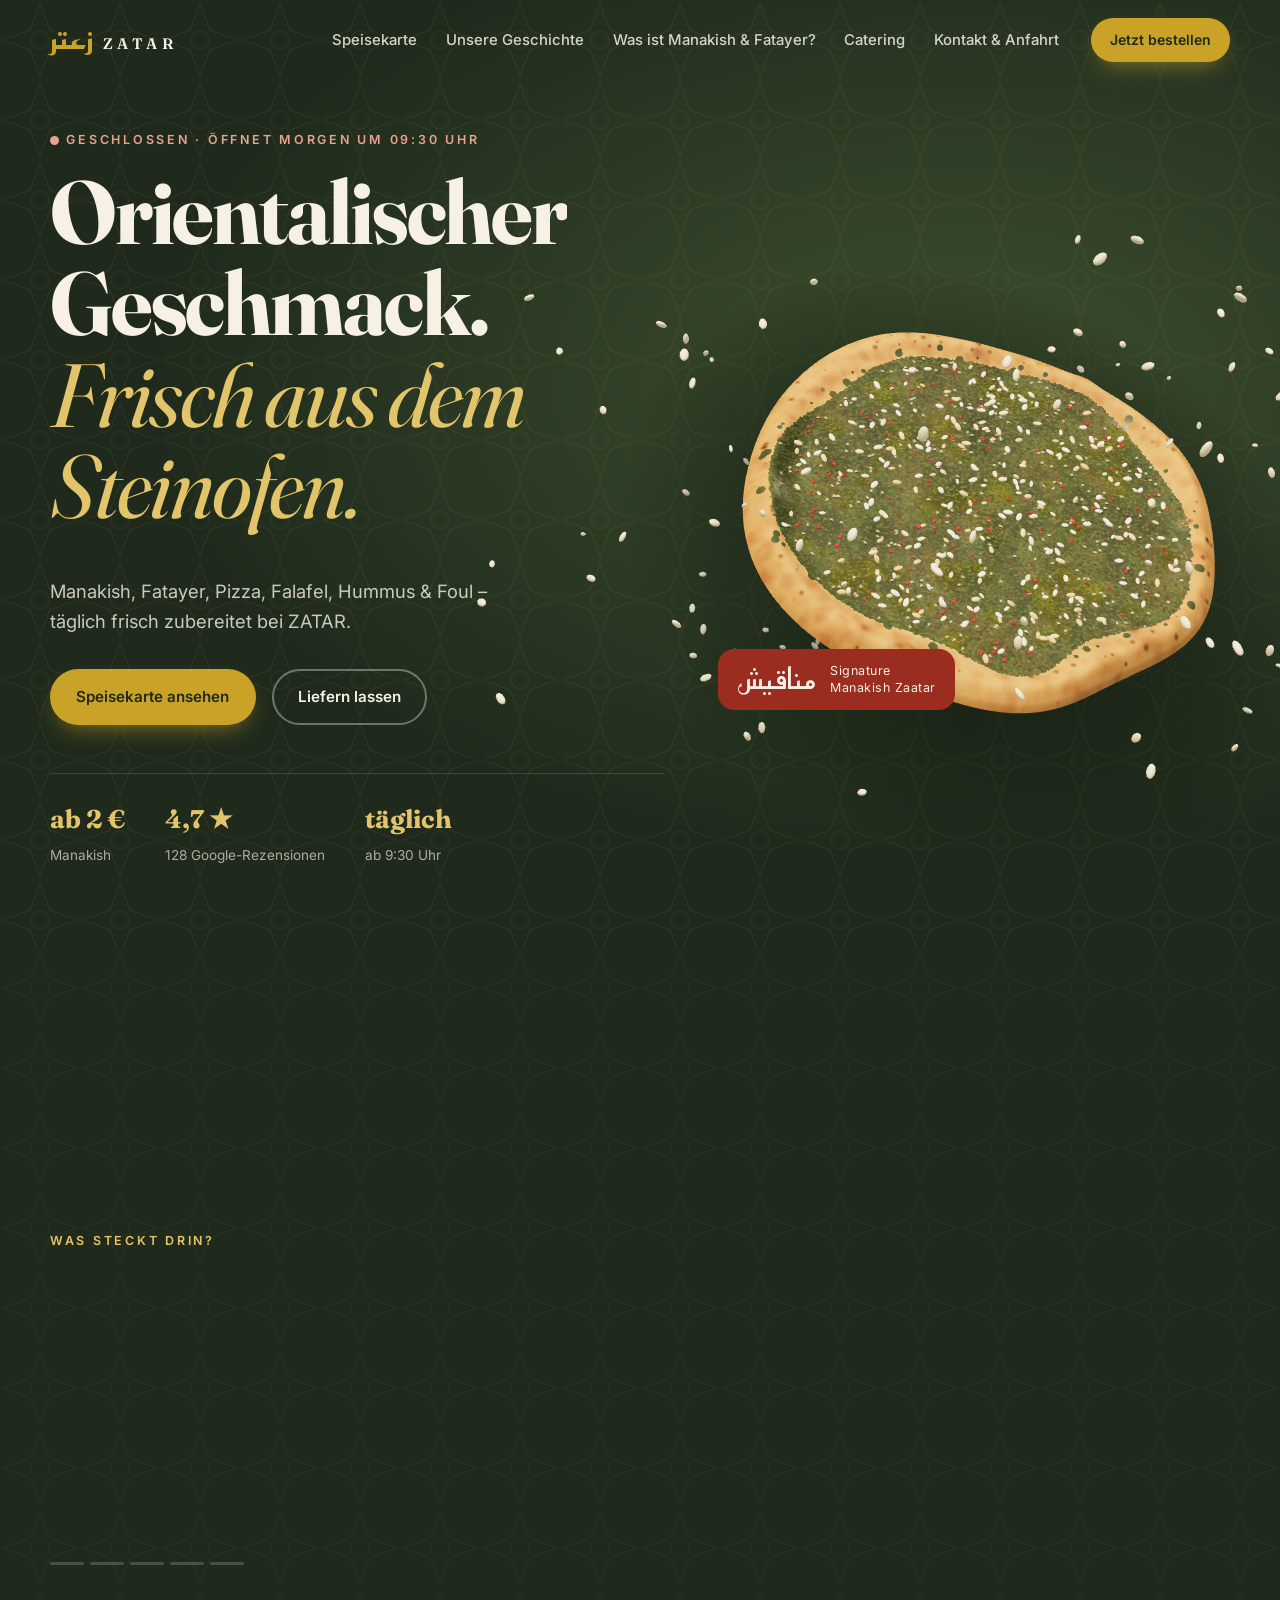
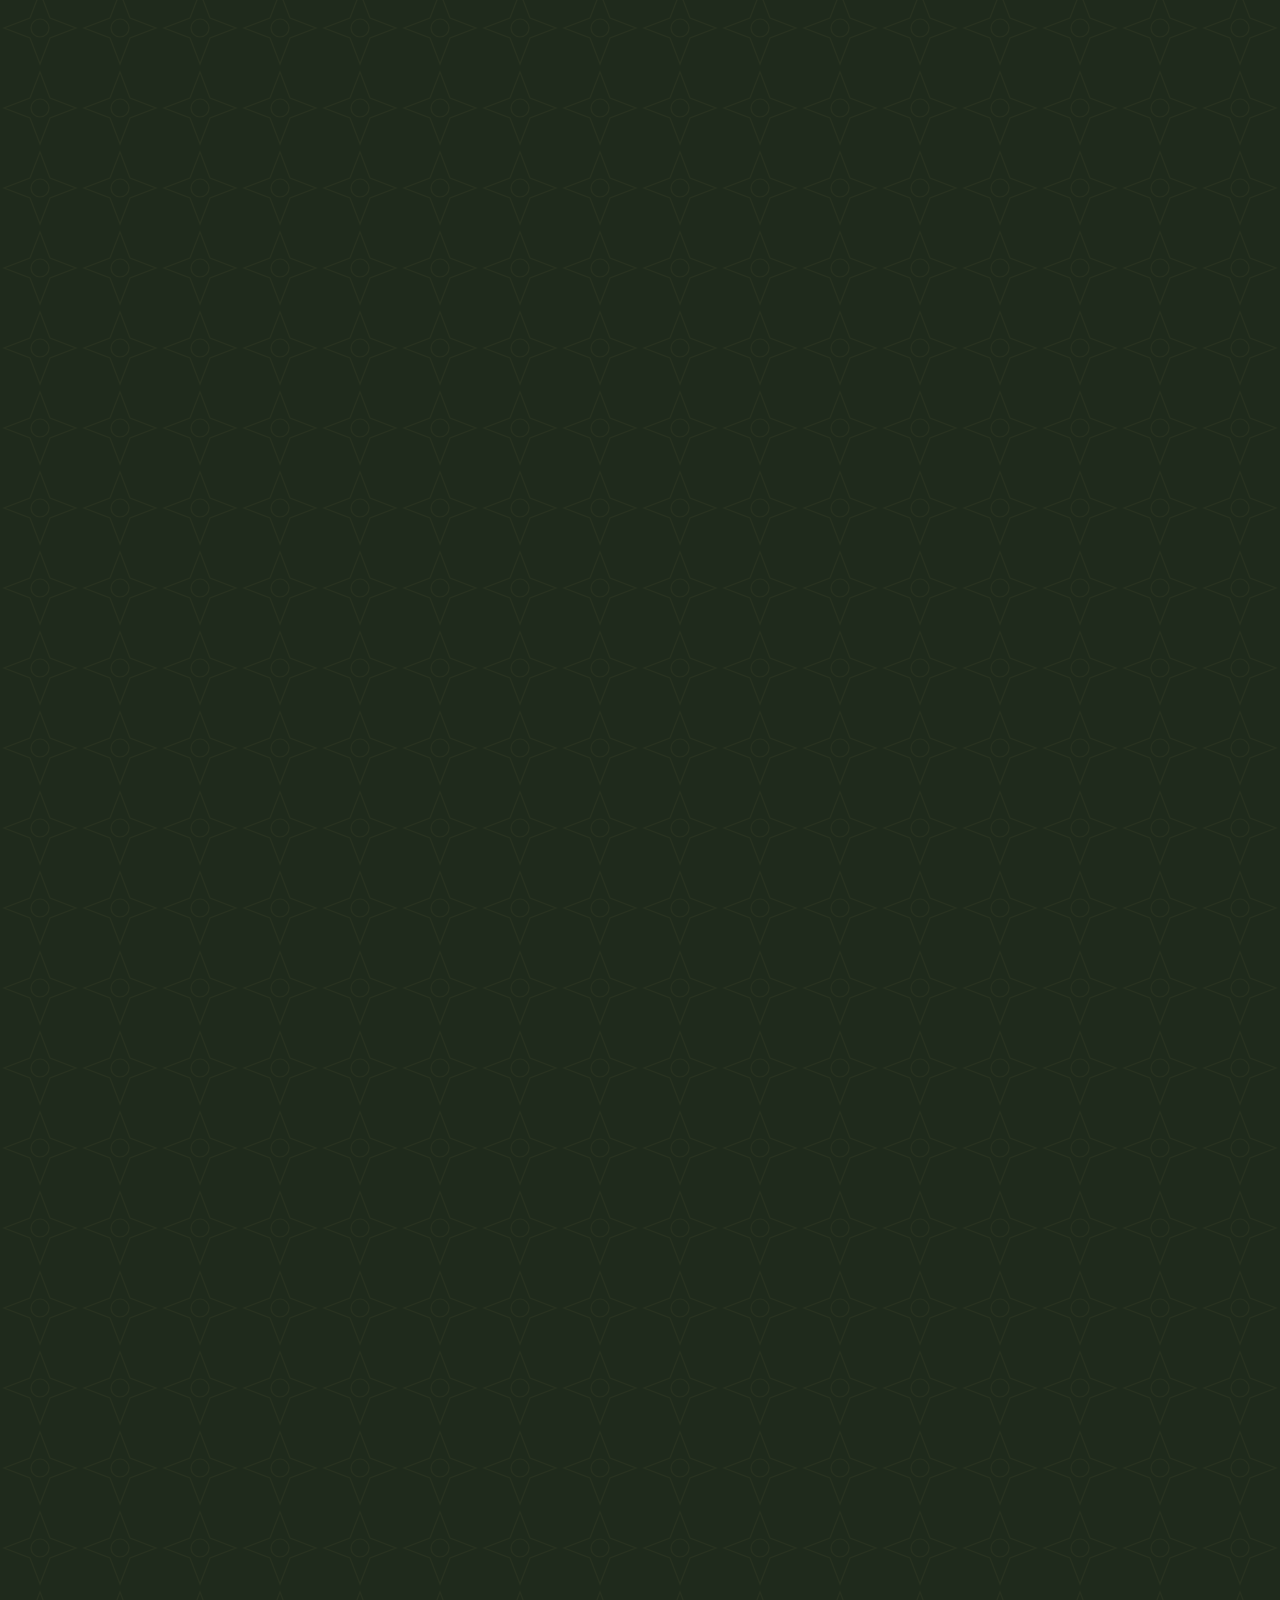
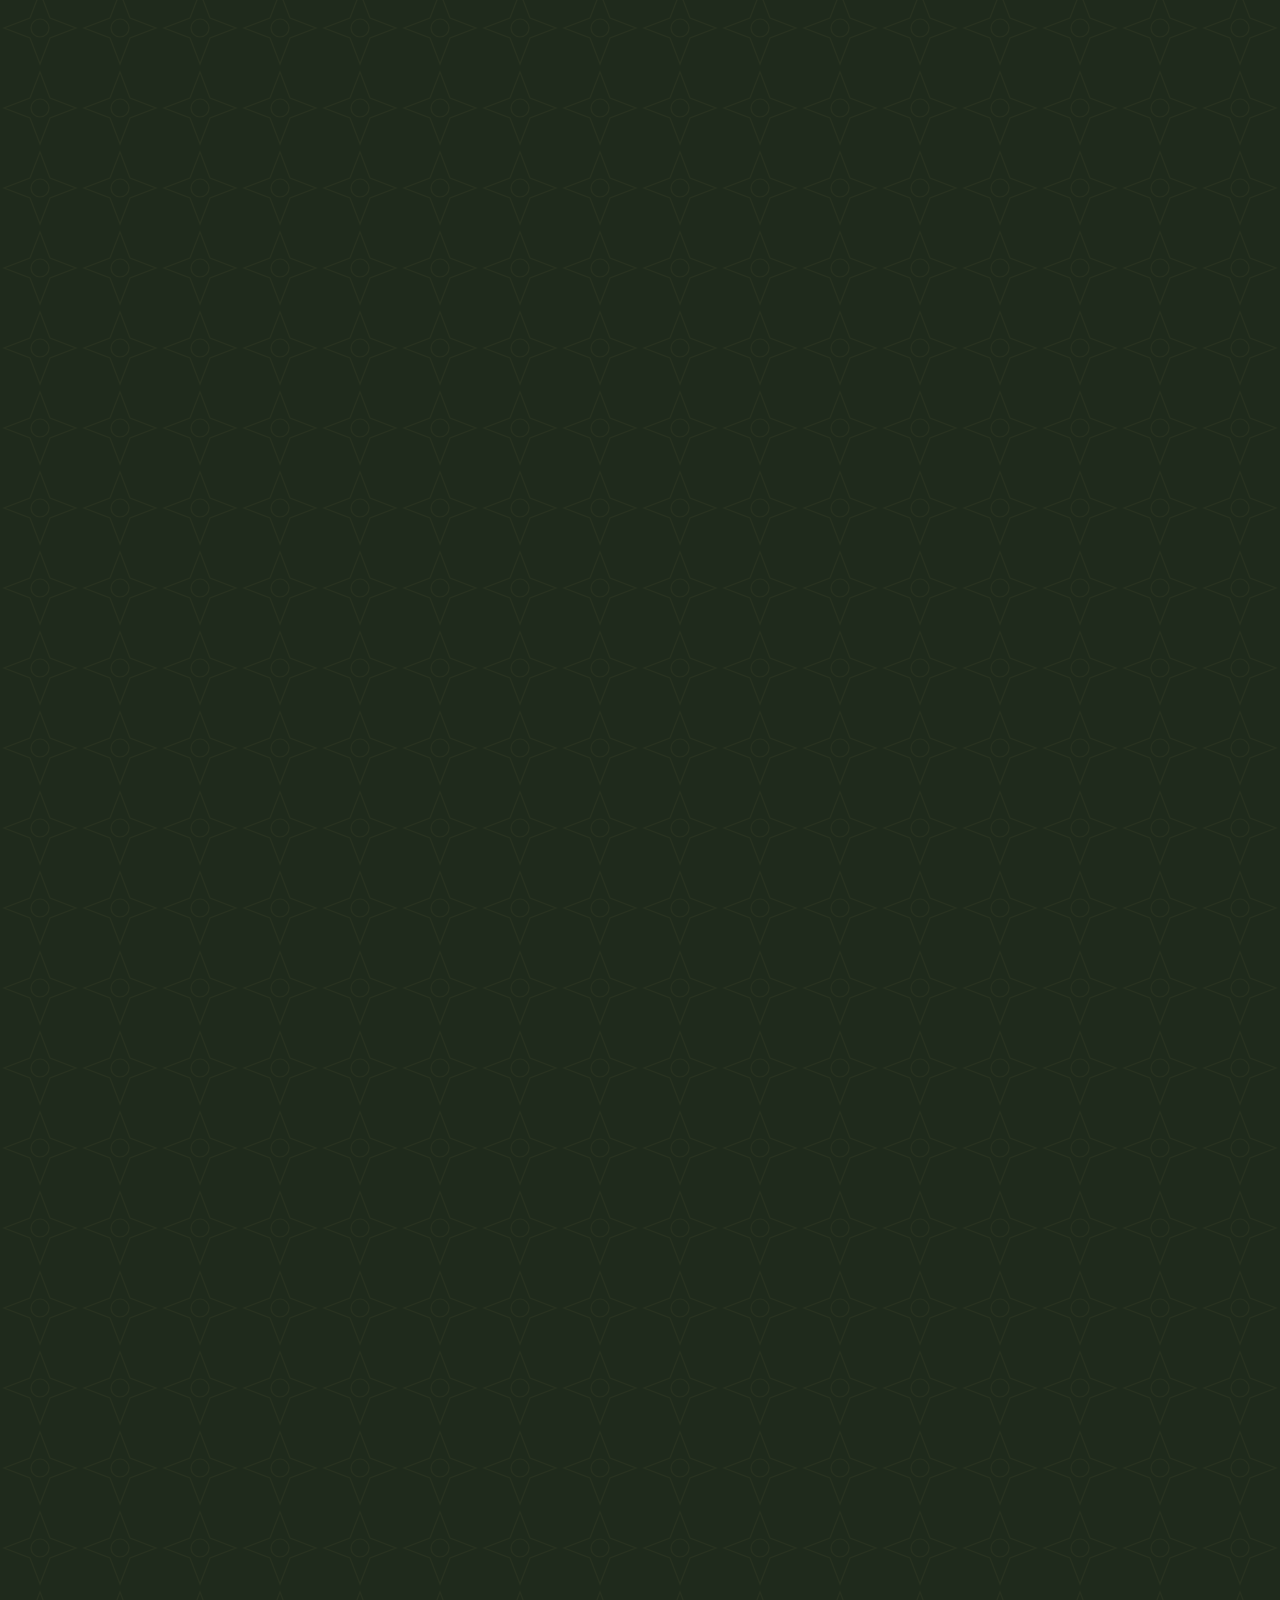
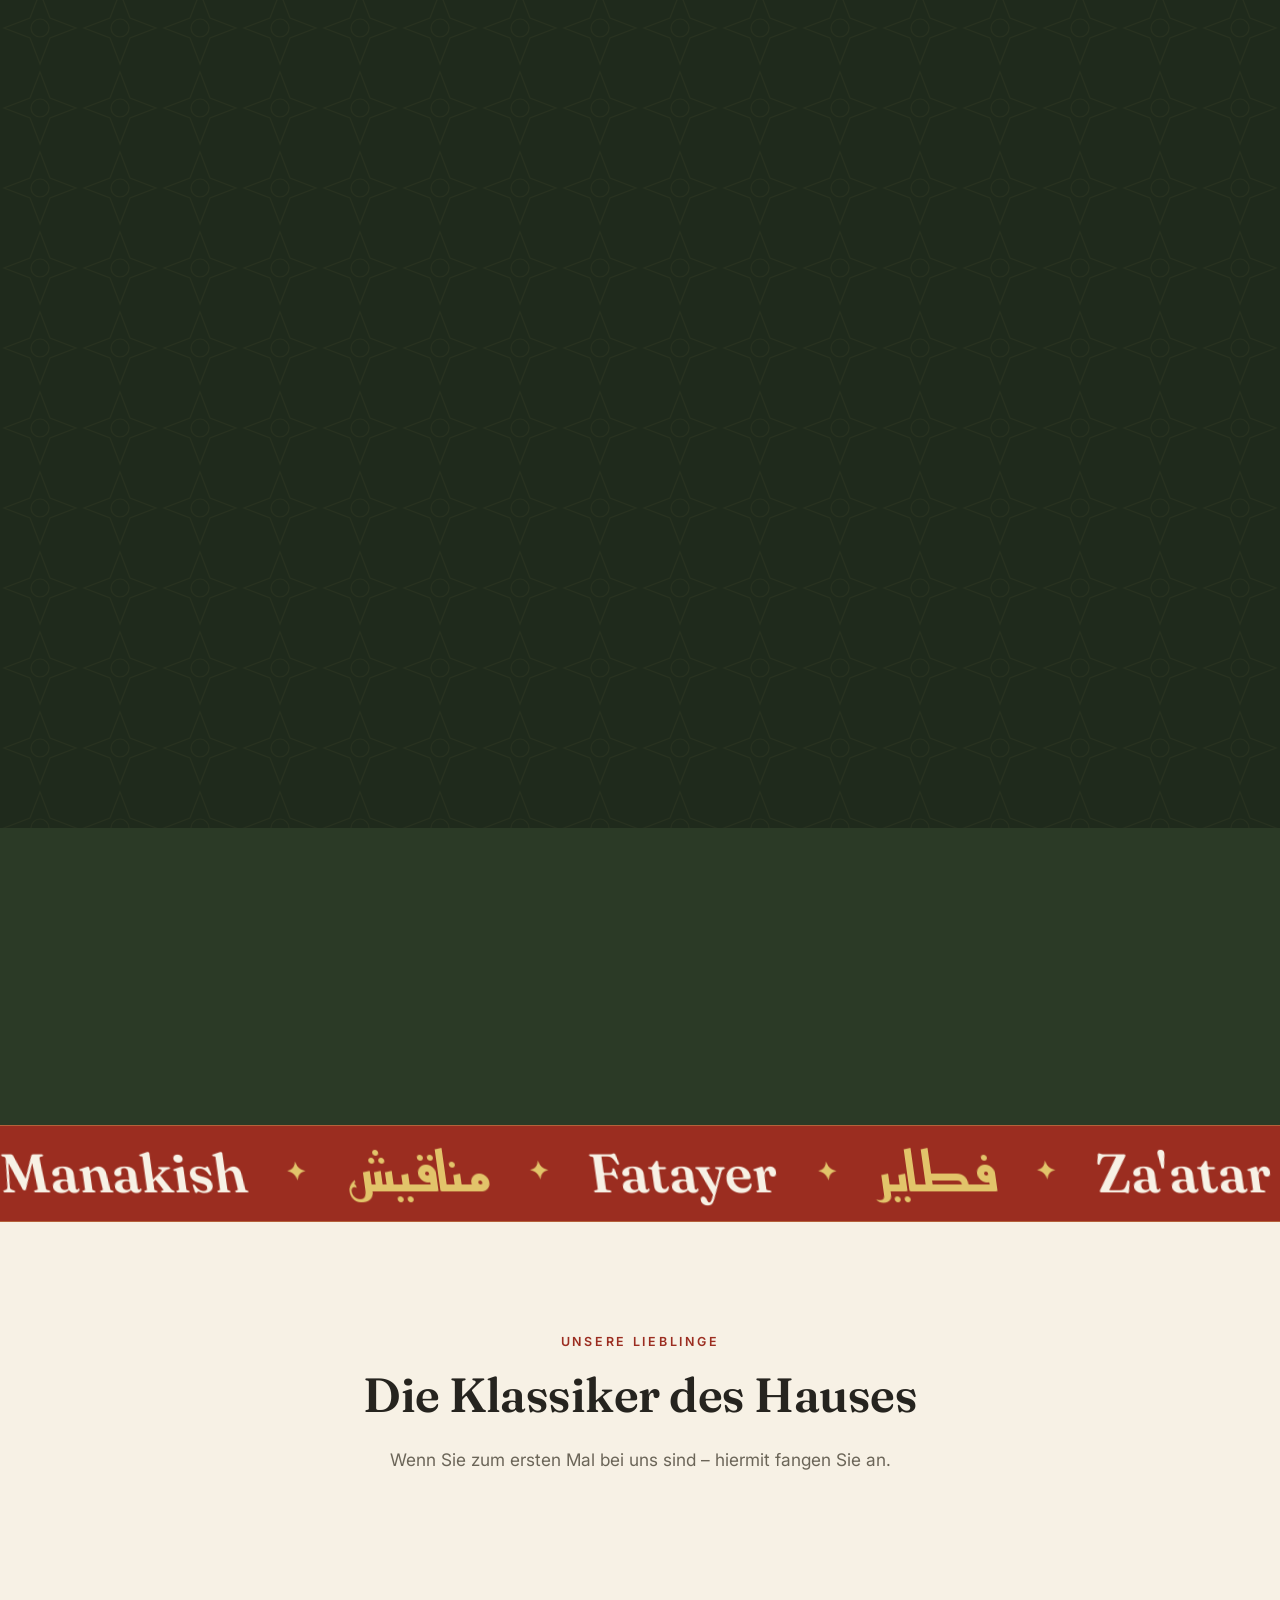
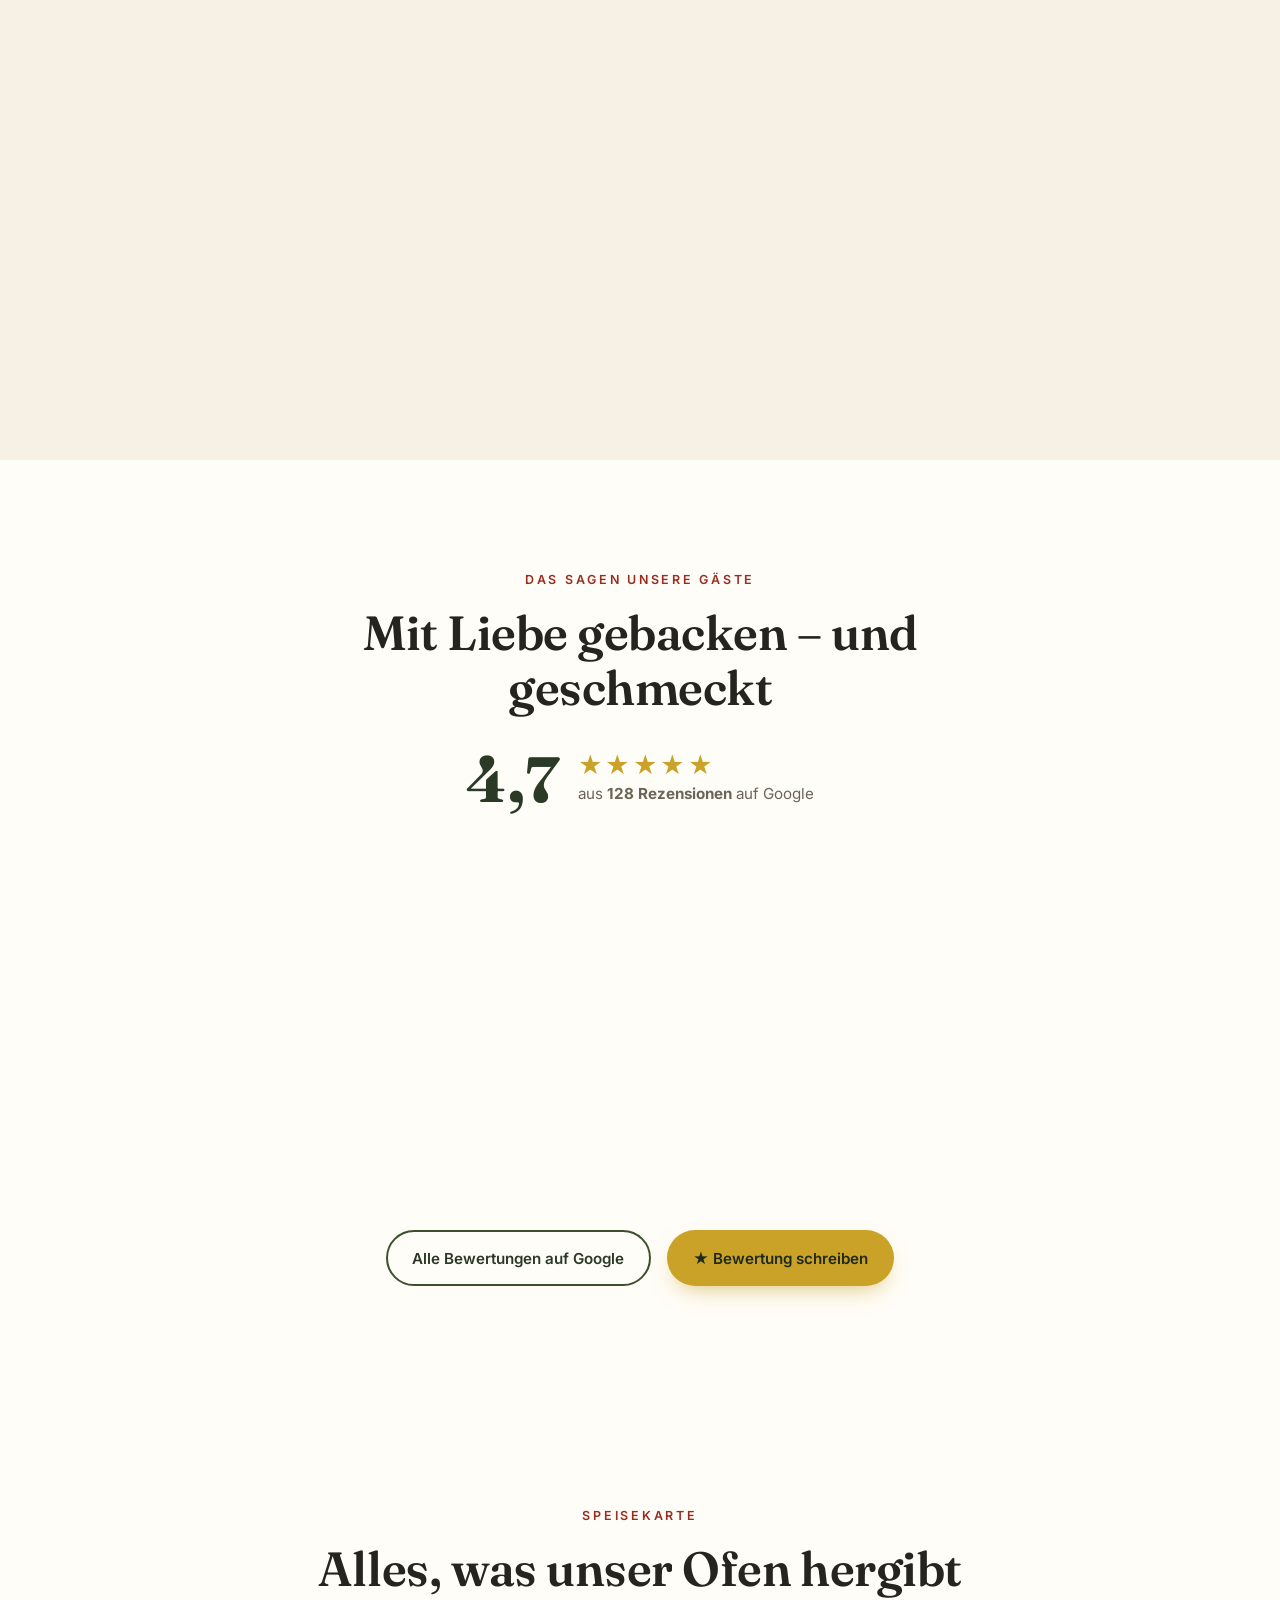
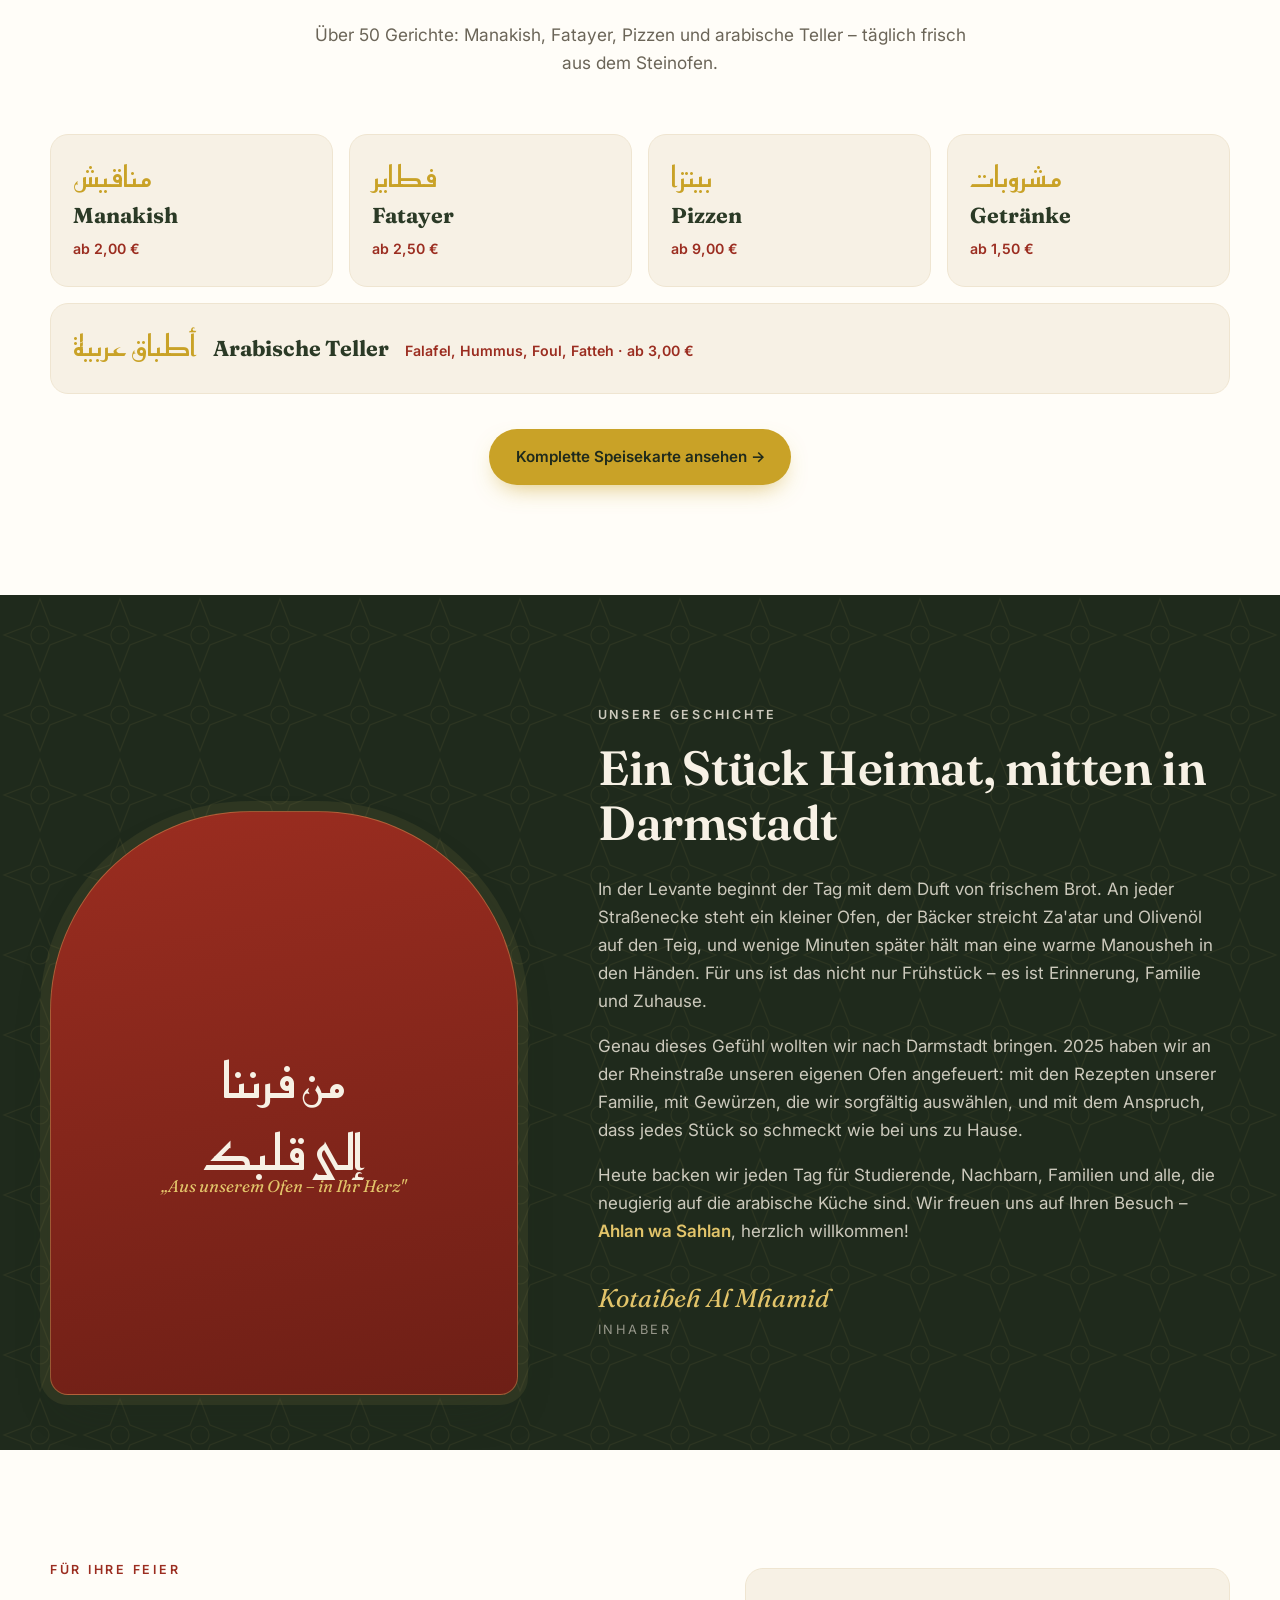
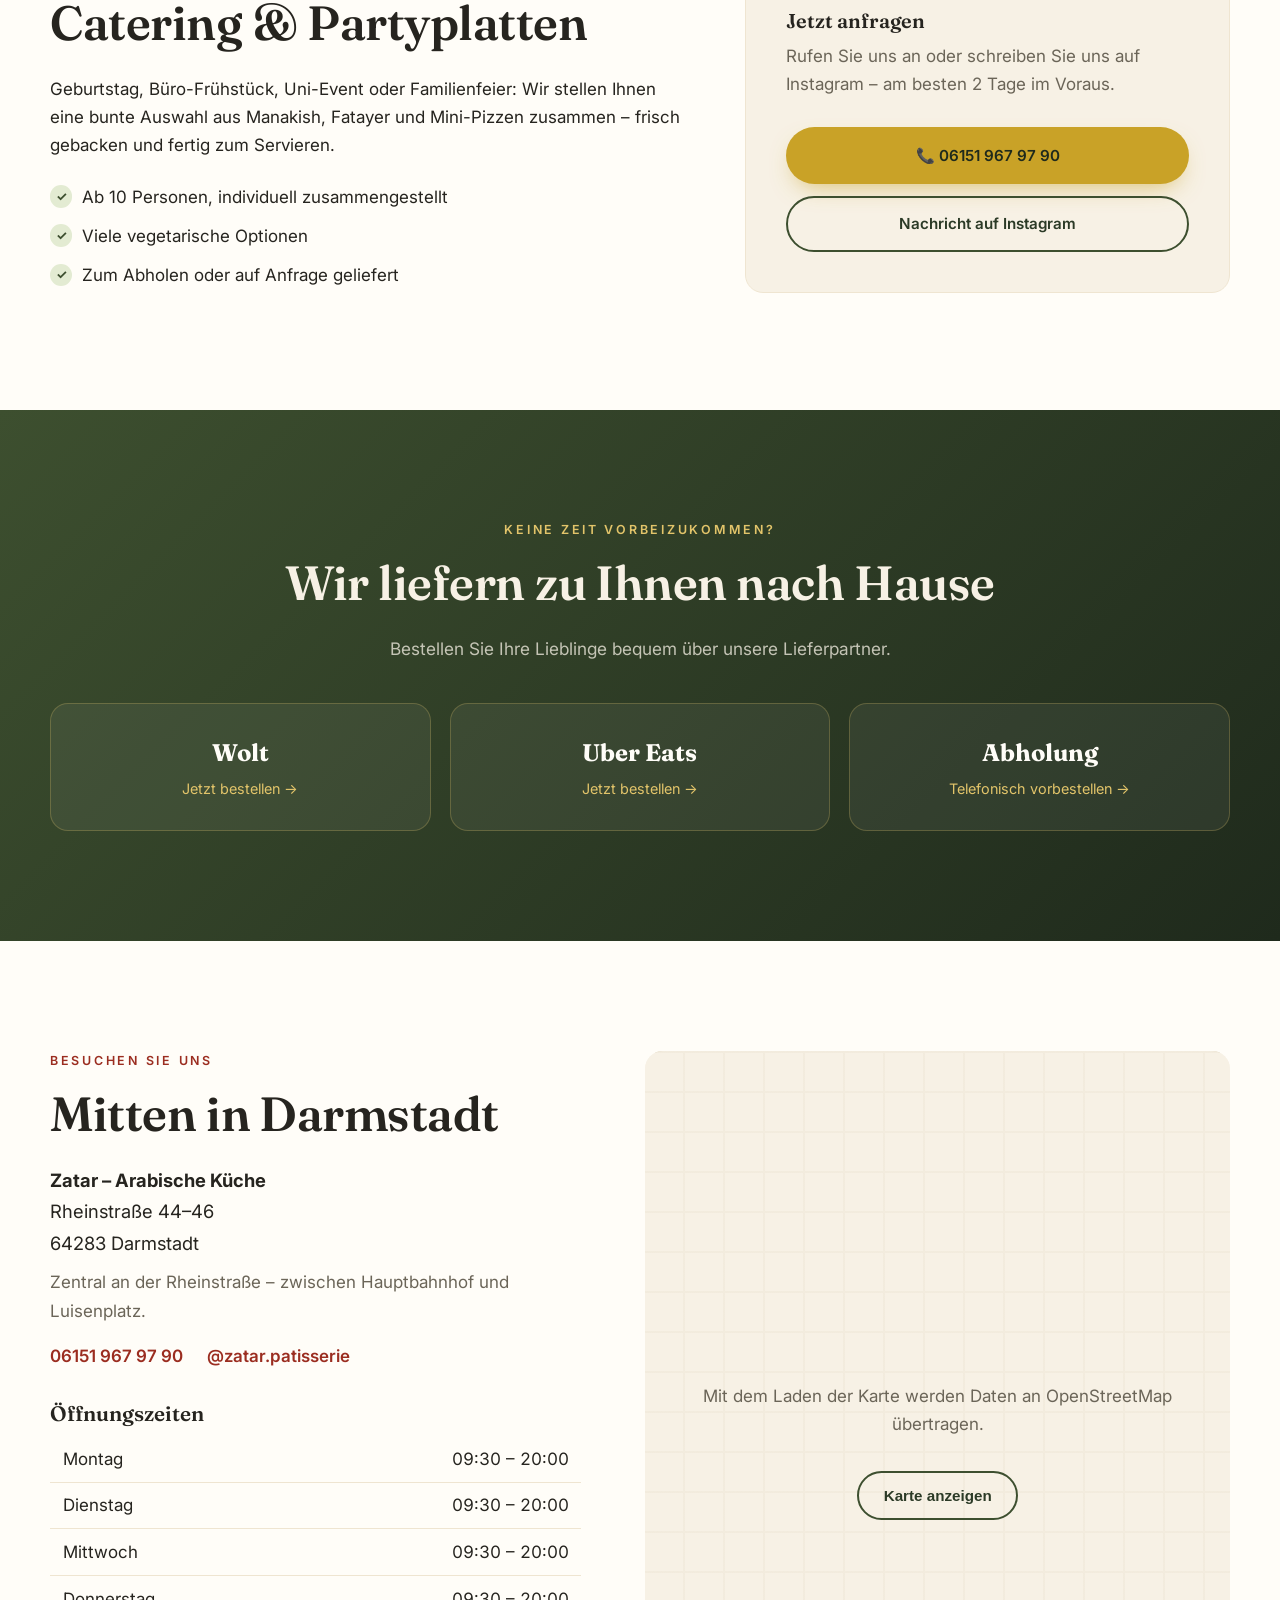
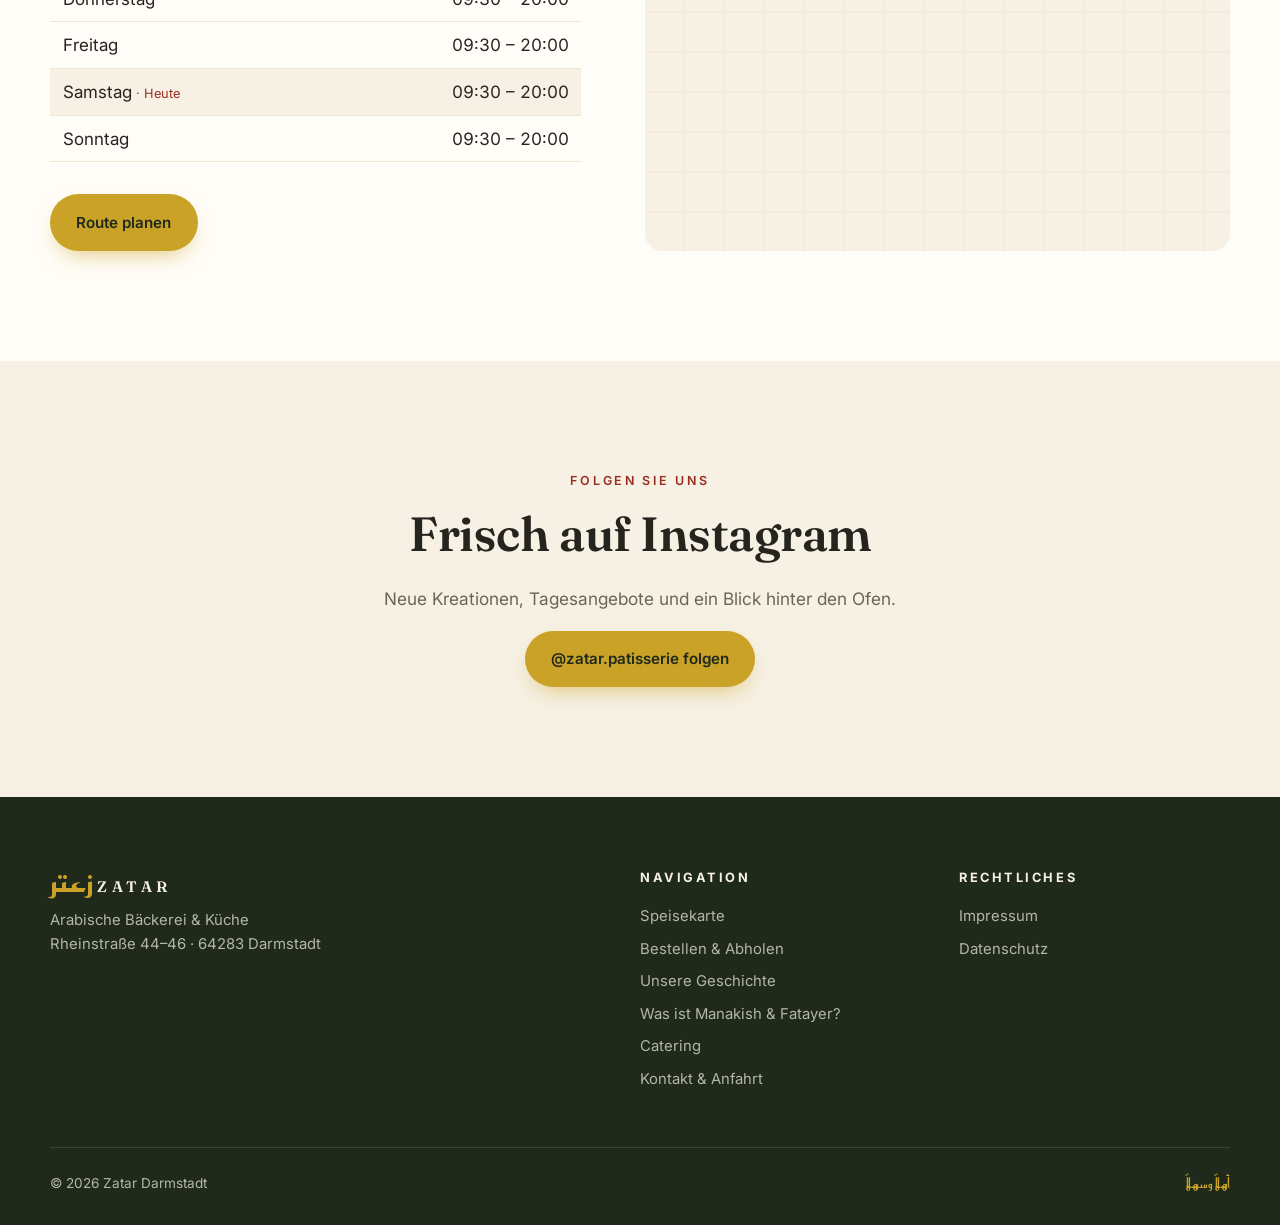
==== index.html @ 8b1e5e1b "Menüpunkt heißt jetzt 'Was ist Manakish & Fatayer?'; Hamburger-Menü bis 1180 px Längerer Menüpunkt b" ====
<!DOCTYPE html>
<html lang="de">
<head>
  <meta charset="UTF-8">
  <meta name="viewport" content="width=device-width, initial-scale=1.0">
  <title>Zatar – Arabische Bäckerei & Küche in Darmstadt</title>
  <meta name="description" content="Zatar in Darmstadt: frisch gebackene Manakish ab 2 €, Fatayer, Pizzen, Falafel, Hummus und Foul aus dem Steinofen. Rheinstraße 44–46, täglich ab 9:30 Uhr.">
  <meta name="theme-color" content="#1f2a1c">
  <!-- TESTVERSION: vor dem offiziellen Livegang diese Zeile entfernen -->
  <meta name="robots" content="noindex, nofollow">

  <!-- Open Graph (Vorschau beim Teilen in WhatsApp, Instagram, Facebook) -->
  <meta property="og:title" content="Zatar – Arabische Bäckerei & Küche in Darmstadt">
  <meta property="og:description" content="Frisch aus dem Ofen: Manakish, Fatayer & mehr. Rheinstraße 44–46, Darmstadt.">
  <meta property="og:type" content="restaurant">
  <meta property="og:locale" content="de_DE">
  <!-- <meta property="og:image" content="https://www.IHRE-DOMAIN.de/images/og.jpg"> -->

  <link rel="icon" href="images/favicon.svg" type="image/svg+xml">
  <link rel="preconnect" href="https://fonts.googleapis.com">
  <link rel="preconnect" href="https://fonts.gstatic.com" crossorigin>
  <link href="https://fonts.googleapis.com/css2?family=Fraunces:opsz,wght@9..144,400;9..144,600;9..144,700&family=Inter:wght@400;500;600&family=Reem+Kufi:wght@500;700&display=swap" rel="stylesheet">
  <link rel="stylesheet" href="css/style.css">

  <!-- 3D: Dateien sofort vorladen und die flache Ersatzgrafik gar nicht erst zeigen,
       wenn das Gerät 3D kann (sonst sieht man kurz das alte 2D-Bild) -->
  <link rel="modulepreload" href="js/hero3d.js">
  <link rel="modulepreload" href="js/vendor/three.module.min.js">
  <link rel="modulepreload" href="js/vendor/RoomEnvironment.js">
  <script>
    (function () {
      try {
        var c = document.createElement("canvas");
        if (c.getContext("webgl2") || c.getContext("webgl")) {
          var root = document.documentElement;
          root.classList.add("will-3d");
          // Notfall: falls 3D nach 10 s nicht geladen ist, doch die Ersatzgrafik zeigen
          setTimeout(function () { if (!root.classList.contains("has-3d")) root.classList.remove("will-3d"); }, 10000);
        }
      } catch (e) {}
    })();
  </script>

  <!-- Strukturierte Daten für Google (Rich Results: Öffnungszeiten, Adresse, Speisekarte) -->
  <script type="application/ld+json">
  {
    "@context": "https://schema.org",
    "@type": "Restaurant",
    "name": "Zatar – Arabische Küche & Patisserie",
    "servesCuisine": ["Arabisch", "Levantinisch", "Bäckerei"],
    "priceRange": "€",
    "telephone": "+49 6151 9679790",
    "address": {
      "@type": "PostalAddress",
      "streetAddress": "Rheinstraße 44–46",
      "postalCode": "64283",
      "addressLocality": "Darmstadt",
      "addressCountry": "DE"
    },
    "geo": { "@type": "GeoCoordinates", "latitude": 49.8715, "longitude": 8.6430 },
    "openingHoursSpecification": [
      { "@type": "OpeningHoursSpecification", "dayOfWeek": ["Monday","Tuesday","Wednesday","Thursday","Friday","Saturday","Sunday"], "opens": "09:30", "closes": "20:00" }
    ],
    "sameAs": [
      "https://www.instagram.com/zatar.patisserie/",
      "https://www.facebook.com/p/%D8%B2%D8%B9%D8%AA%D8%B1-Zatar-61575074091990/"
    ],
    "acceptsReservations": "False",
    "hasMenu": "#speisekarte"
  }
  </script>

  <!-- Ladebildschirm: direkt im HTML, damit er ab dem ersten Moment sichtbar ist -->
  <style>
    html.is-loading, html.is-loading body { overflow: hidden; }
    .loader {
      position: fixed; inset: 0; z-index: 9999; display: grid; place-items: center;
      background: radial-gradient(ellipse at 50% 40%, #33442b 0%, #1f2a1c 65%);
      transition: transform 1s cubic-bezier(.76, 0, .24, 1);
    }
    .loader::after {
      content: ""; position: absolute; left: 0; right: 0; bottom: 0; height: 3px;
      background: linear-gradient(90deg, transparent, #c9a227, transparent);
    }
    .is-loaded .loader { transform: translateY(-101%); pointer-events: none; }
    .loader__inner { position: relative; text-align: center; transition: opacity .45s ease, transform .6s cubic-bezier(.2,.7,.2,1); }
    .is-loaded .loader__inner { opacity: 0; transform: translateY(-40px); }
    .loader__ar {
      display: block; color: #c9a227; line-height: 1;
      font: 700 clamp(4.2rem, 20vw, 7.5rem)/1 "Reem Kufi", "Noto Kufi Arabic", "Segoe UI", Tahoma, sans-serif;
      animation: ldIn .9s cubic-bezier(.2,.7,.2,1) both;
    }
    .loader__lat {
      display: block; margin-top: .9rem; padding-left: .6em; color: #f7f1e5;
      font: 600 .95rem/1 Georgia, "Times New Roman", serif; letter-spacing: .6em;
      animation: ldIn .9s .15s cubic-bezier(.2,.7,.2,1) both;
    }
    .loader__bar {
      width: 170px; height: 2px; margin: 2.2rem auto 1.1rem; border-radius: 2px; overflow: hidden;
      background: rgba(247, 241, 229, .14); animation: ldIn .9s .25s both;
    }
    .loader__bar span {
      display: block; height: 100%; transform-origin: left; transform: scaleX(0);
      background: linear-gradient(90deg, #c9a227, #f0d77e);
    }
    .loader__tag {
      margin: 0; color: rgba(226, 196, 106, .85); font: italic 1rem Georgia, serif;
      animation: ldIn .9s .35s both;
    }
    .loader__seeds { position: absolute; inset: -120px -90px; pointer-events: none; }
    .loader__seeds i {
      position: absolute; bottom: 0; width: 7px; height: 3.5px; border-radius: 50%;
      background: #efdcb0; opacity: 0; animation: ldSeed 2.4s ease-in infinite;
    }
    .loader__seeds i:nth-child(1) { left: 12%; animation-delay: .1s; }
    .loader__seeds i:nth-child(2) { left: 30%; animation-delay: .7s; transform: rotate(40deg); }
    .loader__seeds i:nth-child(3) { left: 48%; animation-delay: 1.3s; }
    .loader__seeds i:nth-child(4) { left: 66%; animation-delay: .4s; }
    .loader__seeds i:nth-child(5) { left: 82%; animation-delay: 1s; }
    .loader__seeds i:nth-child(6) { left: 92%; animation-delay: 1.7s; background: #9b2d20; width: 4px; height: 4px; }
    .loader__seeds i:nth-child(7) { left: 22%; animation-delay: 1.9s; background: #5b6b2e; }
    @keyframes ldIn { from { opacity: 0; transform: translateY(18px); } to { opacity: 1; transform: none; } }
    @keyframes ldSeed {
      0% { opacity: 0; transform: translateY(0) rotate(0); }
      20% { opacity: .9; }
      100% { opacity: 0; transform: translateY(-260px) rotate(220deg); }
    }
    @media (prefers-reduced-motion: reduce) {
      .loader { transition: opacity .4s; }
      .is-loaded .loader { transform: none; opacity: 0; }
      .loader__seeds { display: none; }
    }
  </style>
</head>
<body>
  <!-- ============ LADEBILDSCHIRM ============ -->
  <div class="loader" id="loader" aria-hidden="true">
    <div class="loader__inner">
      <div class="loader__seeds"><i></i><i></i><i></i><i></i><i></i><i></i><i></i></div>
      <span class="loader__ar" lang="ar">زعتر</span>
      <span class="loader__lat">ZATAR</span>
      <div class="loader__bar"><span id="loaderBar"></span></div>
      <p class="loader__tag">Frisch aus dem Steinofen</p>
    </div>
  </div>
  <script>
    /* Ladebildschirm-Steuerung
       - Fortschritt folgt dem echten Laden (HTML, Schriften, 3D-Modell)
       - erster Besuch: mind. 0,9 s sichtbar (kein Aufblitzen), danach nur kurz
       - spätestens nach 5 s öffnet sich die Seite auf jeden Fall */
    (function () {
      var root = document.documentElement;
      var el = document.getElementById("loader");
      var bar = document.getElementById("loaderBar");
      var seen = false;
      try { seen = sessionStorage.getItem("zatarSeen") === "1"; } catch (e) {}
      root.classList.add("is-loading");
      var start = performance.now();
      var minTime = seen ? 250 : 900, maxTime = 5000;
      var progress = 0, target = 0.12, finished = false, resolveReady;
      window.zatarReady = new Promise(function (r) { resolveReady = r; });
      window.zatarProgress = function (p) { if (p > target) target = p; };
      (function tick() {
        progress += (target - progress) * 0.09;
        bar.style.transform = "scaleX(" + progress.toFixed(3) + ")";
        if (!finished) requestAnimationFrame(tick);
      })();
      window.zatarLoaded = function () {
        if (finished) return;
        target = 1;
        var wait = Math.max(0, minTime - (performance.now() - start));
        setTimeout(function () {
          finished = true;
          bar.style.transform = "scaleX(1)";
          setTimeout(function () {
            root.classList.add("is-loaded");
            root.classList.remove("is-loading");
            try { sessionStorage.setItem("zatarSeen", "1"); } catch (e) {}
            setTimeout(resolveReady, 250);                   // Inhalte starten, während der Vorhang hochgleitet
            setTimeout(function () { el.remove(); }, 1200);
          }, 180);
        }, wait);
      };
      setTimeout(window.zatarLoaded, maxTime);
      document.addEventListener("DOMContentLoaded", function () { window.zatarProgress(0.35); });
      if (document.fonts) document.fonts.ready.then(function () { window.zatarProgress(0.6); });
      window.addEventListener("load", function () {
        window.zatarProgress(0.8);
        // ohne 3D gibt es nichts mehr zu warten
        if (!root.classList.contains("will-3d")) window.zatarLoaded();
      });
    })();
  </script>

  <!-- ============ NAVIGATION ============ -->
  <header class="nav" id="top">
    <div class="container nav__inner">
      <a href="#top" class="brand" aria-label="Zatar Startseite">
        <span class="brand__ar" lang="ar">زعتر</span>
        <span class="brand__lat">ZATAR</span>
      </a>
      <nav class="nav__links" aria-label="Hauptnavigation">
        <a href="speisekarte.html">Speisekarte</a>
        <a href="#bestellen" class="nav__link--order">Bestellen &amp; Abholen</a>
        <a href="#geschichte">Unsere Geschichte</a>
        <a href="manakish-fatayer.html">Was ist Manakish &amp; Fatayer?</a>
        <a href="#catering">Catering</a>
        <a href="#besuch">Kontakt &amp; Anfahrt</a>
      </nav>
      <a href="#bestellen" class="btn btn--sm btn--gold nav__cta">Jetzt bestellen</a>
      <button class="nav__toggle" aria-label="Menü öffnen" aria-expanded="false">
        <span></span><span></span><span></span>
      </button>
    </div>
  </header>

  <main>
    <!-- ============ HERO ============ -->
    <section class="hero">
      <div class="hero__pattern" aria-hidden="true"></div>
      <div class="container hero__grid">
        <div class="hero__text reveal">
          <p class="eyebrow"><span class="status" id="openStatus">Darmstadt · Rheinstraße 44–46</span></p>
          <h1 class="split">Orientalischer Geschmack.<br><em>Frisch aus dem Steinofen.</em></h1>
          <p class="lead">Manakish, Fatayer, Pizza, Falafel, Hummus &amp; Foul –<br>täglich frisch zubereitet bei ZATAR.</p>
          <div class="hero__actions">
            <a href="speisekarte.html" class="btn btn--gold">Speisekarte ansehen</a>
            <a href="#bestellen" class="btn btn--ghost">Liefern lassen</a>
          </div>
          <ul class="hero__facts">
            <li><strong>ab 2 €</strong><span>Manakish</span></li>
            <li><strong>4,7 ★</strong><span>128 Google-Rezensionen</span></li>
            <li><strong>täglich</strong><span>ab 9:30 Uhr</span></li>
          </ul>
        </div>

        <div class="hero__visual reveal" aria-hidden="true">
          <!-- Bild-Platzhalter: Ersetzen Sie das SVG durch ein echtes Foto, z. B.
               <img src="images/hero.jpg" alt="Frische Manakish Zaatar"> -->
          <div class="plate">
            <svg viewBox="0 0 400 400" class="manakish">
              <defs>
                <radialGradient id="dough" cx="50%" cy="45%" r="55%">
                  <stop offset="0%" stop-color="#e9c48a"/>
                  <stop offset="70%" stop-color="#d49a52"/>
                  <stop offset="100%" stop-color="#a86a2c"/>
                </radialGradient>
                <radialGradient id="topping" cx="50%" cy="50%" r="50%">
                  <stop offset="0%" stop-color="#5b6b2e"/>
                  <stop offset="100%" stop-color="#3f4b1f"/>
                </radialGradient>
              </defs>
              <circle cx="200" cy="200" r="185" fill="url(#dough)"/>
              <circle cx="200" cy="200" r="158" fill="url(#topping)"/>
              <g id="specks"></g>
            </svg>
          </div>
          <div class="hero__badge">
            <span lang="ar">مناقيش</span>
            <small>Signature<br>Manakish Zaatar</small>
          </div>
        </div>
      </div>
    </section>


    <!-- ============ 3D-GESCHICHTE: WAS STECKT IN EINER MANAKISH? ============ -->
    <section class="story3d" id="zaatar" aria-label="Was ist Za'atar?">
      <div class="story3d__sticky">
        <div class="story3d__stage" aria-hidden="true"></div>
        <div class="story3d__text">
          <p class="eyebrow eyebrow--light story3d__eyebrow">Was steckt drin?</p>
          <div class="story3d__steps">
            <article class="story3d__step" data-step="0">
              <span class="story3d__num">01</span>
              <h2>Frischer Teig</h2>
              <p>Jeden Morgen von Hand angesetzt und im Steinofen gebacken – außen knusprig, innen weich.</p>
            </article>
            <article class="story3d__step" data-step="1">
              <span class="story3d__num">02</span>
              <h2>Wilder Thymian &amp; Olivenöl</h2>
              <p>Das Herz von Za'atar (زعتر): getrocknete Kräuter, mit bestem Olivenöl zu einer würzigen Paste verrührt.</p>
            </article>
            <article class="story3d__step" data-step="2">
              <span class="story3d__num">03</span>
              <h2>Gerösteter Sesam</h2>
              <p>Sorgt für Biss und ein nussiges Aroma, das im heißen Ofen erst richtig aufgeht.</p>
            </article>
            <article class="story3d__step" data-step="3">
              <span class="story3d__num">04</span>
              <h2>Sumach</h2>
              <p>Die tiefrote Beere bringt eine feine, zitronige Säure – ganz ohne Zitrone.</p>
            </article>
            <article class="story3d__step" data-step="4">
              <span class="story3d__num">05</span>
              <h2>Manakish Zaatar</h2>
              <p>Alles zusammen, frisch aus dem Ofen. Das Original der Levante – für nur <strong>2,00 €</strong>.</p>
              <a href="speisekarte.html" class="btn btn--gold">Zur Speisekarte</a>
            </article>
          </div>
          <div class="story3d__progress" aria-hidden="true"><span></span><span></span><span></span><span></span><span></span></div>
        </div>
      </div>
    </section>

    <!-- ============ VORTEILE ============ -->
    <section class="features">
      <div class="container features__grid">
        <article class="feature reveal">
          <div class="feature__icon">
            <svg viewBox="0 0 24 24"><path d="M12 3c2 3 5 4.5 5 8.5A5 5 0 0 1 7 11.5C7 9 8.5 7.5 9.5 6c.3 1.8 1.2 2.7 2 3 .2-2.2.2-4.2.5-6Z"/></svg>
          </div>
          <h3>Frisch aus dem Ofen</h3>
          <p>Unser Teig wird täglich frisch angesetzt und jedes Gebäck erst gebacken, wenn Sie bestellen.</p>
        </article>
        <article class="feature reveal">
          <div class="feature__icon">
            <svg viewBox="0 0 24 24"><path d="M5 19c8 0 14-6 14-14-8 0-14 6-14 14Zm0 0 7-7"/></svg>
          </div>
          <h3>Echte Zutaten</h3>
          <p>Za'atar, Sumach, Akkawi-Käse und Muhammara – wir verwenden Gewürze und Zutaten wie im Original.</p>
        </article>
        <article class="feature reveal">
          <div class="feature__icon">
            <svg viewBox="0 0 24 24"><path d="M3 12h13l-3-3m3 3-3 3M17 6h4v12h-4"/></svg>
          </div>
          <h3>Abholen oder liefern</h3>
          <p>Kommen Sie vorbei oder bestellen Sie bequem über Wolt und Uber Eats – heiß bis vor Ihre Tür.</p>
        </article>
      </div>
    </section>

    <!-- ============ LAUFBAND ============ -->
    <div class="marquee" aria-hidden="true">
      <div class="marquee__track">
        <span>Manakish</span><span lang="ar">مناقيش</span><span>Fatayer</span><span lang="ar">فطاير</span><span>Za&#39;atar</span><span lang="ar">زعتر</span><span>Muhammara</span><span lang="ar">محمرة</span><span>Manakish</span><span lang="ar">مناقيش</span><span>Fatayer</span><span lang="ar">فطاير</span><span>Za&#39;atar</span><span lang="ar">زعتر</span><span>Muhammara</span><span lang="ar">محمرة</span>
      </div>
    </div>

    <!-- ============ SIGNATURE ============ -->
    <section class="section section--cream" id="signature">
      <div class="container">
        <header class="section__head reveal">
          <p class="eyebrow">Unsere Lieblinge</p>
          <h2 class="split">Die Klassiker des Hauses</h2>
          <p class="section__sub">Wenn Sie zum ersten Mal bei uns sind – hiermit fangen Sie an.</p>
        </header>

        <p class="swipe-hint" aria-hidden="true">← Wischen für mehr →</p>
        <div class="signature__grid carousel" aria-label="Klassiker des Hauses">
          <article class="dish reveal">
            <div class="dish__img dish__img--zaatar"><span lang="ar">زعتر</span></div>
            <div class="dish__body">
              <div class="dish__row"><h3>Manakish Zatar</h3><span class="price">2,00 €</span></div>
              <p>Das Herz unseres Hauses: frisches Fladenbrot mit Za'atar-Gewürzmischung aus Thymian, Sesam und Sumach.</p>
              <span class="tag tag--veg">Vegetarisch</span>
            </div>
          </article>
          <article class="dish reveal">
            <div class="dish__img dish__img--muhammara"><span lang="ar">محمرة</span></div>
            <div class="dish__body">
              <div class="dish__row"><h3>Muhammara mit Käse</h3><span class="price">2,50 €</span></div>
              <p>Würzige Paste aus gerösteter Paprika und Walnüssen, überbacken mit Käse.</p>
              <span class="tag tag--veg">Vegetarisch</span>
            </div>
          </article>
          <article class="dish reveal">
            <div class="dish__img dish__img--fatayer"><span lang="ar">فطاير</span></div>
            <div class="dish__body">
              <div class="dish__row"><h3>Fatayer Spinat mit Käse</h3><span class="price">3,00 €</span></div>
              <p>Die klassische Teigtasche, gefüllt mit Spinat und Käse.</p>
              <span class="tag tag--veg">Vegetarisch</span>
            </div>
          </article>
          <article class="dish reveal">
            <div class="dish__img dish__img--lahm"><span lang="ar">لحم بعجين</span></div>
            <div class="dish__body">
              <div class="dish__row"><h3>Lahmajin</h3><span class="price">2,50 €</span></div>
              <p>Hauchdünner Teig mit feinem Hackfleisch, Petersilie, Zwiebeln und Paprika.</p>
              <span class="tag">Mit Fleisch</span>
            </div>
          </article>
        </div>
      </div>
    </section>


    <!-- ============ BEWERTUNGEN ============ -->
    <!-- Echte Google-Rezensionen (Stand: 24.09.2026), gekürzt. Zahlen gelegentlich aktualisieren. -->
    <section class="section reviews" id="bewertungen">
      <div class="container">
        <header class="section__head reveal">
          <p class="eyebrow">Das sagen unsere Gäste</p>
          <h2 class="split">Mit Liebe gebacken – und geschmeckt</h2>
        </header>

        <div class="rating reveal">
          <div class="rating__score">4,7</div>
          <div>
            <div class="rating__stars" aria-label="4,7 von 5 Sternen">★★★★★</div>
            <p class="rating__meta">aus <strong>128 Rezensionen</strong> auf Google</p>
          </div>
        </div>

        <div class="reviews__grid carousel" aria-label="Bewertungen">
          <figure class="review reveal">
            <div class="review__stars" aria-label="5 von 5 Sternen">★★★★★</div>
            <blockquote>„Die Spezialität des Hauses – die Manakish – sind einfach großartig: frisch gebacken, knusprig und unglaublich aromatisch. Egal ob Zaatar, Käse, Muhamara oder Fleisch, jede Sorte überzeugt …“</blockquote>
            <figcaption><span class="review__avatar">S</span><span><strong>Sweety L</strong><small>Google-Rezension</small></span></figcaption>
          </figure>
          <figure class="review reveal">
            <div class="review__stars" aria-label="5 von 5 Sternen">★★★★★</div>
            <blockquote>„Wer auf der Suche nach authentischer arabischer Küche ist, kommt an diesem Restaurant nicht vorbei. … Das Foul war hervorragend zubereitet und perfekt abgeschmeckt … Auch beim Zatar merkt man sofort die Frische der Zutaten.“</blockquote>
            <figcaption><span class="review__avatar">W</span><span><strong>Wafa Abdallah</strong><small>Google-Rezension</small></span></figcaption>
          </figure>
          <figure class="review reveal">
            <div class="review__stars" aria-label="5 von 5 Sternen">★★★★★</div>
            <blockquote>„Ich war heute zum ersten Mal im Zatar und bin wirklich begeistert! … Preis-Leistung ist hier wirklich unschlagbar! Das Essen war einfach unglaublich lecker: super frisches Gemüse, tolle eingelegte Beilagen und alles mit viel Liebe gemacht.“</blockquote>
            <figcaption><span class="review__avatar">L</span><span><strong>Luisa</strong><small>Google-Rezension</small></span></figcaption>
          </figure>
        </div>

        <div class="reviews__actions reveal">
          <a class="btn btn--outline" href="https://www.google.com/maps/search/?api=1&query=Zatar+Rheinstra%C3%9Fe+46+64283+Darmstadt" target="_blank" rel="noopener">Alle Bewertungen auf Google</a>
          <a class="btn btn--gold" href="https://www.google.com/maps/search/?api=1&query=Zatar+Rheinstra%C3%9Fe+46+64283+Darmstadt" target="_blank" rel="noopener">★ Bewertung schreiben</a>
        </div>
      </div>
    </section>

    <!-- ============ SPEISEKARTE (Vorschau) ============ -->
    <section class="section" id="speisekarte">
      <div class="container">
        <header class="section__head reveal">
          <p class="eyebrow">Speisekarte</p>
          <h2 class="split">Alles, was unser Ofen hergibt</h2>
          <p class="section__sub">Über 50 Gerichte: Manakish, Fatayer, Pizzen und arabische Teller – täglich frisch aus dem Steinofen.</p>
        </header>
        <div class="menu-teaser reveal">
          <a class="menu-teaser__item" href="speisekarte.html#manakish">
            <span lang="ar">مناقيش</span><strong>Manakish</strong><small>ab 2,00 €</small>
          </a>
          <a class="menu-teaser__item" href="speisekarte.html#fatayer">
            <span lang="ar">فطاير</span><strong>Fatayer</strong><small>ab 2,50 €</small>
          </a>
          <a class="menu-teaser__item" href="speisekarte.html#pizza">
            <span lang="ar">بيتزا</span><strong>Pizzen</strong><small>ab 9,00 €</small>
          </a>
          <a class="menu-teaser__item" href="speisekarte.html#drinks">
            <span lang="ar">مشروبات</span><strong>Getränke</strong><small>ab 1,50 €</small>
          </a>
          <a class="menu-teaser__item menu-teaser__item--wide" href="speisekarte.html#teller">
            <span lang="ar">أطباق عربية</span><strong>Arabische Teller</strong><small>Falafel, Hummus, Foul, Fatteh · ab 3,00 €</small>
          </a>
        </div>
        <div class="menu-teaser__cta reveal">
          <a href="speisekarte.html" class="btn btn--gold">Komplette Speisekarte ansehen →</a>
        </div>
      </div>
    </section>

    <!-- ============ GESCHICHTE ============ -->
    <section class="section section--dark story" id="geschichte">
      <div class="story__pattern" aria-hidden="true"></div>
      <div class="container story__grid">
        <div class="story__visual reveal" aria-hidden="true">
          <!-- Hier eignet sich ein Foto des Inhabers am Ofen oder des Ladens -->
          <div class="story__frame">
            <span lang="ar">من فرننا<br>إلى قلبك</span>
            <small>„Aus unserem Ofen – in Ihr Herz"</small>
          </div>
        </div>
        <div class="story__text reveal">
          <p class="eyebrow eyebrow--light">Unsere Geschichte</p>
          <h2 class="split">Ein Stück Heimat, mitten in Darmstadt</h2>
          <!-- ✏️ ENTWURF: Bitte mit der echten Geschichte des Inhabers ersetzen/ergänzen -->
          <p>In der Levante beginnt der Tag mit dem Duft von frischem Brot. An jeder Straßenecke steht ein kleiner Ofen, der Bäcker streicht Za'atar und Olivenöl auf den Teig, und wenige Minuten später hält man eine warme Manousheh in den Händen. Für uns ist das nicht nur Frühstück – es ist Erinnerung, Familie und Zuhause.</p>
          <p>Genau dieses Gefühl wollten wir nach Darmstadt bringen. 2025 haben wir an der Rheinstraße unseren eigenen Ofen angefeuert: mit den Rezepten unserer Familie, mit Gewürzen, die wir sorgfältig auswählen, und mit dem Anspruch, dass jedes Stück so schmeckt wie bei uns zu Hause.</p>
          <p>Heute backen wir jeden Tag für Studierende, Nachbarn, Familien und alle, die neugierig auf die arabische Küche sind. Wir freuen uns auf Ihren Besuch – <em>Ahlan wa Sahlan</em>, herzlich willkommen!</p>
          <div class="signature">
            <span class="signature__name">Kotaibeh Al Mhamid</span>
            <span class="signature__role">Inhaber</span>
          </div>
        </div>
      </div>
    </section>

    <!-- ============ CATERING ============ -->
    <section class="section catering" id="catering">
      <div class="container catering__inner reveal">
        <div>
          <p class="eyebrow">Für Ihre Feier</p>
          <h2 class="split">Catering & Partyplatten</h2>
          <p>Geburtstag, Büro-Frühstück, Uni-Event oder Familienfeier: Wir stellen Ihnen eine bunte Auswahl aus Manakish, Fatayer und Mini-Pizzen zusammen – frisch gebacken und fertig zum Servieren.</p>
          <ul class="checklist">
            <li>Ab 10 Personen, individuell zusammengestellt</li>
            <li>Viele vegetarische Optionen</li>
            <li>Zum Abholen oder auf Anfrage geliefert</li>
          </ul>
        </div>
        <div class="catering__card">
          <h3>Jetzt anfragen</h3>
          <p>Rufen Sie uns an oder schreiben Sie uns auf Instagram – am besten 2 Tage im Voraus.</p>
          <a href="tel:+4961519679790" class="btn btn--gold btn--block">📞 06151 967 97 90</a>
          <a href="https://www.instagram.com/zatar.patisserie/" target="_blank" rel="noopener" class="btn btn--outline btn--block">Nachricht auf Instagram</a>
        </div>
      </div>
    </section>

    <!-- ============ BESTELLEN ============ -->
    <section class="section section--olive" id="bestellen">
      <div class="container order reveal">
        <p class="eyebrow eyebrow--light">Keine Zeit vorbeizukommen?</p>
        <h2 class="split">Wir liefern zu Ihnen nach Hause</h2>
        <p class="section__sub section__sub--light">Bestellen Sie Ihre Lieblinge bequem über unsere Lieferpartner.</p>
        <div class="order__buttons">
          <a class="order__btn" href="https://wolt.com/de/deu/darmstadt/restaurant/zatar-arabische-kchedarmstadt" target="_blank" rel="noopener">
            <strong>Wolt</strong><span>Jetzt bestellen →</span>
          </a>
          <a class="order__btn" href="https://www.ubereats.com/de/store/zatar-arabische-kuche/ykQxKYyoU3-AmatqnmtpwA" target="_blank" rel="noopener">
            <strong>Uber Eats</strong><span>Jetzt bestellen →</span>
          </a>
          <a class="order__btn" href="tel:+4961519679790">
            <strong>Abholung</strong><span>Telefonisch vorbestellen →</span>
          </a>
        </div>
      </div>
    </section>

    <!-- ============ BESUCH / KONTAKT ============ -->
    <section class="section" id="besuch">
      <div class="container visit">
        <div class="visit__info reveal">
          <p class="eyebrow">Besuchen Sie uns</p>
          <h2 class="split">Mitten in Darmstadt</h2>
          <address>
            <strong>Zatar – Arabische Küche</strong><br>
            Rheinstraße 44–46<br>
            64283 Darmstadt
          </address>
          <p class="visit__hint">Zentral an der Rheinstraße – zwischen Hauptbahnhof und Luisenplatz.</p>
          <div class="visit__contact">
            <a href="tel:+4961519679790">06151 967 97 90</a>
            <a href="https://www.instagram.com/zatar.patisserie/" target="_blank" rel="noopener">@zatar.patisserie</a>
          </div>

          <h3 class="hours__title">Öffnungszeiten</h3>
          <table class="hours" id="hours">
            <tbody>
              <tr data-day="1"><th>Montag</th><td>09:30 – 20:00</td></tr>
              <tr data-day="2"><th>Dienstag</th><td>09:30 – 20:00</td></tr>
              <tr data-day="3"><th>Mittwoch</th><td>09:30 – 20:00</td></tr>
              <tr data-day="4"><th>Donnerstag</th><td>09:30 – 20:00</td></tr>
              <tr data-day="5"><th>Freitag</th><td>09:30 – 20:00</td></tr>
              <tr data-day="6"><th>Samstag</th><td>09:30 – 20:00</td></tr>
              <tr data-day="0"><th>Sonntag</th><td>09:30 – 20:00</td></tr>
            </tbody>
          </table>
          <a class="btn btn--gold" href="https://www.google.com/maps/dir/?api=1&destination=Zatar+Rheinstra%C3%9Fe+46+64283+Darmstadt" target="_blank" rel="noopener">Route planen</a>
        </div>

        <div class="visit__map reveal">
          <!-- Datenschutz: Die Karte wird erst nach Klick geladen (DSGVO-freundlich) -->
          <div class="map-consent" id="mapConsent">
            <p>Mit dem Laden der Karte werden Daten an OpenStreetMap übertragen.</p>
            <button class="btn btn--outline" id="loadMap">Karte anzeigen</button>
          </div>
        </div>
      </div>
    </section>

    <!-- ============ INSTAGRAM ============ -->
    <section class="section section--cream insta">
      <div class="container reveal">
        <p class="eyebrow">Folgen Sie uns</p>
        <h2 class="split">Frisch auf Instagram</h2>
        <p class="section__sub">Neue Kreationen, Tagesangebote und ein Blick hinter den Ofen.</p>
        <a href="https://www.instagram.com/zatar.patisserie/" target="_blank" rel="noopener" class="btn btn--gold">@zatar.patisserie folgen</a>
      </div>
    </section>
  </main>

  <!-- ============ AKTIONSLEISTE (nur Handy) ============ -->
  <nav class="action-bar" aria-label="Schnellzugriff">
    <a href="tel:+4961519679790">
      <svg viewBox="0 0 24 24"><path d="M5 4h4l2 5-2.5 1.5a11 11 0 0 0 5 5L15 13l5 2v4a2 2 0 0 1-2 2A16 16 0 0 1 3 6a2 2 0 0 1 2-2"/></svg>
      Anrufen
    </a>
    <a href="https://www.google.com/maps/dir/?api=1&destination=Zatar+Rheinstra%C3%9Fe+46+64283+Darmstadt" target="_blank" rel="noopener">
      <svg viewBox="0 0 24 24"><path d="M12 21s-7-6.2-7-11.5A7 7 0 0 1 19 9.5C19 14.8 12 21 12 21Z"/><circle cx="12" cy="9.5" r="2.5"/></svg>
      Route
    </a>
    <a href="#bestellen" class="is-primary">
      <svg viewBox="0 0 24 24"><path d="M6 7h12l-1 13H7L6 7Zm3 0V5a3 3 0 0 1 6 0v2"/></svg>
      Bestellen
    </a>
  </nav>

  <!-- ============ FOOTER ============ -->
  <footer class="footer">
    <div class="container footer__grid">
      <div>
        <a href="#top" class="brand brand--footer">
          <span class="brand__ar" lang="ar">زعتر</span>
          <span class="brand__lat">ZATAR</span>
        </a>
        <p>Arabische Bäckerei & Küche<br>Rheinstraße 44–46 · 64283 Darmstadt</p>
      </div>
      <div>
        <h4>Navigation</h4>
        <a href="speisekarte.html">Speisekarte</a>
        <a href="#bestellen">Bestellen &amp; Abholen</a>
        <a href="#geschichte">Unsere Geschichte</a>
        <a href="manakish-fatayer.html">Was ist Manakish &amp; Fatayer?</a>
        <a href="#catering">Catering</a>
        <a href="#besuch">Kontakt &amp; Anfahrt</a>
      </div>
      <div>
        <h4>Rechtliches</h4>
        <a href="impressum.html">Impressum</a>
        <a href="datenschutz.html">Datenschutz</a>
      </div>
    </div>
    <div class="container footer__bottom">
      <span>© <span id="year"></span> Zatar Darmstadt</span>
      <span lang="ar">أهلاً وسهلاً</span>
    </div>
  </footer>

  <!-- Animations-Bibliotheken (lokal, keine Daten an Dritte) -->
  <script src="js/vendor/gsap.min.js"></script>
  <script src="js/vendor/ScrollTrigger.min.js"></script>
  <script src="js/vendor/lenis.min.js"></script>
  <script src="js/menu.js"></script>
  <script src="js/main.js"></script>
  <script type="module" src="js/hero3d.js"></script>
</body>
</html>
---- css/style.css ----
/* =========================================================
   ZATAR – Arabische Bäckerei & Küche, Darmstadt
   Farbwelt: Za'atar-Olive, Sumach-Rot, Sesam-Creme, Gold
   ========================================================= */
:root {
  --olive-900: #1f2a1c;
  --olive-800: #2b3a26;
  --olive-700: #3d4f2f;
  --olive-500: #5b6b2e;
  --sumac: #9b2d20;
  --gold: #c9a227;
  --gold-light: #e2c46a;
  --cream: #f7f1e5;
  --cream-dark: #efe5d1;
  --sand: #e9d6a8;
  --ink: #26241f;
  --muted: #6b6558;
  --white: #fffdf8;

  --font-display: "Fraunces", Georgia, serif;
  --font-body: "Inter", system-ui, -apple-system, sans-serif;
  --font-ar: "Reem Kufi", "Noto Kufi Arabic", sans-serif;

  --radius: 18px;
  --shadow: 0 20px 50px -20px rgba(31, 42, 28, .35);
  --ease: cubic-bezier(.2, .7, .2, 1);
}

*, *::before, *::after { box-sizing: border-box; }
html { scroll-behavior: smooth; scroll-padding-top: 80px; }
body {
  margin: 0;
  font-family: var(--font-body);
  font-size: 17px;
  line-height: 1.65;
  color: var(--ink);
  background: var(--white);
  -webkit-font-smoothing: antialiased;
  overflow-x: hidden;
}
img, svg { display: block; max-width: 100%; }
a { color: inherit; }
h1, h2, h3 { font-family: var(--font-display); line-height: 1.15; margin: 0 0 .5em; font-weight: 600; }
h2 { font-size: clamp(2rem, 4vw, 3rem); letter-spacing: -.01em; }
h3 { font-size: 1.25rem; }
p { margin: 0 0 1em; }
[lang="ar"] { font-family: var(--font-ar); }

.container { width: min(1180px, 100% - 40px); margin-inline: auto; }

/* ---------- Buttons ---------- */
.btn {
  display: inline-flex; align-items: center; justify-content: center; gap: .5em;
  padding: .9em 1.6em; border-radius: 999px;
  font-weight: 600; font-size: .95rem; text-decoration: none;
  border: 2px solid transparent; cursor: pointer;
  transition: transform .25s var(--ease), background .25s, color .25s, box-shadow .25s;
}
.btn:hover { transform: translateY(-2px); }
.btn--sm { padding: .6em 1.2em; font-size: .88rem; }
.btn--gold { background: var(--gold); color: var(--olive-900); box-shadow: 0 10px 25px -10px rgba(201, 162, 39, .7); }
.btn--gold:hover { background: var(--gold-light); }
.btn--ghost { border-color: rgba(255,255,255,.35); color: var(--cream); }
.btn--ghost:hover { border-color: var(--gold); color: var(--gold-light); }
.btn--outline { border-color: var(--olive-700); color: var(--olive-800); background: transparent; }
.btn--outline:hover { background: var(--olive-800); color: var(--cream); }
.btn--block { width: 100%; margin-top: .75rem; }

.eyebrow {
  font-size: .78rem; font-weight: 600; letter-spacing: .22em; text-transform: uppercase;
  color: var(--sumac); margin-bottom: .9rem;
}
.eyebrow--light { color: var(--gold-light); }

/* ---------- Navigation ---------- */
.nav {
  position: fixed; inset: 0 0 auto; z-index: 50;
  transition: background .35s, box-shadow .35s, padding .35s;
  padding: 18px 0;
}
.nav.is-scrolled { background: rgba(31, 42, 28, .94); backdrop-filter: blur(10px); box-shadow: 0 8px 30px -12px rgba(0,0,0,.4); padding: 10px 0; }
.nav__inner { display: flex; align-items: center; gap: 2rem; }
.brand { display: flex; align-items: baseline; gap: .6rem; text-decoration: none; color: var(--cream); }
.brand__ar { font-size: 1.9rem; font-weight: 700; color: var(--gold); line-height: 1; }
.brand__lat { font-family: var(--font-display); letter-spacing: .3em; font-size: .95rem; font-weight: 600; }
.nav__links { display: flex; gap: 1.8rem; margin-left: auto; }
.nav__links a { color: rgba(247, 241, 229, .85); text-decoration: none; font-size: .93rem; font-weight: 500; position: relative; }
.nav__links a::after { content: ""; position: absolute; left: 0; bottom: -4px; height: 2px; width: 0; background: var(--gold); transition: width .3s var(--ease); }
.nav__links a:hover { color: var(--white); }
.nav__links a:hover::after { width: 100%; }
/* Desktop: "Bestellen" steht schon als goldener Button rechts – Link nur im Handy-Menü */
.nav__link--order { display: none; }
@media (max-width: 860px) { .nav__link--order { display: inline; } }
.nav__toggle { display: none; background: none; border: 0; padding: 8px; cursor: pointer; margin-left: auto; }
.nav__toggle span { display: block; width: 24px; height: 2px; background: var(--cream); margin: 5px 0; transition: .3s; }

/* ---------- Hero ---------- */
.hero {
  position: relative; min-height: 100vh; display: flex; align-items: center;
  background: radial-gradient(ellipse at 75% 40%, #3d4f2f 0%, var(--olive-900) 60%);
  color: var(--cream); padding: 130px 0 80px; overflow: hidden;
}
.hero__pattern, .story__pattern {
  position: absolute; inset: 0; opacity: .07; pointer-events: none;
  background-image: url("data:image/svg+xml,%3Csvg xmlns='http://www.w3.org/2000/svg' width='80' height='80' viewBox='0 0 80 80'%3E%3Cg fill='none' stroke='%23e2c46a' stroke-width='1.2'%3E%3Cpath d='M40 4 50 30 76 40 50 50 40 76 30 50 4 40 30 30Z'/%3E%3Ccircle cx='40' cy='40' r='9'/%3E%3C/g%3E%3C/svg%3E");
  background-size: 80px;
}
.hero__grid { position: relative; display: grid; grid-template-columns: 1.1fr .9fr; gap: 4rem; align-items: center; }
.hero h1 { font-size: clamp(2.8rem, 7vw, 5.6rem); font-weight: 700; letter-spacing: -.025em; line-height: 1.02; }
.hero h1 em { font-weight: 400; color: var(--gold-light); }
.lead { font-size: 1.15rem; color: rgba(247, 241, 229, .8); max-width: 34em; }
.hero__actions { display: flex; flex-wrap: wrap; gap: 1rem; margin: 2rem 0 3rem; }
.hero__facts { list-style: none; padding: 0; margin: 0; display: flex; gap: 2.5rem; border-top: 1px solid rgba(247,241,229,.15); padding-top: 1.5rem; }
.hero__facts strong { display: block; font-family: var(--font-display); font-size: 1.6rem; color: var(--gold-light); }
.hero__facts span { font-size: .85rem; color: rgba(247, 241, 229, .65); }

.status { display: inline-flex; align-items: center; gap: .6em; color: var(--gold-light); }
.status::before { content: ""; width: 9px; height: 9px; border-radius: 50%; background: currentColor; }
.status.is-open { color: #9fd18b; }
.status.is-open::before { box-shadow: 0 0 0 0 rgba(159,209,139,.7); animation: pulse 2s infinite; }
.status.is-closed { color: #e8a38e; }
@keyframes pulse { 70% { box-shadow: 0 0 0 10px rgba(159,209,139,0); } 100% { box-shadow: 0 0 0 0 rgba(159,209,139,0); } }

.hero__visual { position: relative; }
.plate {
  aspect-ratio: 1; border-radius: 50%; padding: 6%;
  background: radial-gradient(circle, #efe5d1 0%, #d8c8a6 100%);
  box-shadow: 0 40px 80px -30px rgba(0,0,0,.7), inset 0 0 0 10px rgba(255,255,255,.35);
  animation: float 7s ease-in-out infinite;
}
.manakish { width: 100%; height: 100%; animation: spin 90s linear infinite; filter: drop-shadow(0 10px 18px rgba(0,0,0,.3)); }
@keyframes spin { to { transform: rotate(360deg); } }
@keyframes float { 50% { transform: translateY(-14px); } }
.hero__badge {
  position: absolute; left: -10px; bottom: 8%;
  background: var(--sumac); color: var(--cream); border-radius: 16px;
  padding: .9rem 1.2rem; display: flex; align-items: center; gap: .9rem; box-shadow: var(--shadow);
}
.hero__badge span { font-size: 1.8rem; line-height: 1; }
.hero__badge small { font-size: .78rem; line-height: 1.3; letter-spacing: .04em; }

/* ---------- 3D-Hero ---------- */
.hero__canvas { position: absolute; inset: 0; width: 100%; height: 100%; pointer-events: none; z-index: 0; }
.hero.has-3d .plate { visibility: hidden; animation: none; }
.will-3d .hero .plate { visibility: hidden; animation: none; }
.hero.has-3d .hero__visual, .will-3d .hero .hero__visual { aspect-ratio: 1; }
.hero.has-3d .hero__visual::before { content: none; }
.hero__grid { z-index: 1; }

/* 3D-Szene: liegt fest über Hero + Geschichte, Texte liegen darüber */
.scene3d { position: fixed; inset: 0; width: 100vw; height: 100vh; pointer-events: none; z-index: 1; transition: opacity .2s linear; }
.hero__grid, .story3d__text { position: relative; z-index: 2; }

/* ---------- 3D-Scroll-Geschichte ---------- */
.story3d { position: relative; background: var(--olive-900); color: var(--cream); }
.story3d::before {
  content: ""; position: absolute; inset: 0; opacity: .05; pointer-events: none;
  background-image: url("data:image/svg+xml,%3Csvg xmlns='http://www.w3.org/2000/svg' width='80' height='80' viewBox='0 0 80 80'%3E%3Cg fill='none' stroke='%23e2c46a' stroke-width='1.2'%3E%3Cpath d='M40 4 50 30 76 40 50 50 40 76 30 50 4 40 30 30Z'/%3E%3Ccircle cx='40' cy='40' r='9'/%3E%3C/g%3E%3C/svg%3E");
  background-size: 80px;
}
.story3d__num { font-family: var(--font-display); font-size: .95rem; color: var(--gold); letter-spacing: .2em; }
.story3d__step h2 { font-size: clamp(2.2rem, 5vw, 3.8rem); margin: .3rem 0 .8rem; color: var(--white); }
.story3d__step p { color: rgba(247,241,229,.78); font-size: 1.08rem; max-width: 28em; }
.story3d__step .btn { margin-top: .6rem; }
.story3d__stage { display: none; }
.story3d__progress { display: none; }

/* Nur mit 3D: klebende Bühne, Schritte wechseln beim Scrollen */
.has-3d .story3d { height: 520vh; }
.has-3d .story3d__sticky {
  position: sticky; top: 0; height: 100vh; height: 100svh; overflow: hidden;
  display: grid; grid-template-columns: 1fr 1fr; align-items: center;
  width: min(1180px, 100% - 40px); margin-inline: auto;
}
.has-3d .story3d__stage { display: block; grid-column: 2; grid-row: 1; aspect-ratio: 1; width: min(44vw, 80vh, 580px); justify-self: center; }
.has-3d .story3d__text { grid-column: 1; grid-row: 1; }
.has-3d .story3d__steps { position: relative; min-height: 17rem; }
.has-3d .story3d__step {
  position: absolute; inset: 0 0 auto 0; opacity: 0; transform: translateY(28px);
  transition: opacity .5s var(--ease), transform .6s var(--ease); pointer-events: none;
}
.has-3d .story3d__step.is-active { opacity: 1; transform: none; pointer-events: auto; }
.has-3d .story3d__progress { display: flex; gap: 6px; margin-top: 1.5rem; }
.story3d__progress span { width: 34px; height: 3px; border-radius: 3px; background: rgba(247,241,229,.2); transition: background .4s; }
.story3d__progress span.is-done { background: var(--gold); }

/* Ohne 3D: normale Liste */
html:not(.has-3d) .story3d { padding: 90px 0; }
html:not(.has-3d) .story3d__sticky { width: min(1180px, 100% - 40px); margin-inline: auto; }
html:not(.has-3d) .story3d__step { margin-bottom: 2.2rem; }

/* ---------- Speisekarten-Vorschau (Startseite) ---------- */
.menu-teaser { display: grid; grid-template-columns: repeat(4, 1fr); gap: 1rem; }
.menu-teaser__item {
  display: flex; flex-direction: column; gap: .2rem; padding: 1.6rem 1.4rem; border-radius: var(--radius);
  background: var(--cream); text-decoration: none; border: 1px solid var(--cream-dark);
  transition: transform .3s var(--ease), background .3s, box-shadow .3s;
}
.menu-teaser__item span { font-family: var(--font-ar); font-size: 1.8rem; color: var(--gold); line-height: 1.2; }
.menu-teaser__item strong { font-family: var(--font-display); font-size: 1.35rem; color: var(--olive-800); }
.menu-teaser__item small { color: var(--sumac); font-weight: 600; }
.menu-teaser__item:hover { transform: translateY(-4px); background: var(--white); box-shadow: var(--shadow); }
.menu-teaser__cta { text-align: center; margin-top: 2.2rem; }
.menu-teaser__item--wide { grid-column: 1 / -1; flex-direction: row; flex-wrap: wrap; align-items: baseline; gap: .3rem 1rem; }

/* Wort-für-Wort-Animation der Überschriften */
.split .w { display: inline-block; overflow: hidden; vertical-align: top; padding-bottom: .08em; margin-bottom: -.08em; }
.split .w > span { display: inline-block; will-change: transform; }

/* Weiches Scrollen (Lenis) */
html.lenis, html.lenis body { height: auto; }
.lenis.lenis-smooth { scroll-behavior: auto !important; }
.lenis.lenis-stopped { overflow: hidden; }

/* Wenn GSAP aktiv ist, übernimmt es die Einblendungen */
.js-gsap .reveal { opacity: 1; transform: none; transition: none; }
.js-gsap .dish, .js-gsap .order__btn, .js-gsap .catering__card, .js-gsap .review { transition: box-shadow .4s, background .3s; }
.js-gsap .dish:hover { transform: none; }

/* ---------- Laufband ---------- */
.marquee {
  background: var(--sumac); color: var(--cream); overflow: hidden; padding: 1.1rem 0;
  border-block: 1px solid rgba(226,196,106,.35);
}
.marquee__track { display: flex; width: max-content; gap: 2.5rem; animation: marquee 38s linear infinite; will-change: transform; }
.marquee__track span {
  font-family: var(--font-display); font-size: clamp(1.8rem, 5vw, 3.4rem); font-weight: 600; line-height: 1.1; white-space: nowrap;
  display: inline-flex; align-items: center; gap: 2.5rem;
}
.marquee__track span::after { content: "✦"; font-size: .45em; color: var(--gold-light); }
.marquee__track span[lang="ar"] { font-family: var(--font-ar); color: var(--gold-light); }
@keyframes marquee { to { transform: translateX(-50%); } }

/* 3D-Karten */
.signature__grid, .spice__grid, .reviews__grid, .order__buttons { perspective: 1200px; }
.dish, .spice, .review { transform-style: preserve-3d; will-change: transform; }

/* ---------- Features ---------- */
.features { background: var(--olive-800); color: var(--cream); padding: 60px 0; }
.features__grid { display: grid; grid-template-columns: repeat(3, 1fr); gap: 2.5rem; }
.feature h3 { color: var(--white); margin-top: 1rem; }
.feature p { color: rgba(247,241,229,.72); font-size: .95rem; margin: 0; }
.feature__icon { width: 52px; height: 52px; border-radius: 14px; background: rgba(201,162,39,.15); display: grid; place-items: center; }
.feature__icon svg { width: 26px; height: 26px; fill: none; stroke: var(--gold); stroke-width: 1.7; stroke-linecap: round; stroke-linejoin: round; }

/* ---------- Sections ---------- */
.section { padding: 110px 0; position: relative; }
.section--cream { background: var(--cream); }
.section--dark { background: var(--olive-900); color: var(--cream); }
.section--olive { background: linear-gradient(135deg, var(--olive-700), var(--olive-900)); color: var(--cream); }
.section__head { text-align: center; max-width: 680px; margin: 0 auto 3.5rem; }
.section__sub { color: var(--muted); font-size: 1.08rem; }
.section__sub--light { color: rgba(247,241,229,.75); }

/* ---------- Signature dishes ---------- */
.signature__grid { display: grid; grid-template-columns: repeat(4, 1fr); gap: 1.5rem; }
.dish {
  background: var(--white); border-radius: var(--radius); overflow: hidden;
  box-shadow: 0 2px 0 var(--cream-dark), 0 20px 40px -30px rgba(0,0,0,.4);
  transition: transform .4s var(--ease), box-shadow .4s;
  display: flex; flex-direction: column;
}
.dish:hover { transform: translateY(-8px); box-shadow: var(--shadow); }
.dish__img {
  aspect-ratio: 4/3; display: grid; place-items: center; position: relative; overflow: hidden;
}
/* Wenn echte Fotos vorhanden sind: .dish__img { background: url(...) center/cover; } */
.dish__img span { font-size: 2.4rem; color: rgba(255,255,255,.9); position: relative; z-index: 1; text-shadow: 0 4px 20px rgba(0,0,0,.3); }
.dish__img::before {
  content: ""; position: absolute; width: 78%; aspect-ratio: 1; border-radius: 50%;
  background: radial-gradient(circle, var(--t1) 0 55%, #d49a52 56% 66%, #b27634 67% 70%, transparent 71%);
  transition: transform .8s var(--ease);
}
.dish:hover .dish__img::before { transform: rotate(40deg) scale(1.06); }
.dish__img--zaatar { background: #e9dcc0; --t1: #4d5c27; }
.dish__img--muhammara { background: #f1d9c7; --t1: #b0432a; }
.dish__img--lahm { background: #ecd5c4; --t1: #7d3b24; }
.dish__img--fatayer { background: #dfe6cf; }
.dish__img--fatayer::before {
  border-radius: 0; width: 62%;
  clip-path: polygon(50% 8%, 96% 88%, 4% 88%);
  background: linear-gradient(160deg, #e9c48a, #c98a44);
}
.dish__body { padding: 1.3rem 1.3rem 1.5rem; display: flex; flex-direction: column; flex: 1; }
.dish__body p { color: var(--muted); font-size: .92rem; flex: 1; }
.dish__row { display: flex; justify-content: space-between; gap: 1rem; align-items: baseline; }
.dish__row h3 { font-size: 1.12rem; margin: 0 0 .4rem; }
.price { font-family: var(--font-display); font-weight: 700; color: var(--sumac); white-space: nowrap; }
.tag {
  display: inline-block; align-self: flex-start; font-size: .7rem; font-weight: 600; letter-spacing: .06em; text-transform: uppercase;
  padding: .25em .7em; border-radius: 999px; background: var(--cream-dark); color: var(--muted);
}
.tag--veg { background: #e3ebd2; color: var(--olive-700); }

/* ---------- Reviews ---------- */
.reviews { background: var(--white); }
.rating {
  display: flex; align-items: center; justify-content: center; gap: 1.2rem;
  margin: -1.5rem auto 3rem; text-align: left;
}
.rating__score { font-family: var(--font-display); font-size: 4rem; font-weight: 700; line-height: 1; color: var(--olive-800); }
.rating__stars { color: var(--gold); font-size: 1.5rem; letter-spacing: .1em; line-height: 1.2; }
.rating__meta { margin: 0; color: var(--muted); font-size: .95rem; }
.reviews__grid { display: grid; grid-template-columns: repeat(3, 1fr); gap: 1.5rem; }
.review {
  margin: 0; background: var(--cream); border-radius: var(--radius); padding: 2rem 1.8rem 1.6rem;
  display: flex; flex-direction: column; position: relative;
}
.review::before {
  content: "“"; position: absolute; top: .2rem; right: 1.4rem;
  font-family: var(--font-display); font-size: 5rem; line-height: 1; color: rgba(201,162,39,.25);
}
.review__stars { color: var(--gold); letter-spacing: .1em; margin-bottom: .8rem; }
.review blockquote { margin: 0 0 1.5rem; font-size: .98rem; line-height: 1.65; flex: 1; }
.review figcaption { display: flex; align-items: center; gap: .8rem; }
.review figcaption strong { display: block; font-size: .95rem; }
.review figcaption small { color: var(--muted); font-size: .8rem; }
.review__avatar {
  width: 40px; height: 40px; border-radius: 50%; display: grid; place-items: center;
  background: var(--olive-800); color: var(--gold-light); font-weight: 600;
}
.reviews__actions { display: flex; justify-content: center; flex-wrap: wrap; gap: 1rem; margin-top: 2.5rem; }

/* ---------- Menu ---------- */
.tabs { display: flex; justify-content: center; gap: .5rem; flex-wrap: wrap; margin-bottom: 3rem; }
.tab {
  font: inherit; font-weight: 600; font-size: .95rem; padding: .7em 1.5em; border-radius: 999px;
  border: 1.5px solid var(--cream-dark); background: var(--white); color: var(--muted); cursor: pointer; transition: .25s;
}
.tab:hover { border-color: var(--olive-500); color: var(--olive-800); }
.tab.is-active { background: var(--olive-800); border-color: var(--olive-800); color: var(--cream); }

.menu__head { text-align: center; margin-bottom: 2.5rem; }
.menu__head [lang="ar"] { font-size: 2.2rem; color: var(--gold); display: block; }
.menu__head p { color: var(--muted); margin: 0; }
.menu__list { display: grid; grid-template-columns: 1fr 1fr; gap: 0 4rem; animation: fadeUp .5s var(--ease); }
.menu__item { padding: 1.1rem 0; border-bottom: 1px dashed #d9cdb3; }
.menu__line { display: flex; align-items: baseline; gap: .6rem; }
.menu__name { font-family: var(--font-display); font-weight: 600; font-size: 1.12rem; }
.menu__dots { flex: 1; border-bottom: 2px dotted #cfc2a4; transform: translateY(-5px); }
.menu__desc { color: var(--muted); font-size: .9rem; margin: .15rem 0 0; }
.menu__badge { font-size: .65rem; font-weight: 700; padding: .15em .5em; border-radius: 6px; background: #e3ebd2; color: var(--olive-700); }
.menu__star { color: var(--gold); }
.menu__note { text-align: center; color: var(--muted); font-size: .85rem; margin-top: 2.5rem; }
@keyframes fadeUp { from { opacity: 0; transform: translateY(12px); } to { opacity: 1; transform: none; } }

/* ---------- Story ---------- */
.story { overflow: hidden; }
.story__grid { display: grid; grid-template-columns: .85fr 1.15fr; gap: 5rem; align-items: center; position: relative; }
.story__text p { color: rgba(247,241,229,.8); }
.story__text em { color: var(--gold-light); font-style: normal; font-weight: 600; }
.story__frame {
  aspect-ratio: 4/5; border-radius: 200px 200px var(--radius) var(--radius);
  background: linear-gradient(170deg, var(--sumac), #6e1f16);
  display: flex; flex-direction: column; align-items: center; justify-content: center; text-align: center; gap: 1.5rem;
  padding: 2rem; box-shadow: var(--shadow); border: 1px solid rgba(226,196,106,.35); outline: 10px solid rgba(226,196,106,.08);
}
.story__frame span { font-size: clamp(2rem, 4vw, 3rem); line-height: 1.5; color: var(--cream); }
.story__frame small { color: var(--gold-light); font-family: var(--font-display); font-style: italic; font-size: 1.05rem; }
.signature { margin-top: 2rem; display: flex; flex-direction: column; }
.signature__name { font-family: var(--font-display); font-style: italic; font-size: 1.6rem; color: var(--gold-light); }
.signature__role { font-size: .8rem; letter-spacing: .2em; text-transform: uppercase; color: rgba(247,241,229,.55); }

/* ---------- Za'atar spices ---------- */
.spice__grid { display: grid; grid-template-columns: repeat(4, 1fr); gap: 1.5rem; }
.spice { background: var(--white); border-radius: var(--radius); padding: 2rem 1.6rem; text-align: center; }
.spice h3 { font-size: 1.1rem; }
.spice p { color: var(--muted); font-size: .92rem; margin: 0; }
.spice__dot {
  width: 64px; height: 64px; border-radius: 50%; margin: 0 auto 1.2rem;
  background: radial-gradient(circle at 35% 30%, rgba(255,255,255,.45), transparent 40%), var(--c);
  box-shadow: 0 0 0 8px color-mix(in srgb, var(--c) 18%, transparent);
}

/* ---------- Catering ---------- */
.catering__inner { display: grid; grid-template-columns: 1.3fr 1fr; gap: 4rem; align-items: center; }
.checklist { list-style: none; padding: 0; margin: 1.5rem 0 0; }
.checklist li { padding-left: 2rem; position: relative; margin-bottom: .7rem; }
.checklist li::before { content: "✓"; position: absolute; left: 0; width: 1.4rem; height: 1.4rem; border-radius: 50%; background: #e3ebd2; color: var(--olive-700); display: grid; place-items: center; font-size: .8rem; font-weight: 700; top: .15rem; }
.catering__card { background: var(--cream); border-radius: var(--radius); padding: 2.5rem; border: 1px solid var(--cream-dark); }
.catering__card p { color: var(--muted); }

/* ---------- Order ---------- */
.order { text-align: center; }
.order__buttons { display: grid; grid-template-columns: repeat(3, 1fr); gap: 1.2rem; margin-top: 2.5rem; }
.order__btn {
  display: flex; flex-direction: column; gap: .3rem; padding: 1.8rem; border-radius: var(--radius); text-decoration: none;
  background: rgba(255,255,255,.06); border: 1px solid rgba(226,196,106,.25); transition: .3s var(--ease);
}
.order__btn strong { font-family: var(--font-display); font-size: 1.5rem; color: var(--white); }
.order__btn span { color: var(--gold-light); font-size: .9rem; }
.order__btn:hover { background: var(--gold); transform: translateY(-4px); }
.order__btn:hover strong, .order__btn:hover span { color: var(--olive-900); }

/* ---------- Visit ---------- */
.visit { display: grid; grid-template-columns: 1fr 1.1fr; gap: 4rem; align-items: stretch; }
address { font-style: normal; font-size: 1.15rem; line-height: 1.7; margin-bottom: .6rem; }
.visit__hint { color: var(--muted); }
.visit__contact { display: flex; gap: 1.5rem; flex-wrap: wrap; margin-bottom: 2rem; }
.visit__contact a { color: var(--sumac); font-weight: 600; text-decoration: none; }
.visit__contact a:hover { text-decoration: underline; }
.hours__title { font-size: 1.3rem; }
.hours { width: 100%; border-collapse: collapse; margin-bottom: 2rem; }
.hours th, .hours td { padding: .55rem .8rem; text-align: left; border-bottom: 1px solid var(--cream-dark); font-weight: 400; }
.hours td { text-align: right; font-variant-numeric: tabular-nums; }
.hours tr.is-today { background: var(--cream); font-weight: 600; }
.hours tr.is-today th::after { content: " · Heute"; color: var(--sumac); font-size: .8rem; }
.visit__map { border-radius: var(--radius); overflow: hidden; min-height: 420px; background: var(--cream); position: relative; }
.visit__map iframe { width: 100%; height: 100%; border: 0; position: absolute; inset: 0; }
.map-consent {
  position: absolute; inset: 0; display: flex; flex-direction: column; align-items: center; justify-content: center; gap: 1rem; padding: 2rem; text-align: center; color: var(--muted);
  background:
    linear-gradient(rgba(247,241,229,.85), rgba(247,241,229,.85)),
    repeating-linear-gradient(0deg, transparent 0 38px, #d9cdb3 38px 40px),
    repeating-linear-gradient(90deg, transparent 0 38px, #d9cdb3 38px 40px);
}

/* ---------- Instagram ---------- */
.insta { text-align: center; }

/* ---------- Footer ---------- */
.footer { background: var(--olive-900); color: rgba(247,241,229,.7); padding: 70px 0 30px; font-size: .93rem; }
.footer__grid { display: grid; grid-template-columns: 2fr 1fr 1fr; gap: 3rem; }
.footer h4 { color: var(--cream); font-size: .8rem; letter-spacing: .2em; text-transform: uppercase; margin: 0 0 1rem; }
.footer a { display: block; text-decoration: none; margin-bottom: .5rem; }
.footer a:hover { color: var(--gold-light); }
.brand--footer { margin-bottom: 1rem; }
.footer__bottom { display: flex; justify-content: space-between; border-top: 1px solid rgba(247,241,229,.12); margin-top: 3rem; padding-top: 1.5rem; font-size: .85rem; }
.footer__bottom [lang="ar"] { color: var(--gold); }

/* ---------- Scroll reveal ---------- */
.reveal { opacity: 0; transform: translateY(30px); transition: opacity .9s var(--ease), transform .9s var(--ease); }
.reveal.is-visible { opacity: 1; transform: none; }

/* ---------- Legal pages ---------- */
.legal { padding: 140px 0 80px; max-width: 760px; }
.legal h1 { font-size: 2.4rem; }
.legal h2 { font-size: 1.4rem; margin-top: 2rem; }
.page-legal .nav { background: var(--olive-900); }

/* ---------- Karussell-Punkte ---------- */
.carousel-dots { display: none; justify-content: center; gap: 8px; margin-top: -4px; }
.carousel-dots button {
  width: 8px; height: 8px; padding: 0; border: 0; border-radius: 99px; background: #d4c7a8; cursor: pointer;
  transition: width .3s var(--ease), background .3s;
}
.carousel-dots button.is-active { width: 24px; background: var(--olive-800); }
.swipe-hint { display: none; text-align: center; font-size: .8rem; color: var(--muted); margin: -1.8rem 0 1rem; letter-spacing: .04em; }

/* ---------- Aktionsleiste unten (Handy) ---------- */
.action-bar { display: none; }

/* ---------- Navigation: Hamburger-Menü bis 1180 px (Tablets, kleine Laptops) ---------- */
.nav__links a { white-space: nowrap; }
@media (max-width: 1180px) {
  .nav__links, .nav__cta { display: none; }
  .nav__toggle { display: block; }
  .nav__link--order { display: inline; }
  .nav.is-open .nav__links {
    display: flex; flex-direction: column; position: absolute; top: 100%; left: 0; right: 0;
    background: var(--olive-900); padding: 1.5rem max(20px, calc((100% - 1180px) / 2)) 2rem; gap: 1.2rem;
  }
  .nav.is-open .nav__links a { font-size: 1.1rem; }
  .nav.is-open { background: var(--olive-900); }
  .nav.is-open .nav__toggle span:nth-child(1) { transform: translateY(7px) rotate(45deg); }
  .nav.is-open .nav__toggle span:nth-child(2) { opacity: 0; }
  .nav.is-open .nav__toggle span:nth-child(3) { transform: translateY(-7px) rotate(-45deg); }
}

/* ---------- Responsive ---------- */
@media (max-width: 1024px) {
  .signature__grid, .spice__grid { grid-template-columns: repeat(2, 1fr); }
  .nav__links { gap: 1.2rem; }
}
@media (max-width: 860px) {
  .nav__links, .nav__cta { display: none; }
  .nav__toggle { display: block; }
  .nav.is-open .nav__links {
    display: flex; flex-direction: column; position: absolute; top: 100%; left: 0; right: 0;
    background: var(--olive-900); padding: 1.5rem 20px 2rem; gap: 1.2rem;
  }
  .nav.is-open .nav__links a { font-size: 1.1rem; }
  .nav.is-open { background: var(--olive-900); }
  .nav.is-open .nav__toggle span:nth-child(1) { transform: translateY(7px) rotate(45deg); }
  .nav.is-open .nav__toggle span:nth-child(2) { opacity: 0; }
  .nav.is-open .nav__toggle span:nth-child(3) { transform: translateY(-7px) rotate(-45deg); }

  .hero { min-height: auto; }
  .hero__grid, .story__grid, .catering__inner, .visit { grid-template-columns: 1fr; gap: 3rem; }
  .hero__visual { max-width: 380px; margin: 0 auto; }
  /* Handy: 3D-Manakish zuerst, direkt sichtbar */
  .hero { padding-top: 84px; }
  .hero__grid { gap: 1rem; }
  .hero__visual { order: -1; width: min(78vw, 340px); }

  /* 3D-Geschichte am Handy: Manakish oben, Text unten */
  .has-3d .story3d__sticky {
    grid-template-columns: 1fr; grid-template-rows: 1fr auto; align-items: stretch;
    width: calc(100% - 32px); padding: 70px 0 28px;
  }
  .has-3d .story3d__stage { grid-column: 1; grid-row: 1; align-self: center; width: min(86vw, 46svh); }
  .has-3d .story3d__text { grid-column: 1; grid-row: 2; }
  .has-3d .story3d__steps { min-height: 15.5rem; }
  .story3d__step h2 { font-size: 2rem; }
  .story3d__step p { font-size: 1rem; }
  .story3d__eyebrow { margin-bottom: .3rem; }
  .has-3d .story3d__progress { margin-top: .6rem; }
  .menu-teaser { grid-template-columns: 1fr 1fr; gap: .8rem; }
  .menu-teaser__item { padding: 1.2rem 1.1rem; }
  .hero.has-3d .hero__visual, .will-3d .hero .hero__visual { width: min(90vw, 420px); margin-top: -.5rem; }
  .hero.has-3d .hero__badge, .will-3d .hero .hero__badge { left: auto; right: -6px; bottom: 4%; padding: .6rem .9rem; }
  .hero.has-3d .hero__badge span, .will-3d .hero .hero__badge span { font-size: 1.4rem; }
  .features__grid, .order__buttons { grid-template-columns: 1fr; }

  /* Handy: Klassiker & Bewertungen als Wisch-Karussell (wie in Liefer-Apps) */
  .carousel {
    display: flex; gap: 14px; overflow-x: auto; overscroll-behavior-x: contain;
    scroll-snap-type: x mandatory; scroll-padding-inline: 16px;
    margin-inline: calc(50% - 50vw); padding: 6px 16px 22px;
    scrollbar-width: none; -webkit-overflow-scrolling: touch; perspective: none;
  }
  .carousel::-webkit-scrollbar { display: none; }
  .carousel > * { flex: 0 0 min(80vw, 340px); scroll-snap-align: start; }
  .carousel .dish__img { aspect-ratio: 16 / 11; }
  .carousel .dish__img span { font-size: 2rem; }
  .carousel .dish__img::before { width: 58%; }
  .carousel .dish__img--fatayer::before { width: 50%; }
  .carousel .dish__body { padding: 1.1rem 1.1rem 1.3rem; }
  .carousel .review { padding: 1.6rem 1.4rem 1.3rem; }
  .menu__list { grid-template-columns: 1fr; }
  .story__visual { max-width: 340px; margin: 0 auto; }
  .footer__grid { grid-template-columns: 1fr 1fr; }
  .footer__grid > :first-child { grid-column: 1 / -1; }
  .section { padding: 80px 0; }
}
@media (max-width: 860px) {
  .carousel-dots, .swipe-hint { display: flex; justify-content: center; }
  .action-bar {
    display: grid; grid-template-columns: 1fr 1fr 1.3fr; gap: 8px;
    position: fixed; left: 12px; right: 12px; bottom: calc(12px + env(safe-area-inset-bottom)); z-index: 60;
    padding: 8px; border-radius: 18px;
    background: rgba(31, 42, 28, .92); backdrop-filter: blur(12px); -webkit-backdrop-filter: blur(12px);
    box-shadow: 0 16px 40px -12px rgba(0,0,0,.55); border: 1px solid rgba(226,196,106,.18);
    transform: translateY(130%); transition: transform .45s var(--ease);
  }
  .action-bar.is-visible { transform: none; }
  .action-bar a {
    display: flex; flex-direction: column; align-items: center; justify-content: center; gap: 2px;
    min-height: 52px; border-radius: 12px; text-decoration: none; color: var(--cream); font-size: .74rem; font-weight: 600;
  }
  .action-bar a svg { width: 20px; height: 20px; fill: none; stroke: currentColor; stroke-width: 1.8; stroke-linecap: round; stroke-linejoin: round; }
  .action-bar a.is-primary { background: var(--gold); color: var(--olive-900); flex-direction: row; gap: 8px; font-size: .9rem; }
  .footer { padding-bottom: 110px; }
}
@media (max-width: 520px) {
  body { font-size: 16px; }
  .container { width: calc(100% - 32px); }
  .spice__grid { grid-template-columns: 1fr 1fr; gap: .8rem; }
  .spice { padding: 1.4rem 1rem; }
  .spice h3 { font-size: .98rem; }
  .spice p { font-size: .85rem; }
  .spice__dot { width: 48px; height: 48px; margin-bottom: .9rem; }
  .hero__facts { gap: 1.2rem; }
  .hero__facts strong { font-size: 1.25rem; }
  .hero__badge { left: 0; }
  .footer__bottom { flex-direction: column; gap: .5rem; }
}
@media (prefers-reduced-motion: reduce) {
  *, *::before, *::after { animation: none !important; transition: none !important; }
  .reveal { opacity: 1; transform: none; }
}
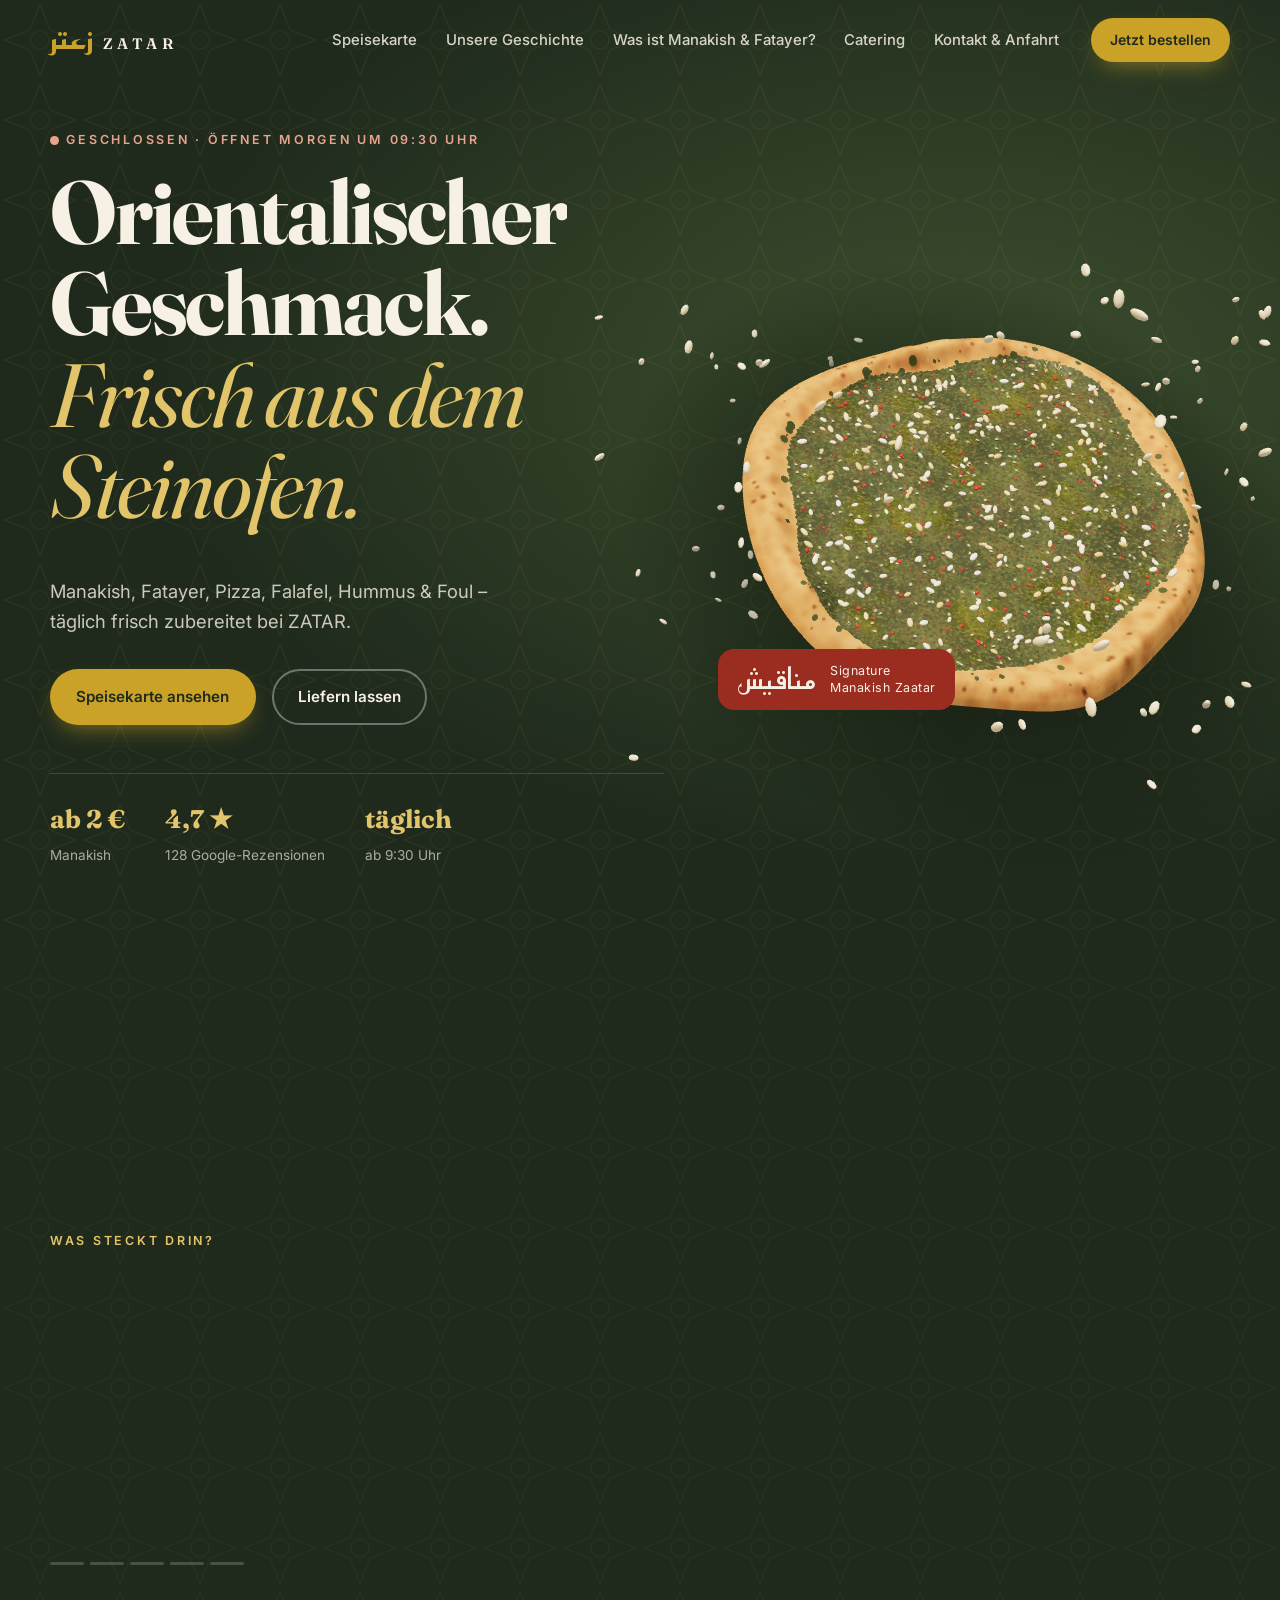
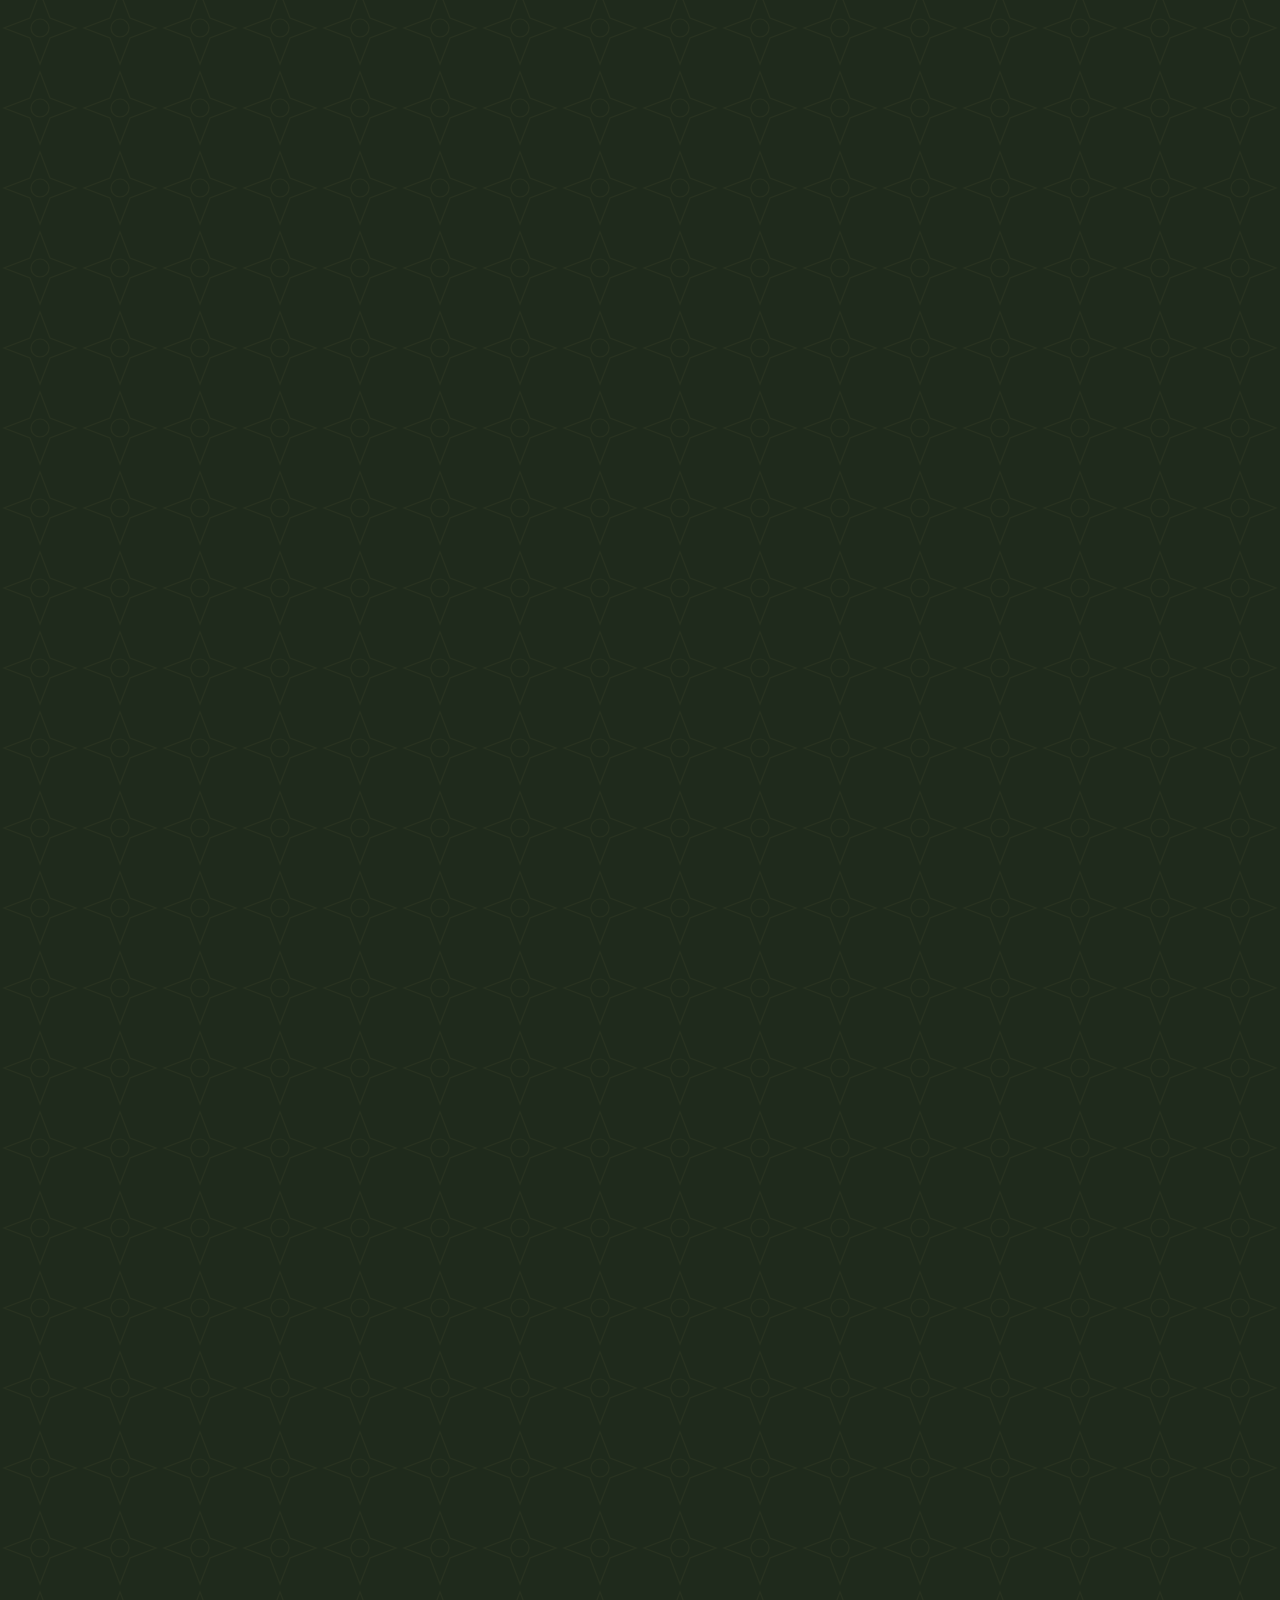
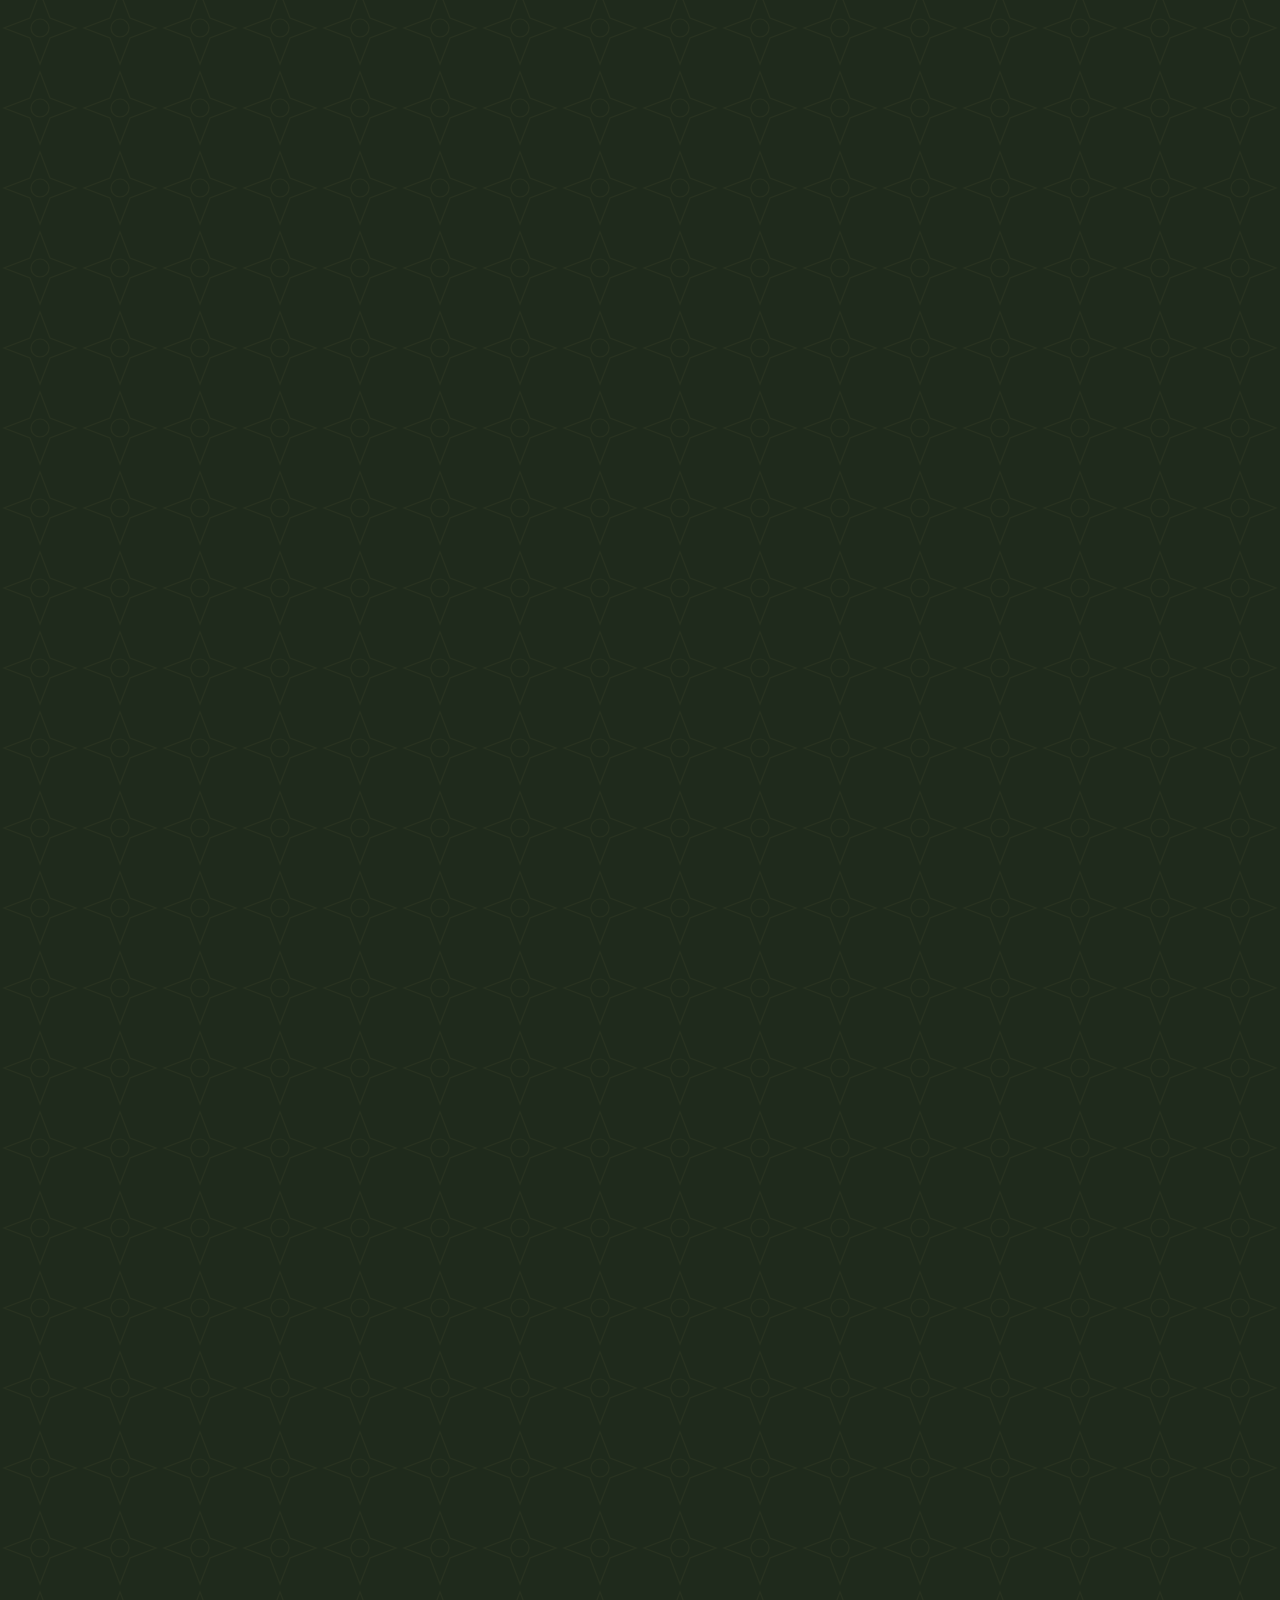
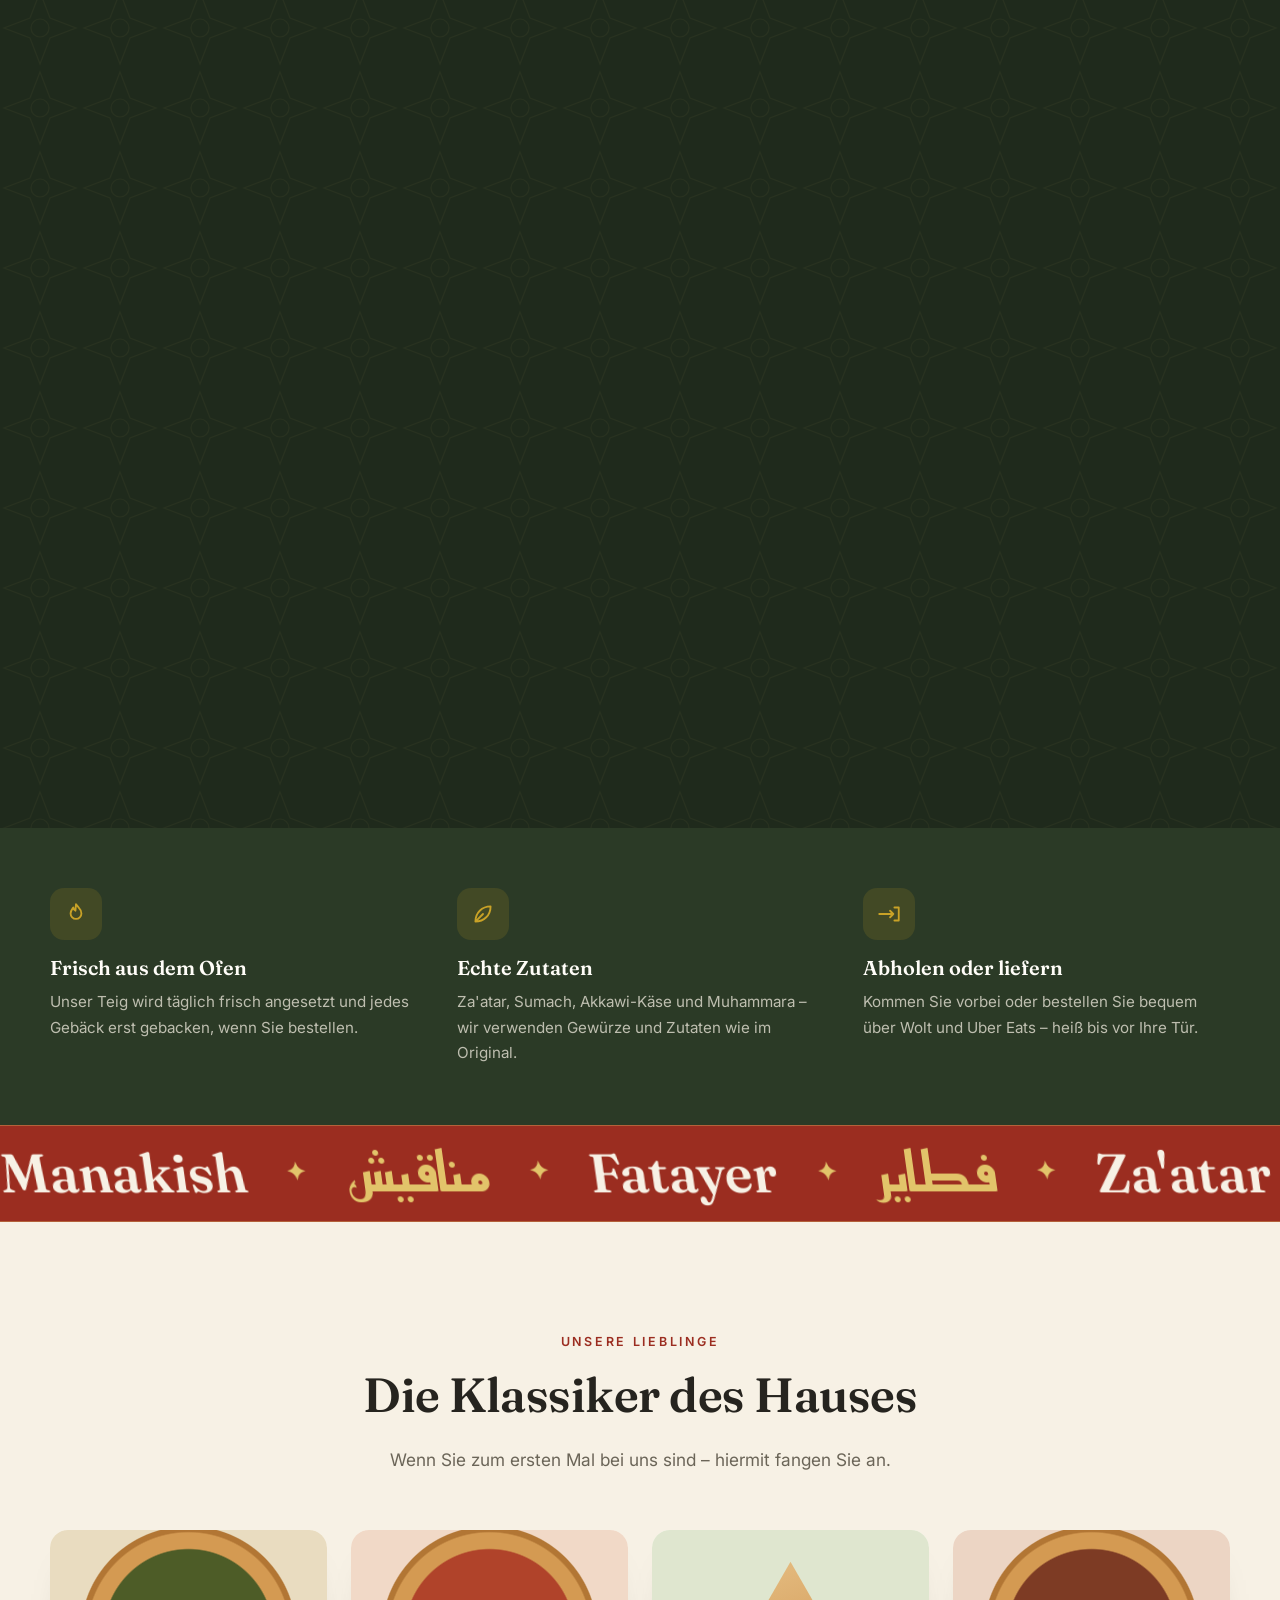
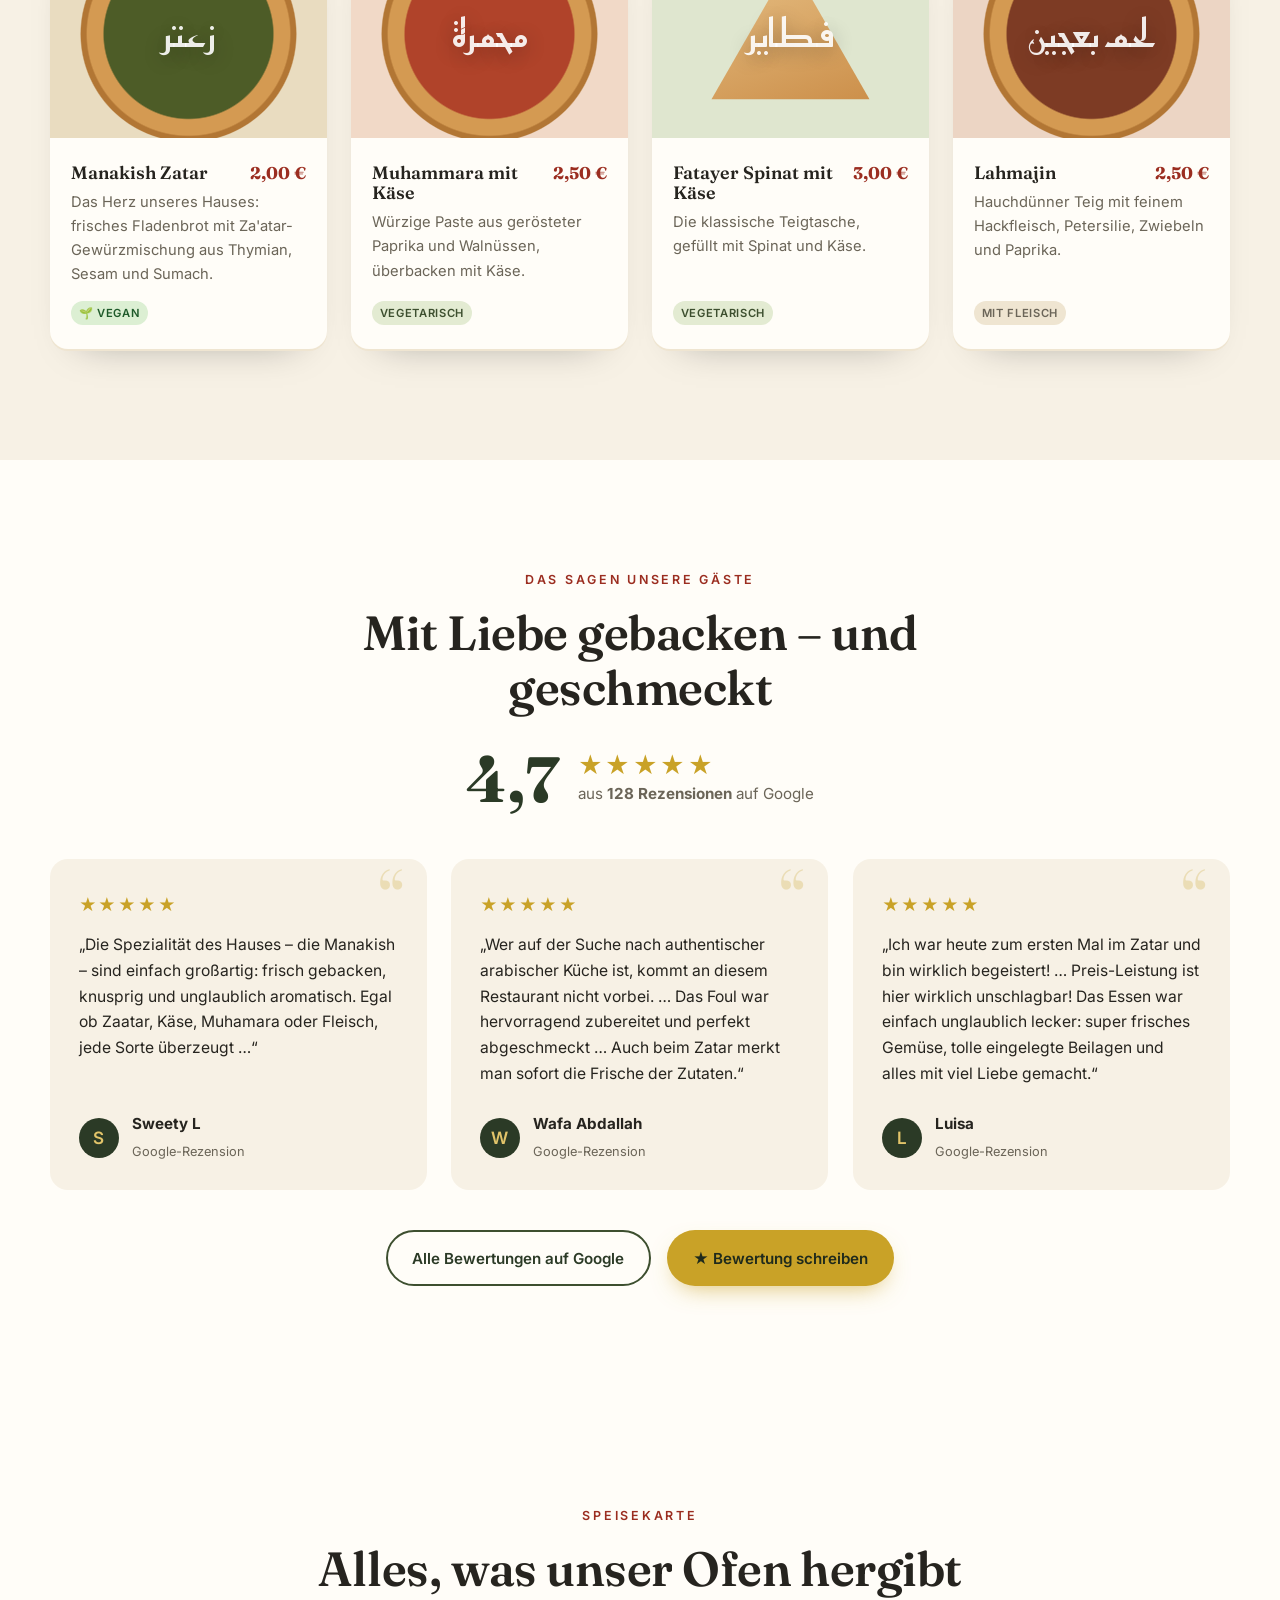
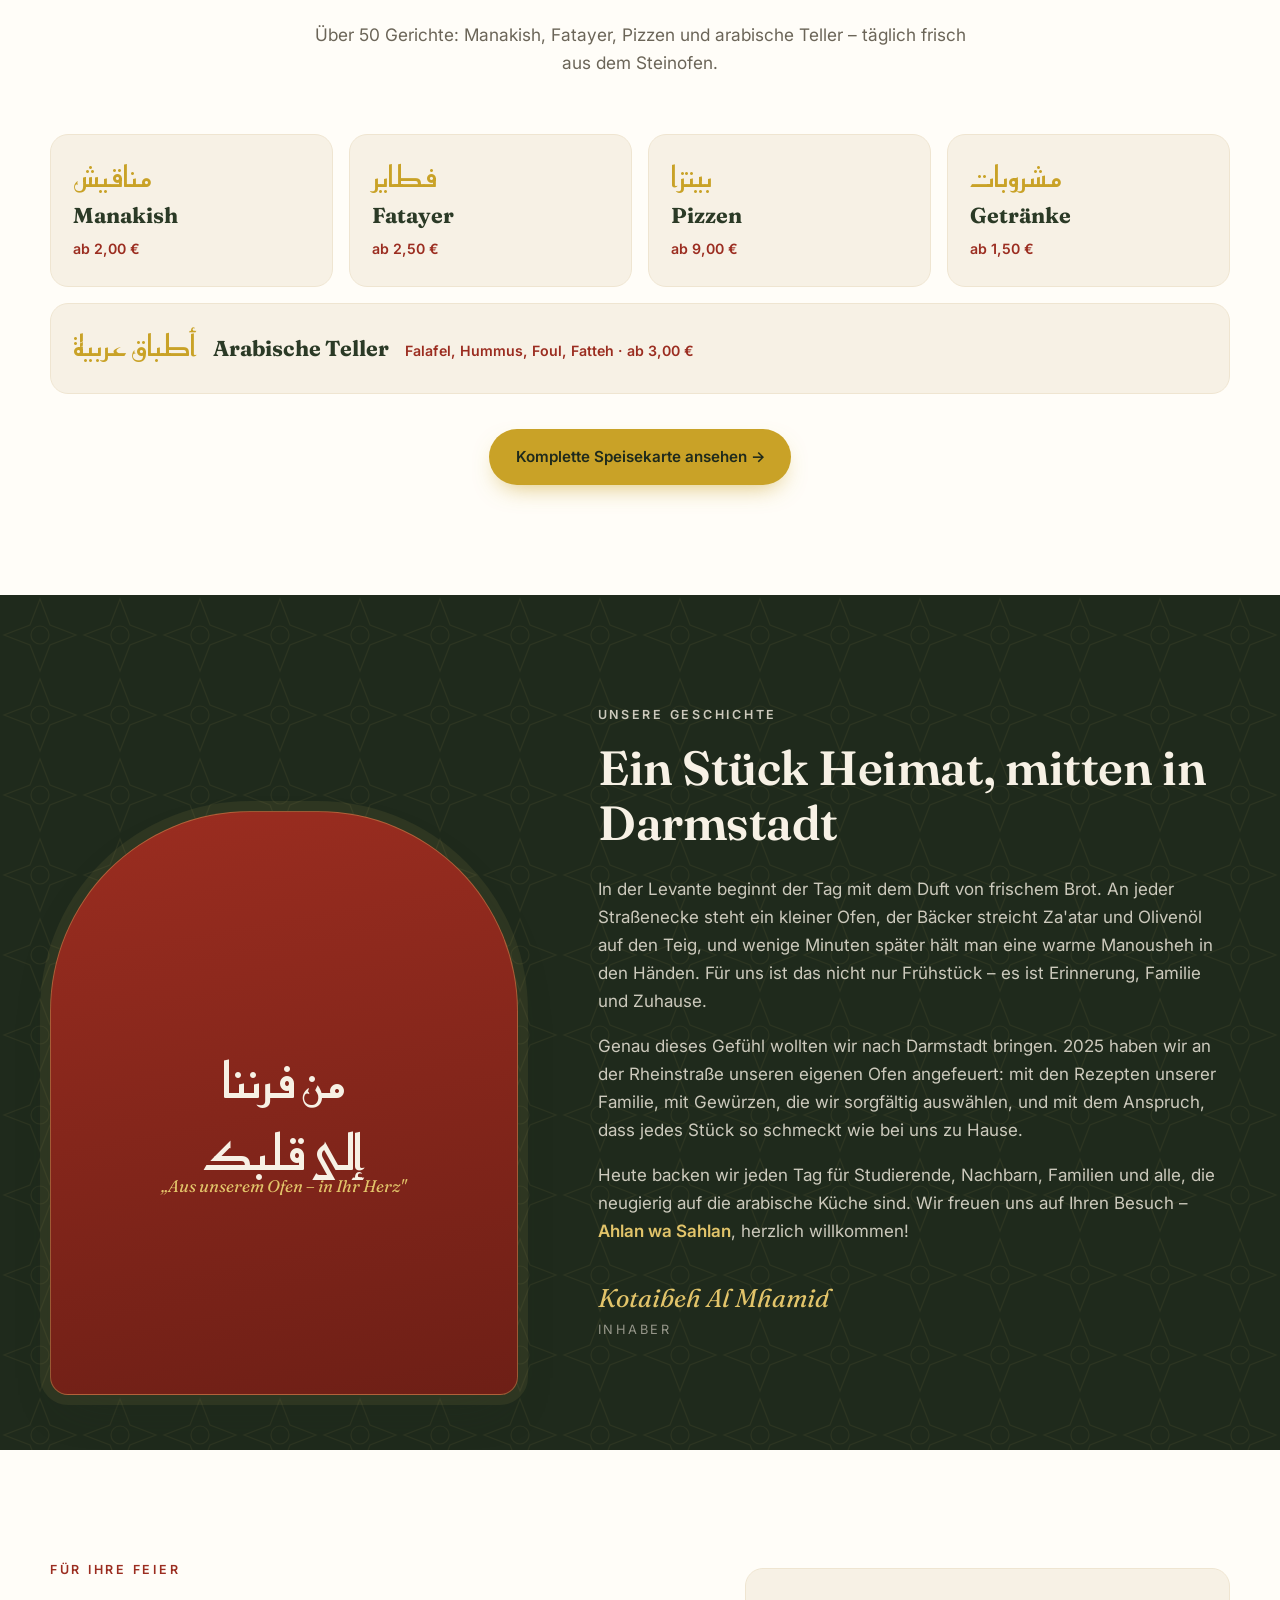
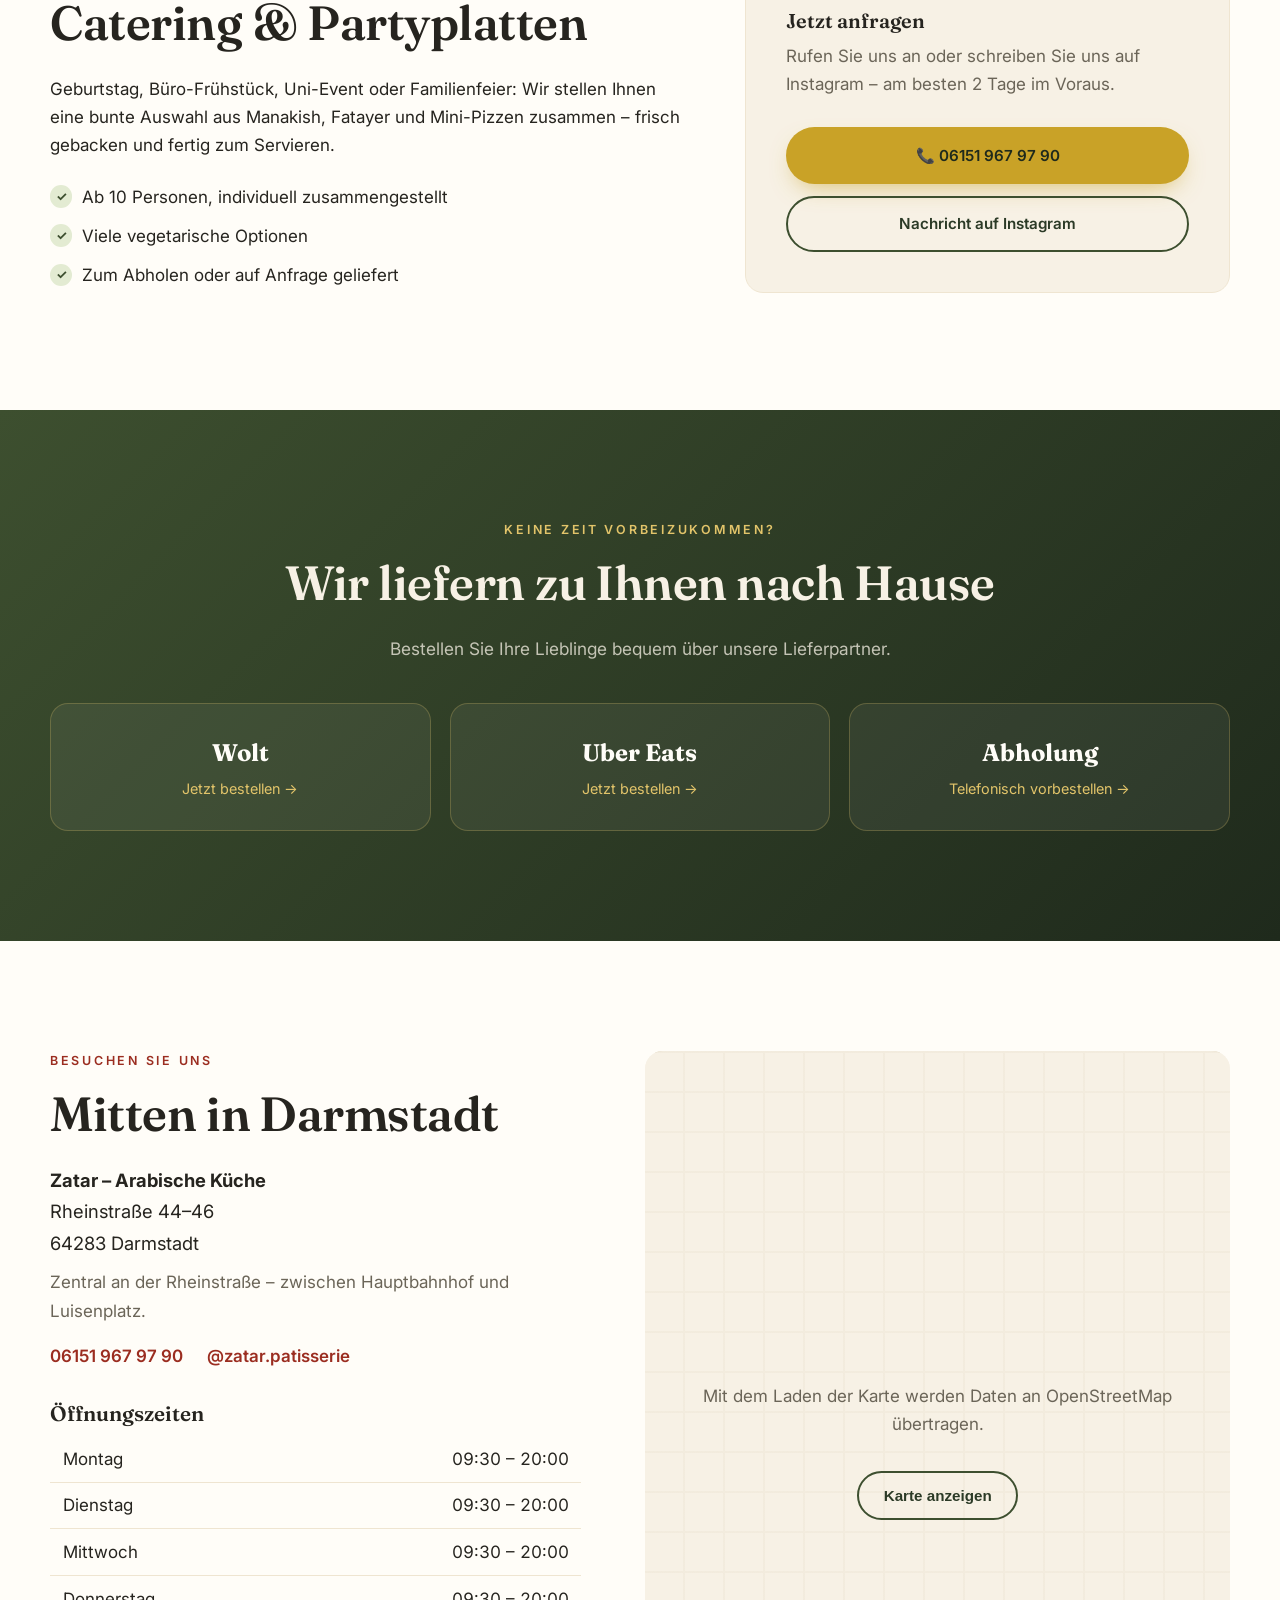
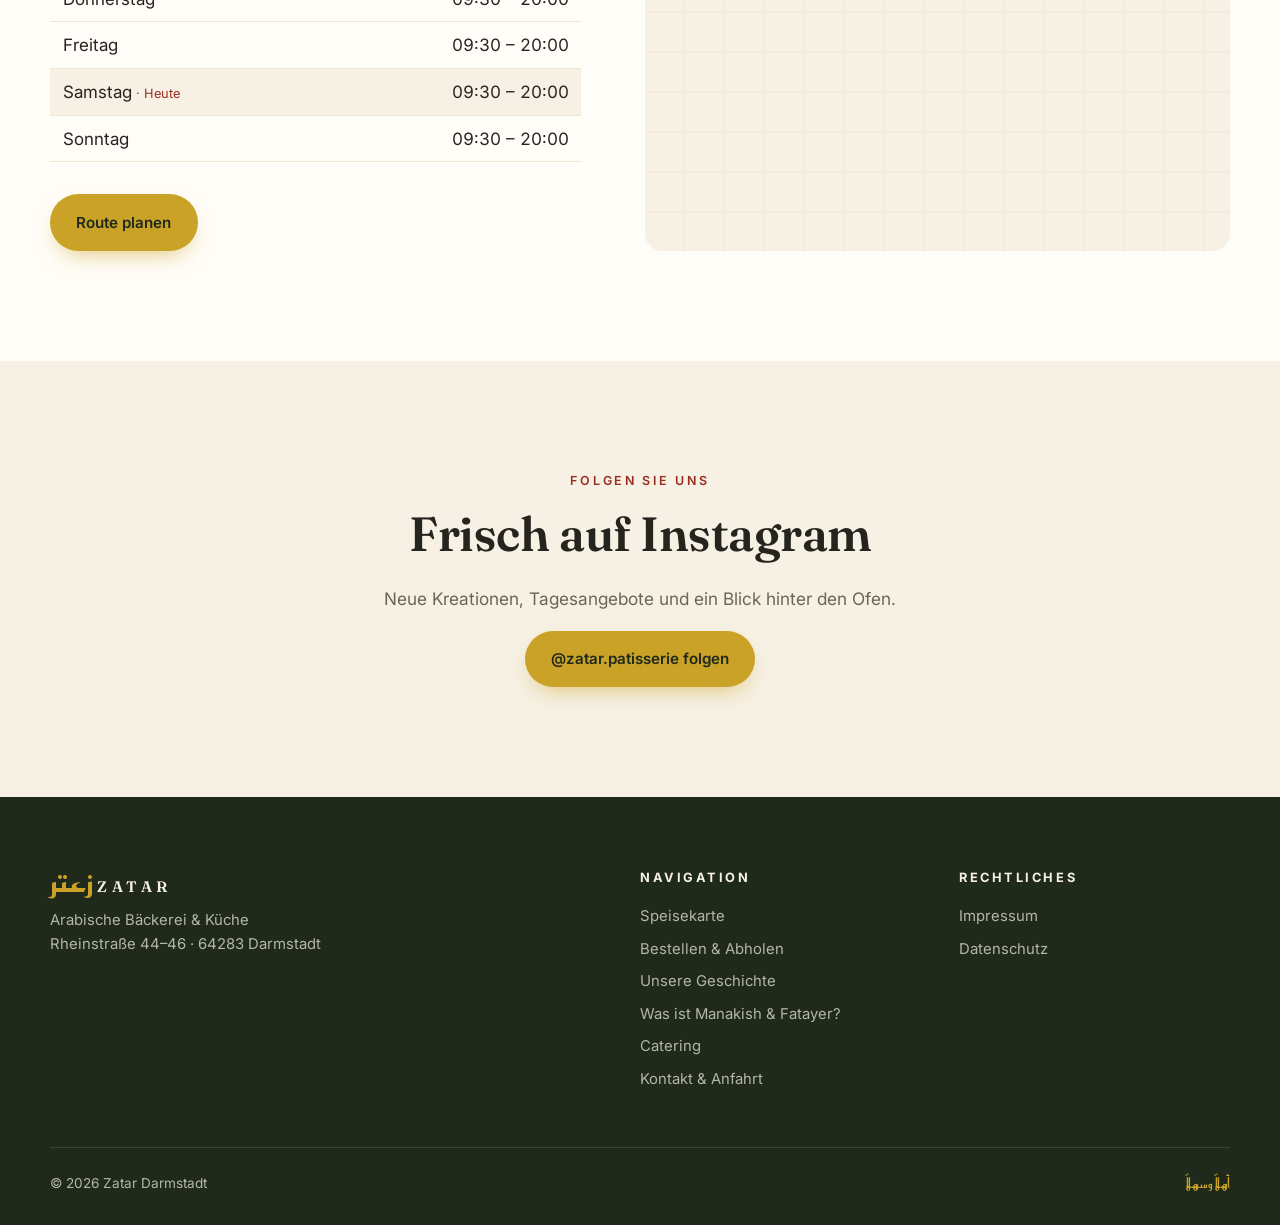
==== commit b1c5dd01: "Vegane Gerichte kennzeichnen und filtern - 11 Gerichte als vegan (Fatayer Oliven: 'Vegan auf Wunsch'" ====
--- a/index.html
+++ b/index.html
@@ -353,7 +353,7 @@
             <div class="dish__body">
               <div class="dish__row"><h3>Manakish Zatar</h3><span class="price">2,00 €</span></div>
               <p>Das Herz unseres Hauses: frisches Fladenbrot mit Za'atar-Gewürzmischung aus Thymian, Sesam und Sumach.</p>
-              <span class="tag tag--veg">Vegetarisch</span>
+              <span class="tag tag--vegan">🌱 Vegan</span>
             </div>
           </article>
           <article class="dish reveal">
--- a/css/style.css
+++ b/css/style.css
@@ -291,6 +291,7 @@
   padding: .25em .7em; border-radius: 999px; background: var(--cream-dark); color: var(--muted);
 }
 .tag--veg { background: #e3ebd2; color: var(--olive-700); }
+.tag--vegan { background: #dcefd3; color: #1f5a2a; }
 
 /* ---------- Reviews ---------- */
 .reviews { background: var(--white); }
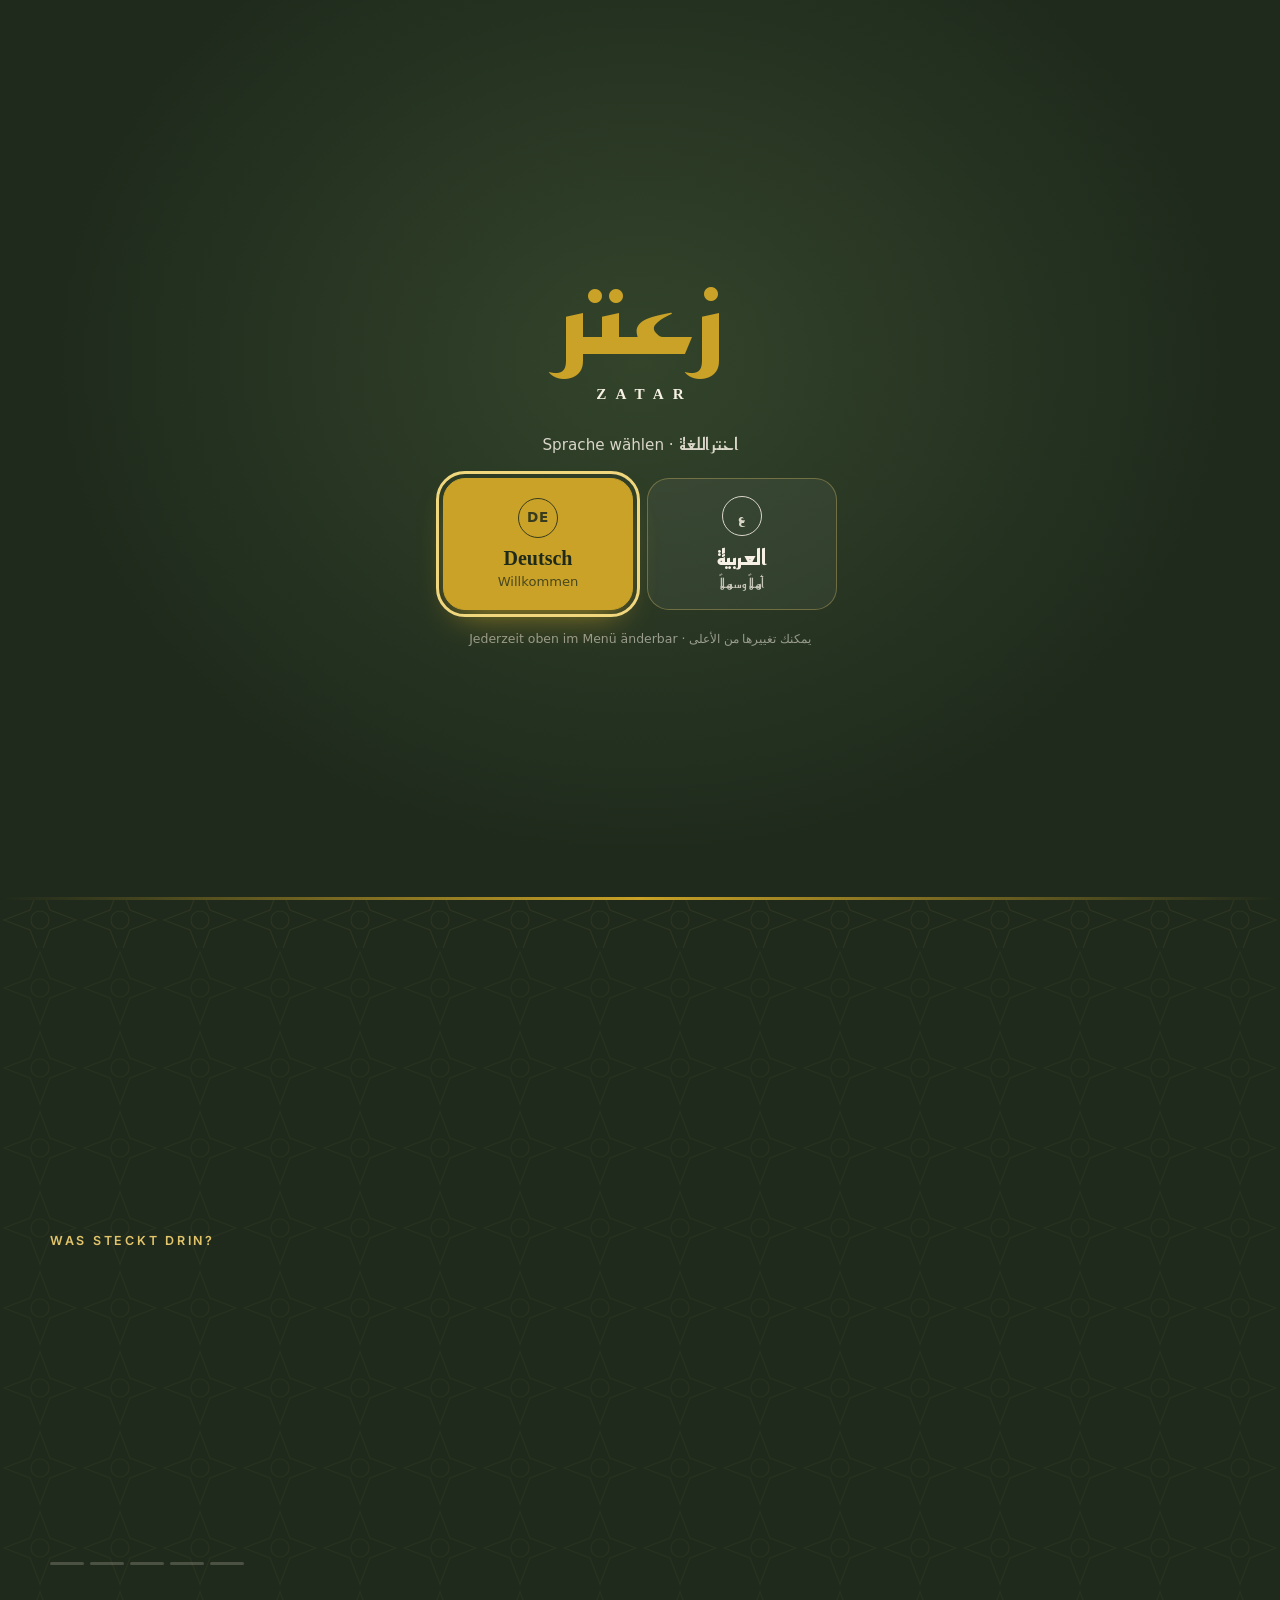
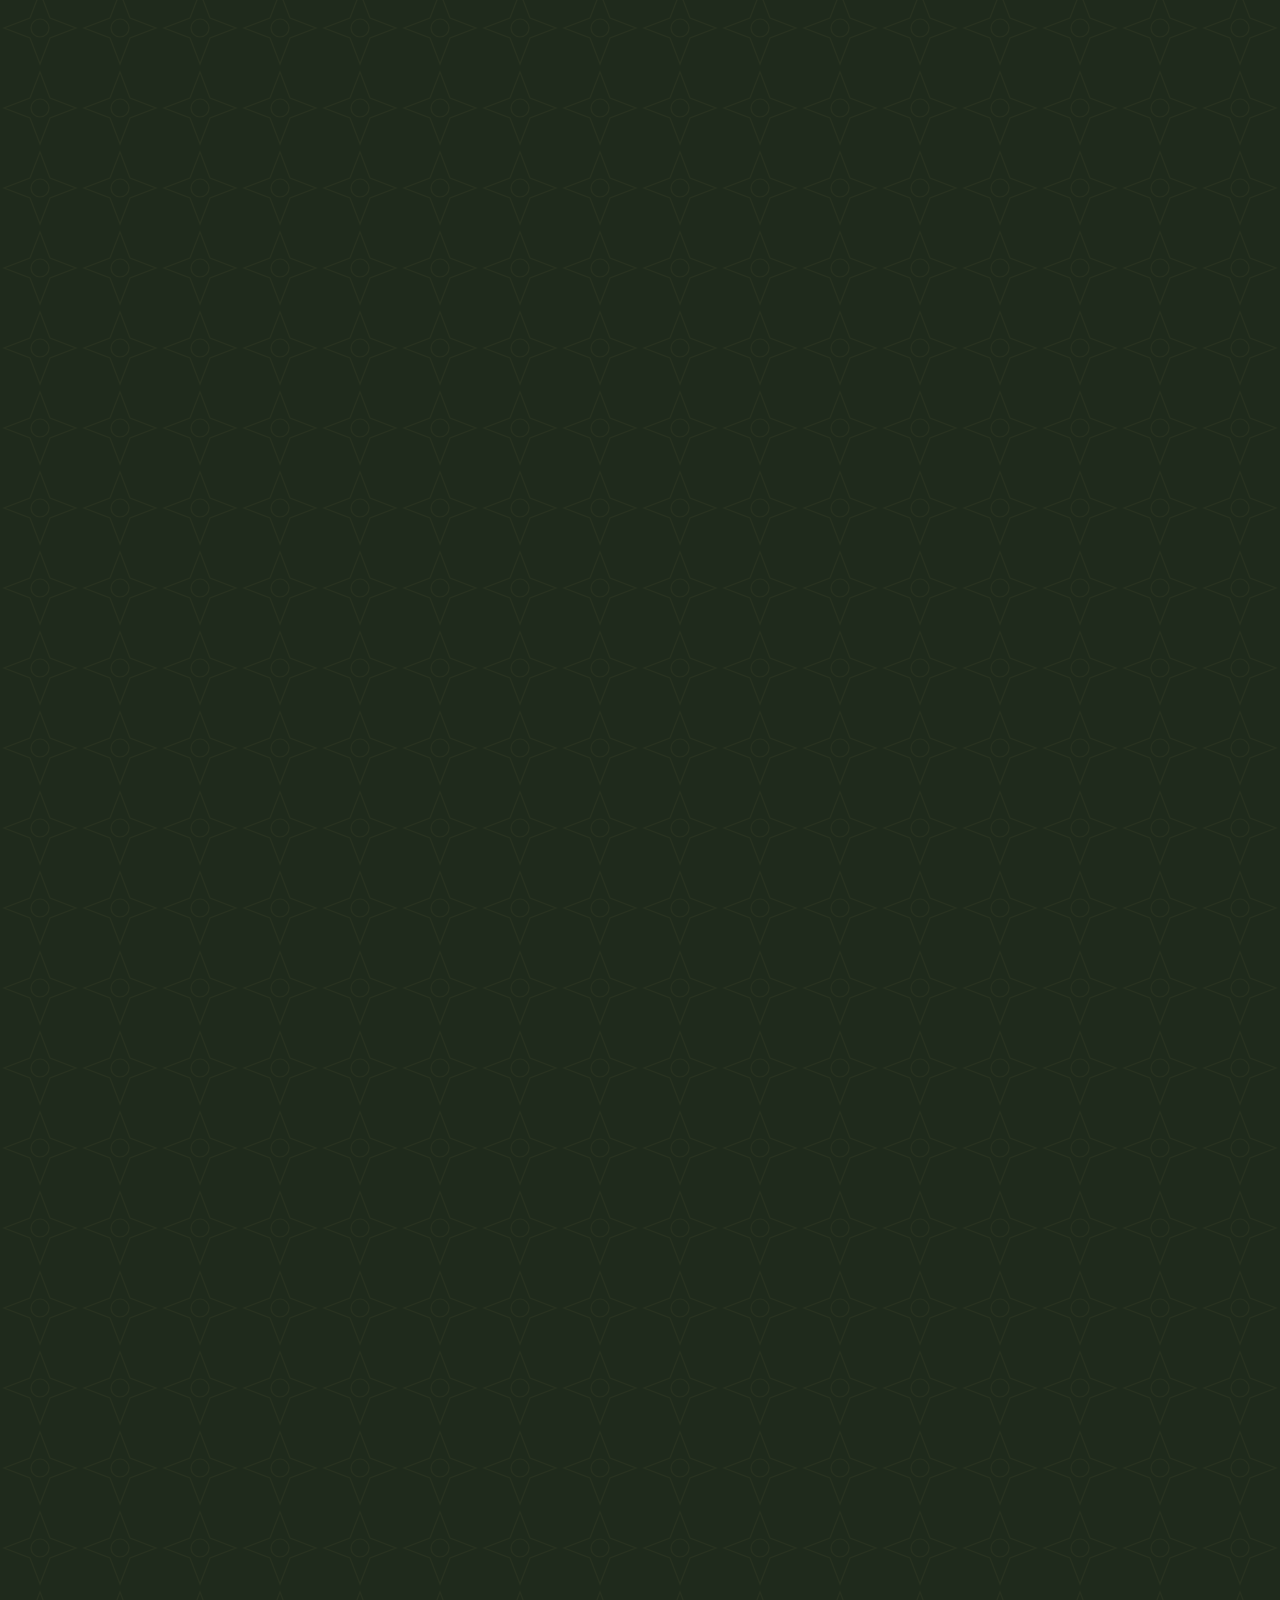
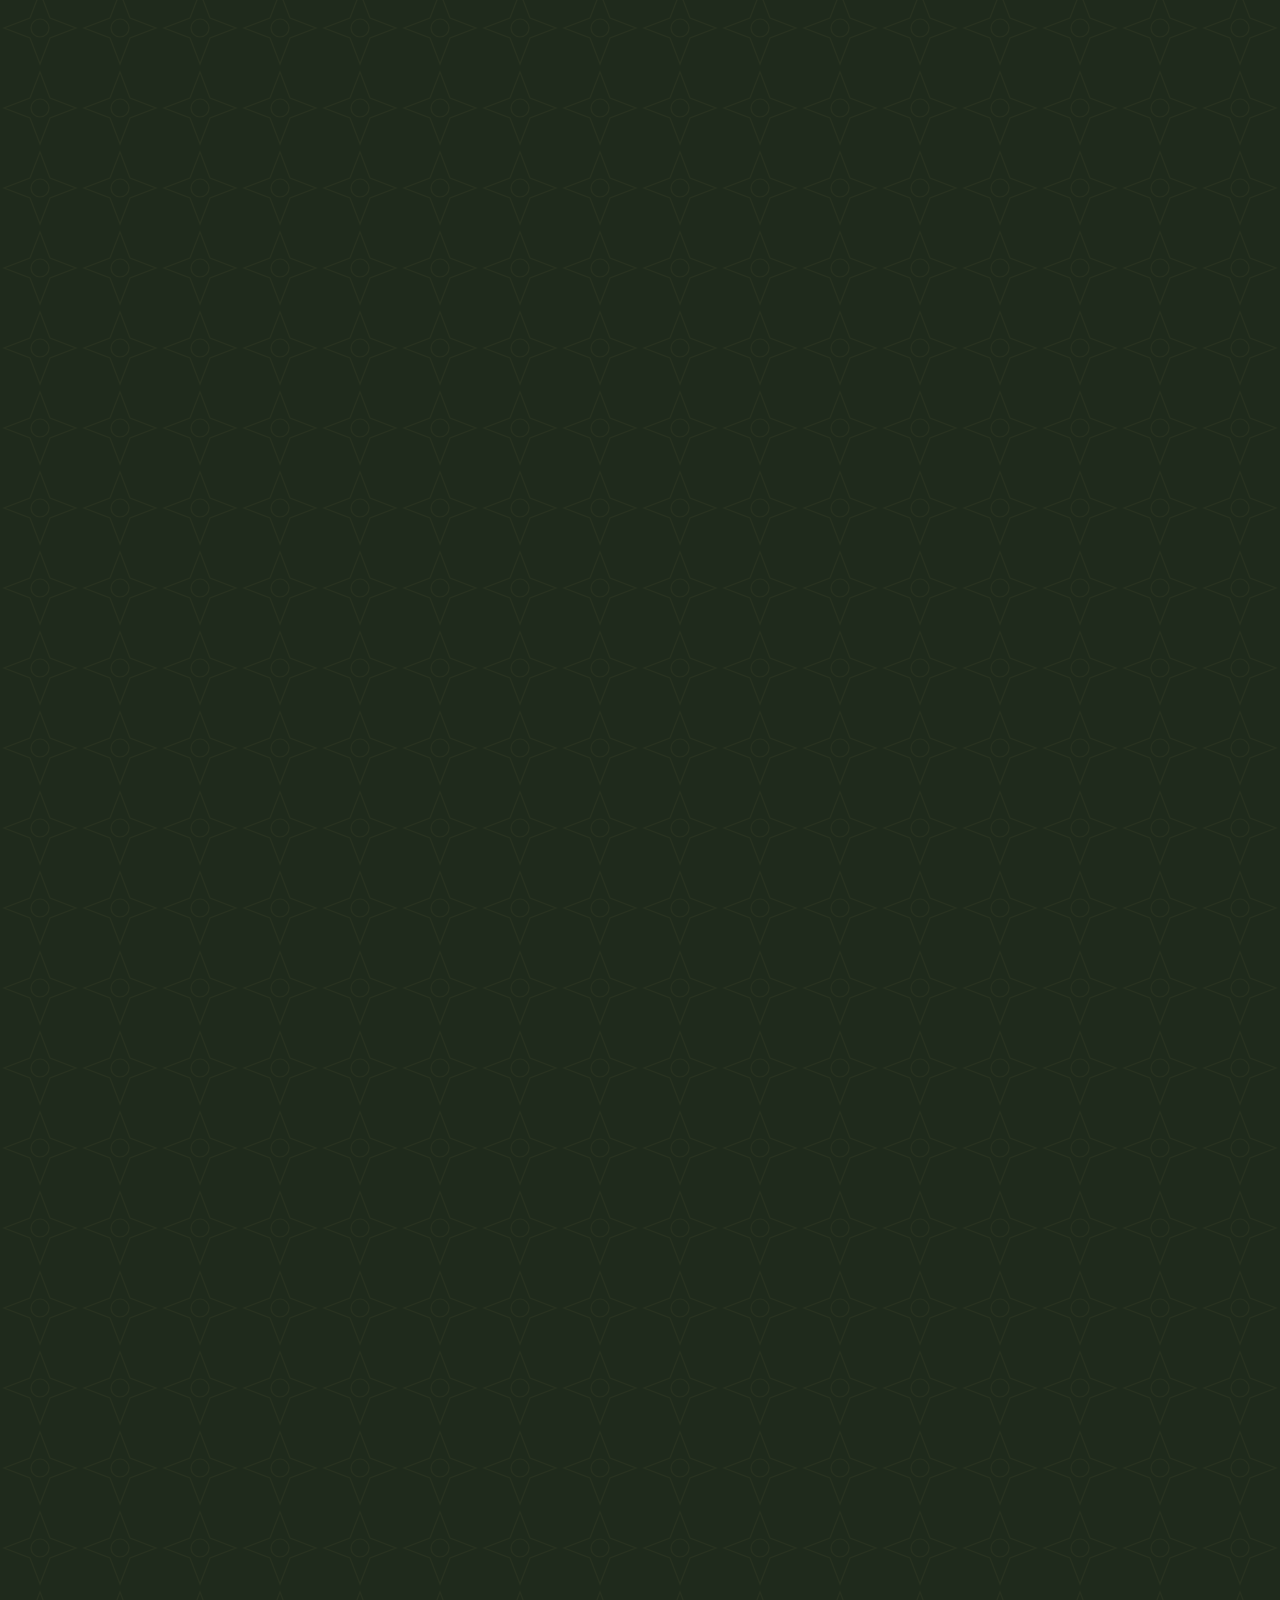
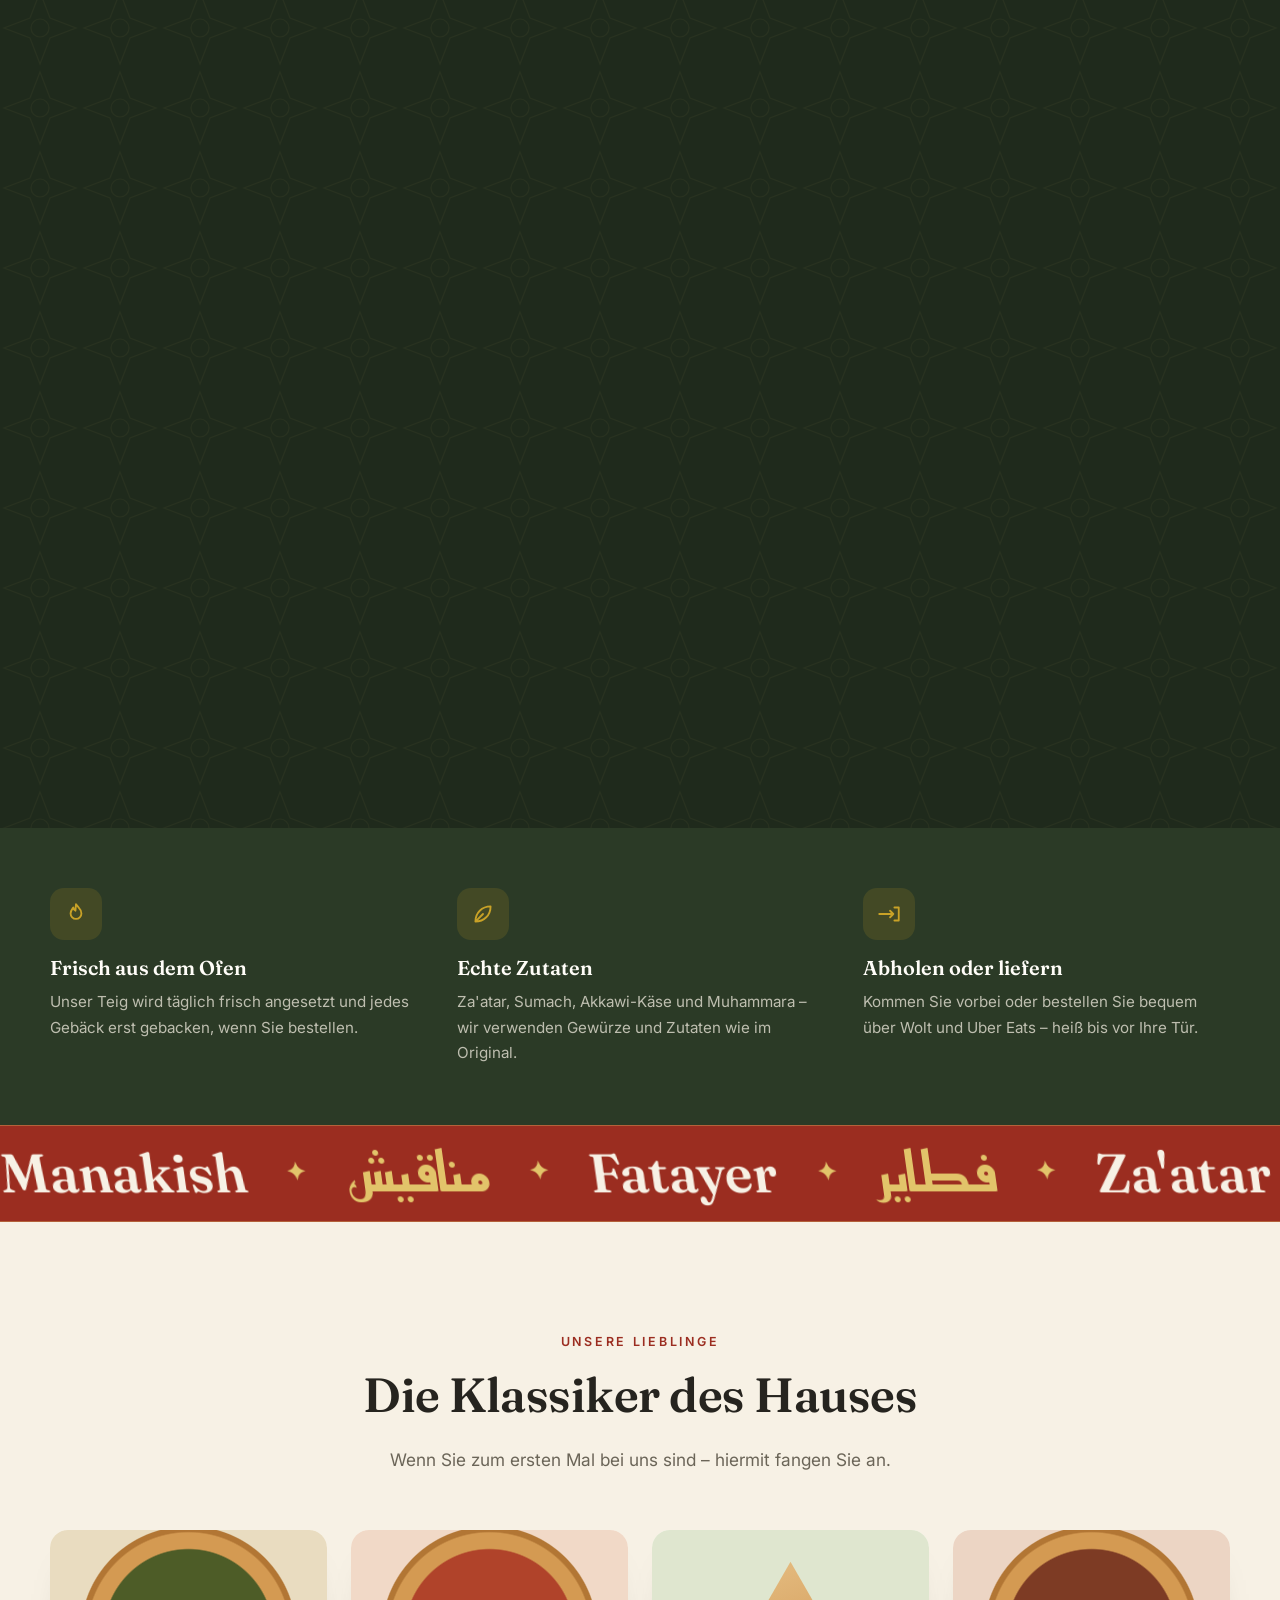
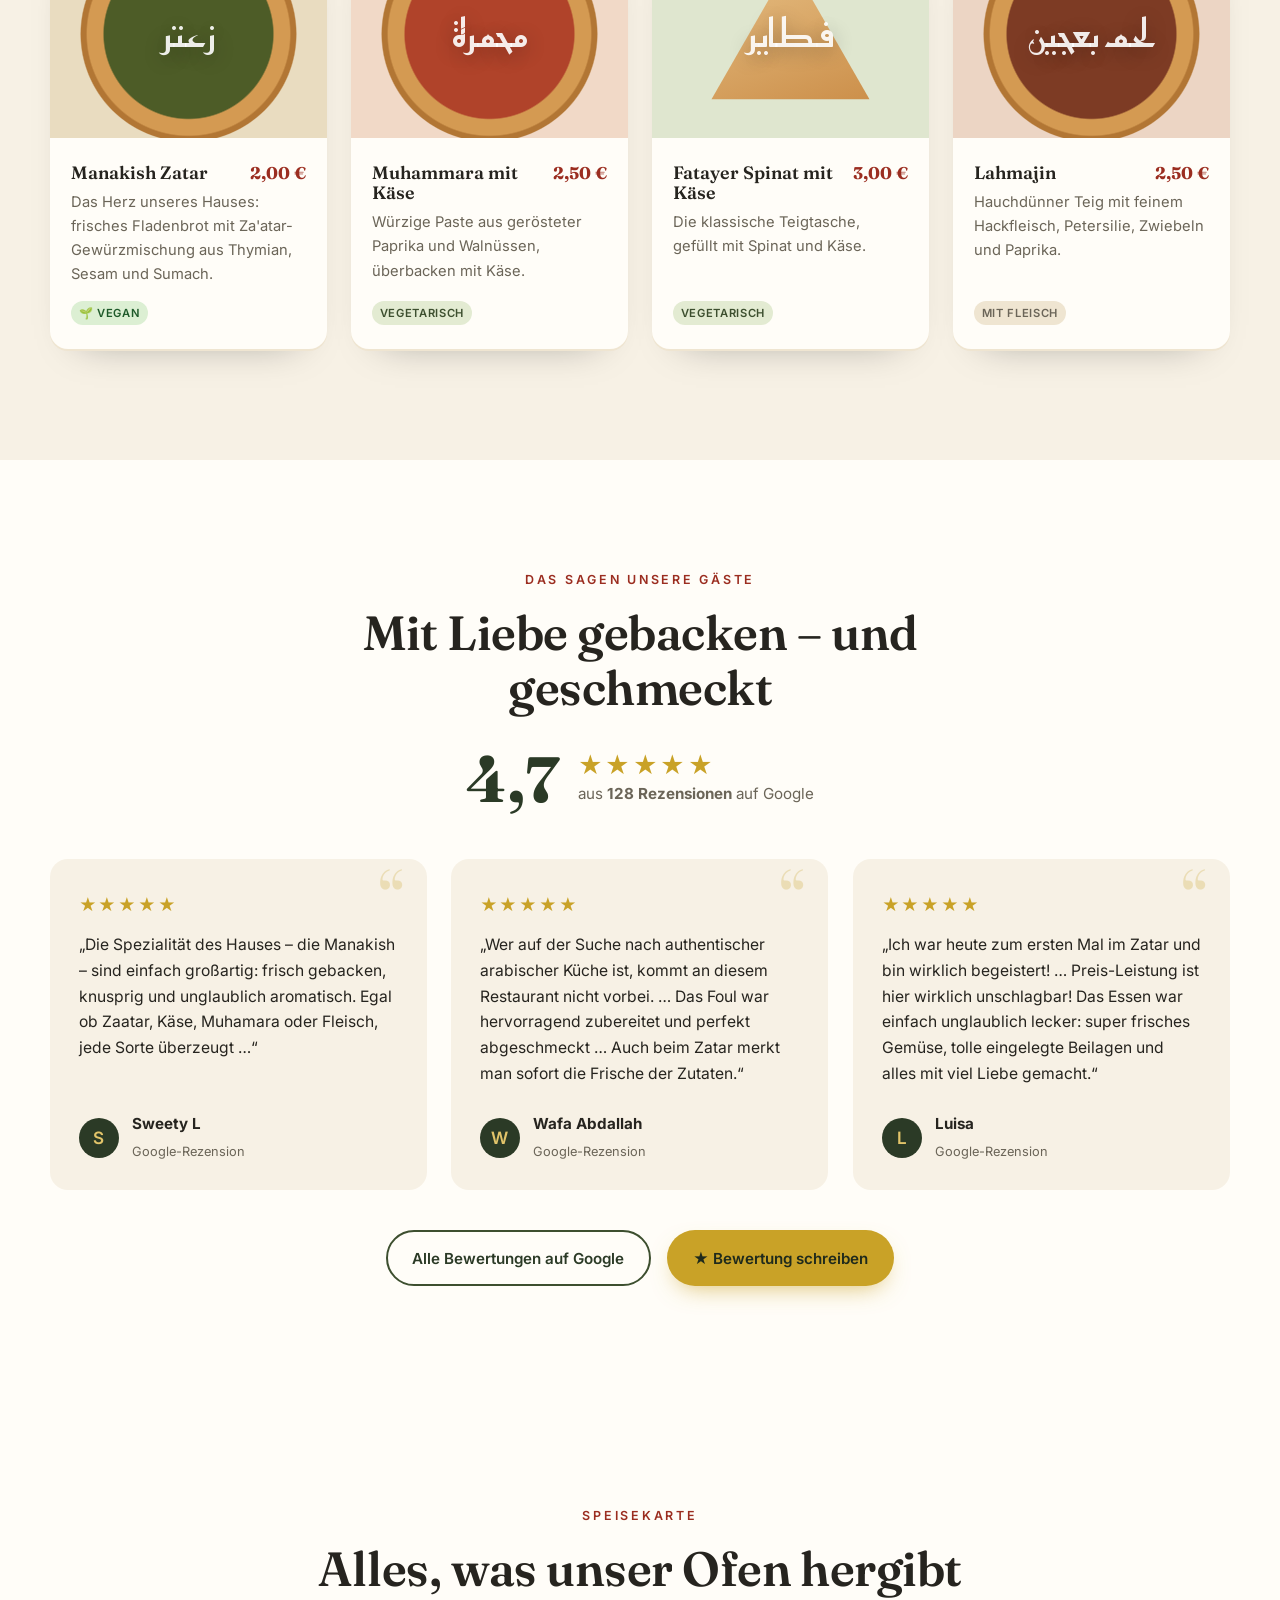
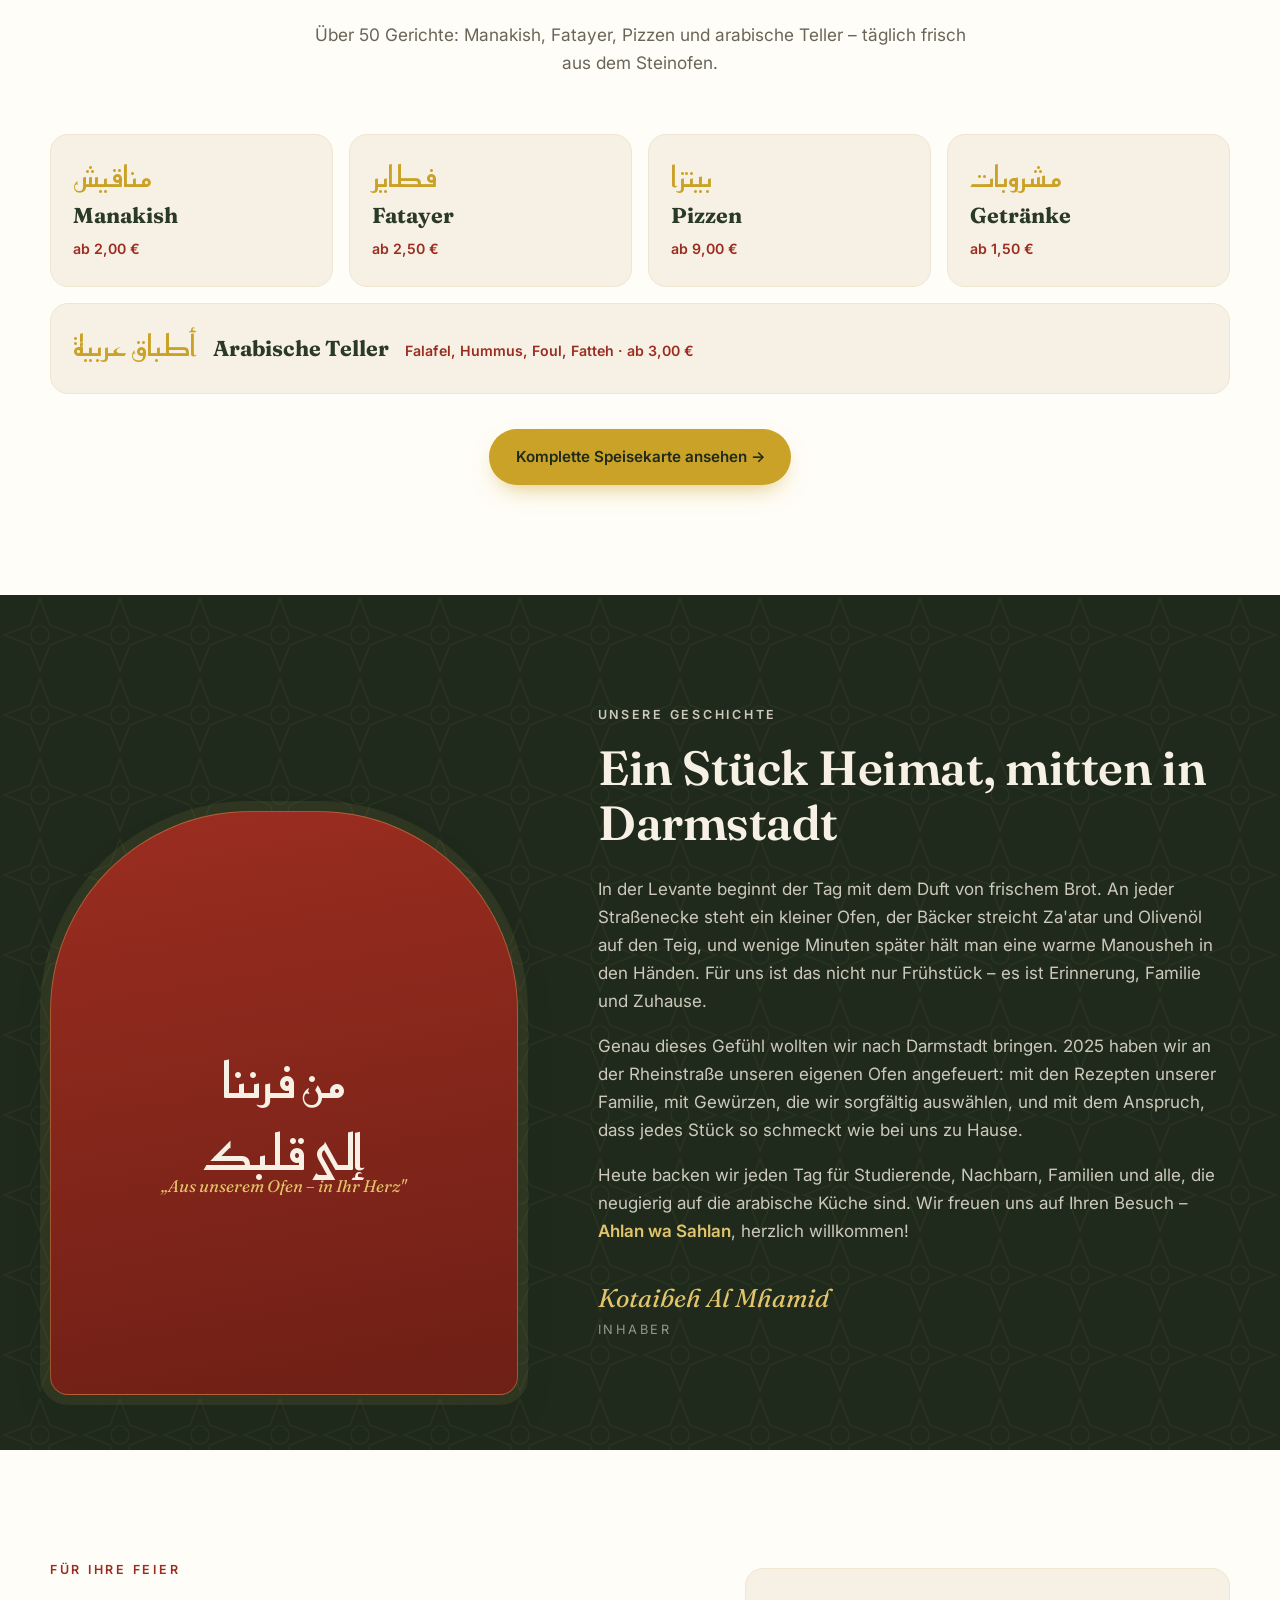
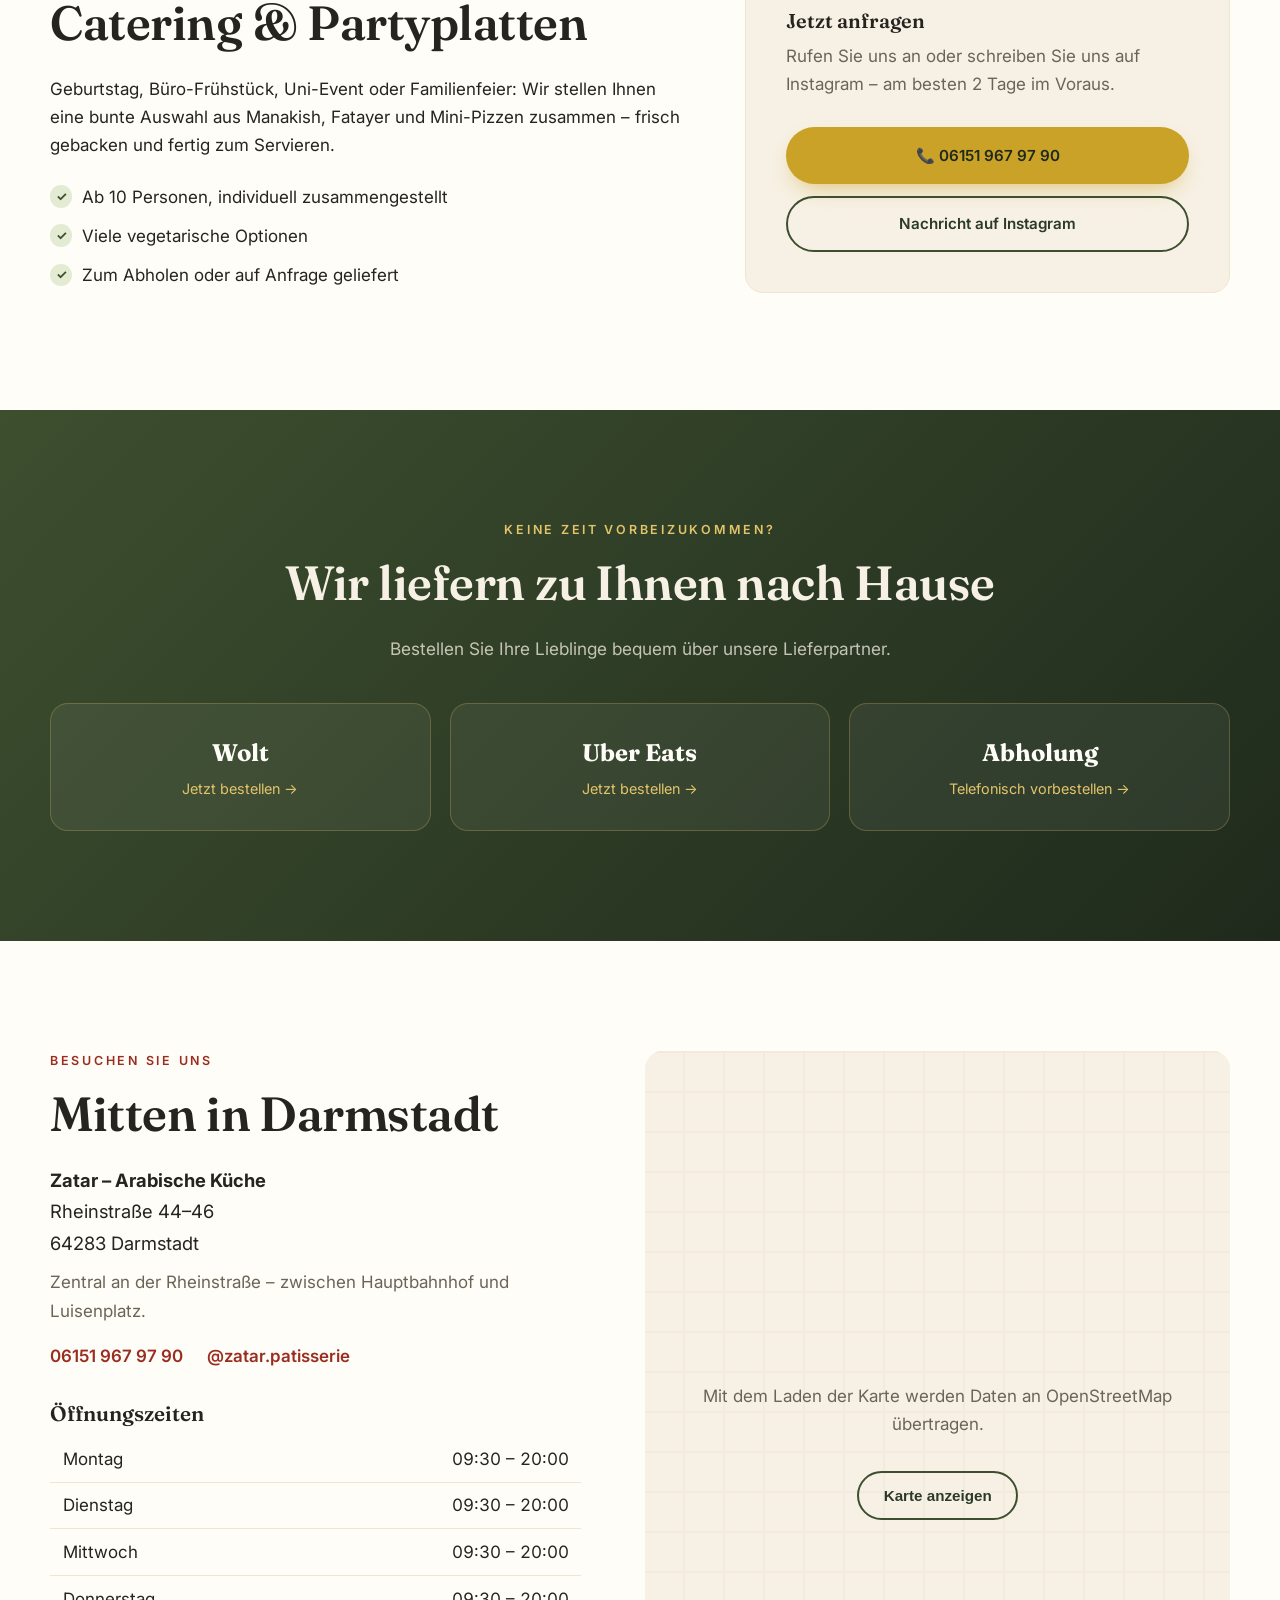
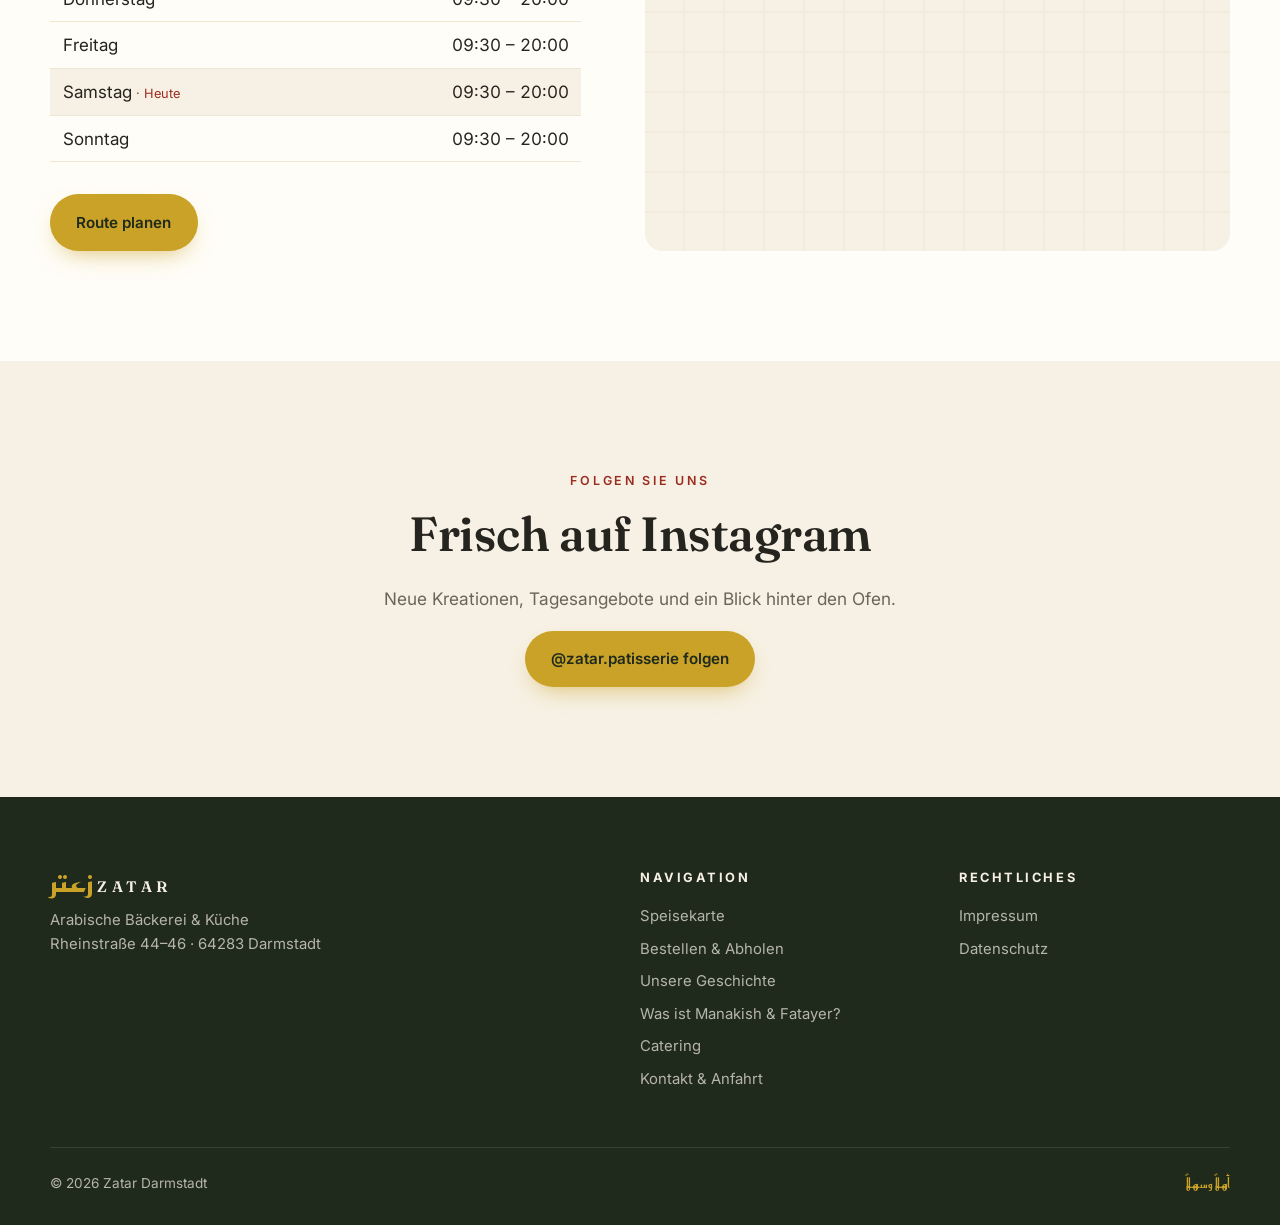
==== commit 5efcc12b: "Zweisprachige Website: Deutsch und Arabisch mit Sprachauswahl nach dem Laden - Ladebildschirm in css" ====
--- a/index.html
+++ b/index.html
@@ -6,6 +6,14 @@
   <title>Zatar – Arabische Bäckerei & Küche in Darmstadt</title>
   <meta name="description" content="Zatar in Darmstadt: frisch gebackene Manakish ab 2 €, Fatayer, Pizzen, Falafel, Hummus und Foul aus dem Steinofen. Rheinstraße 44–46, täglich ab 9:30 Uhr.">
   <meta name="theme-color" content="#1f2a1c">
+  <!-- Sprachversionen (vor Livegang auf absolute URLs mit eigener Domain umstellen) -->
+  <link rel="alternate" hreflang="de" href="./">
+  <link rel="alternate" hreflang="ar" href="ar/">
+  <link rel="alternate" hreflang="x-default" href="./">
+  <script>
+    /* Wer früher Arabisch gewählt hat, landet direkt auf der arabischen Startseite */
+    try { if (localStorage.getItem("zatarLang") === "ar") location.replace("ar/" + location.hash); } catch (e) {}
+  </script>
   <!-- TESTVERSION: vor dem offiziellen Livegang diese Zeile entfernen -->
   <meta name="robots" content="noindex, nofollow">
 
@@ -70,127 +78,35 @@
   }
   </script>
 
-  <!-- Ladebildschirm: direkt im HTML, damit er ab dem ersten Moment sichtbar ist -->
-  <style>
-    html.is-loading, html.is-loading body { overflow: hidden; }
-    .loader {
-      position: fixed; inset: 0; z-index: 9999; display: grid; place-items: center;
-      background: radial-gradient(ellipse at 50% 40%, #33442b 0%, #1f2a1c 65%);
-      transition: transform 1s cubic-bezier(.76, 0, .24, 1);
-    }
-    .loader::after {
-      content: ""; position: absolute; left: 0; right: 0; bottom: 0; height: 3px;
-      background: linear-gradient(90deg, transparent, #c9a227, transparent);
-    }
-    .is-loaded .loader { transform: translateY(-101%); pointer-events: none; }
-    .loader__inner { position: relative; text-align: center; transition: opacity .45s ease, transform .6s cubic-bezier(.2,.7,.2,1); }
-    .is-loaded .loader__inner { opacity: 0; transform: translateY(-40px); }
-    .loader__ar {
-      display: block; color: #c9a227; line-height: 1;
-      font: 700 clamp(4.2rem, 20vw, 7.5rem)/1 "Reem Kufi", "Noto Kufi Arabic", "Segoe UI", Tahoma, sans-serif;
-      animation: ldIn .9s cubic-bezier(.2,.7,.2,1) both;
-    }
-    .loader__lat {
-      display: block; margin-top: .9rem; padding-left: .6em; color: #f7f1e5;
-      font: 600 .95rem/1 Georgia, "Times New Roman", serif; letter-spacing: .6em;
-      animation: ldIn .9s .15s cubic-bezier(.2,.7,.2,1) both;
-    }
-    .loader__bar {
-      width: 170px; height: 2px; margin: 2.2rem auto 1.1rem; border-radius: 2px; overflow: hidden;
-      background: rgba(247, 241, 229, .14); animation: ldIn .9s .25s both;
-    }
-    .loader__bar span {
-      display: block; height: 100%; transform-origin: left; transform: scaleX(0);
-      background: linear-gradient(90deg, #c9a227, #f0d77e);
-    }
-    .loader__tag {
-      margin: 0; color: rgba(226, 196, 106, .85); font: italic 1rem Georgia, serif;
-      animation: ldIn .9s .35s both;
-    }
-    .loader__seeds { position: absolute; inset: -120px -90px; pointer-events: none; }
-    .loader__seeds i {
-      position: absolute; bottom: 0; width: 7px; height: 3.5px; border-radius: 50%;
-      background: #efdcb0; opacity: 0; animation: ldSeed 2.4s ease-in infinite;
-    }
-    .loader__seeds i:nth-child(1) { left: 12%; animation-delay: .1s; }
-    .loader__seeds i:nth-child(2) { left: 30%; animation-delay: .7s; transform: rotate(40deg); }
-    .loader__seeds i:nth-child(3) { left: 48%; animation-delay: 1.3s; }
-    .loader__seeds i:nth-child(4) { left: 66%; animation-delay: .4s; }
-    .loader__seeds i:nth-child(5) { left: 82%; animation-delay: 1s; }
-    .loader__seeds i:nth-child(6) { left: 92%; animation-delay: 1.7s; background: #9b2d20; width: 4px; height: 4px; }
-    .loader__seeds i:nth-child(7) { left: 22%; animation-delay: 1.9s; background: #5b6b2e; }
-    @keyframes ldIn { from { opacity: 0; transform: translateY(18px); } to { opacity: 1; transform: none; } }
-    @keyframes ldSeed {
-      0% { opacity: 0; transform: translateY(0) rotate(0); }
-      20% { opacity: .9; }
-      100% { opacity: 0; transform: translateY(-260px) rotate(220deg); }
-    }
-    @media (prefers-reduced-motion: reduce) {
-      .loader { transition: opacity .4s; }
-      .is-loaded .loader { transform: none; opacity: 0; }
-      .loader__seeds { display: none; }
-    }
-  </style>
+  <!-- Ladebildschirm + Sprachauswahl (im Kopf geladen, damit er ab dem ersten Moment sichtbar ist) -->
+  <link rel="stylesheet" href="css/loader.css">
 </head>
 <body>
-  <!-- ============ LADEBILDSCHIRM ============ -->
+  <!-- ============ LADEBILDSCHIRM + SPRACHAUSWAHL ============ -->
   <div class="loader" id="loader" aria-hidden="true">
     <div class="loader__inner">
       <div class="loader__seeds"><i></i><i></i><i></i><i></i><i></i><i></i><i></i></div>
       <span class="loader__ar" lang="ar">زعتر</span>
       <span class="loader__lat">ZATAR</span>
-      <div class="loader__bar"><span id="loaderBar"></span></div>
-      <p class="loader__tag">Frisch aus dem Steinofen</p>
+      <div class="loader__progress">
+        <div class="loader__bar"><span id="loaderBar"></span></div>
+        <p class="loader__tag">Frisch aus dem Steinofen</p>
+      </div>
+      <div class="lang-pick" id="langPick" role="dialog" aria-modal="true" aria-labelledby="langPickTitle" hidden>
+        <p class="lang-pick__title" id="langPickTitle"><span lang="de">Sprache wählen</span> · <span lang="ar">اختر اللغة</span></p>
+        <div class="lang-pick__options">
+          <a class="lang-opt" href="index.html" data-lang="de" hreflang="de" lang="de">
+            <span class="lang-opt__code" aria-hidden="true">DE</span><strong>Deutsch</strong><small>Willkommen</small>
+          </a>
+          <a class="lang-opt" href="ar/index.html" data-lang="ar" hreflang="ar" lang="ar" dir="rtl">
+            <span class="lang-opt__code" aria-hidden="true">ع</span><strong>العربية</strong><small>أهلاً وسهلاً</small>
+          </a>
+        </div>
+        <p class="lang-pick__note"><span lang="de">Jederzeit oben im Menü änderbar</span> · <span lang="ar">يمكنك تغييرها من الأعلى</span></p>
+      </div>
     </div>
   </div>
-  <script>
-    /* Ladebildschirm-Steuerung
-       - Fortschritt folgt dem echten Laden (HTML, Schriften, 3D-Modell)
-       - erster Besuch: mind. 0,9 s sichtbar (kein Aufblitzen), danach nur kurz
-       - spätestens nach 5 s öffnet sich die Seite auf jeden Fall */
-    (function () {
-      var root = document.documentElement;
-      var el = document.getElementById("loader");
-      var bar = document.getElementById("loaderBar");
-      var seen = false;
-      try { seen = sessionStorage.getItem("zatarSeen") === "1"; } catch (e) {}
-      root.classList.add("is-loading");
-      var start = performance.now();
-      var minTime = seen ? 250 : 900, maxTime = 5000;
-      var progress = 0, target = 0.12, finished = false, resolveReady;
-      window.zatarReady = new Promise(function (r) { resolveReady = r; });
-      window.zatarProgress = function (p) { if (p > target) target = p; };
-      (function tick() {
-        progress += (target - progress) * 0.09;
-        bar.style.transform = "scaleX(" + progress.toFixed(3) + ")";
-        if (!finished) requestAnimationFrame(tick);
-      })();
-      window.zatarLoaded = function () {
-        if (finished) return;
-        target = 1;
-        var wait = Math.max(0, minTime - (performance.now() - start));
-        setTimeout(function () {
-          finished = true;
-          bar.style.transform = "scaleX(1)";
-          setTimeout(function () {
-            root.classList.add("is-loaded");
-            root.classList.remove("is-loading");
-            try { sessionStorage.setItem("zatarSeen", "1"); } catch (e) {}
-            setTimeout(resolveReady, 250);                   // Inhalte starten, während der Vorhang hochgleitet
-            setTimeout(function () { el.remove(); }, 1200);
-          }, 180);
-        }, wait);
-      };
-      setTimeout(window.zatarLoaded, maxTime);
-      document.addEventListener("DOMContentLoaded", function () { window.zatarProgress(0.35); });
-      if (document.fonts) document.fonts.ready.then(function () { window.zatarProgress(0.6); });
-      window.addEventListener("load", function () {
-        window.zatarProgress(0.8);
-        // ohne 3D gibt es nichts mehr zu warten
-        if (!root.classList.contains("will-3d")) window.zatarLoaded();
-      });
-    })();
-  </script>
+  <script src="js/loader.js"></script>
 
   <!-- ============ NAVIGATION ============ -->
   <header class="nav" id="top">
@@ -208,6 +124,7 @@
         <a href="#besuch">Kontakt &amp; Anfahrt</a>
       </nav>
       <a href="#bestellen" class="btn btn--sm btn--gold nav__cta">Jetzt bestellen</a>
+      <a href="ar/index.html" class="lang-switch" data-lang="ar" hreflang="ar" lang="ar" aria-label="الموقع بالعربية – Arabische Version">العربية</a>
       <button class="nav__toggle" aria-label="Menü öffnen" aria-expanded="false">
         <span></span><span></span><span></span>
       </button>
--- a/css/style.css
+++ b/css/style.css
@@ -88,6 +88,17 @@
 .nav__links a::after { content: ""; position: absolute; left: 0; bottom: -4px; height: 2px; width: 0; background: var(--gold); transition: width .3s var(--ease); }
 .nav__links a:hover { color: var(--white); }
 .nav__links a:hover::after { width: 100%; }
+/* Sprachumschalter (immer sichtbar, auch auf dem Handy) */
+.lang-switch {
+  display: inline-flex; align-items: center; justify-content: center; min-height: 40px; min-width: 44px; padding: 0 .9rem;
+  border-radius: 999px; border: 1.5px solid rgba(226,196,106,.55); color: var(--gold-light); text-decoration: none;
+  font-weight: 600; font-size: .9rem; white-space: nowrap; transition: background .25s, color .25s, border-color .25s;
+}
+.lang-switch[lang="ar"] { font-family: var(--font-ar); font-size: 1rem; }
+.lang-switch:hover { background: var(--gold); color: var(--olive-900); border-color: var(--gold); }
+.lang-switch:focus-visible, .nav__toggle:focus-visible, .btn:focus-visible, .chip:focus-visible { outline: 3px solid var(--gold-light); outline-offset: 3px; }
+@media (max-width: 1279px) { .lang-switch { margin-left: auto; } }
+
 /* Desktop: "Bestellen" steht schon als goldener Button rechts – Link nur im Handy-Menü */
 .nav__link--order { display: none; }
 @media (max-width: 860px) { .nav__link--order { display: inline; } }
@@ -451,12 +462,13 @@
 /* ---------- Aktionsleiste unten (Handy) ---------- */
 .action-bar { display: none; }
 
-/* ---------- Navigation: Hamburger-Menü bis 1180 px (Tablets, kleine Laptops) ---------- */
+/* ---------- Navigation: Hamburger-Menü bis 1279 px (Tablets, kleine Laptops) ---------- */
 .nav__links a { white-space: nowrap; }
-@media (max-width: 1180px) {
+@media (max-width: 1279px) {
   .nav__links, .nav__cta { display: none; }
-  .nav__toggle { display: block; }
+  .nav__toggle { display: block; margin-left: .4rem; }
   .nav__link--order { display: inline; }
+  .nav__inner { gap: 1rem; }
   .nav.is-open .nav__links {
     display: flex; flex-direction: column; position: absolute; top: 100%; left: 0; right: 0;
     background: var(--olive-900); padding: 1.5rem max(20px, calc((100% - 1180px) / 2)) 2rem; gap: 1.2rem;
--- a/css/loader.css
+++ b/css/loader.css
@@ -0,0 +1,103 @@
+/* =========================================================
+   Ladebildschirm + Sprachauswahl (wird im <head> geladen, damit er sofort sichtbar ist)
+   Farben = Werte aus :root in style.css (hier direkt, weil diese Datei vor style.css greift)
+   ========================================================= */
+html.is-loading, html.is-loading body { overflow: hidden; }
+.loader {
+  position: fixed; inset: 0; z-index: 9999; display: grid; place-items: center; padding: 24px;
+  background: radial-gradient(ellipse at 50% 40%, #33442b 0%, #1f2a1c 65%);
+  transition: transform 1s cubic-bezier(.76, 0, .24, 1);
+}
+.loader::after {
+  content: ""; position: absolute; left: 0; right: 0; bottom: 0; height: 3px;
+  background: linear-gradient(90deg, transparent, #c9a227, transparent);
+}
+.is-loaded .loader { transform: translateY(-101%); pointer-events: none; }
+.loader__inner { position: relative; text-align: center; transition: opacity .45s ease, transform .6s cubic-bezier(.2,.7,.2,1); }
+.is-loaded .loader__inner { opacity: 0; transform: translateY(-40px); }
+.loader__ar {
+  display: block; color: #c9a227; line-height: 1;
+  font: 700 clamp(4.2rem, 20vw, 7.5rem)/1 "Reem Kufi", "Noto Kufi Arabic", "Segoe UI", Tahoma, sans-serif;
+  animation: ldIn .9s cubic-bezier(.2,.7,.2,1) both;
+}
+.loader__lat {
+  display: block; margin-top: .9rem; padding-left: .6em; color: #f7f1e5;
+  font: 600 .95rem/1 Georgia, "Times New Roman", serif; letter-spacing: .6em;
+  animation: ldIn .9s .15s cubic-bezier(.2,.7,.2,1) both;
+}
+.loader__progress { transition: opacity .4s ease, transform .5s cubic-bezier(.2,.7,.2,1); }
+.loader__bar {
+  width: 170px; height: 2px; margin: 2.2rem auto 1.1rem; border-radius: 2px; overflow: hidden;
+  background: rgba(247, 241, 229, .14); animation: ldIn .9s .25s both;
+}
+.loader__bar span {
+  display: block; height: 100%; transform-origin: left; transform: scaleX(0);
+  background: linear-gradient(90deg, #c9a227, #f0d77e);
+}
+.loader__tag {
+  margin: 0; color: rgba(226, 196, 106, .85); font: italic 1rem Georgia, serif;
+  animation: ldIn .9s .35s both;
+}
+.loader__tag[lang="ar"] { font: 500 1.1rem "Reem Kufi", "Noto Kufi Arabic", Tahoma, sans-serif; }
+.loader__seeds { position: absolute; inset: -120px -90px; pointer-events: none; }
+.loader__seeds i {
+  position: absolute; bottom: 0; width: 7px; height: 3.5px; border-radius: 50%;
+  background: #efdcb0; opacity: 0; animation: ldSeed 2.4s ease-in infinite;
+}
+.loader__seeds i:nth-child(1) { left: 12%; animation-delay: .1s; }
+.loader__seeds i:nth-child(2) { left: 30%; animation-delay: .7s; transform: rotate(40deg); }
+.loader__seeds i:nth-child(3) { left: 48%; animation-delay: 1.3s; }
+.loader__seeds i:nth-child(4) { left: 66%; animation-delay: .4s; }
+.loader__seeds i:nth-child(5) { left: 82%; animation-delay: 1s; }
+.loader__seeds i:nth-child(6) { left: 92%; animation-delay: 1.7s; background: #9b2d20; width: 4px; height: 4px; }
+.loader__seeds i:nth-child(7) { left: 22%; animation-delay: 1.9s; background: #5b6b2e; }
+
+/* ---------- Sprachauswahl (erster Besuch) ---------- */
+.lang-pick { display: none; margin-top: 2rem; }
+.is-choosing .loader__progress { opacity: 0; transform: translateY(-10px); height: 0; overflow: hidden; margin: 0; }
+.is-choosing .lang-pick { display: block; animation: ldIn .7s cubic-bezier(.2,.7,.2,1) both; }
+.lang-pick__title {
+  margin: 0 0 1.3rem; color: rgba(247, 241, 229, .85);
+  font: 500 .95rem/1.4 system-ui, -apple-system, "Segoe UI", sans-serif;
+}
+.lang-pick__title [lang="ar"] { font-family: "Reem Kufi", "Noto Kufi Arabic", Tahoma, sans-serif; font-size: 1.05rem; }
+.lang-pick__options { display: flex; gap: 14px; justify-content: center; direction: ltr; }
+.lang-opt {
+  position: relative; display: flex; flex-direction: column; align-items: center; justify-content: center; gap: .15rem;
+  width: min(42vw, 190px); min-height: 132px; padding: 1.1rem .8rem; border-radius: 22px; text-decoration: none;
+  color: #f7f1e5; background: rgba(255, 255, 255, .05); border: 1.5px solid rgba(226, 196, 106, .35);
+  backdrop-filter: blur(6px); -webkit-backdrop-filter: blur(6px);
+  transition: transform .25s cubic-bezier(.2,.7,.2,1), background .25s, border-color .25s, box-shadow .25s;
+}
+.lang-opt:hover { transform: translateY(-3px); border-color: #e2c46a; background: rgba(255, 255, 255, .09); }
+.lang-opt:focus-visible { outline: 3px solid #f0d77e; outline-offset: 4px; }
+.lang-opt.is-suggested { background: #c9a227; border-color: #c9a227; color: #1f2a1c; box-shadow: 0 16px 34px -14px rgba(201, 162, 39, .8); }
+.lang-opt.is-suggested:hover { background: #e2c46a; }
+.lang-opt__code {
+  width: 40px; height: 40px; border-radius: 50%; display: grid; place-items: center; margin-bottom: .35rem;
+  font: 700 .85rem/1 system-ui, sans-serif; letter-spacing: .05em;
+  border: 1.5px solid currentColor; opacity: .85;
+}
+.lang-opt[lang="ar"] .lang-opt__code { font: 700 1.2rem/1 "Reem Kufi", "Noto Kufi Arabic", Tahoma, sans-serif; letter-spacing: 0; }
+.lang-opt strong { font: 600 1.25rem/1.2 Georgia, "Times New Roman", serif; }
+.lang-opt[lang="ar"] strong { font: 700 1.35rem/1.3 "Reem Kufi", "Noto Kufi Arabic", Tahoma, sans-serif; }
+.lang-opt small { font: 400 .82rem/1.3 system-ui, sans-serif; opacity: .75; }
+.lang-opt[lang="ar"] small { font-family: "Noto Kufi Arabic", "Reem Kufi", Tahoma, sans-serif; }
+.lang-pick__note {
+  margin: 1.2rem 0 0; color: rgba(247, 241, 229, .55);
+  font: 400 .78rem/1.5 system-ui, sans-serif;
+}
+.lang-pick__note [lang="ar"] { font-family: "Noto Kufi Arabic", Tahoma, sans-serif; }
+
+@keyframes ldIn { from { opacity: 0; transform: translateY(18px); } to { opacity: 1; transform: none; } }
+@keyframes ldSeed {
+  0% { opacity: 0; transform: translateY(0) rotate(0); }
+  20% { opacity: .9; }
+  100% { opacity: 0; transform: translateY(-260px) rotate(220deg); }
+}
+@media (prefers-reduced-motion: reduce) {
+  .loader { transition: opacity .4s; }
+  .is-loaded .loader { transform: none; opacity: 0; }
+  .loader__seeds { display: none; }
+  .lang-opt { transition: none; }
+}
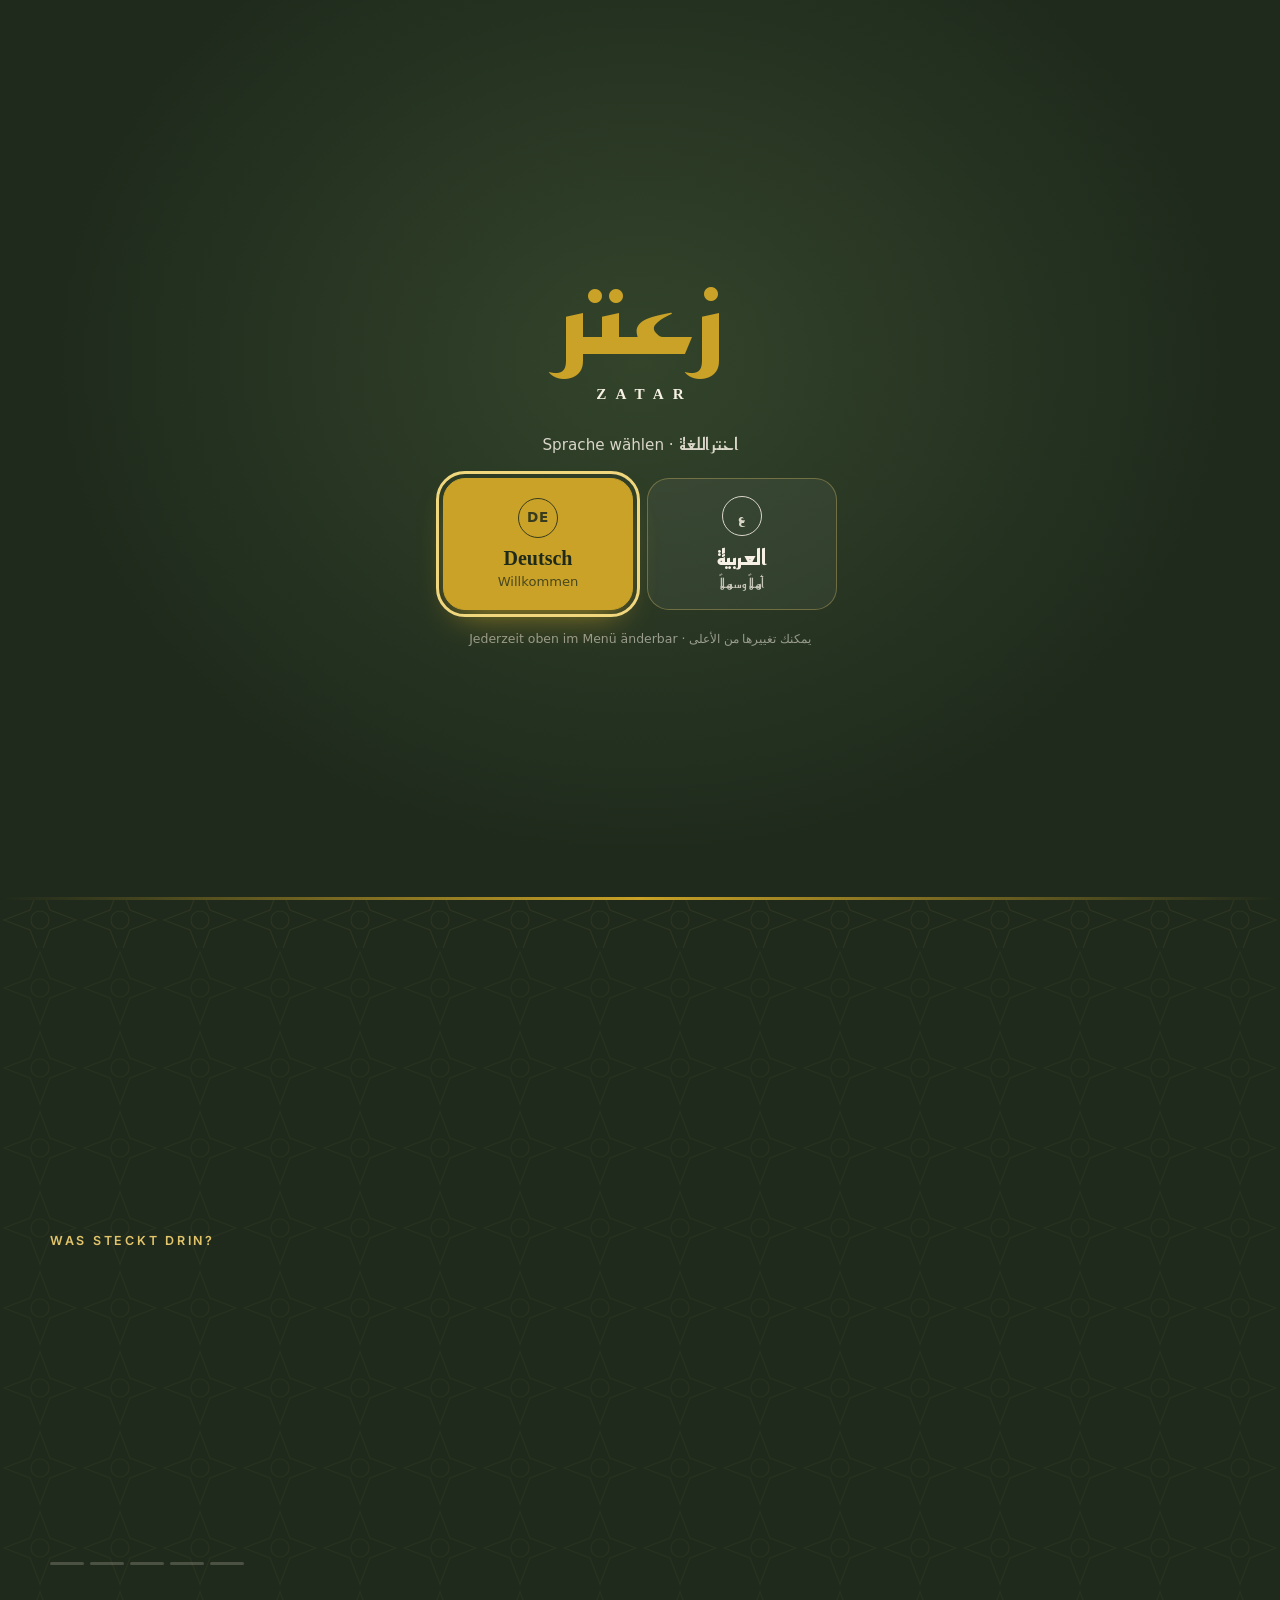
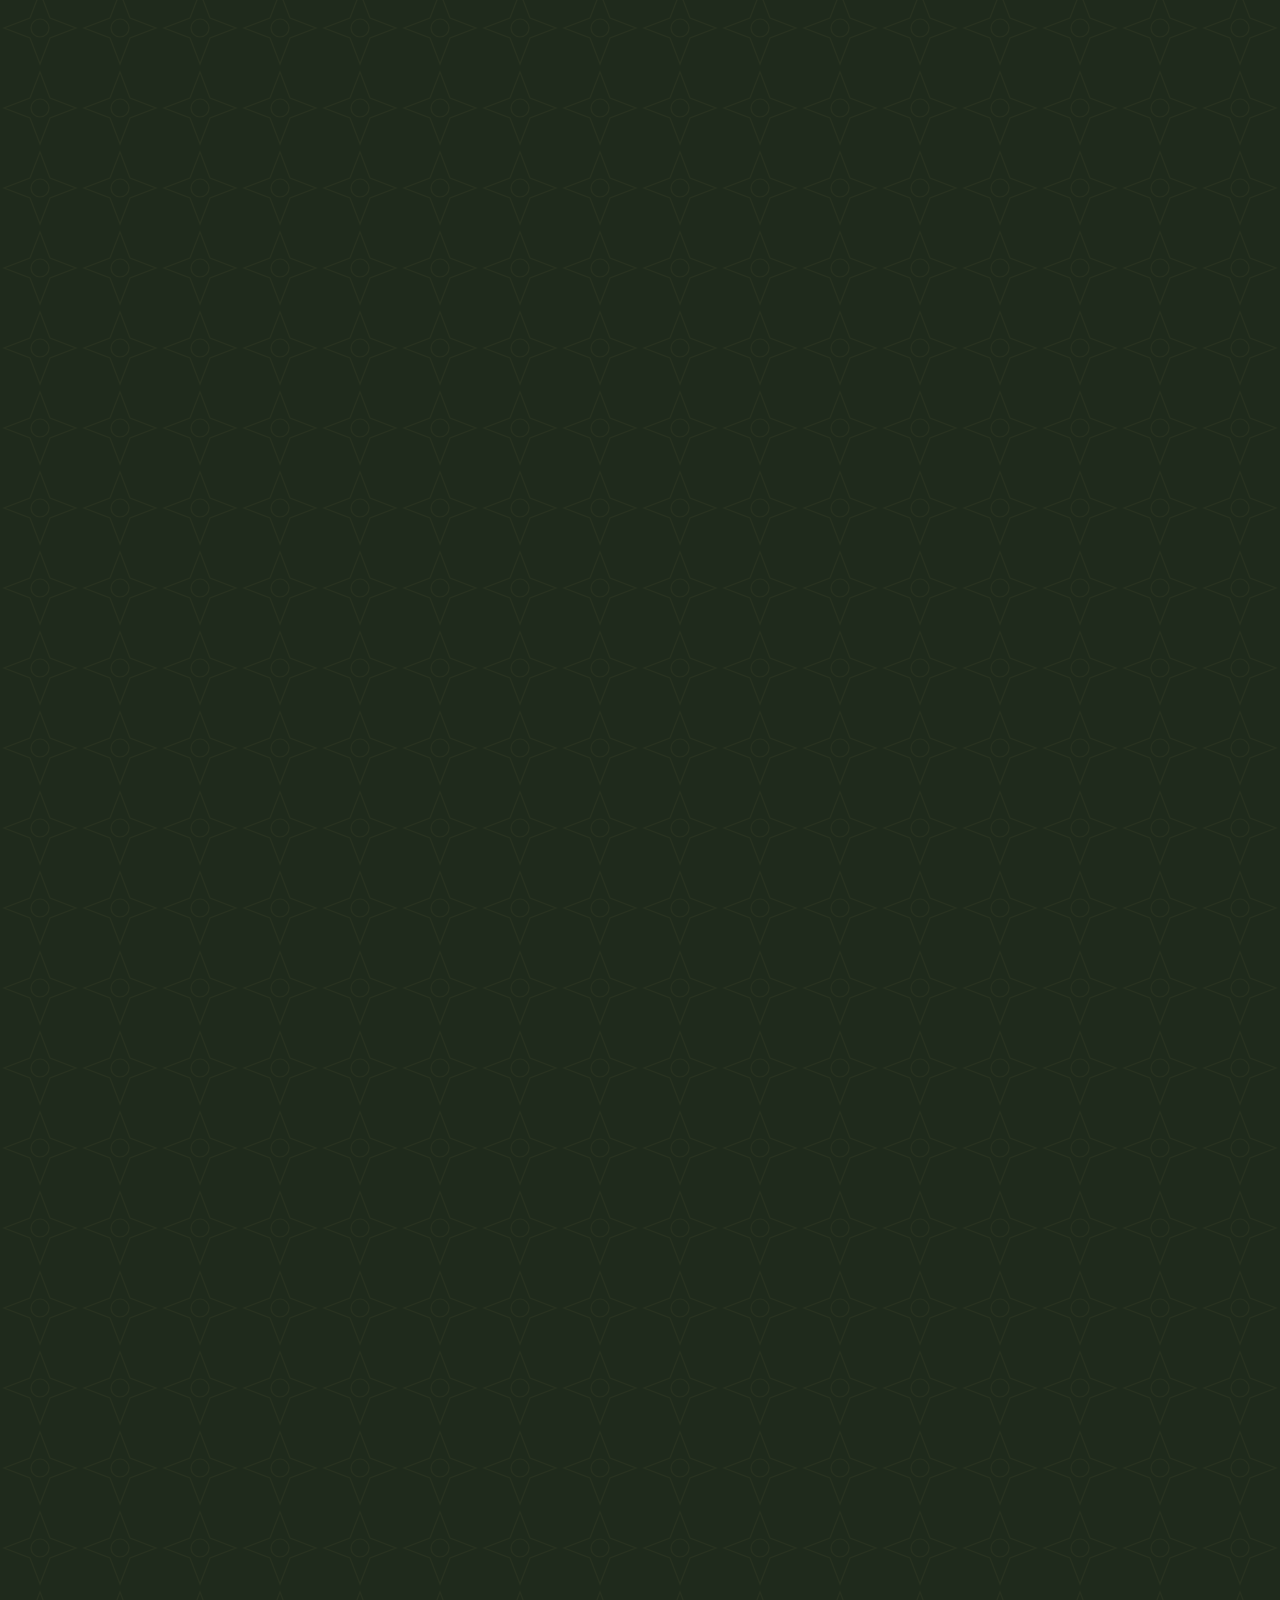
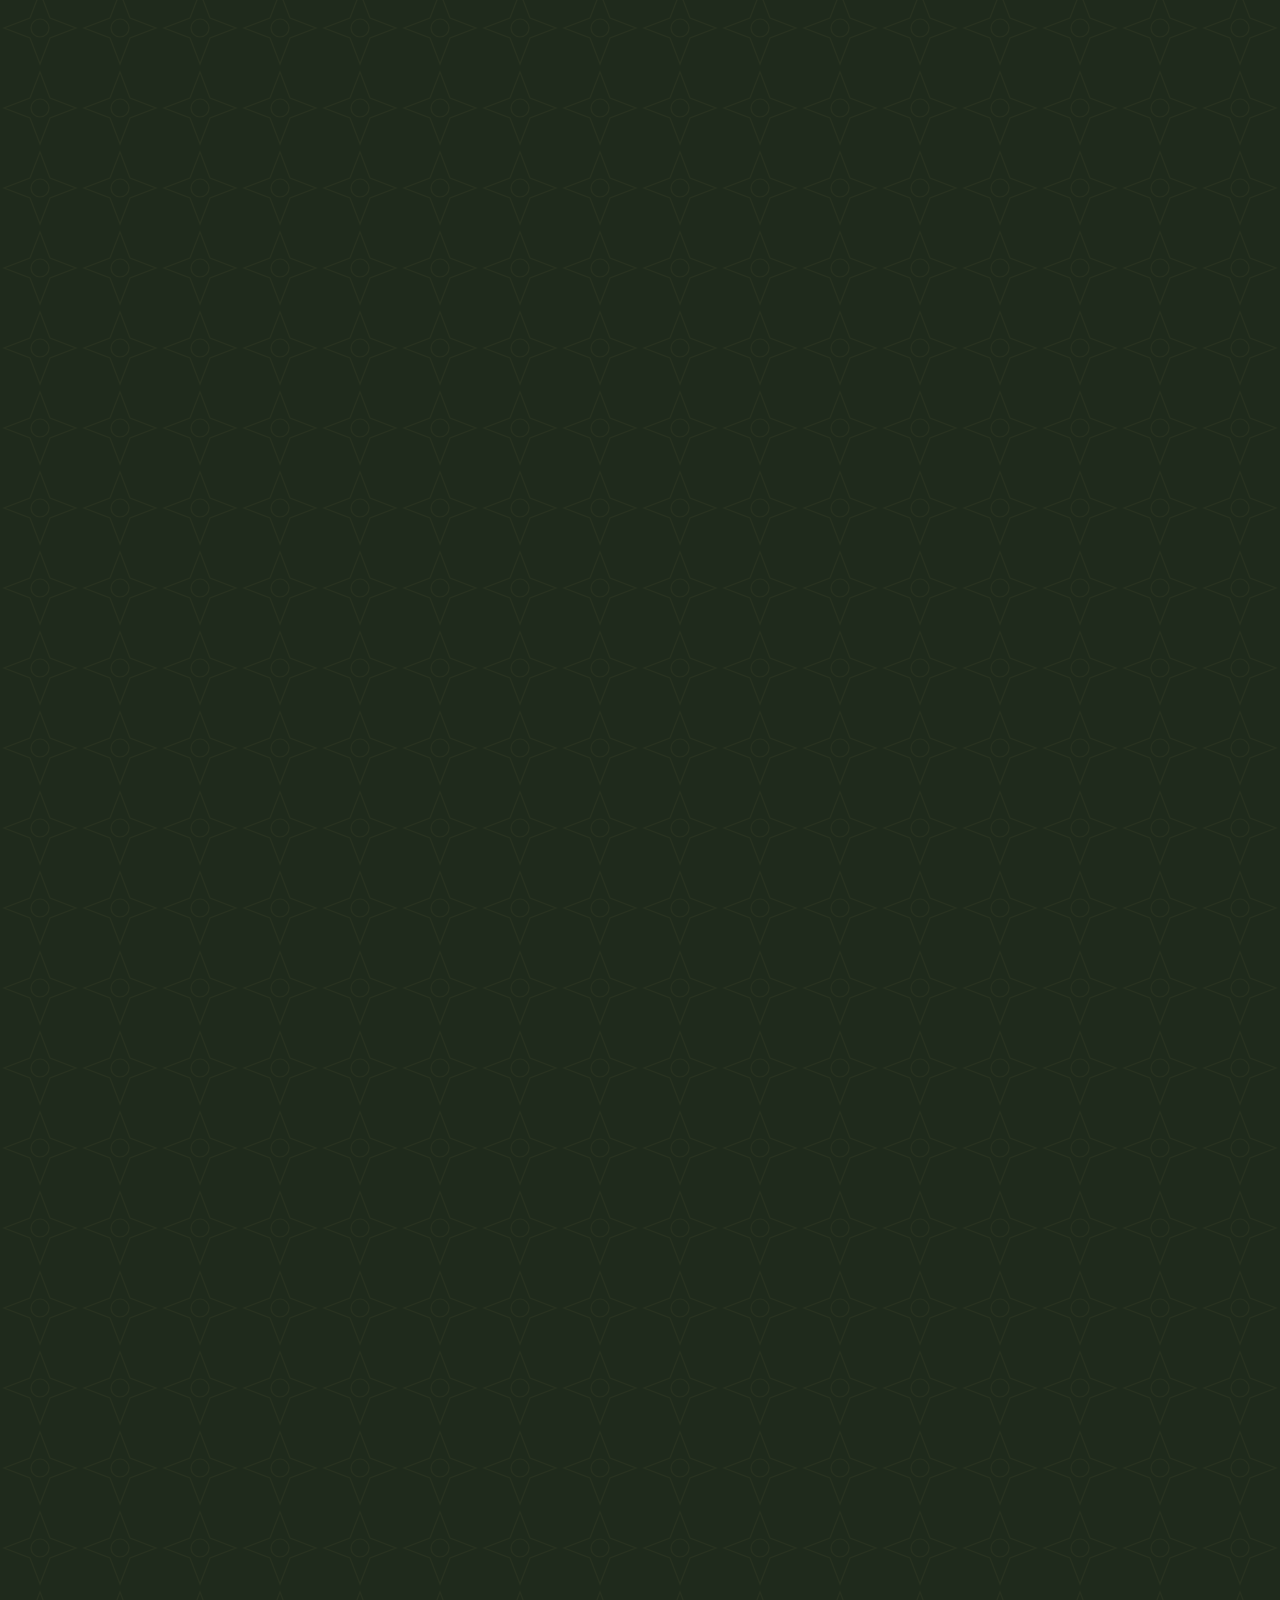
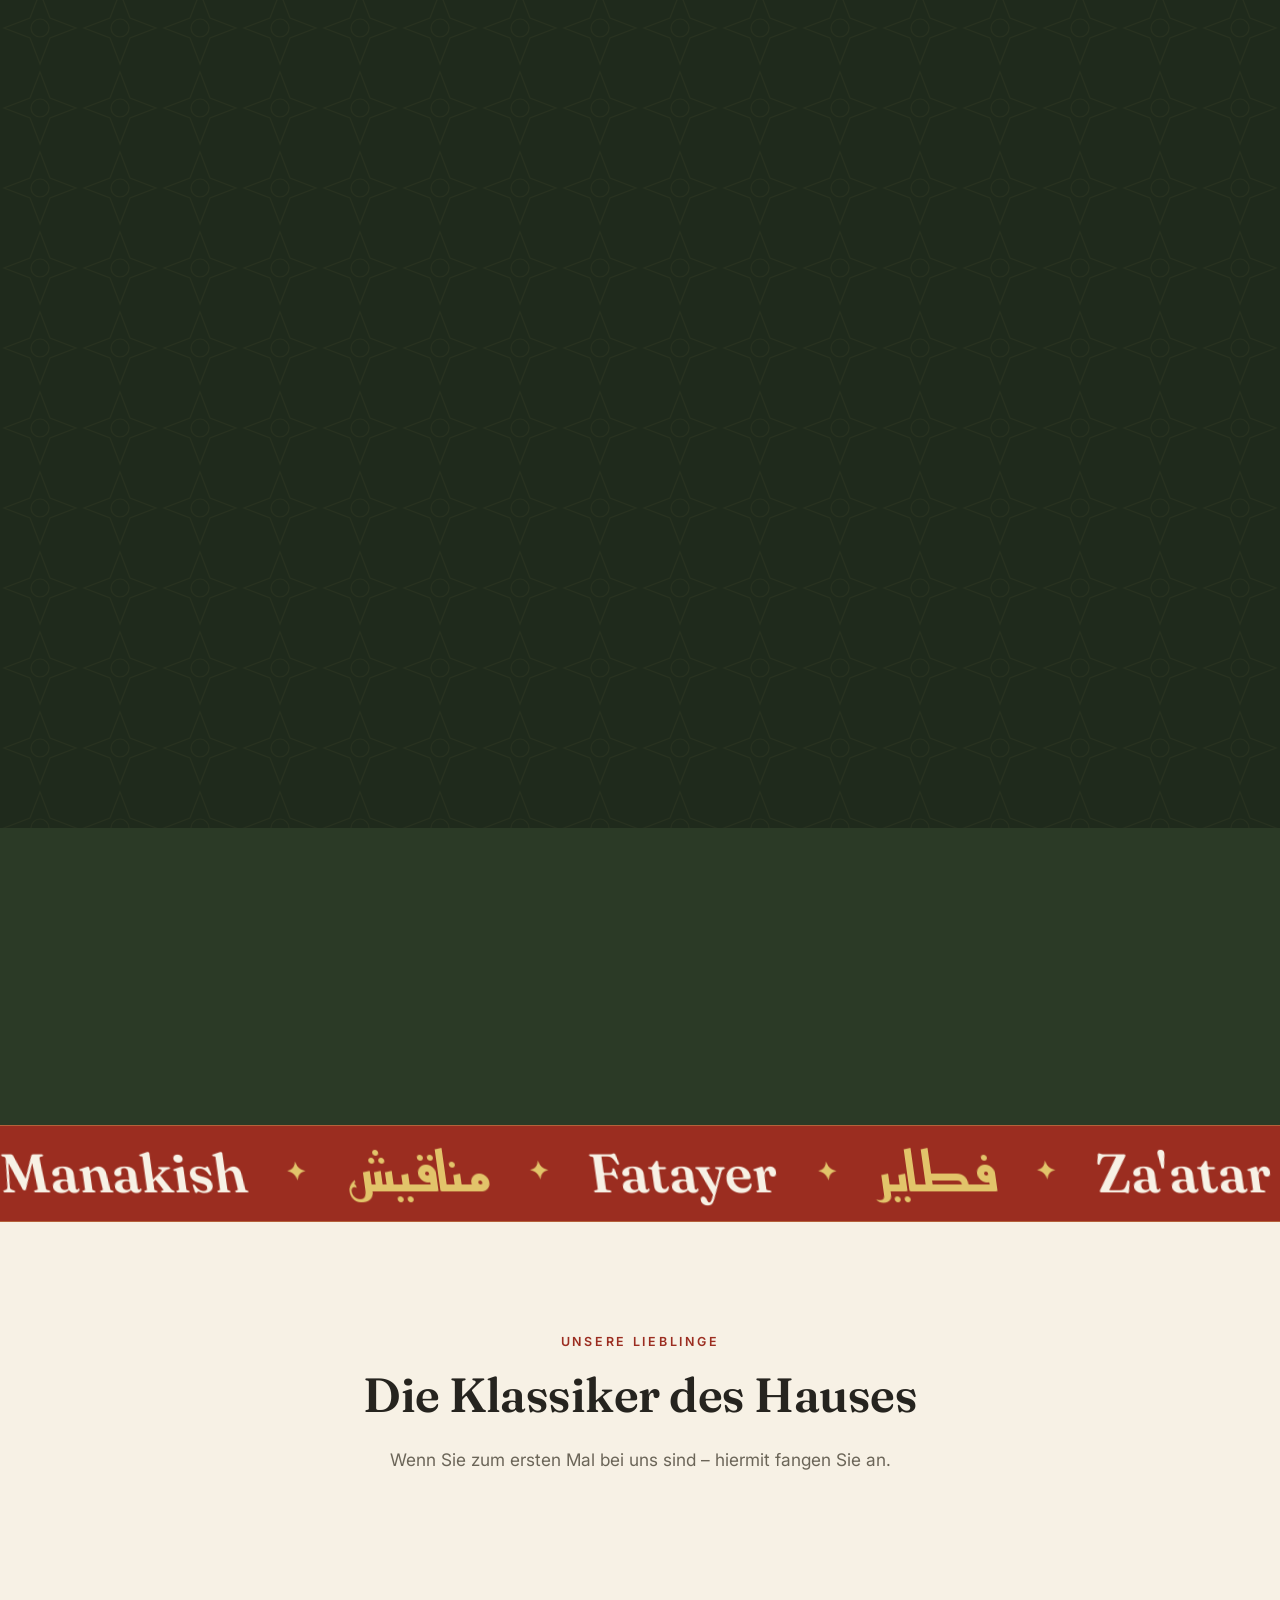
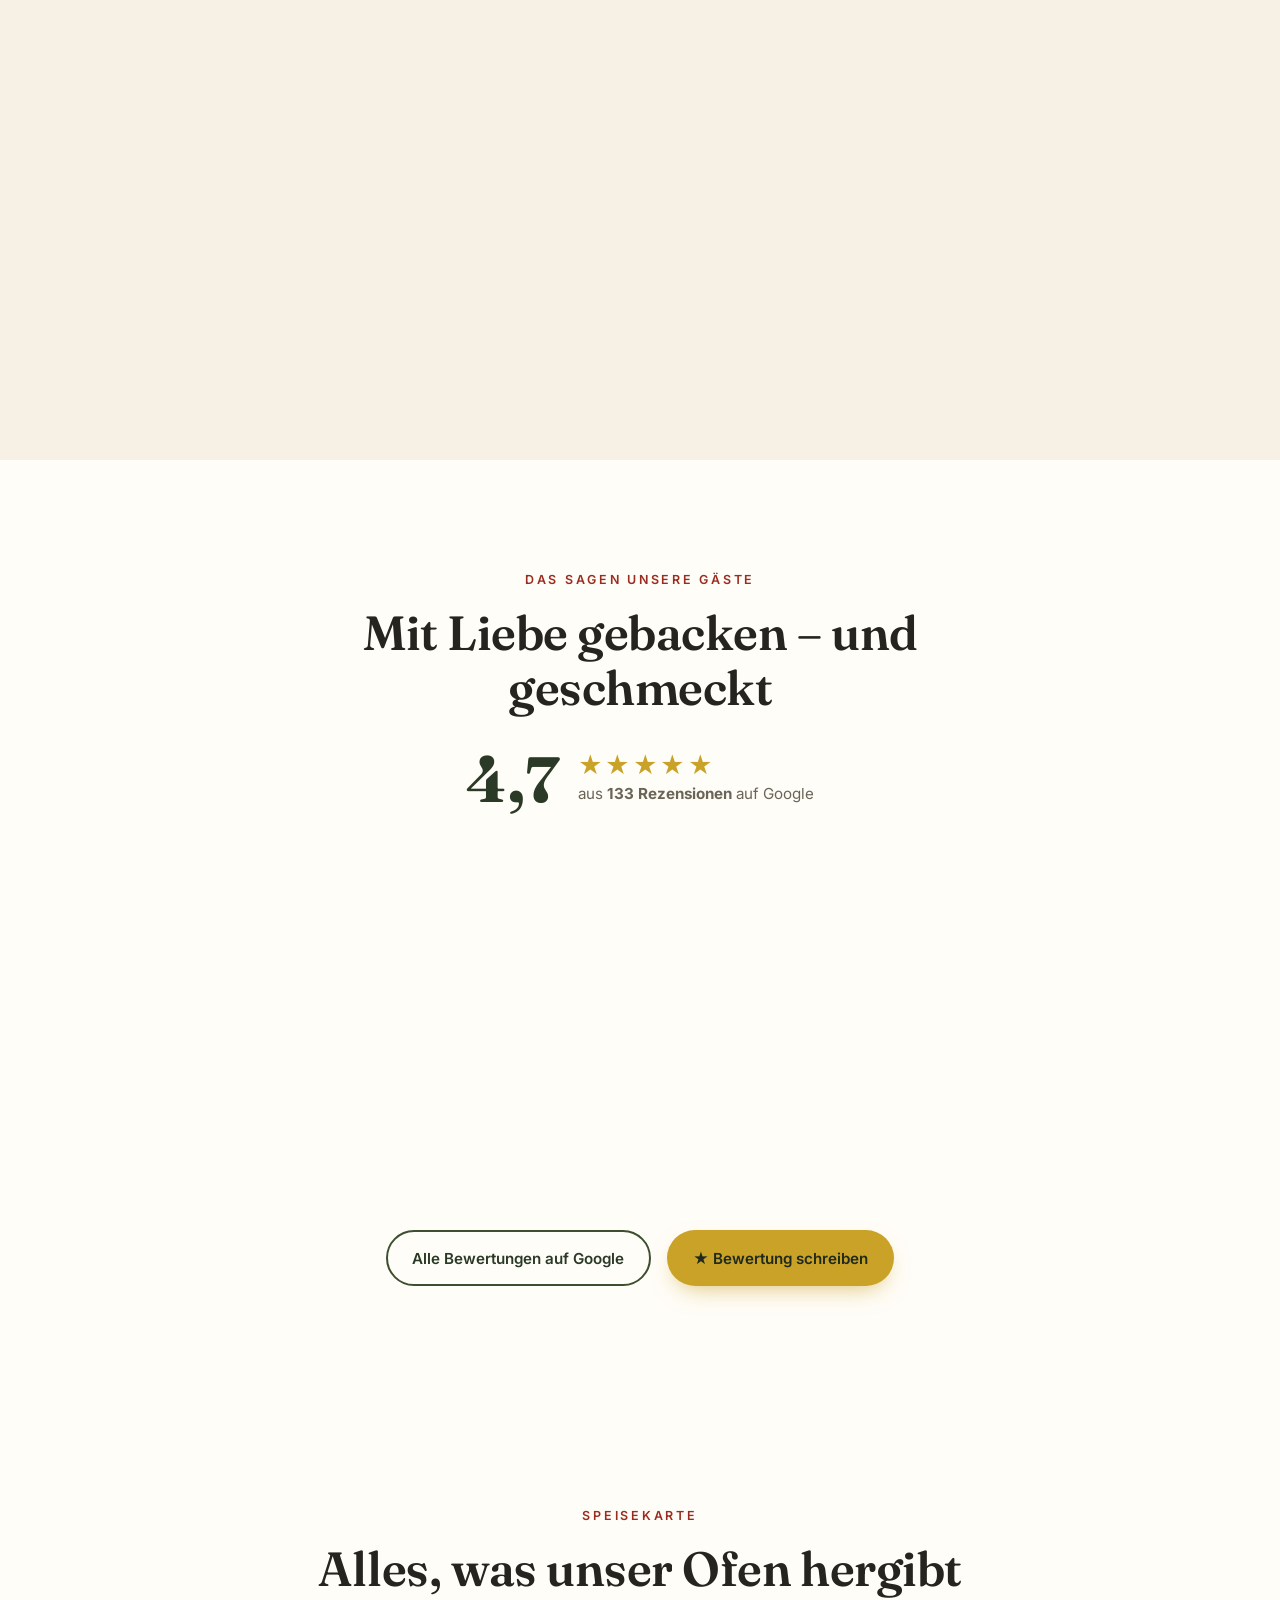
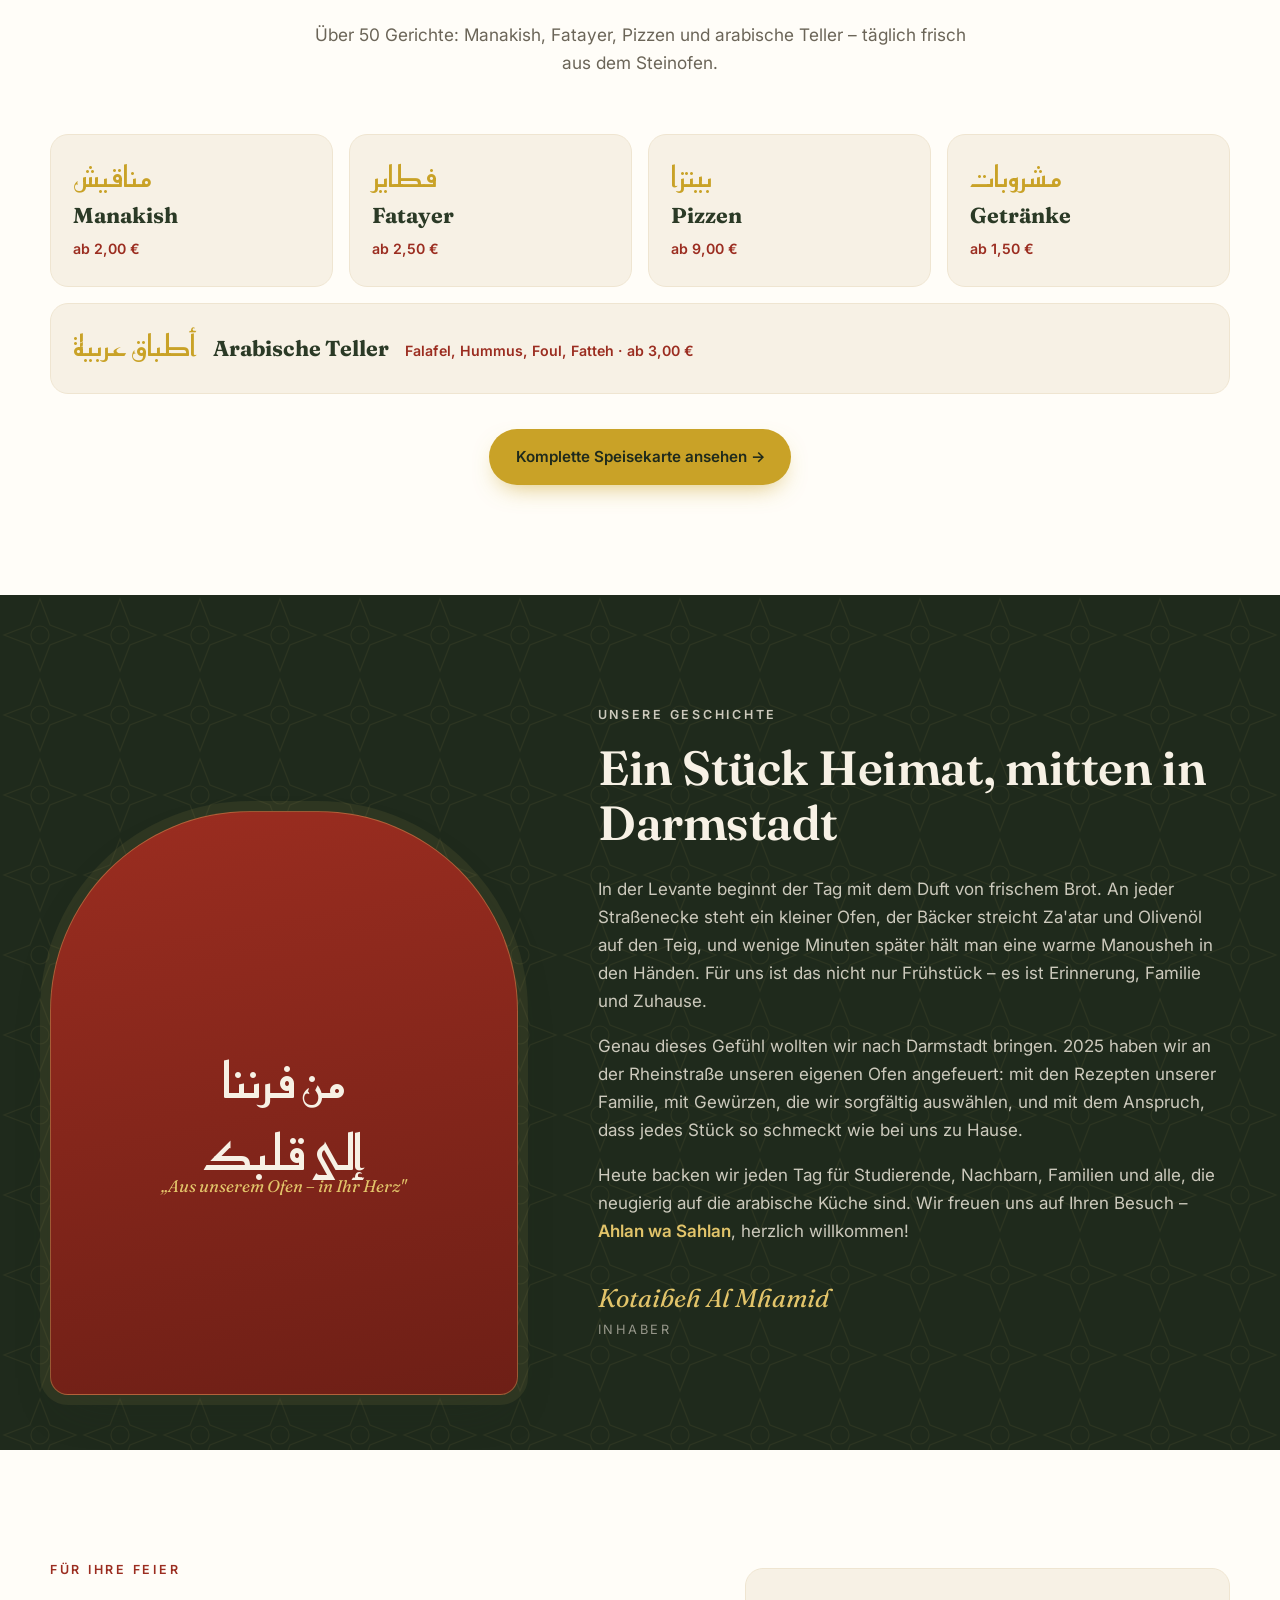
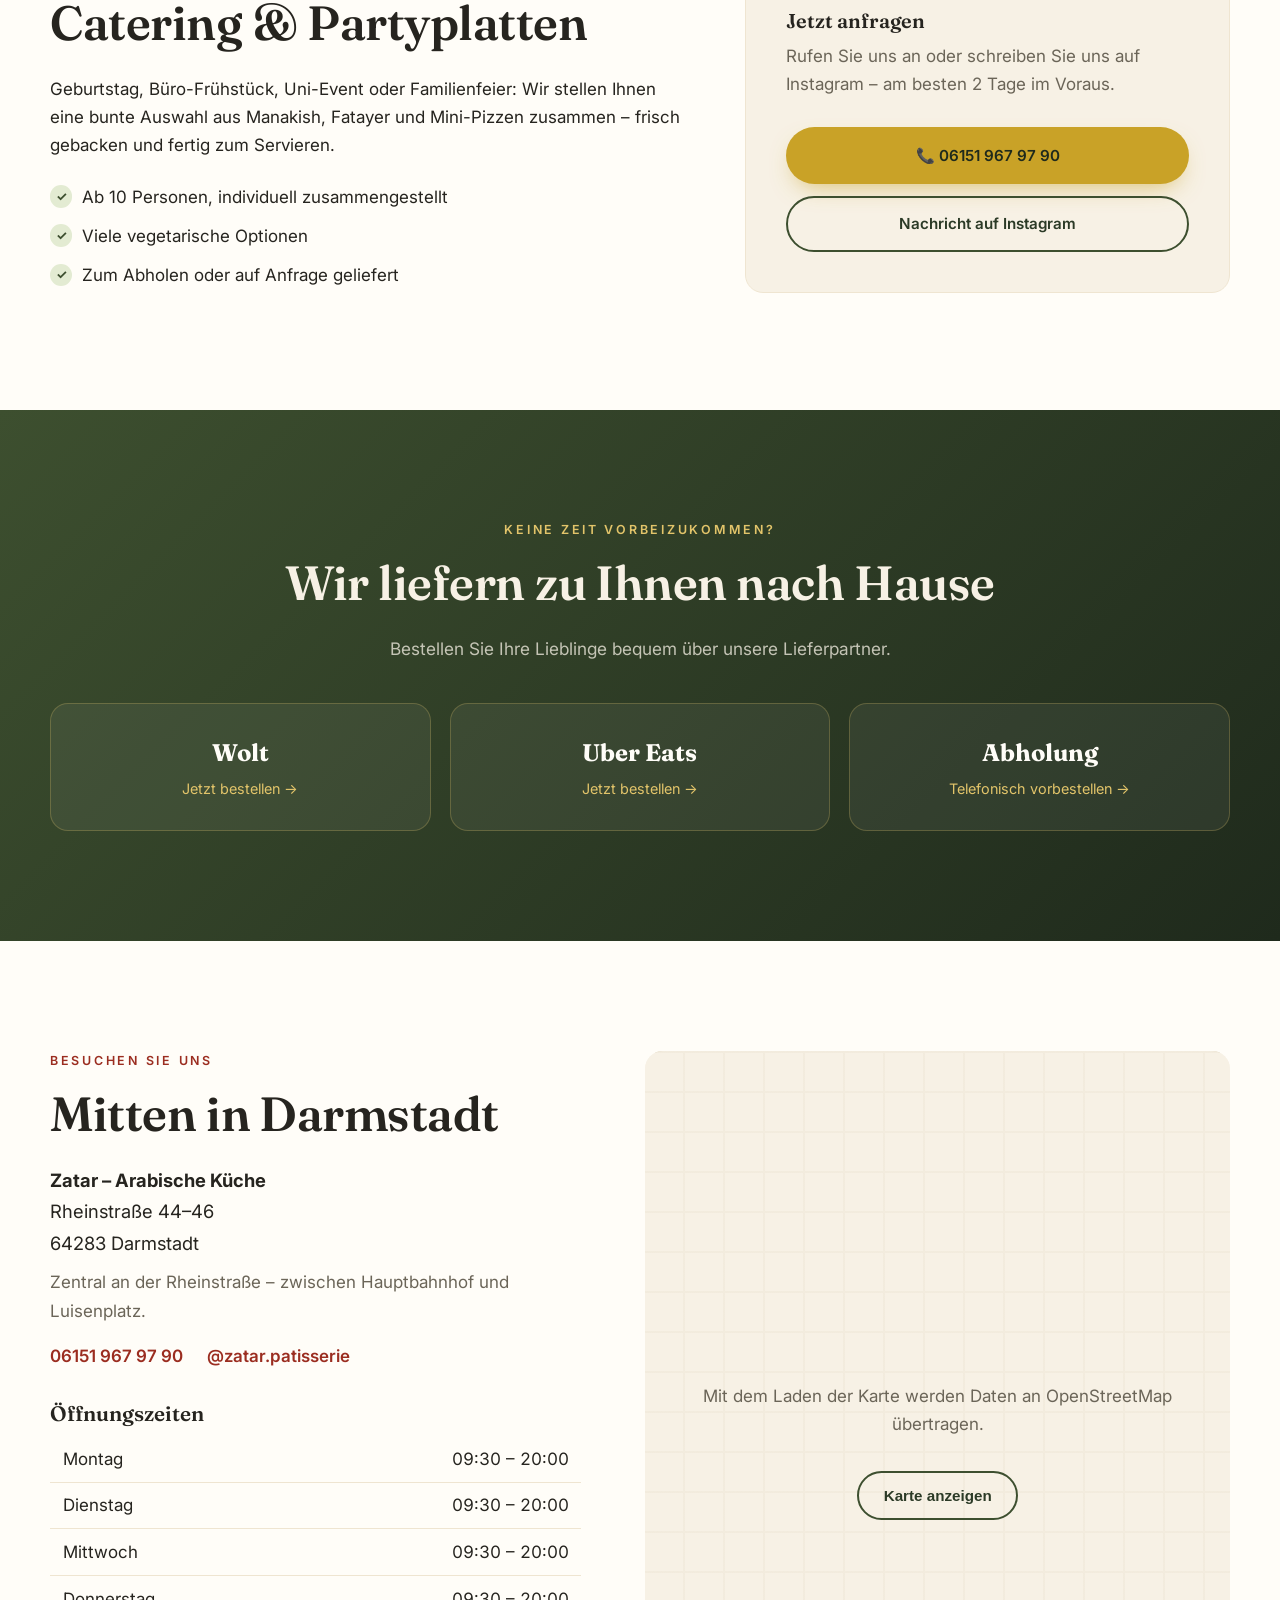
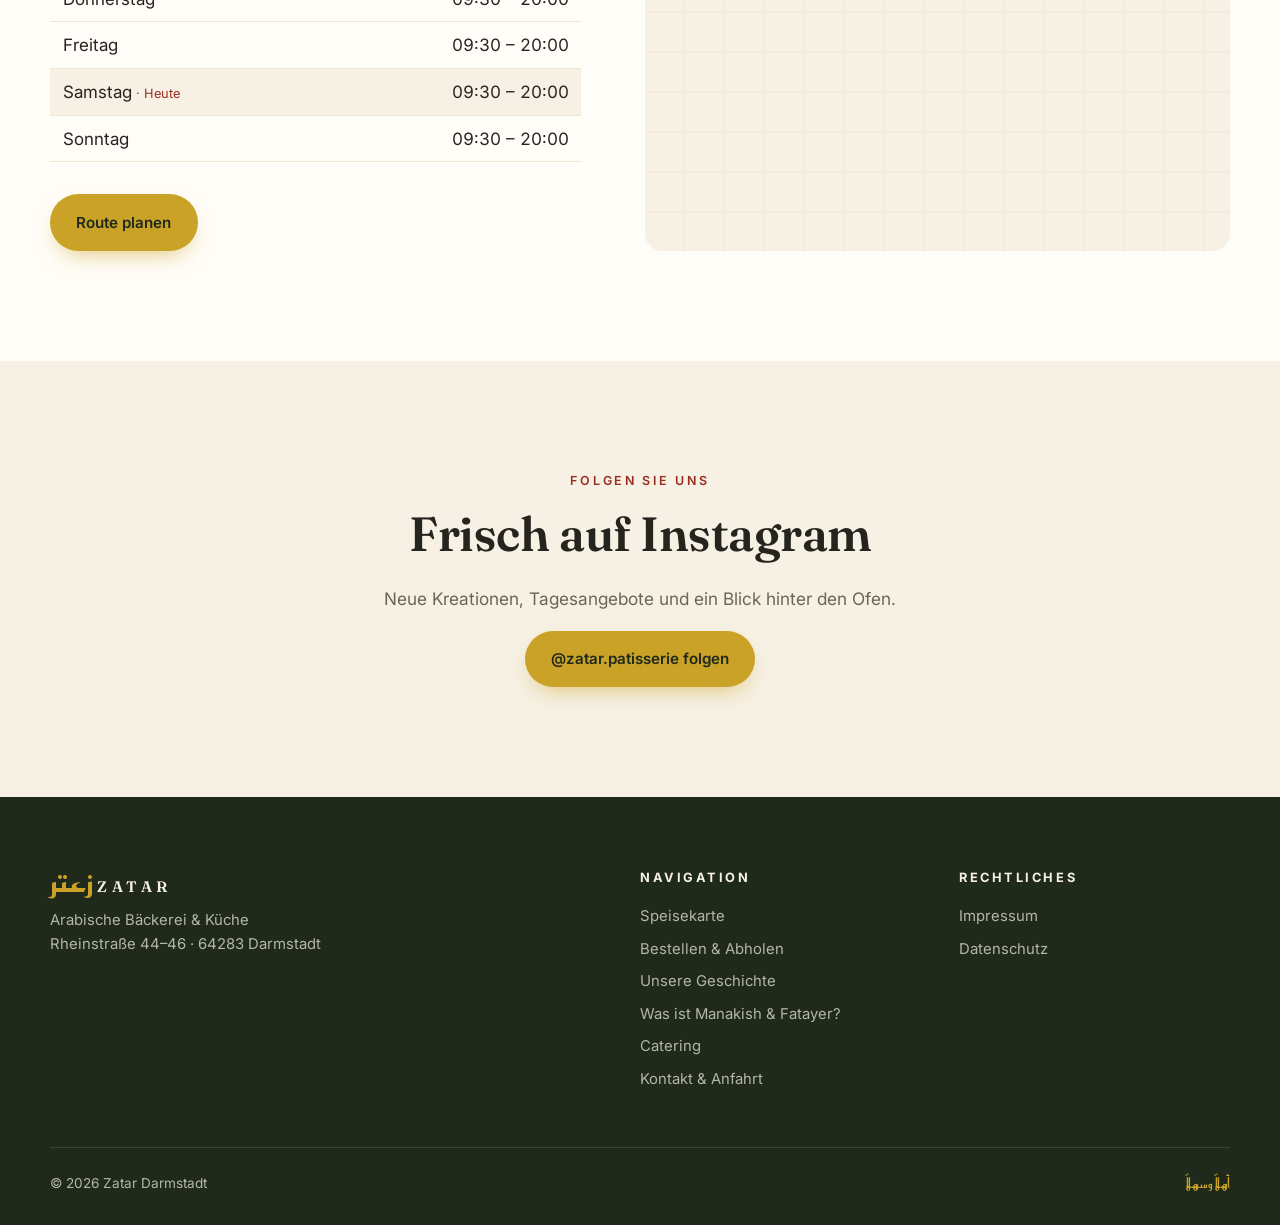
==== commit 4e79cc6e: "Bewertungszahl aktualisiert: 4,7 Sterne bei 133 Google-Rezensionen Co-Authored-By: Claude Opus 5.5 <" ====
--- a/index.html
+++ b/index.html
@@ -146,7 +146,7 @@
           </div>
           <ul class="hero__facts">
             <li><strong>ab 2 €</strong><span>Manakish</span></li>
-            <li><strong>4,7 ★</strong><span>128 Google-Rezensionen</span></li>
+            <li><strong>4,7 ★</strong><span>133 Google-Rezensionen</span></li>
             <li><strong>täglich</strong><span>ab 9:30 Uhr</span></li>
           </ul>
         </div>
@@ -303,7 +303,7 @@
 
 
     <!-- ============ BEWERTUNGEN ============ -->
-    <!-- Echte Google-Rezensionen (Stand: 24.09.2026), gekürzt. Zahlen gelegentlich aktualisieren. -->
+    <!-- Echte Google-Rezensionen (Bewertungszahl Stand: 03.10.2026), gekürzt. Zahlen gelegentlich aktualisieren. -->
     <section class="section reviews" id="bewertungen">
       <div class="container">
         <header class="section__head reveal">
@@ -315,7 +315,7 @@
           <div class="rating__score">4,7</div>
           <div>
             <div class="rating__stars" aria-label="4,7 von 5 Sternen">★★★★★</div>
-            <p class="rating__meta">aus <strong>128 Rezensionen</strong> auf Google</p>
+            <p class="rating__meta">aus <strong>133 Rezensionen</strong> auf Google</p>
           </div>
         </div>
 
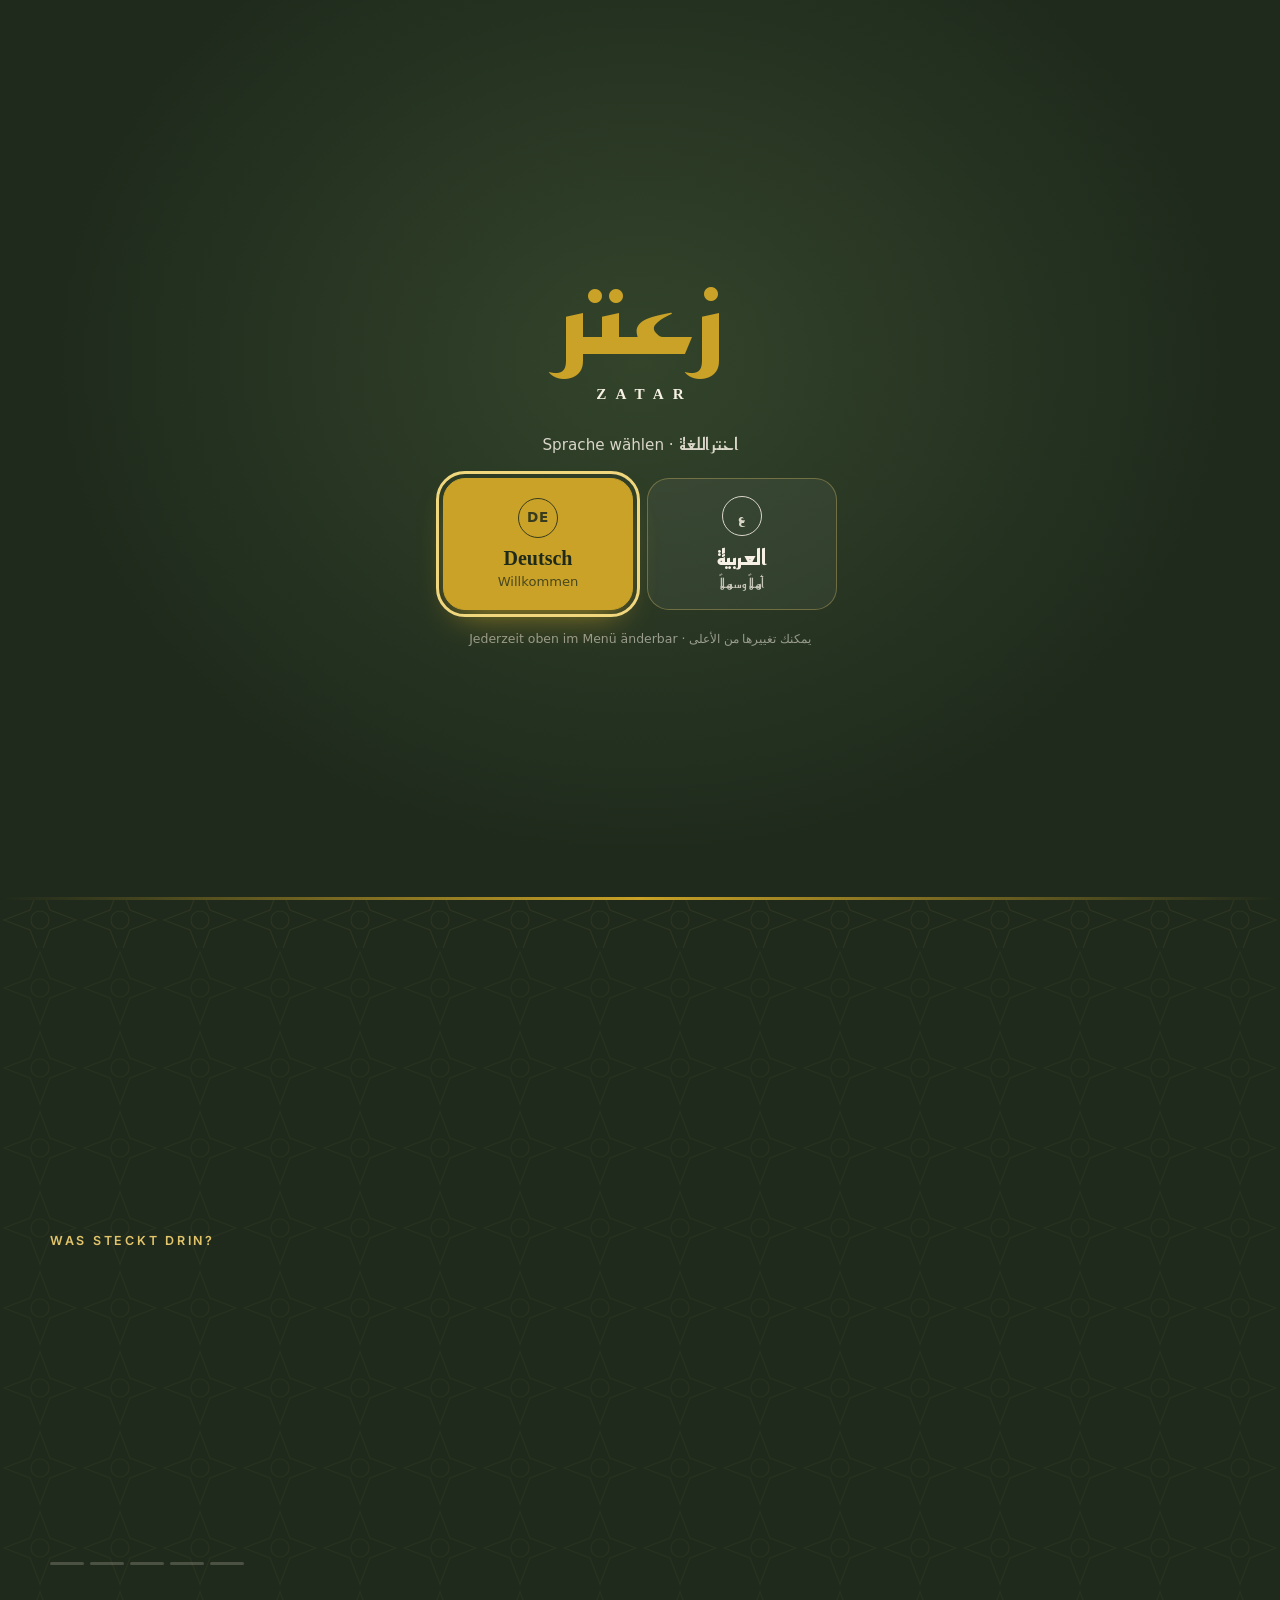
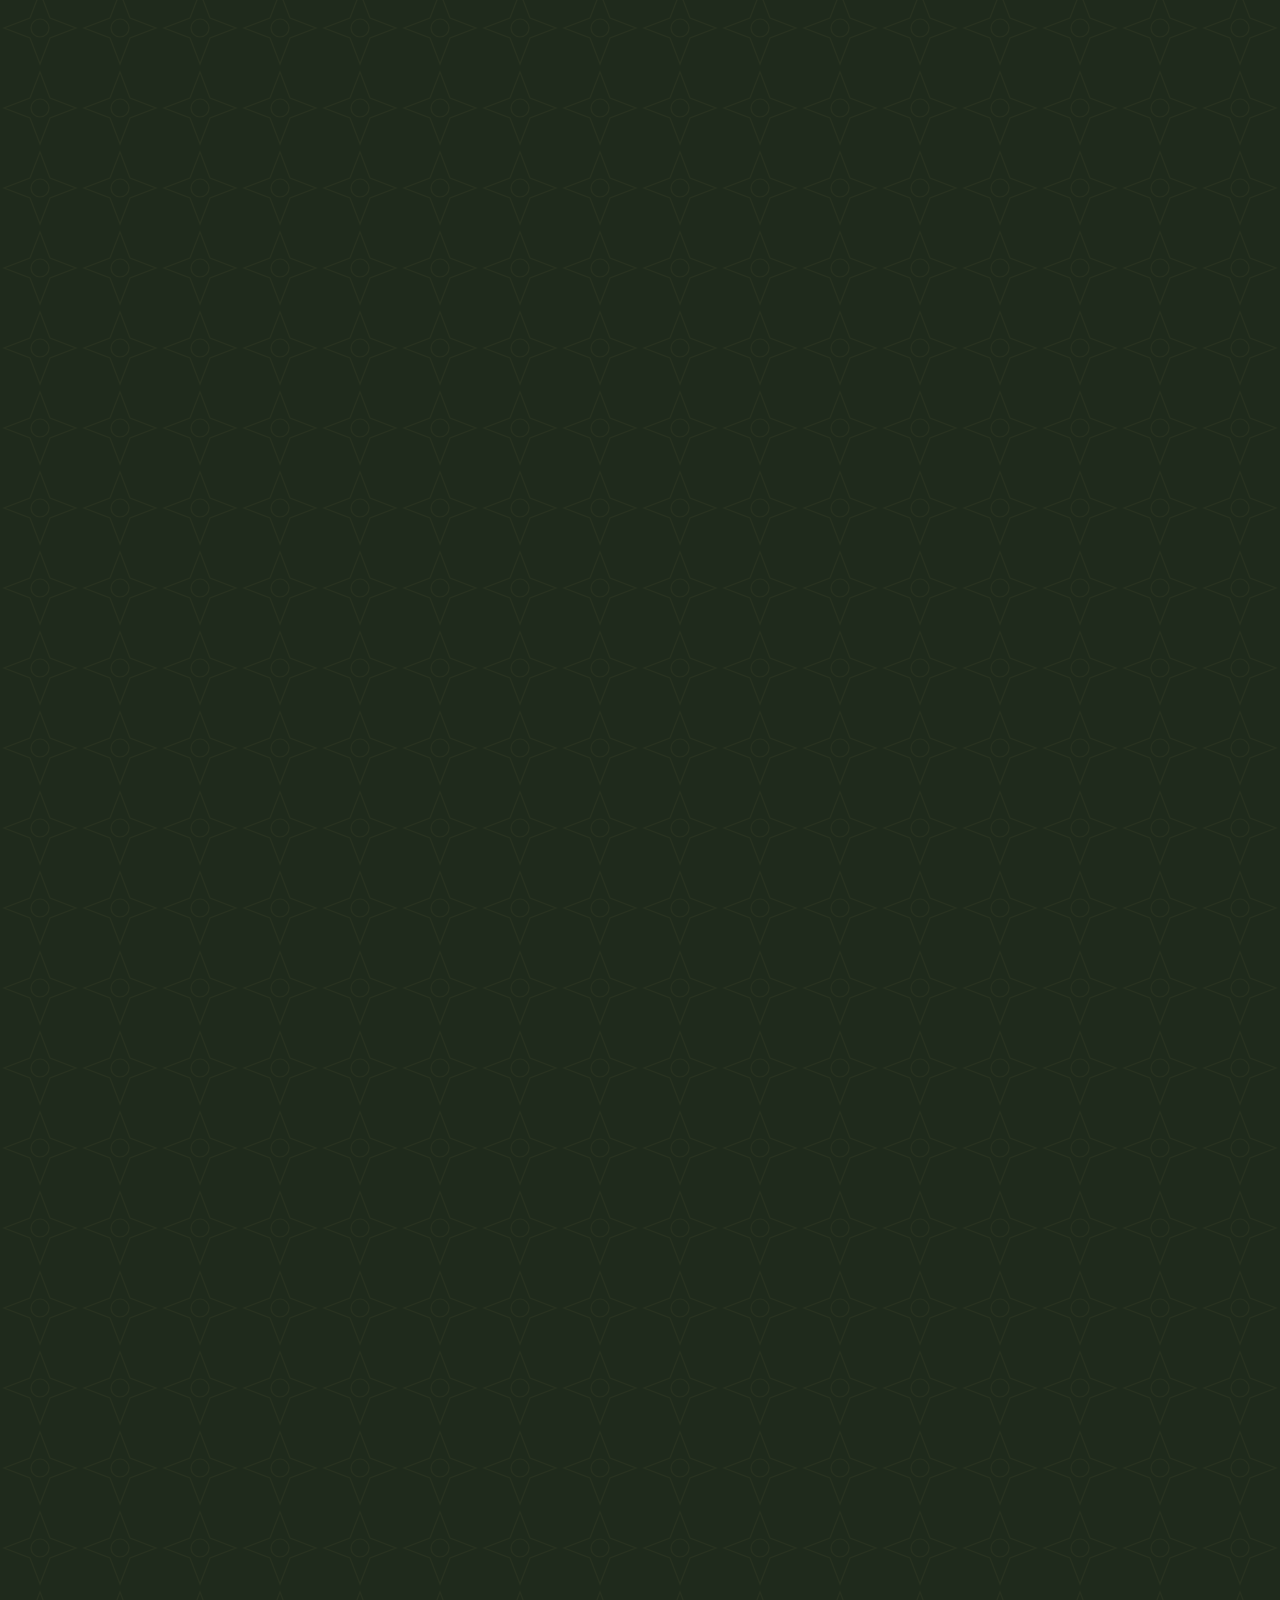
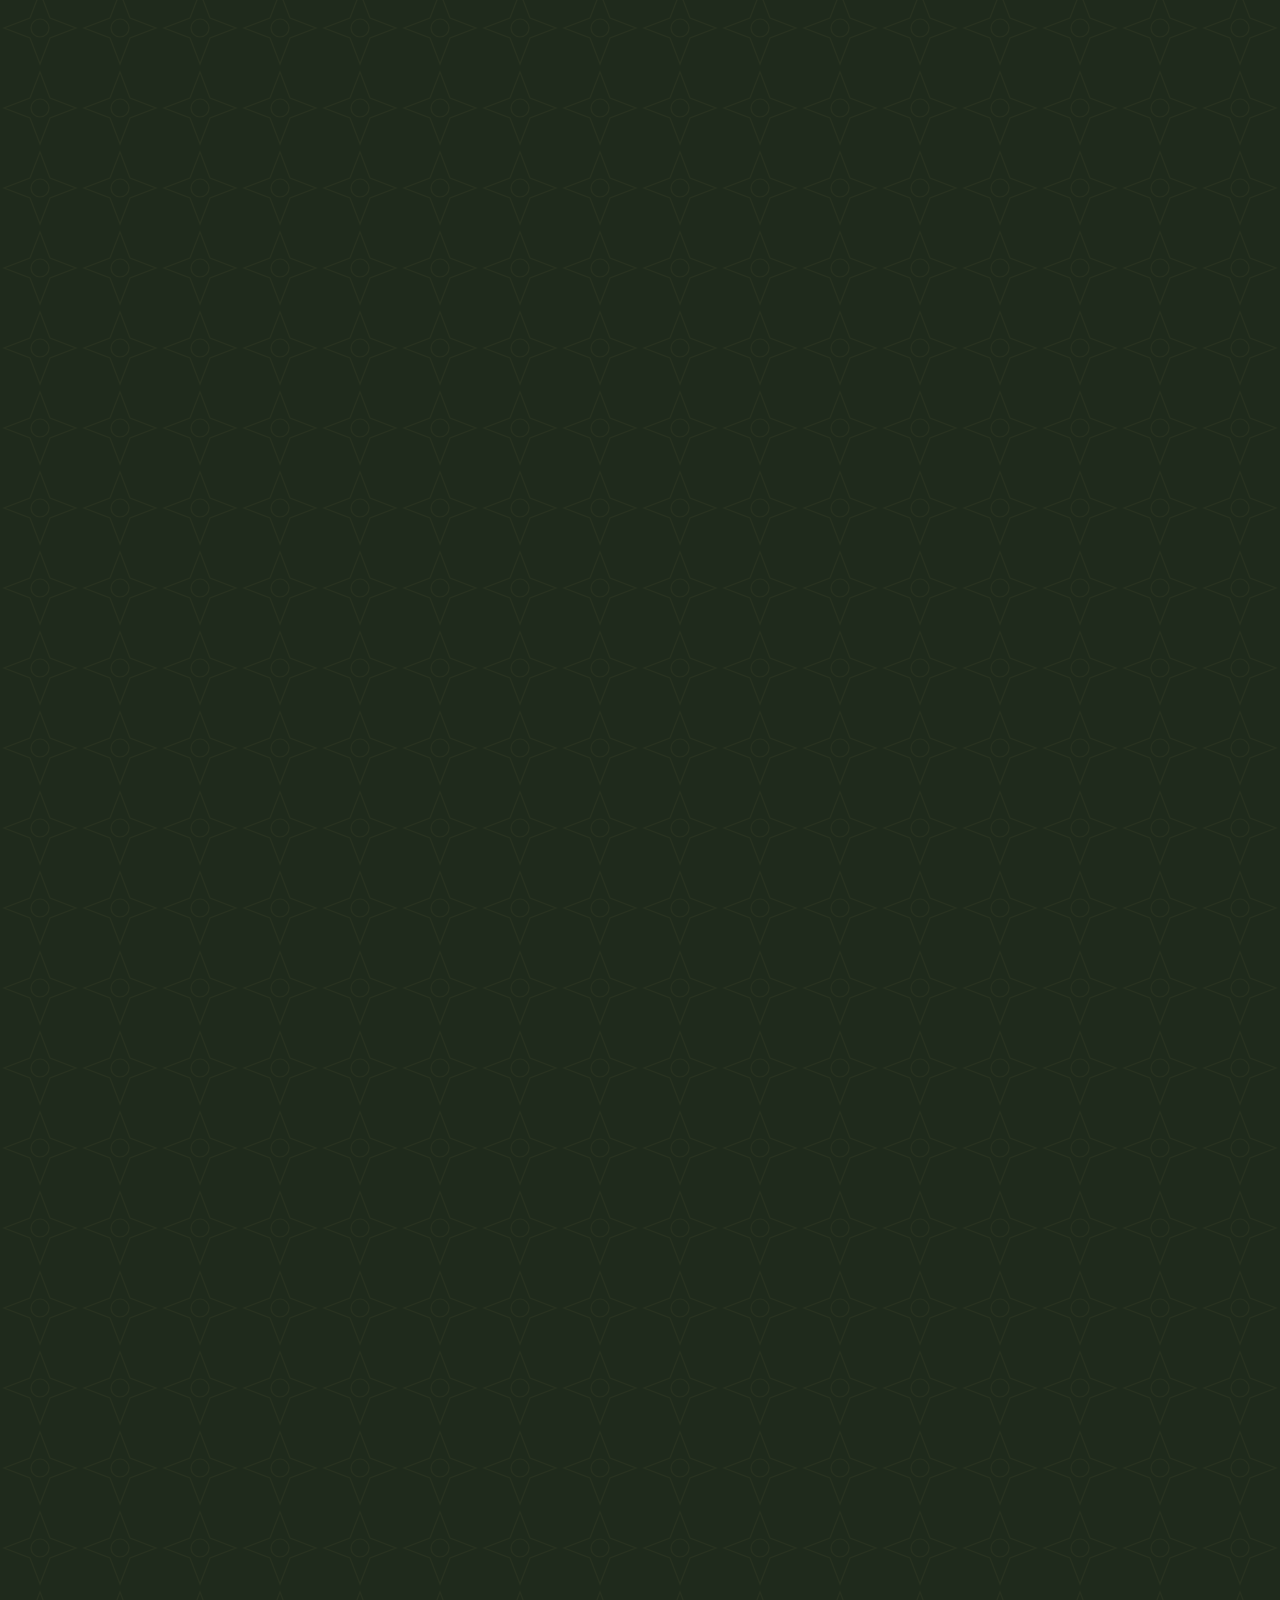
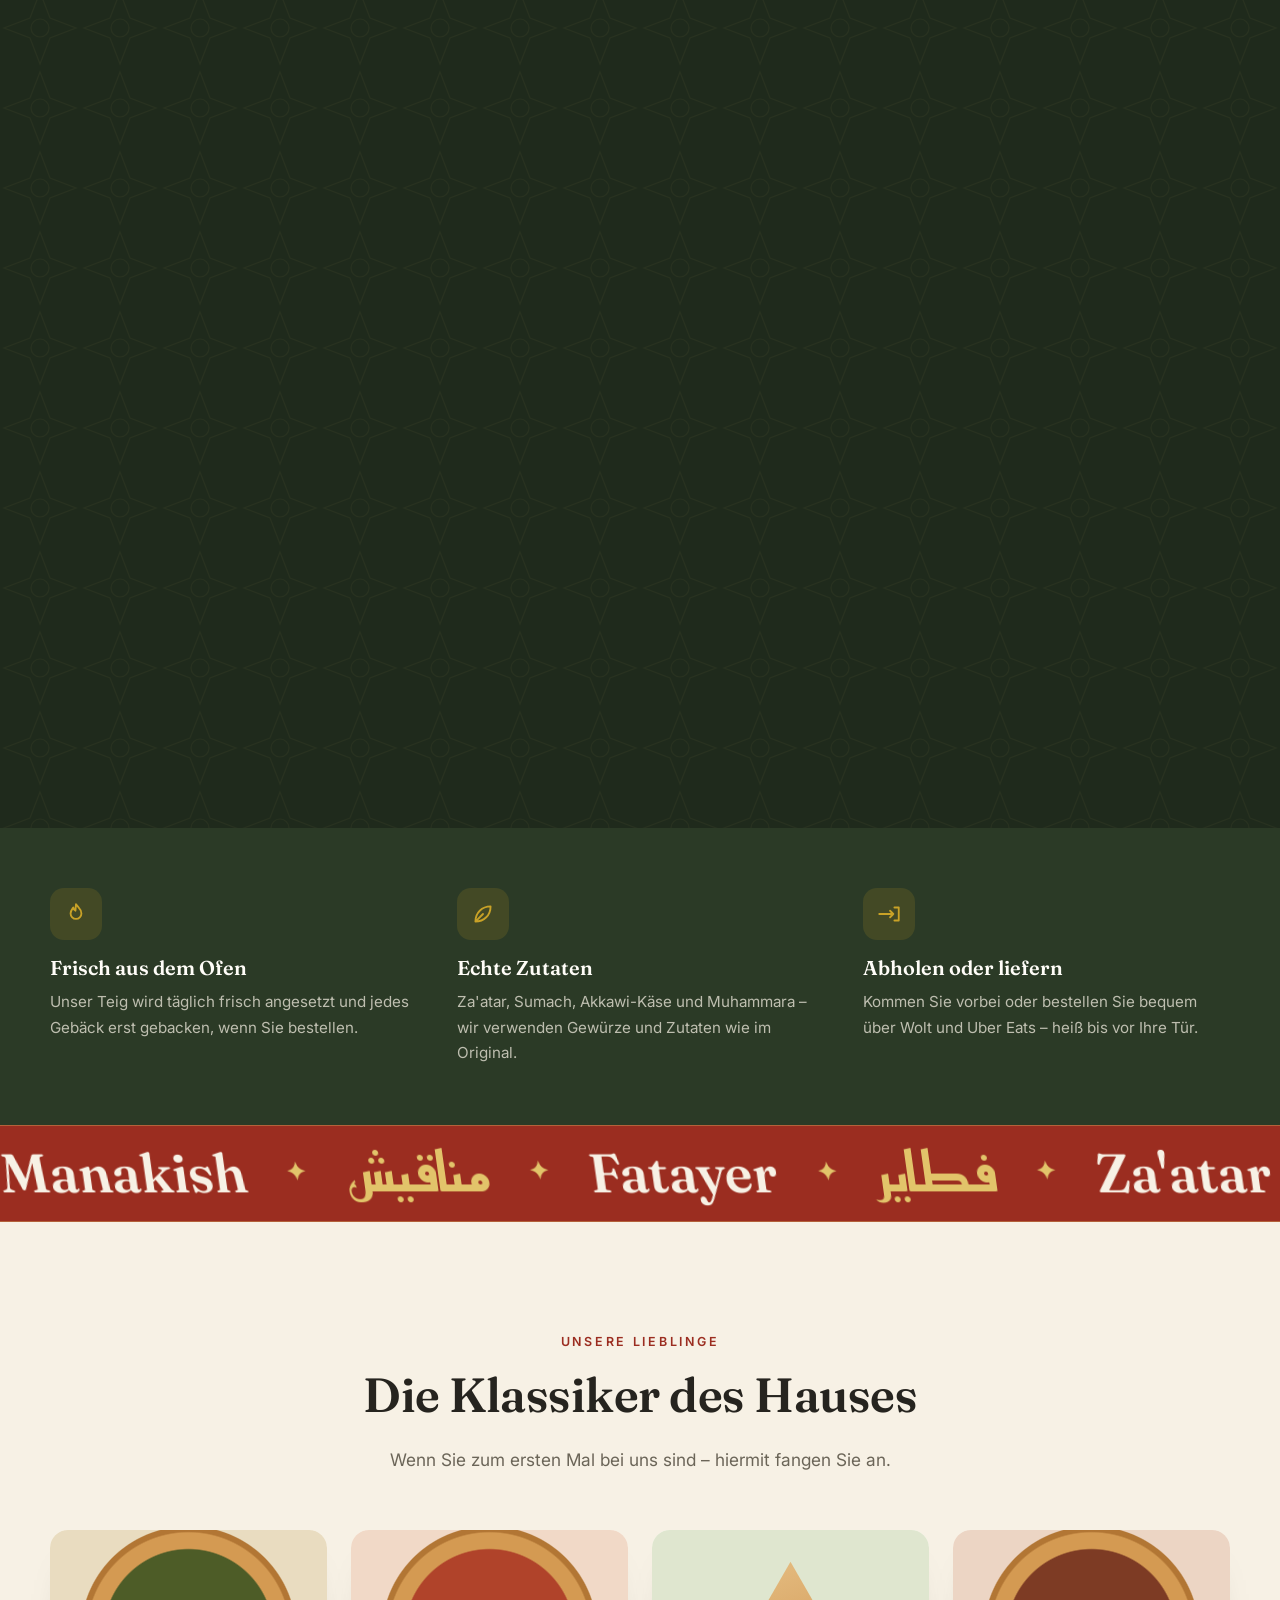
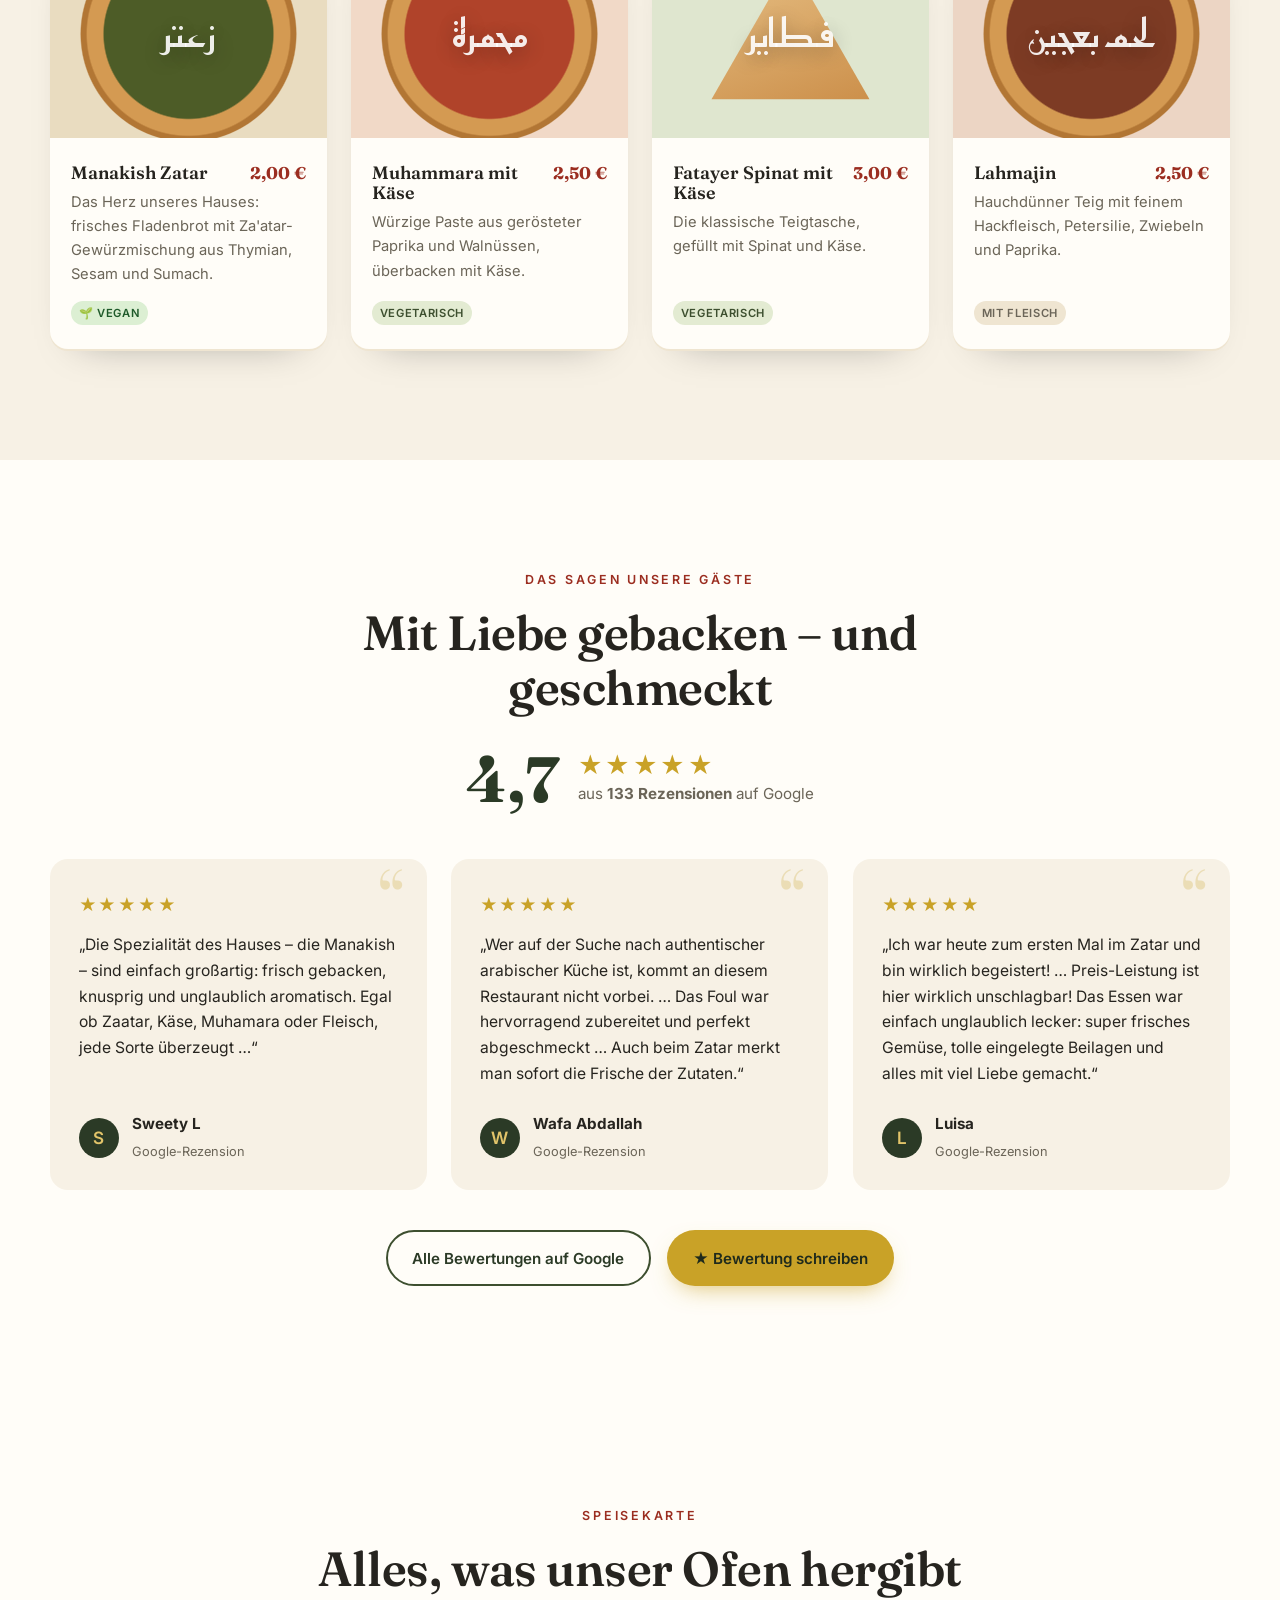
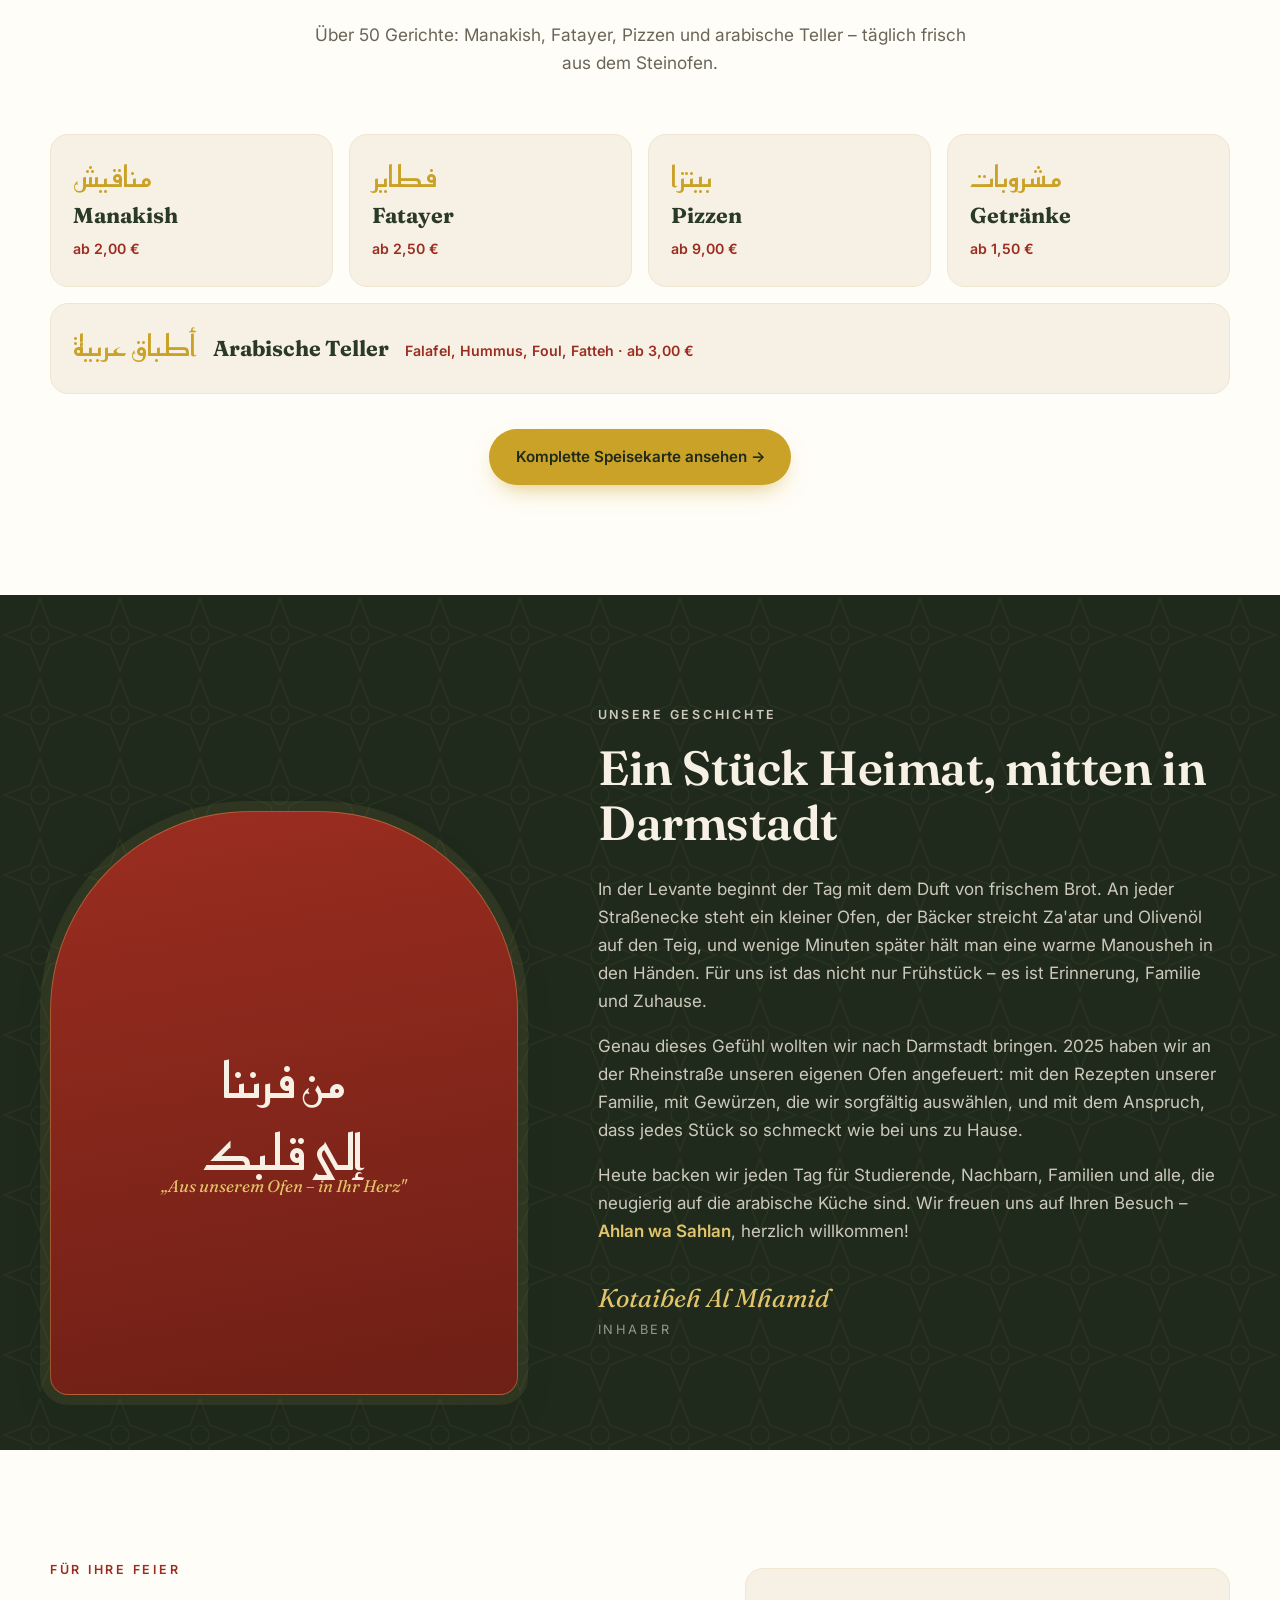
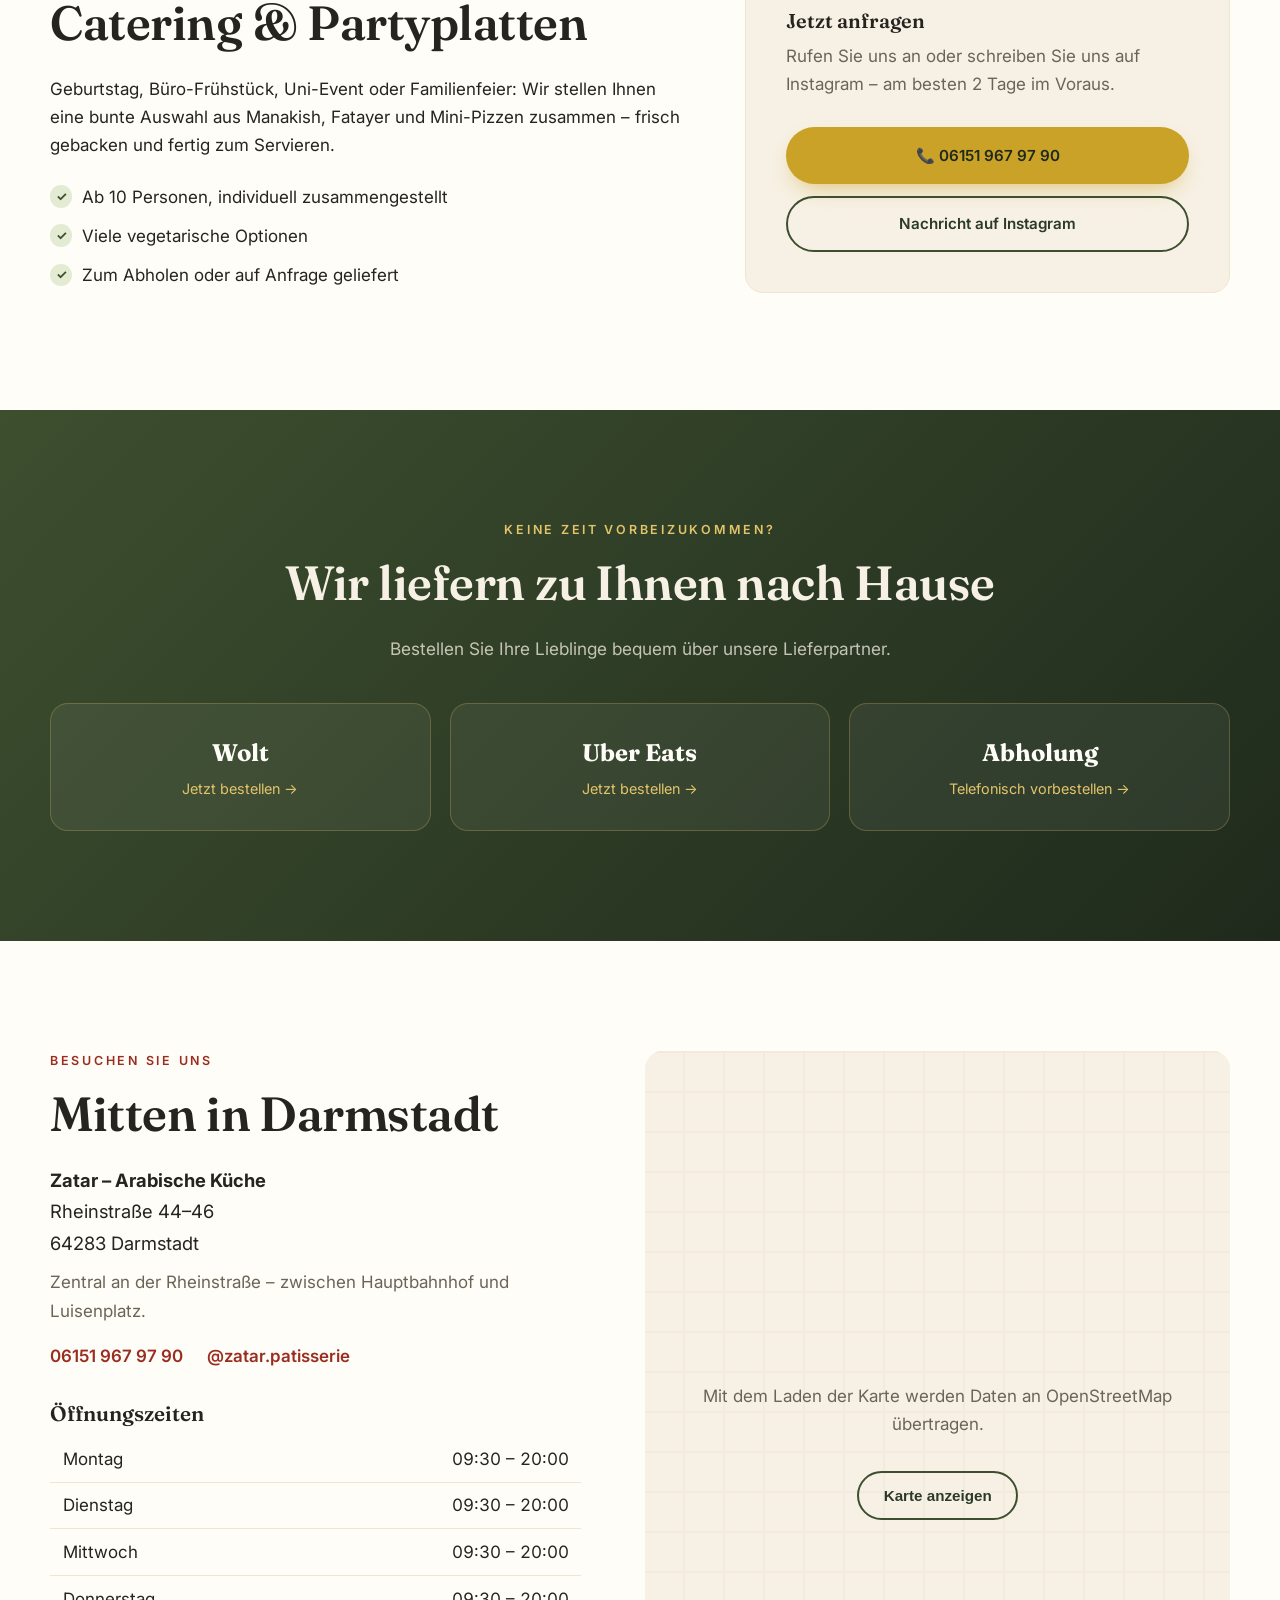
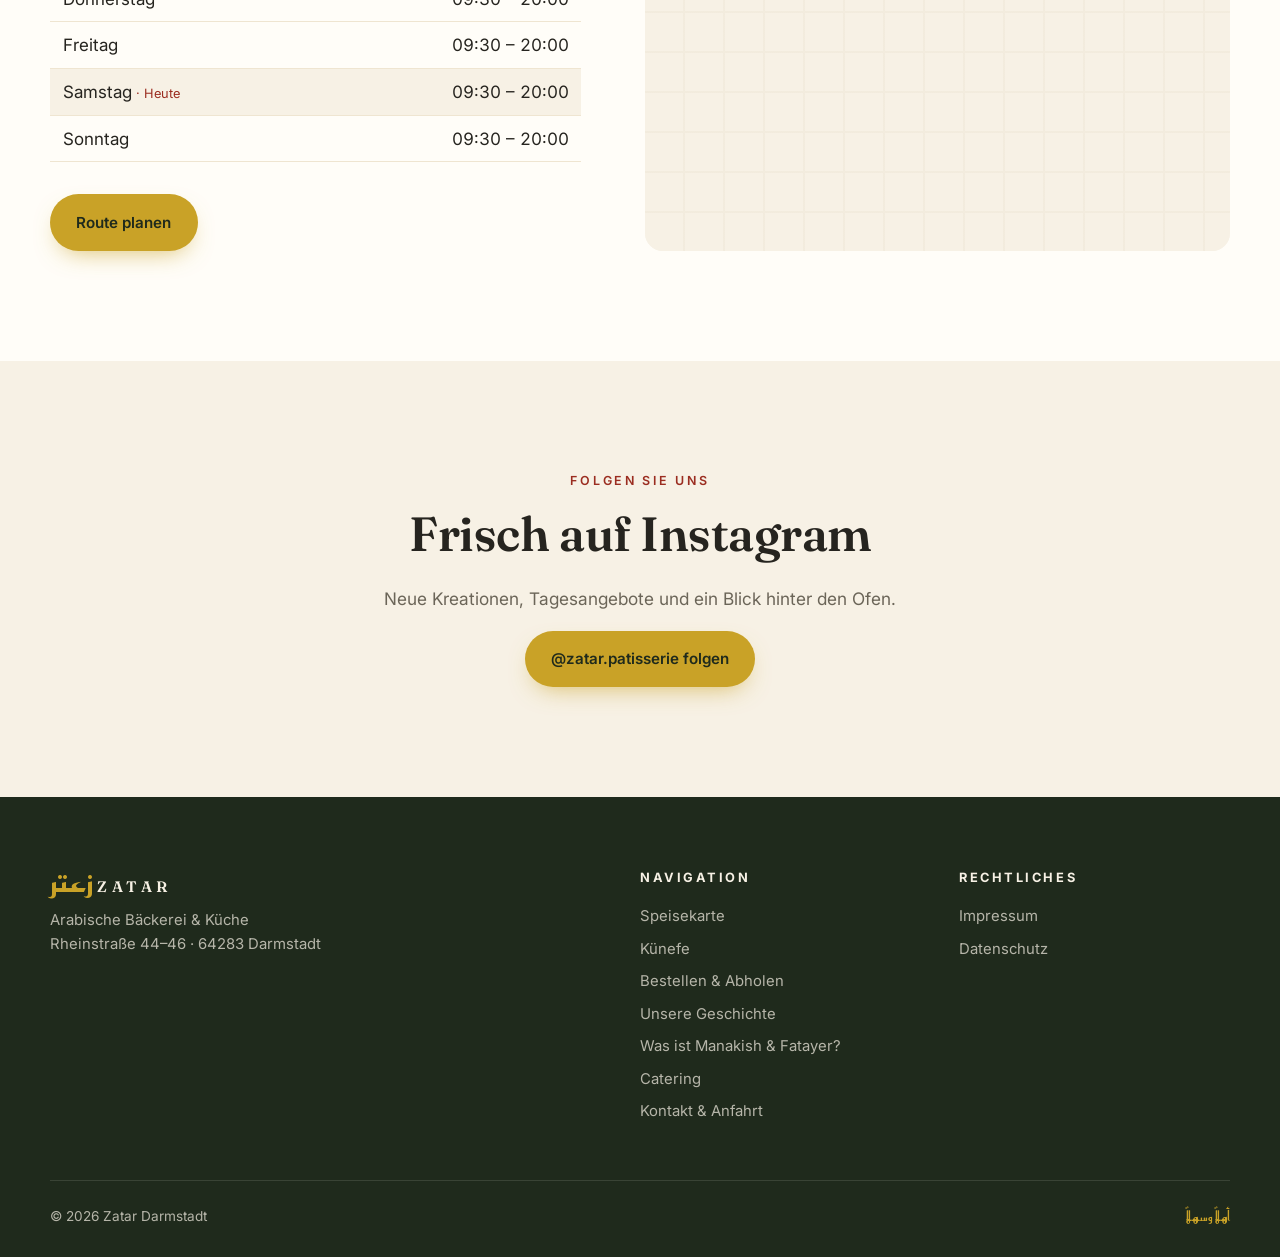
==== commit cb956e76: "Neue Seite Künefe (DE + AR): 3D-Künefe über der Gasflamme, Schicht für Schicht - Kupferblech ohne Gr" ====
--- a/index.html
+++ b/index.html
@@ -117,6 +117,7 @@
       </a>
       <nav class="nav__links" aria-label="Hauptnavigation">
         <a href="speisekarte.html">Speisekarte</a>
+        <a href="kunefe.html">Künefe</a>
         <a href="#bestellen" class="nav__link--order">Bestellen &amp; Abholen</a>
         <a href="#geschichte">Unsere Geschichte</a>
         <a href="manakish-fatayer.html">Was ist Manakish &amp; Fatayer?</a>
@@ -525,6 +526,7 @@
       <div>
         <h4>Navigation</h4>
         <a href="speisekarte.html">Speisekarte</a>
+        <a href="kunefe.html">Künefe</a>
         <a href="#bestellen">Bestellen &amp; Abholen</a>
         <a href="#geschichte">Unsere Geschichte</a>
         <a href="manakish-fatayer.html">Was ist Manakish &amp; Fatayer?</a>
--- a/css/style.css
+++ b/css/style.css
@@ -83,11 +83,12 @@
 .brand { display: flex; align-items: baseline; gap: .6rem; text-decoration: none; color: var(--cream); }
 .brand__ar { font-size: 1.9rem; font-weight: 700; color: var(--gold); line-height: 1; }
 .brand__lat { font-family: var(--font-display); letter-spacing: .3em; font-size: .95rem; font-weight: 600; }
-.nav__links { display: flex; gap: 1.8rem; margin-left: auto; }
+.nav__links { display: flex; gap: 1.25rem; margin-left: auto; }
 .nav__links a { color: rgba(247, 241, 229, .85); text-decoration: none; font-size: .93rem; font-weight: 500; position: relative; }
 .nav__links a::after { content: ""; position: absolute; left: 0; bottom: -4px; height: 2px; width: 0; background: var(--gold); transition: width .3s var(--ease); }
 .nav__links a:hover { color: var(--white); }
 .nav__links a:hover::after { width: 100%; }
+.nav__cta { white-space: nowrap; }
 /* Sprachumschalter (immer sichtbar, auch auf dem Handy) */
 .lang-switch {
   display: inline-flex; align-items: center; justify-content: center; min-height: 40px; min-width: 44px; padding: 0 .9rem;
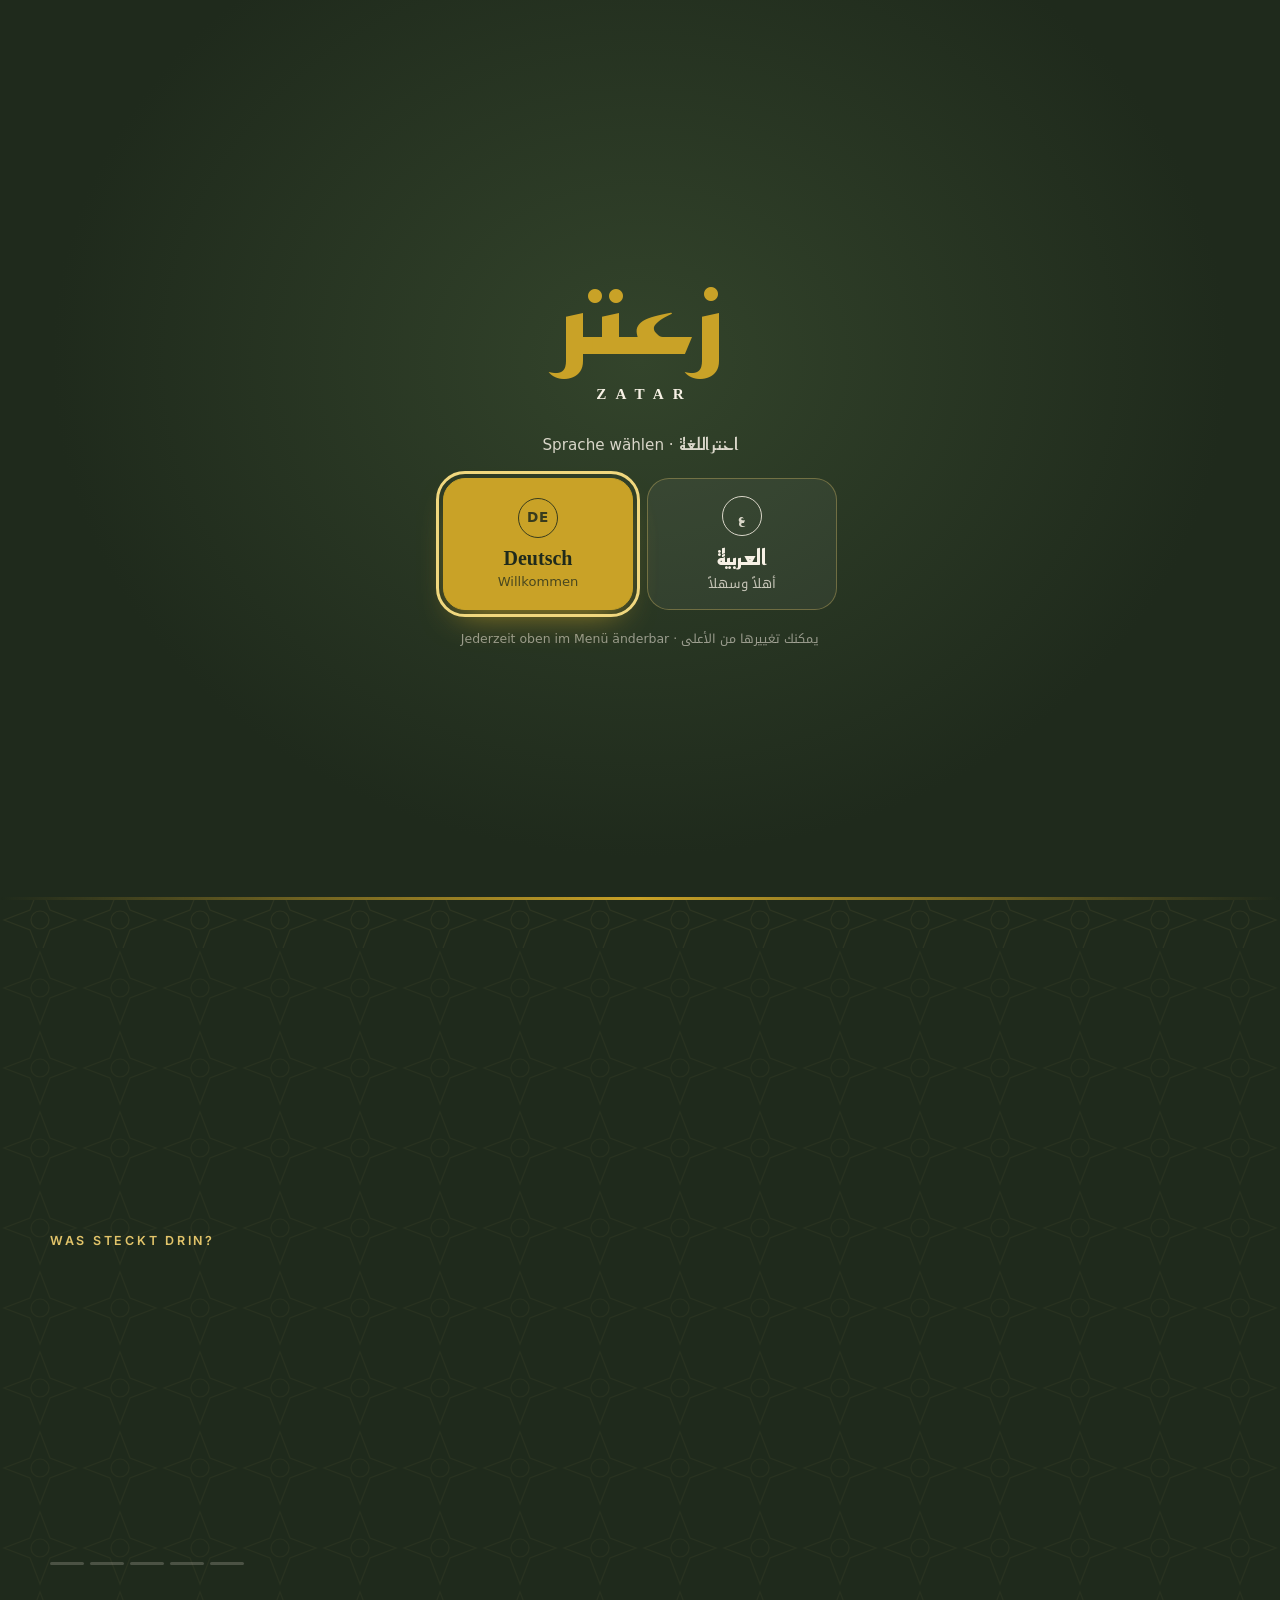
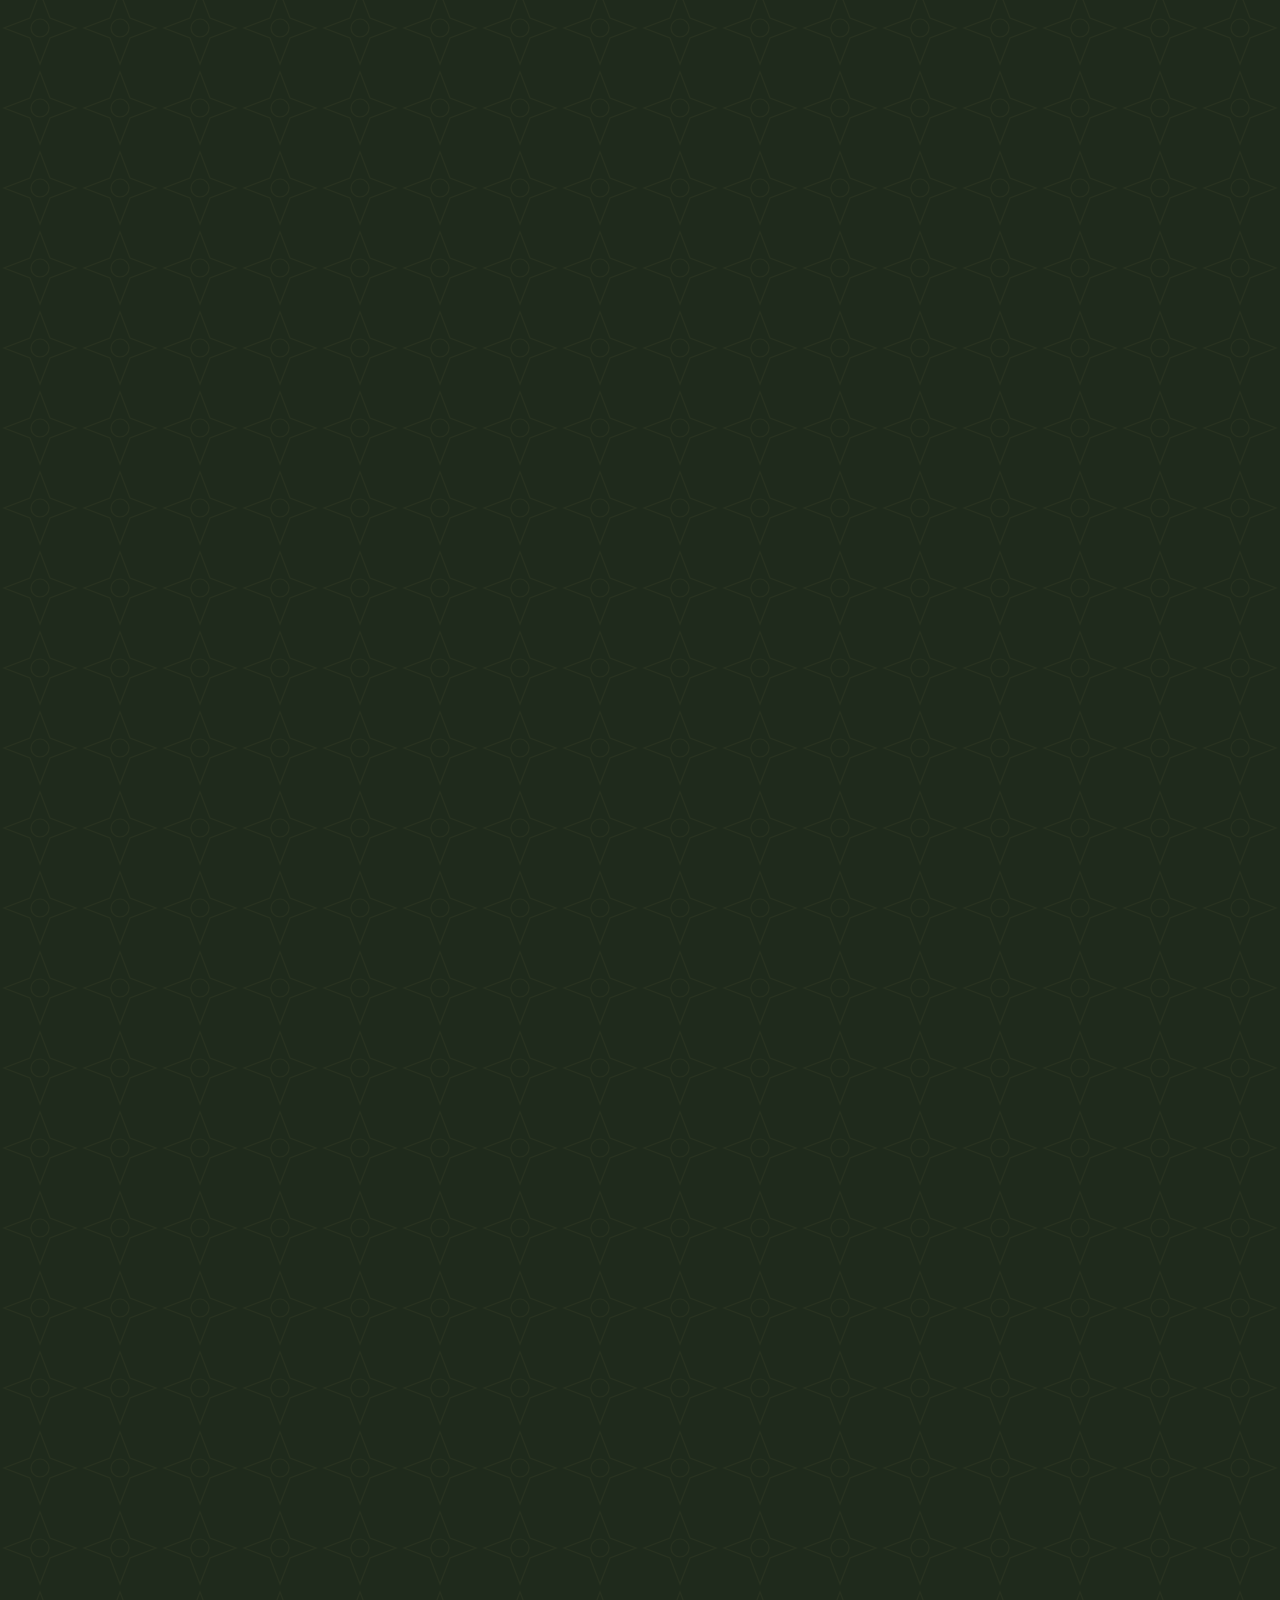
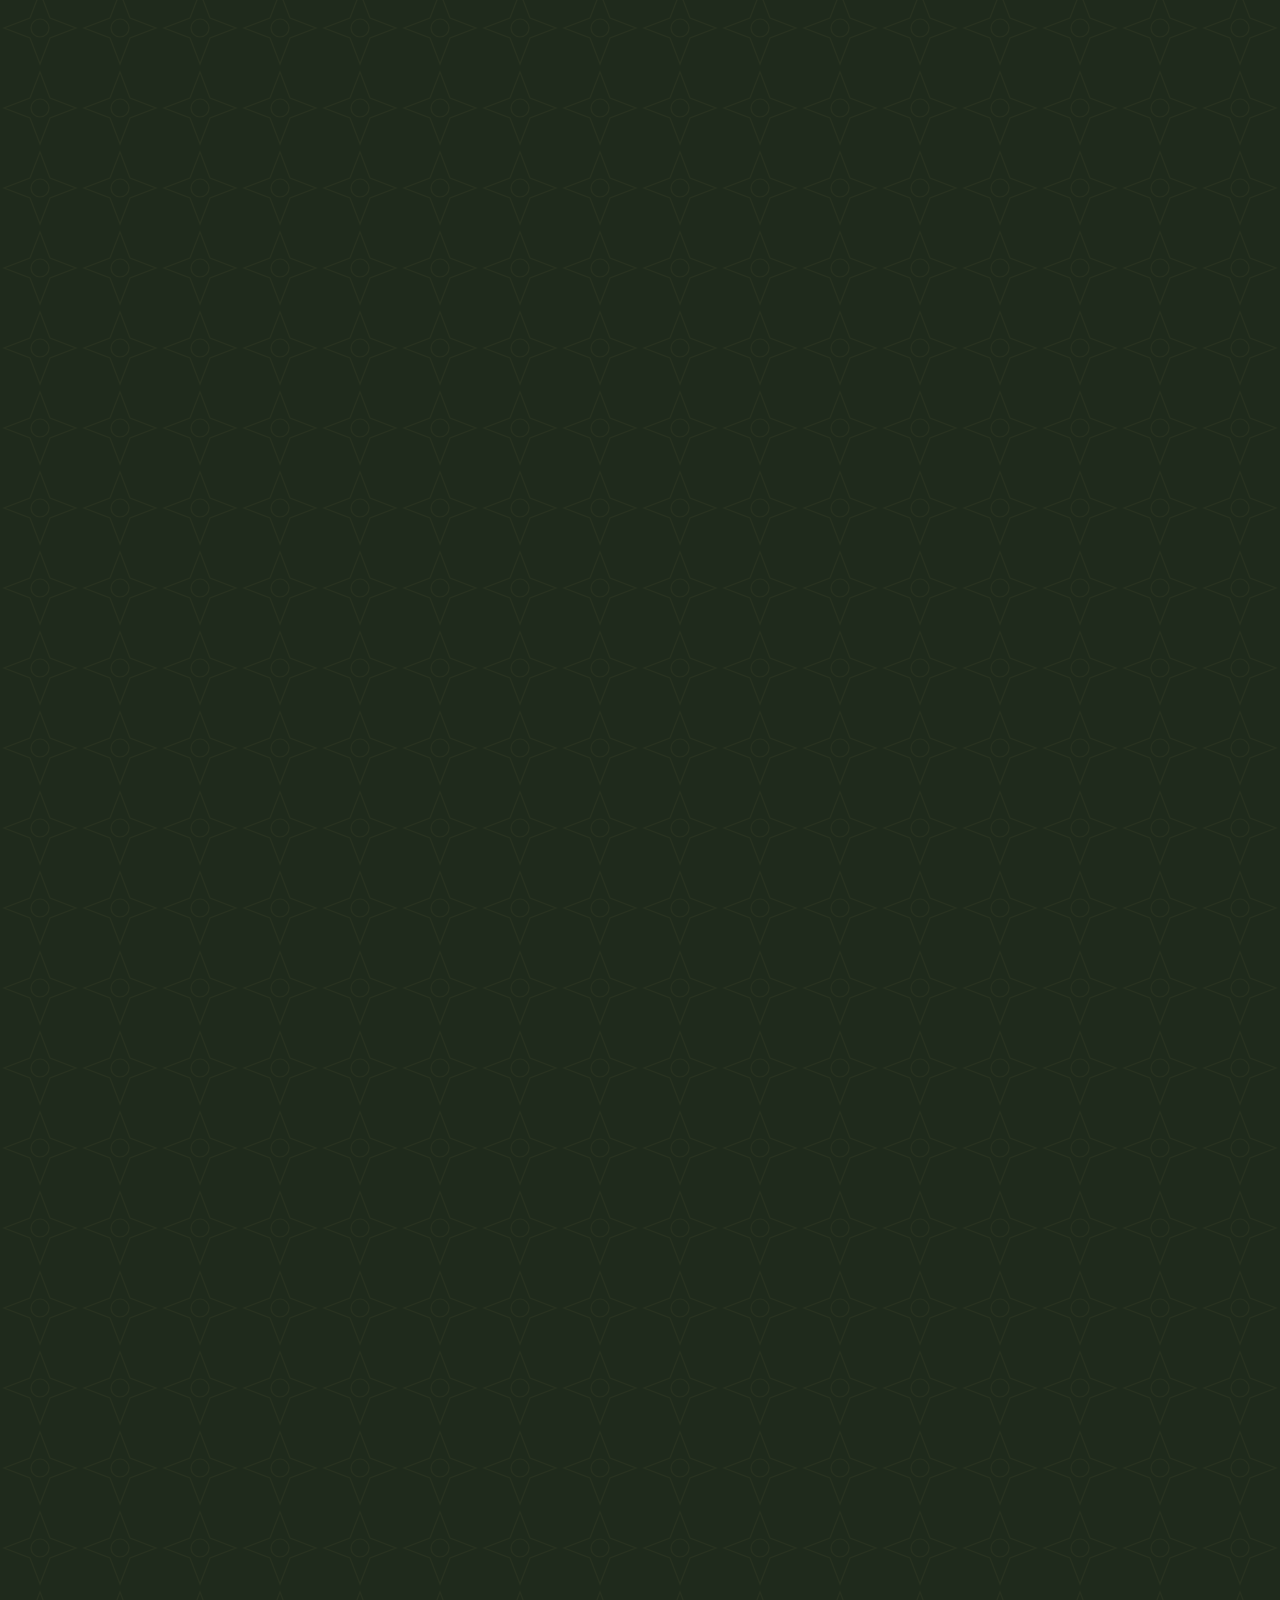
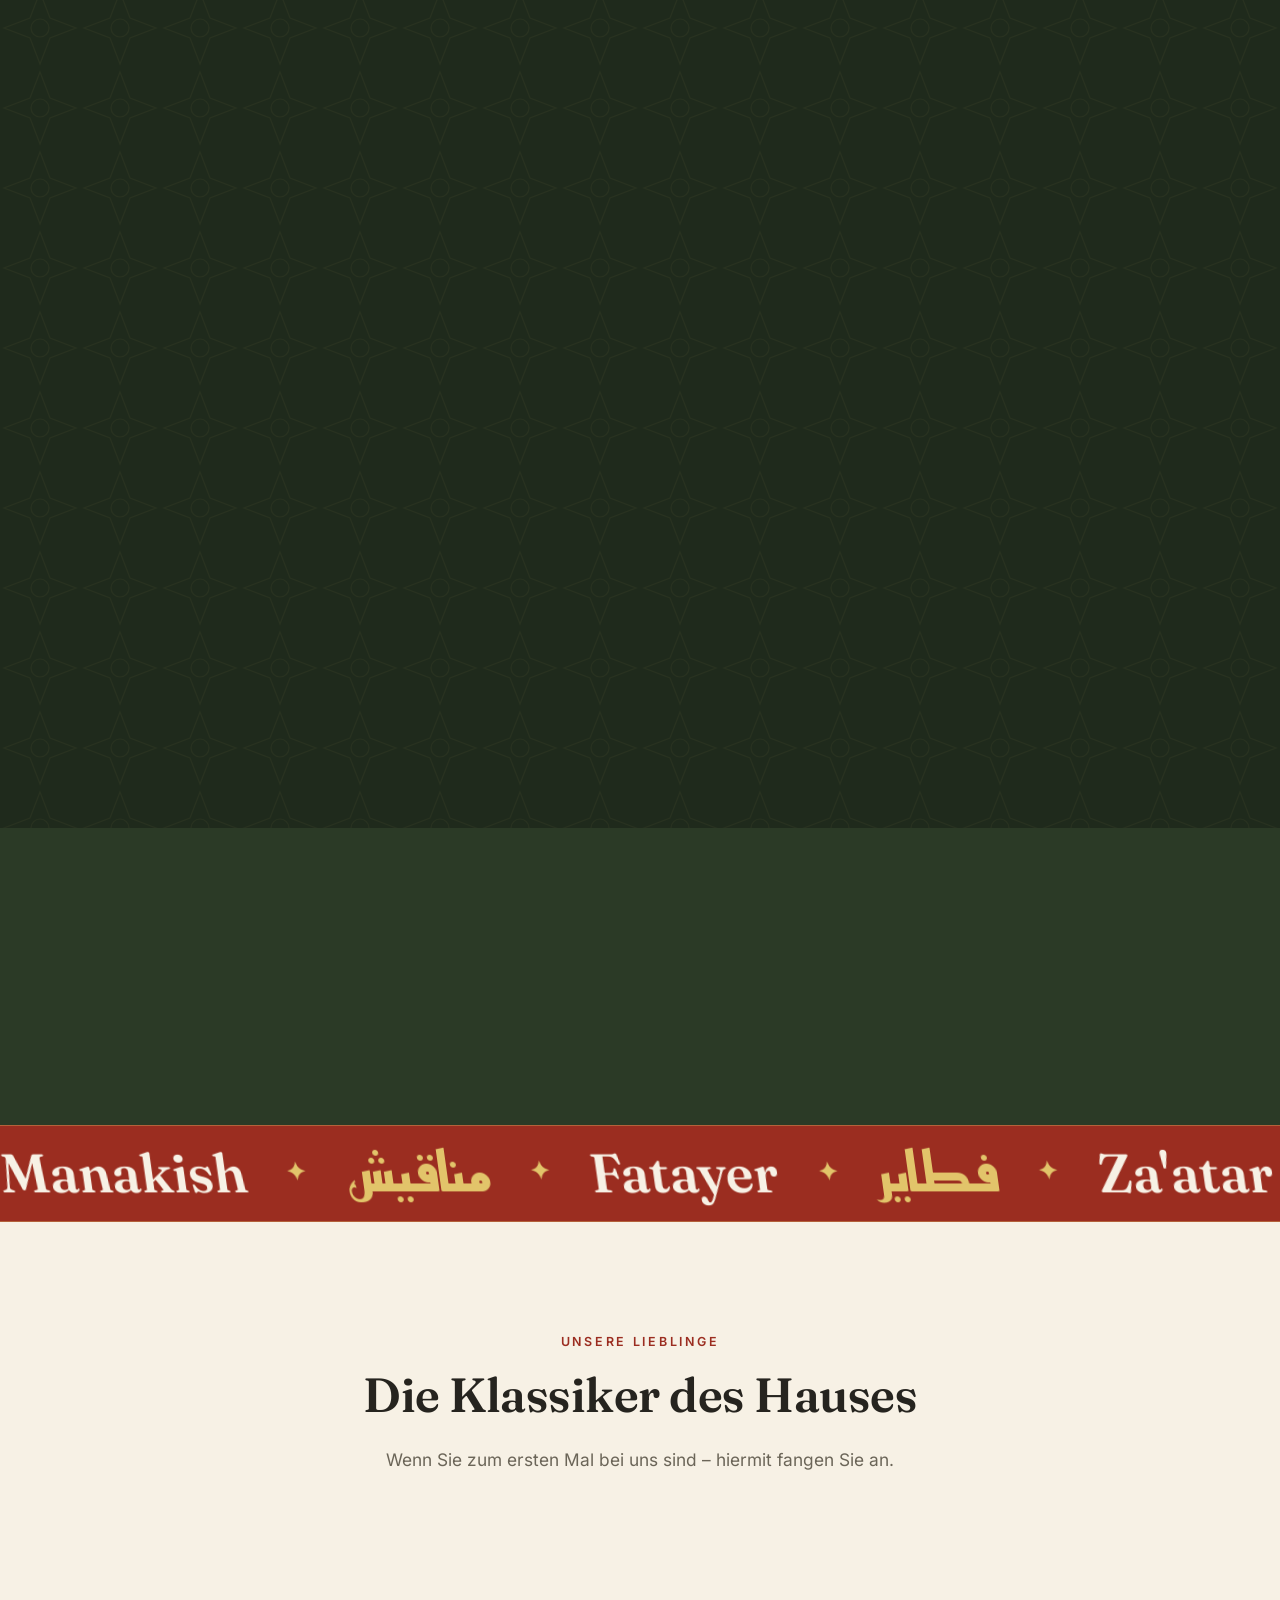
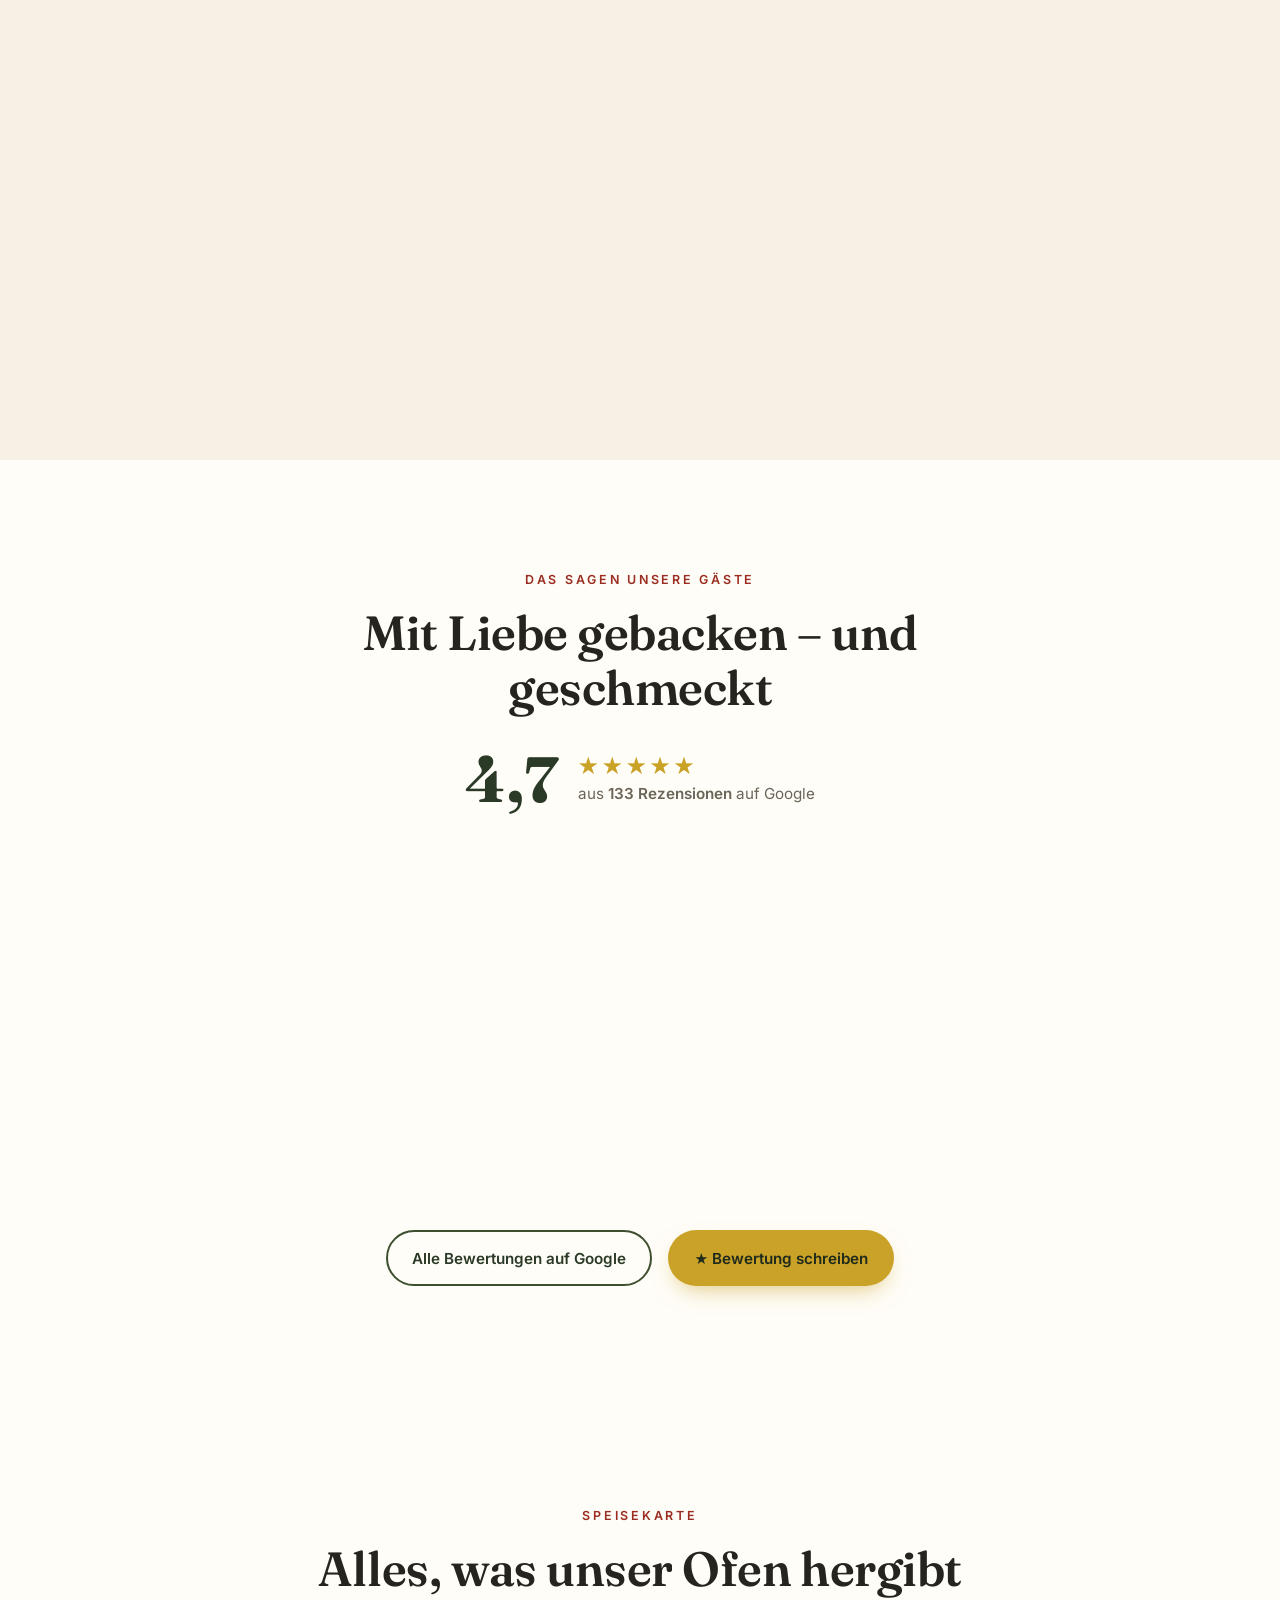
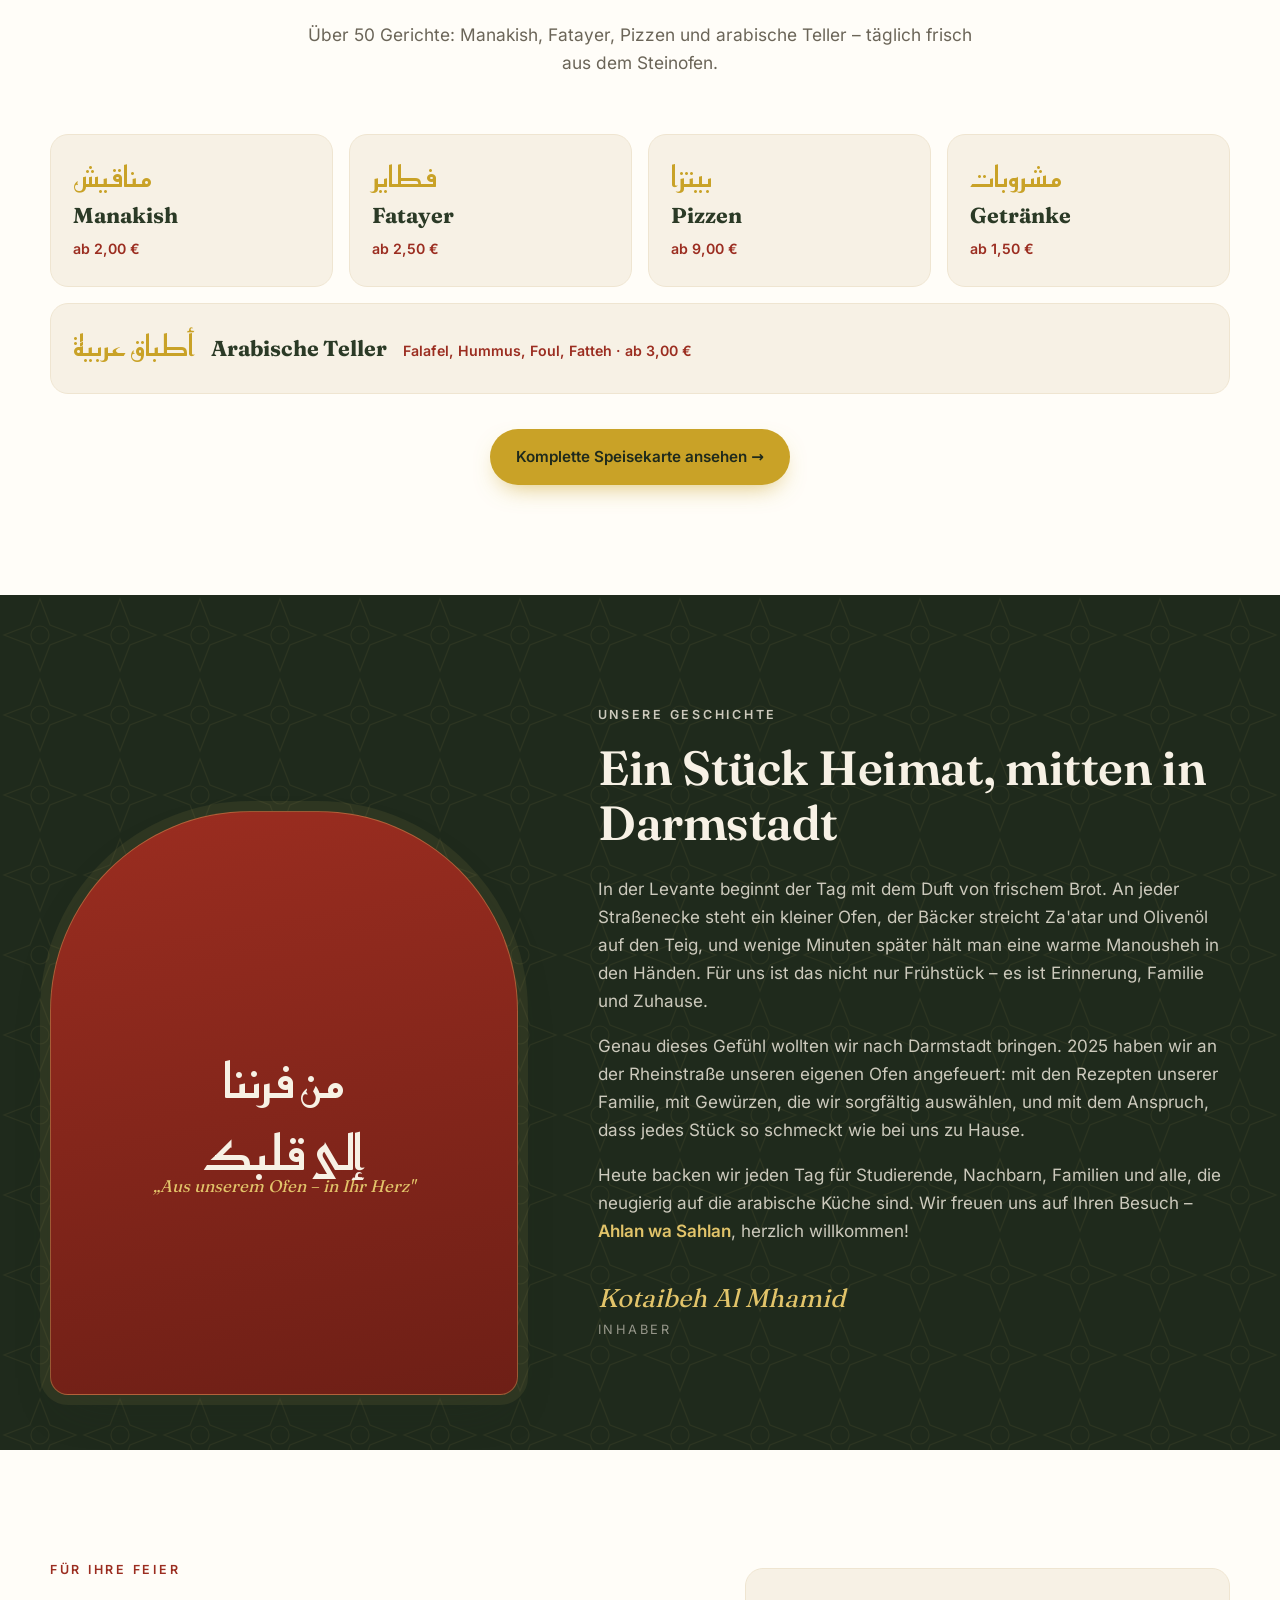
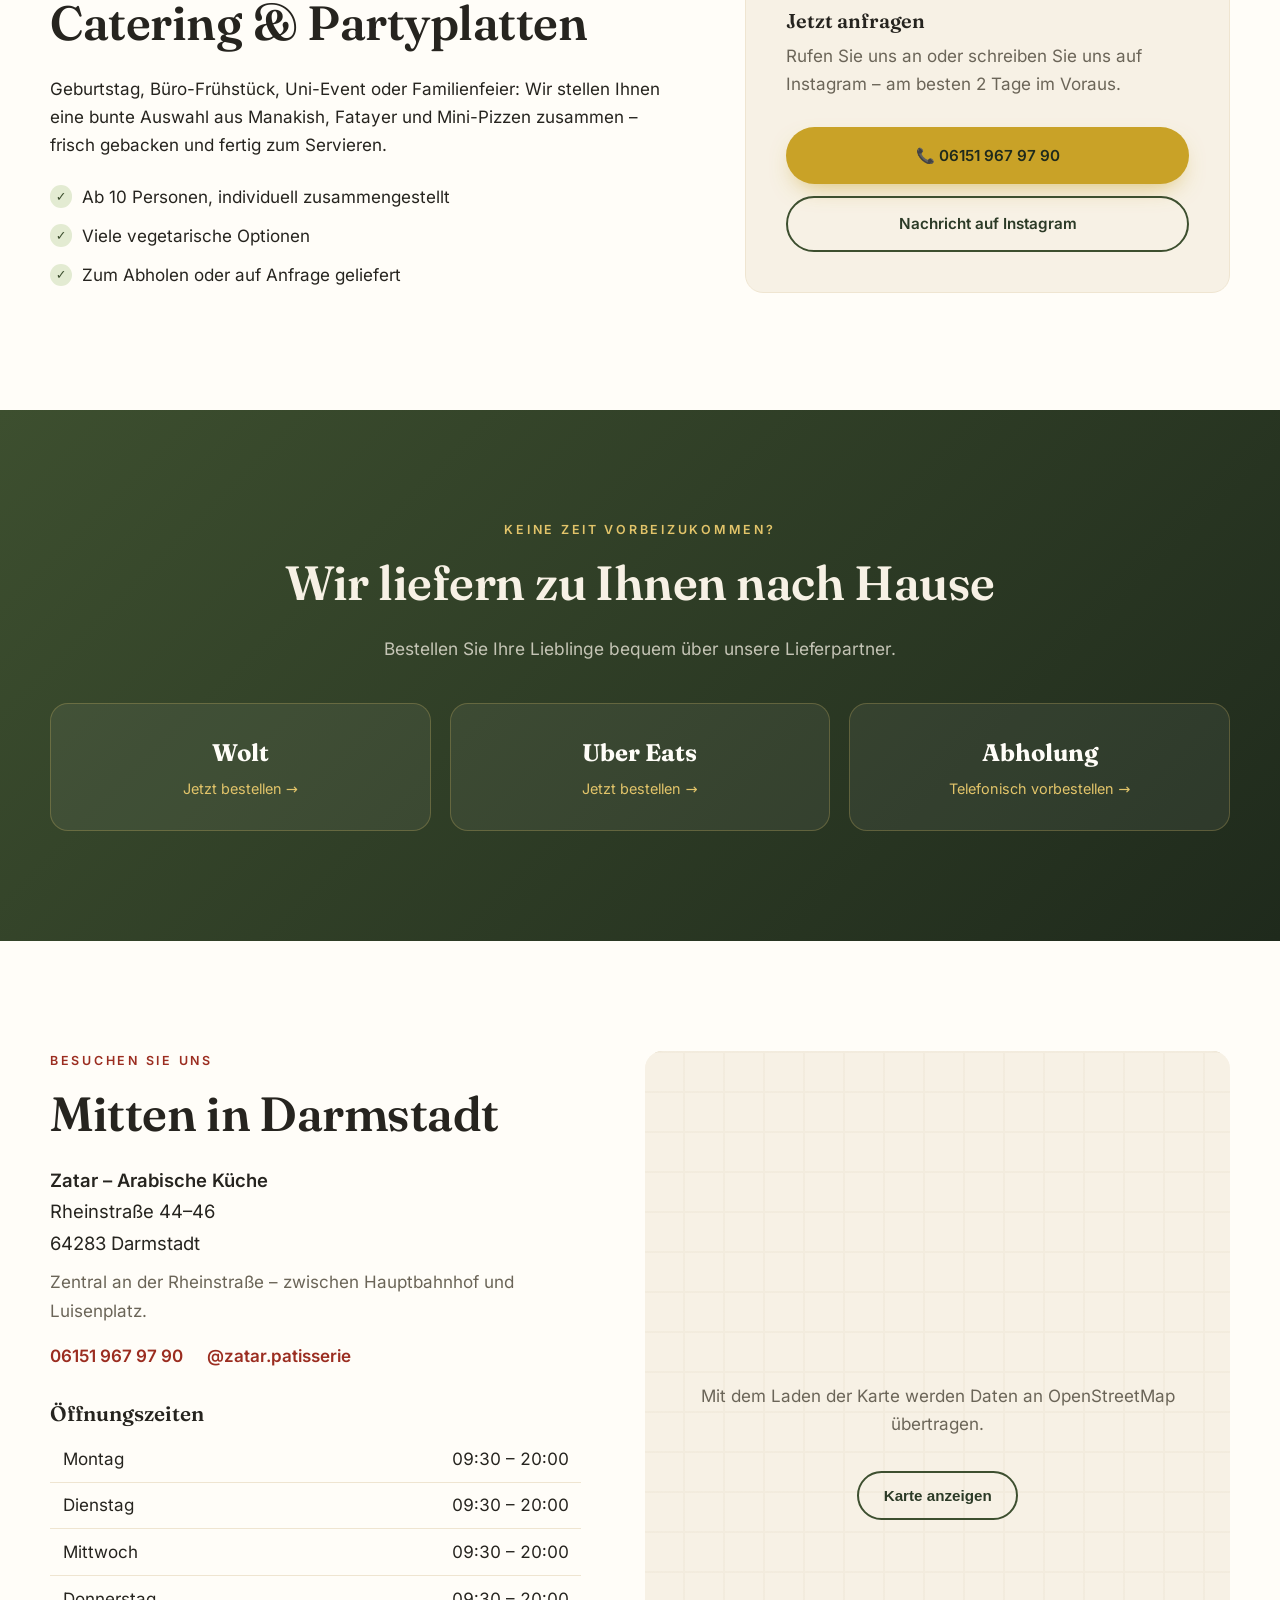
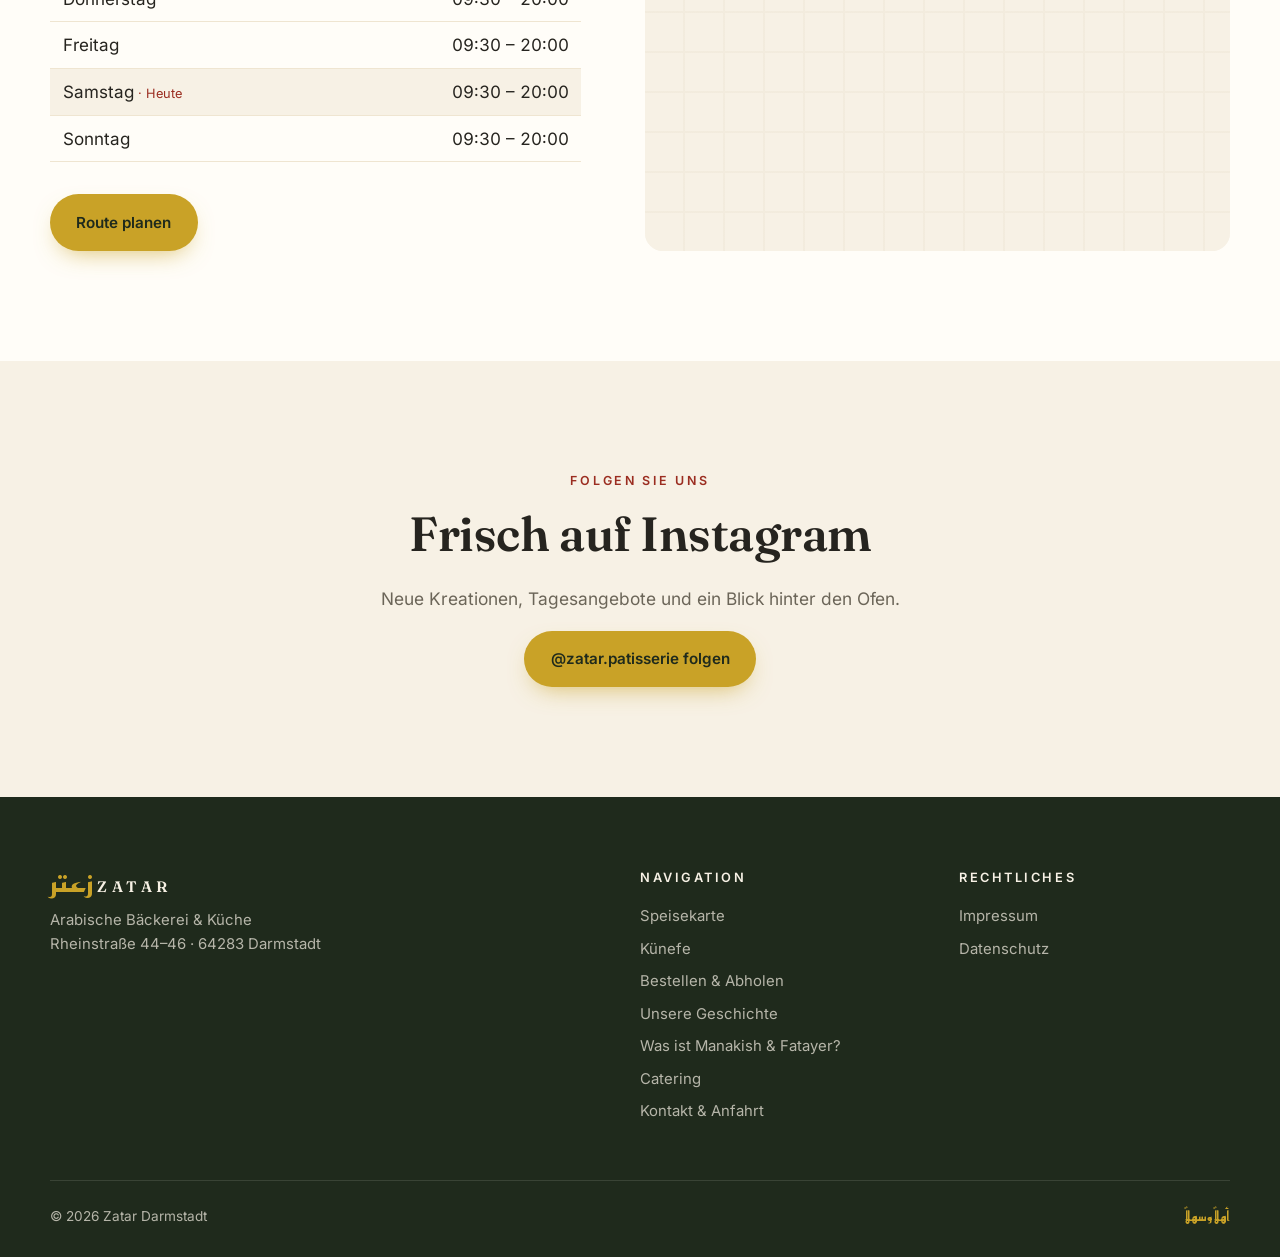
==== commit de394385: "Schriften lokal statt Google Fonts, Datenschutz: Cloudflare + Sprachwahl; Künefe: ruhige Standbilder" ====
--- a/index.html
+++ b/index.html
@@ -25,9 +25,7 @@
   <!-- <meta property="og:image" content="https://www.IHRE-DOMAIN.de/images/og.jpg"> -->
 
   <link rel="icon" href="images/favicon.svg" type="image/svg+xml">
-  <link rel="preconnect" href="https://fonts.googleapis.com">
-  <link rel="preconnect" href="https://fonts.gstatic.com" crossorigin>
-  <link href="https://fonts.googleapis.com/css2?family=Fraunces:opsz,wght@9..144,400;9..144,600;9..144,700&family=Inter:wght@400;500;600&family=Reem+Kufi:wght@500;700&display=swap" rel="stylesheet">
+  <link rel="stylesheet" href="css/fonts.css">
   <link rel="stylesheet" href="css/style.css">
 
   <!-- 3D: Dateien sofort vorladen und die flache Ersatzgrafik gar nicht erst zeigen,
--- a/css/fonts.css
+++ b/css/fonts.css
@@ -0,0 +1,272 @@
+/* Schriften lokal eingebunden (DSGVO: keine Verbindung zu Google beim Seitenaufruf).
+   Quelle: Google Fonts (SIL Open Font License). Nur die Zeichensätze latin, latin-ext, arabic. */
+/* Fraunces – latin-ext */
+@font-face {
+  font-family: 'Fraunces';
+  font-style: normal;
+  font-weight: 400;
+  font-display: swap;
+  src: url(../fonts/fraunces-latin-ext-0.woff2) format('woff2');
+  unicode-range: U+0100-02BA, U+02BD-02C5, U+02C7-02CC, U+02CE-02D7, U+02DD-02FF, U+0304, U+0308, U+0329, U+1D00-1DBF, U+1E00-1E9F, U+1EF2-1EFF, U+2020, U+20A0-20AB, U+20AD-20C4, U+2113, U+2C60-2C7F, U+A720-A7FF;
+}
+/* Fraunces – latin */
+@font-face {
+  font-family: 'Fraunces';
+  font-style: normal;
+  font-weight: 400;
+  font-display: swap;
+  src: url(../fonts/fraunces-latin-1.woff2) format('woff2');
+  unicode-range: U+0000-00FF, U+0131, U+0152-0153, U+02BB-02BC, U+02C6, U+02DA, U+02DC, U+0304, U+0308, U+0329, U+2000-206F, U+20AC, U+2122, U+2191, U+2193, U+2212, U+2215, U+FEFF, U+FFFD;
+}
+/* Fraunces – latin-ext */
+@font-face {
+  font-family: 'Fraunces';
+  font-style: normal;
+  font-weight: 600;
+  font-display: swap;
+  src: url(../fonts/fraunces-latin-ext-0.woff2) format('woff2');
+  unicode-range: U+0100-02BA, U+02BD-02C5, U+02C7-02CC, U+02CE-02D7, U+02DD-02FF, U+0304, U+0308, U+0329, U+1D00-1DBF, U+1E00-1E9F, U+1EF2-1EFF, U+2020, U+20A0-20AB, U+20AD-20C4, U+2113, U+2C60-2C7F, U+A720-A7FF;
+}
+/* Fraunces – latin */
+@font-face {
+  font-family: 'Fraunces';
+  font-style: normal;
+  font-weight: 600;
+  font-display: swap;
+  src: url(../fonts/fraunces-latin-1.woff2) format('woff2');
+  unicode-range: U+0000-00FF, U+0131, U+0152-0153, U+02BB-02BC, U+02C6, U+02DA, U+02DC, U+0304, U+0308, U+0329, U+2000-206F, U+20AC, U+2122, U+2191, U+2193, U+2212, U+2215, U+FEFF, U+FFFD;
+}
+/* Fraunces – latin-ext */
+@font-face {
+  font-family: 'Fraunces';
+  font-style: normal;
+  font-weight: 700;
+  font-display: swap;
+  src: url(../fonts/fraunces-latin-ext-0.woff2) format('woff2');
+  unicode-range: U+0100-02BA, U+02BD-02C5, U+02C7-02CC, U+02CE-02D7, U+02DD-02FF, U+0304, U+0308, U+0329, U+1D00-1DBF, U+1E00-1E9F, U+1EF2-1EFF, U+2020, U+20A0-20AB, U+20AD-20C4, U+2113, U+2C60-2C7F, U+A720-A7FF;
+}
+/* Fraunces – latin */
+@font-face {
+  font-family: 'Fraunces';
+  font-style: normal;
+  font-weight: 700;
+  font-display: swap;
+  src: url(../fonts/fraunces-latin-1.woff2) format('woff2');
+  unicode-range: U+0000-00FF, U+0131, U+0152-0153, U+02BB-02BC, U+02C6, U+02DA, U+02DC, U+0304, U+0308, U+0329, U+2000-206F, U+20AC, U+2122, U+2191, U+2193, U+2212, U+2215, U+FEFF, U+FFFD;
+}
+/* Inter – latin-ext */
+@font-face {
+  font-family: 'Inter';
+  font-style: normal;
+  font-weight: 400;
+  font-display: swap;
+  src: url(../fonts/inter-latin-ext-2.woff2) format('woff2');
+  unicode-range: U+0100-02BA, U+02BD-02C5, U+02C7-02CC, U+02CE-02D7, U+02DD-02FF, U+0304, U+0308, U+0329, U+1D00-1DBF, U+1E00-1E9F, U+1EF2-1EFF, U+2020, U+20A0-20AB, U+20AD-20C4, U+2113, U+2C60-2C7F, U+A720-A7FF;
+}
+/* Inter – latin */
+@font-face {
+  font-family: 'Inter';
+  font-style: normal;
+  font-weight: 400;
+  font-display: swap;
+  src: url(../fonts/inter-latin-3.woff2) format('woff2');
+  unicode-range: U+0000-00FF, U+0131, U+0152-0153, U+02BB-02BC, U+02C6, U+02DA, U+02DC, U+0304, U+0308, U+0329, U+2000-206F, U+20AC, U+2122, U+2191, U+2193, U+2212, U+2215, U+FEFF, U+FFFD;
+}
+/* Inter – latin-ext */
+@font-face {
+  font-family: 'Inter';
+  font-style: normal;
+  font-weight: 500;
+  font-display: swap;
+  src: url(../fonts/inter-latin-ext-2.woff2) format('woff2');
+  unicode-range: U+0100-02BA, U+02BD-02C5, U+02C7-02CC, U+02CE-02D7, U+02DD-02FF, U+0304, U+0308, U+0329, U+1D00-1DBF, U+1E00-1E9F, U+1EF2-1EFF, U+2020, U+20A0-20AB, U+20AD-20C4, U+2113, U+2C60-2C7F, U+A720-A7FF;
+}
+/* Inter – latin */
+@font-face {
+  font-family: 'Inter';
+  font-style: normal;
+  font-weight: 500;
+  font-display: swap;
+  src: url(../fonts/inter-latin-3.woff2) format('woff2');
+  unicode-range: U+0000-00FF, U+0131, U+0152-0153, U+02BB-02BC, U+02C6, U+02DA, U+02DC, U+0304, U+0308, U+0329, U+2000-206F, U+20AC, U+2122, U+2191, U+2193, U+2212, U+2215, U+FEFF, U+FFFD;
+}
+/* Inter – latin-ext */
+@font-face {
+  font-family: 'Inter';
+  font-style: normal;
+  font-weight: 600;
+  font-display: swap;
+  src: url(../fonts/inter-latin-ext-2.woff2) format('woff2');
+  unicode-range: U+0100-02BA, U+02BD-02C5, U+02C7-02CC, U+02CE-02D7, U+02DD-02FF, U+0304, U+0308, U+0329, U+1D00-1DBF, U+1E00-1E9F, U+1EF2-1EFF, U+2020, U+20A0-20AB, U+20AD-20C4, U+2113, U+2C60-2C7F, U+A720-A7FF;
+}
+/* Inter – latin */
+@font-face {
+  font-family: 'Inter';
+  font-style: normal;
+  font-weight: 600;
+  font-display: swap;
+  src: url(../fonts/inter-latin-3.woff2) format('woff2');
+  unicode-range: U+0000-00FF, U+0131, U+0152-0153, U+02BB-02BC, U+02C6, U+02DA, U+02DC, U+0304, U+0308, U+0329, U+2000-206F, U+20AC, U+2122, U+2191, U+2193, U+2212, U+2215, U+FEFF, U+FFFD;
+}
+/* Noto Kufi Arabic – arabic */
+@font-face {
+  font-family: 'Noto Kufi Arabic';
+  font-style: normal;
+  font-weight: 400;
+  font-display: swap;
+  src: url(../fonts/noto-kufi-arabic-arabic-4.woff2) format('woff2');
+  unicode-range: U+0600-06FF, U+0750-077F, U+0870-0891, U+0897-08E1, U+08E3-08FF, U+200C-200E, U+2010-2011, U+204F, U+2E41, U+FB50-FDFF, U+FE70-FE74, U+FE76-FEFC, U+102E0-102FB, U+10E60-10E7E, U+10EC2-10EC7, U+10EC9-10EEE, U+10EF0-10EFF, U+1EE00-1EE03, U+1EE05-1EE1F, U+1EE21-1EE22, U+1EE24, U+1EE27, U+1EE29-1EE32, U+1EE34-1EE37, U+1EE39, U+1EE3B, U+1EE42, U+1EE47, U+1EE49, U+1EE4B, U+1EE4D-1EE4F, U+1EE51-1EE52, U+1EE54, U+1EE57, U+1EE59, U+1EE5B, U+1EE5D, U+1EE5F, U+1EE61-1EE62, U+1EE64, U+1EE67-1EE6A, U+1EE6C-1EE72, U+1EE74-1EE77, U+1EE79-1EE7C, U+1EE7E, U+1EE80-1EE89, U+1EE8B-1EE9B, U+1EEA1-1EEA3, U+1EEA5-1EEA9, U+1EEAB-1EEBB, U+1EEF0-1EEF1;
+}
+/* Noto Kufi Arabic – latin-ext */
+@font-face {
+  font-family: 'Noto Kufi Arabic';
+  font-style: normal;
+  font-weight: 400;
+  font-display: swap;
+  src: url(../fonts/noto-kufi-arabic-latin-ext-5.woff2) format('woff2');
+  unicode-range: U+0100-02BA, U+02BD-02C5, U+02C7-02CC, U+02CE-02D7, U+02DD-02FF, U+0304, U+0308, U+0329, U+1D00-1DBF, U+1E00-1E9F, U+1EF2-1EFF, U+2020, U+20A0-20AB, U+20AD-20C4, U+2113, U+2C60-2C7F, U+A720-A7FF;
+}
+/* Noto Kufi Arabic – latin */
+@font-face {
+  font-family: 'Noto Kufi Arabic';
+  font-style: normal;
+  font-weight: 400;
+  font-display: swap;
+  src: url(../fonts/noto-kufi-arabic-latin-6.woff2) format('woff2');
+  unicode-range: U+0000-00FF, U+0131, U+0152-0153, U+02BB-02BC, U+02C6, U+02DA, U+02DC, U+0304, U+0308, U+0329, U+2000-206F, U+20AC, U+2122, U+2191, U+2193, U+2212, U+2215, U+FEFF, U+FFFD;
+}
+/* Noto Kufi Arabic – arabic */
+@font-face {
+  font-family: 'Noto Kufi Arabic';
+  font-style: normal;
+  font-weight: 500;
+  font-display: swap;
+  src: url(../fonts/noto-kufi-arabic-arabic-4.woff2) format('woff2');
+  unicode-range: U+0600-06FF, U+0750-077F, U+0870-0891, U+0897-08E1, U+08E3-08FF, U+200C-200E, U+2010-2011, U+204F, U+2E41, U+FB50-FDFF, U+FE70-FE74, U+FE76-FEFC, U+102E0-102FB, U+10E60-10E7E, U+10EC2-10EC7, U+10EC9-10EEE, U+10EF0-10EFF, U+1EE00-1EE03, U+1EE05-1EE1F, U+1EE21-1EE22, U+1EE24, U+1EE27, U+1EE29-1EE32, U+1EE34-1EE37, U+1EE39, U+1EE3B, U+1EE42, U+1EE47, U+1EE49, U+1EE4B, U+1EE4D-1EE4F, U+1EE51-1EE52, U+1EE54, U+1EE57, U+1EE59, U+1EE5B, U+1EE5D, U+1EE5F, U+1EE61-1EE62, U+1EE64, U+1EE67-1EE6A, U+1EE6C-1EE72, U+1EE74-1EE77, U+1EE79-1EE7C, U+1EE7E, U+1EE80-1EE89, U+1EE8B-1EE9B, U+1EEA1-1EEA3, U+1EEA5-1EEA9, U+1EEAB-1EEBB, U+1EEF0-1EEF1;
+}
+/* Noto Kufi Arabic – latin-ext */
+@font-face {
+  font-family: 'Noto Kufi Arabic';
+  font-style: normal;
+  font-weight: 500;
+  font-display: swap;
+  src: url(../fonts/noto-kufi-arabic-latin-ext-5.woff2) format('woff2');
+  unicode-range: U+0100-02BA, U+02BD-02C5, U+02C7-02CC, U+02CE-02D7, U+02DD-02FF, U+0304, U+0308, U+0329, U+1D00-1DBF, U+1E00-1E9F, U+1EF2-1EFF, U+2020, U+20A0-20AB, U+20AD-20C4, U+2113, U+2C60-2C7F, U+A720-A7FF;
+}
+/* Noto Kufi Arabic – latin */
+@font-face {
+  font-family: 'Noto Kufi Arabic';
+  font-style: normal;
+  font-weight: 500;
+  font-display: swap;
+  src: url(../fonts/noto-kufi-arabic-latin-6.woff2) format('woff2');
+  unicode-range: U+0000-00FF, U+0131, U+0152-0153, U+02BB-02BC, U+02C6, U+02DA, U+02DC, U+0304, U+0308, U+0329, U+2000-206F, U+20AC, U+2122, U+2191, U+2193, U+2212, U+2215, U+FEFF, U+FFFD;
+}
+/* Noto Kufi Arabic – arabic */
+@font-face {
+  font-family: 'Noto Kufi Arabic';
+  font-style: normal;
+  font-weight: 600;
+  font-display: swap;
+  src: url(../fonts/noto-kufi-arabic-arabic-4.woff2) format('woff2');
+  unicode-range: U+0600-06FF, U+0750-077F, U+0870-0891, U+0897-08E1, U+08E3-08FF, U+200C-200E, U+2010-2011, U+204F, U+2E41, U+FB50-FDFF, U+FE70-FE74, U+FE76-FEFC, U+102E0-102FB, U+10E60-10E7E, U+10EC2-10EC7, U+10EC9-10EEE, U+10EF0-10EFF, U+1EE00-1EE03, U+1EE05-1EE1F, U+1EE21-1EE22, U+1EE24, U+1EE27, U+1EE29-1EE32, U+1EE34-1EE37, U+1EE39, U+1EE3B, U+1EE42, U+1EE47, U+1EE49, U+1EE4B, U+1EE4D-1EE4F, U+1EE51-1EE52, U+1EE54, U+1EE57, U+1EE59, U+1EE5B, U+1EE5D, U+1EE5F, U+1EE61-1EE62, U+1EE64, U+1EE67-1EE6A, U+1EE6C-1EE72, U+1EE74-1EE77, U+1EE79-1EE7C, U+1EE7E, U+1EE80-1EE89, U+1EE8B-1EE9B, U+1EEA1-1EEA3, U+1EEA5-1EEA9, U+1EEAB-1EEBB, U+1EEF0-1EEF1;
+}
+/* Noto Kufi Arabic – latin-ext */
+@font-face {
+  font-family: 'Noto Kufi Arabic';
+  font-style: normal;
+  font-weight: 600;
+  font-display: swap;
+  src: url(../fonts/noto-kufi-arabic-latin-ext-5.woff2) format('woff2');
+  unicode-range: U+0100-02BA, U+02BD-02C5, U+02C7-02CC, U+02CE-02D7, U+02DD-02FF, U+0304, U+0308, U+0329, U+1D00-1DBF, U+1E00-1E9F, U+1EF2-1EFF, U+2020, U+20A0-20AB, U+20AD-20C4, U+2113, U+2C60-2C7F, U+A720-A7FF;
+}
+/* Noto Kufi Arabic – latin */
+@font-face {
+  font-family: 'Noto Kufi Arabic';
+  font-style: normal;
+  font-weight: 600;
+  font-display: swap;
+  src: url(../fonts/noto-kufi-arabic-latin-6.woff2) format('woff2');
+  unicode-range: U+0000-00FF, U+0131, U+0152-0153, U+02BB-02BC, U+02C6, U+02DA, U+02DC, U+0304, U+0308, U+0329, U+2000-206F, U+20AC, U+2122, U+2191, U+2193, U+2212, U+2215, U+FEFF, U+FFFD;
+}
+/* Noto Kufi Arabic – arabic */
+@font-face {
+  font-family: 'Noto Kufi Arabic';
+  font-style: normal;
+  font-weight: 700;
+  font-display: swap;
+  src: url(../fonts/noto-kufi-arabic-arabic-4.woff2) format('woff2');
+  unicode-range: U+0600-06FF, U+0750-077F, U+0870-0891, U+0897-08E1, U+08E3-08FF, U+200C-200E, U+2010-2011, U+204F, U+2E41, U+FB50-FDFF, U+FE70-FE74, U+FE76-FEFC, U+102E0-102FB, U+10E60-10E7E, U+10EC2-10EC7, U+10EC9-10EEE, U+10EF0-10EFF, U+1EE00-1EE03, U+1EE05-1EE1F, U+1EE21-1EE22, U+1EE24, U+1EE27, U+1EE29-1EE32, U+1EE34-1EE37, U+1EE39, U+1EE3B, U+1EE42, U+1EE47, U+1EE49, U+1EE4B, U+1EE4D-1EE4F, U+1EE51-1EE52, U+1EE54, U+1EE57, U+1EE59, U+1EE5B, U+1EE5D, U+1EE5F, U+1EE61-1EE62, U+1EE64, U+1EE67-1EE6A, U+1EE6C-1EE72, U+1EE74-1EE77, U+1EE79-1EE7C, U+1EE7E, U+1EE80-1EE89, U+1EE8B-1EE9B, U+1EEA1-1EEA3, U+1EEA5-1EEA9, U+1EEAB-1EEBB, U+1EEF0-1EEF1;
+}
+/* Noto Kufi Arabic – latin-ext */
+@font-face {
+  font-family: 'Noto Kufi Arabic';
+  font-style: normal;
+  font-weight: 700;
+  font-display: swap;
+  src: url(../fonts/noto-kufi-arabic-latin-ext-5.woff2) format('woff2');
+  unicode-range: U+0100-02BA, U+02BD-02C5, U+02C7-02CC, U+02CE-02D7, U+02DD-02FF, U+0304, U+0308, U+0329, U+1D00-1DBF, U+1E00-1E9F, U+1EF2-1EFF, U+2020, U+20A0-20AB, U+20AD-20C4, U+2113, U+2C60-2C7F, U+A720-A7FF;
+}
+/* Noto Kufi Arabic – latin */
+@font-face {
+  font-family: 'Noto Kufi Arabic';
+  font-style: normal;
+  font-weight: 700;
+  font-display: swap;
+  src: url(../fonts/noto-kufi-arabic-latin-6.woff2) format('woff2');
+  unicode-range: U+0000-00FF, U+0131, U+0152-0153, U+02BB-02BC, U+02C6, U+02DA, U+02DC, U+0304, U+0308, U+0329, U+2000-206F, U+20AC, U+2122, U+2191, U+2193, U+2212, U+2215, U+FEFF, U+FFFD;
+}
+/* Reem Kufi – arabic */
+@font-face {
+  font-family: 'Reem Kufi';
+  font-style: normal;
+  font-weight: 500;
+  font-display: swap;
+  src: url(../fonts/reem-kufi-arabic-7.woff2) format('woff2');
+  unicode-range: U+0600-06FF, U+0750-077F, U+0870-0891, U+0897-08E1, U+08E3-08FF, U+200C-200E, U+2010-2011, U+204F, U+2E41, U+FB50-FDFF, U+FE70-FE74, U+FE76-FEFC, U+102E0-102FB, U+10E60-10E7E, U+10EC2-10EC7, U+10EC9-10EEE, U+10EF0-10EFF, U+1EE00-1EE03, U+1EE05-1EE1F, U+1EE21-1EE22, U+1EE24, U+1EE27, U+1EE29-1EE32, U+1EE34-1EE37, U+1EE39, U+1EE3B, U+1EE42, U+1EE47, U+1EE49, U+1EE4B, U+1EE4D-1EE4F, U+1EE51-1EE52, U+1EE54, U+1EE57, U+1EE59, U+1EE5B, U+1EE5D, U+1EE5F, U+1EE61-1EE62, U+1EE64, U+1EE67-1EE6A, U+1EE6C-1EE72, U+1EE74-1EE77, U+1EE79-1EE7C, U+1EE7E, U+1EE80-1EE89, U+1EE8B-1EE9B, U+1EEA1-1EEA3, U+1EEA5-1EEA9, U+1EEAB-1EEBB, U+1EEF0-1EEF1;
+}
+/* Reem Kufi – latin-ext */
+@font-face {
+  font-family: 'Reem Kufi';
+  font-style: normal;
+  font-weight: 500;
+  font-display: swap;
+  src: url(../fonts/reem-kufi-latin-ext-8.woff2) format('woff2');
+  unicode-range: U+0100-02BA, U+02BD-02C5, U+02C7-02CC, U+02CE-02D7, U+02DD-02FF, U+0304, U+0308, U+0329, U+1D00-1DBF, U+1E00-1E9F, U+1EF2-1EFF, U+2020, U+20A0-20AB, U+20AD-20C4, U+2113, U+2C60-2C7F, U+A720-A7FF;
+}
+/* Reem Kufi – latin */
+@font-face {
+  font-family: 'Reem Kufi';
+  font-style: normal;
+  font-weight: 500;
+  font-display: swap;
+  src: url(../fonts/reem-kufi-latin-9.woff2) format('woff2');
+  unicode-range: U+0000-00FF, U+0131, U+0152-0153, U+02BB-02BC, U+02C6, U+02DA, U+02DC, U+0304, U+0308, U+0329, U+2000-206F, U+20AC, U+2122, U+2191, U+2193, U+2212, U+2215, U+FEFF, U+FFFD;
+}
+/* Reem Kufi – arabic */
+@font-face {
+  font-family: 'Reem Kufi';
+  font-style: normal;
+  font-weight: 700;
+  font-display: swap;
+  src: url(../fonts/reem-kufi-arabic-7.woff2) format('woff2');
+  unicode-range: U+0600-06FF, U+0750-077F, U+0870-0891, U+0897-08E1, U+08E3-08FF, U+200C-200E, U+2010-2011, U+204F, U+2E41, U+FB50-FDFF, U+FE70-FE74, U+FE76-FEFC, U+102E0-102FB, U+10E60-10E7E, U+10EC2-10EC7, U+10EC9-10EEE, U+10EF0-10EFF, U+1EE00-1EE03, U+1EE05-1EE1F, U+1EE21-1EE22, U+1EE24, U+1EE27, U+1EE29-1EE32, U+1EE34-1EE37, U+1EE39, U+1EE3B, U+1EE42, U+1EE47, U+1EE49, U+1EE4B, U+1EE4D-1EE4F, U+1EE51-1EE52, U+1EE54, U+1EE57, U+1EE59, U+1EE5B, U+1EE5D, U+1EE5F, U+1EE61-1EE62, U+1EE64, U+1EE67-1EE6A, U+1EE6C-1EE72, U+1EE74-1EE77, U+1EE79-1EE7C, U+1EE7E, U+1EE80-1EE89, U+1EE8B-1EE9B, U+1EEA1-1EEA3, U+1EEA5-1EEA9, U+1EEAB-1EEBB, U+1EEF0-1EEF1;
+}
+/* Reem Kufi – latin-ext */
+@font-face {
+  font-family: 'Reem Kufi';
+  font-style: normal;
+  font-weight: 700;
+  font-display: swap;
+  src: url(../fonts/reem-kufi-latin-ext-8.woff2) format('woff2');
+  unicode-range: U+0100-02BA, U+02BD-02C5, U+02C7-02CC, U+02CE-02D7, U+02DD-02FF, U+0304, U+0308, U+0329, U+1D00-1DBF, U+1E00-1E9F, U+1EF2-1EFF, U+2020, U+20A0-20AB, U+20AD-20C4, U+2113, U+2C60-2C7F, U+A720-A7FF;
+}
+/* Reem Kufi – latin */
+@font-face {
+  font-family: 'Reem Kufi';
+  font-style: normal;
+  font-weight: 700;
+  font-display: swap;
+  src: url(../fonts/reem-kufi-latin-9.woff2) format('woff2');
+  unicode-range: U+0000-00FF, U+0131, U+0152-0153, U+02BB-02BC, U+02C6, U+02DA, U+02DC, U+0304, U+0308, U+0329, U+2000-206F, U+20AC, U+2122, U+2191, U+2193, U+2212, U+2215, U+FEFF, U+FFFD;
+}
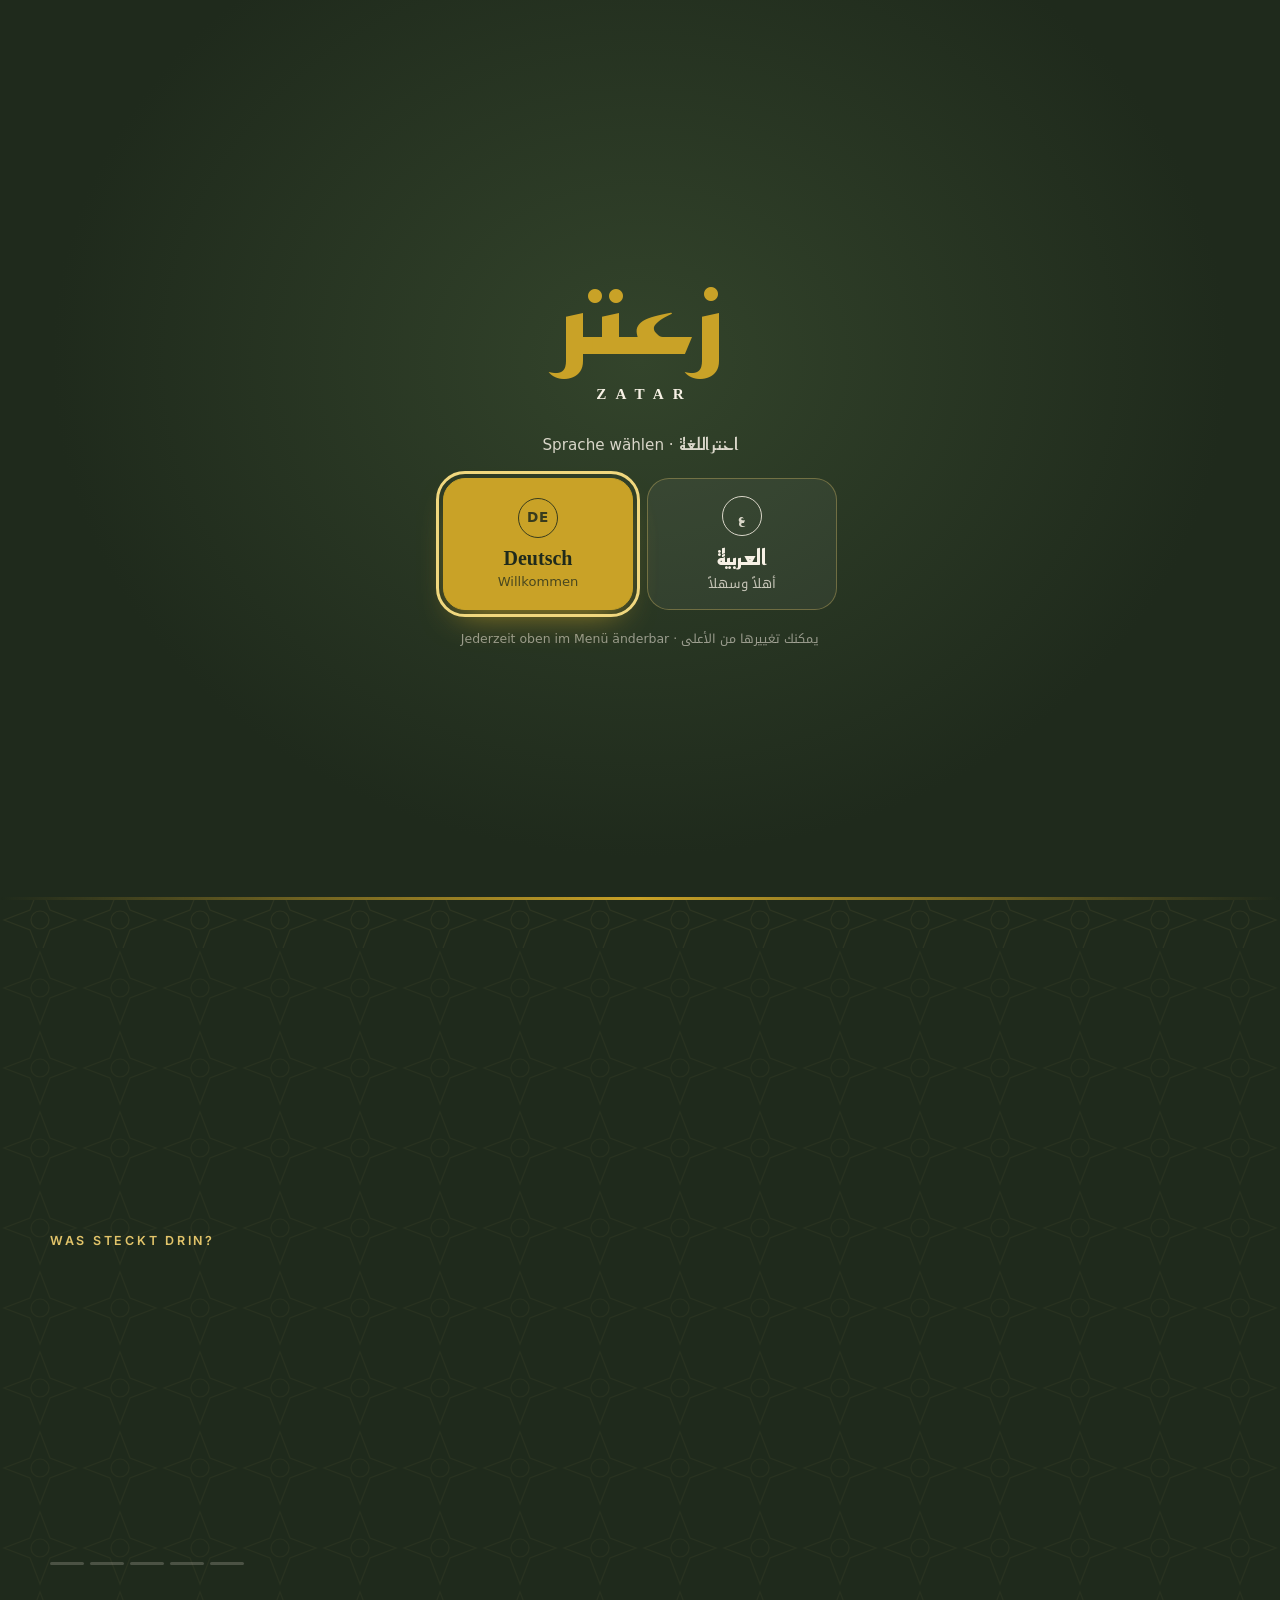
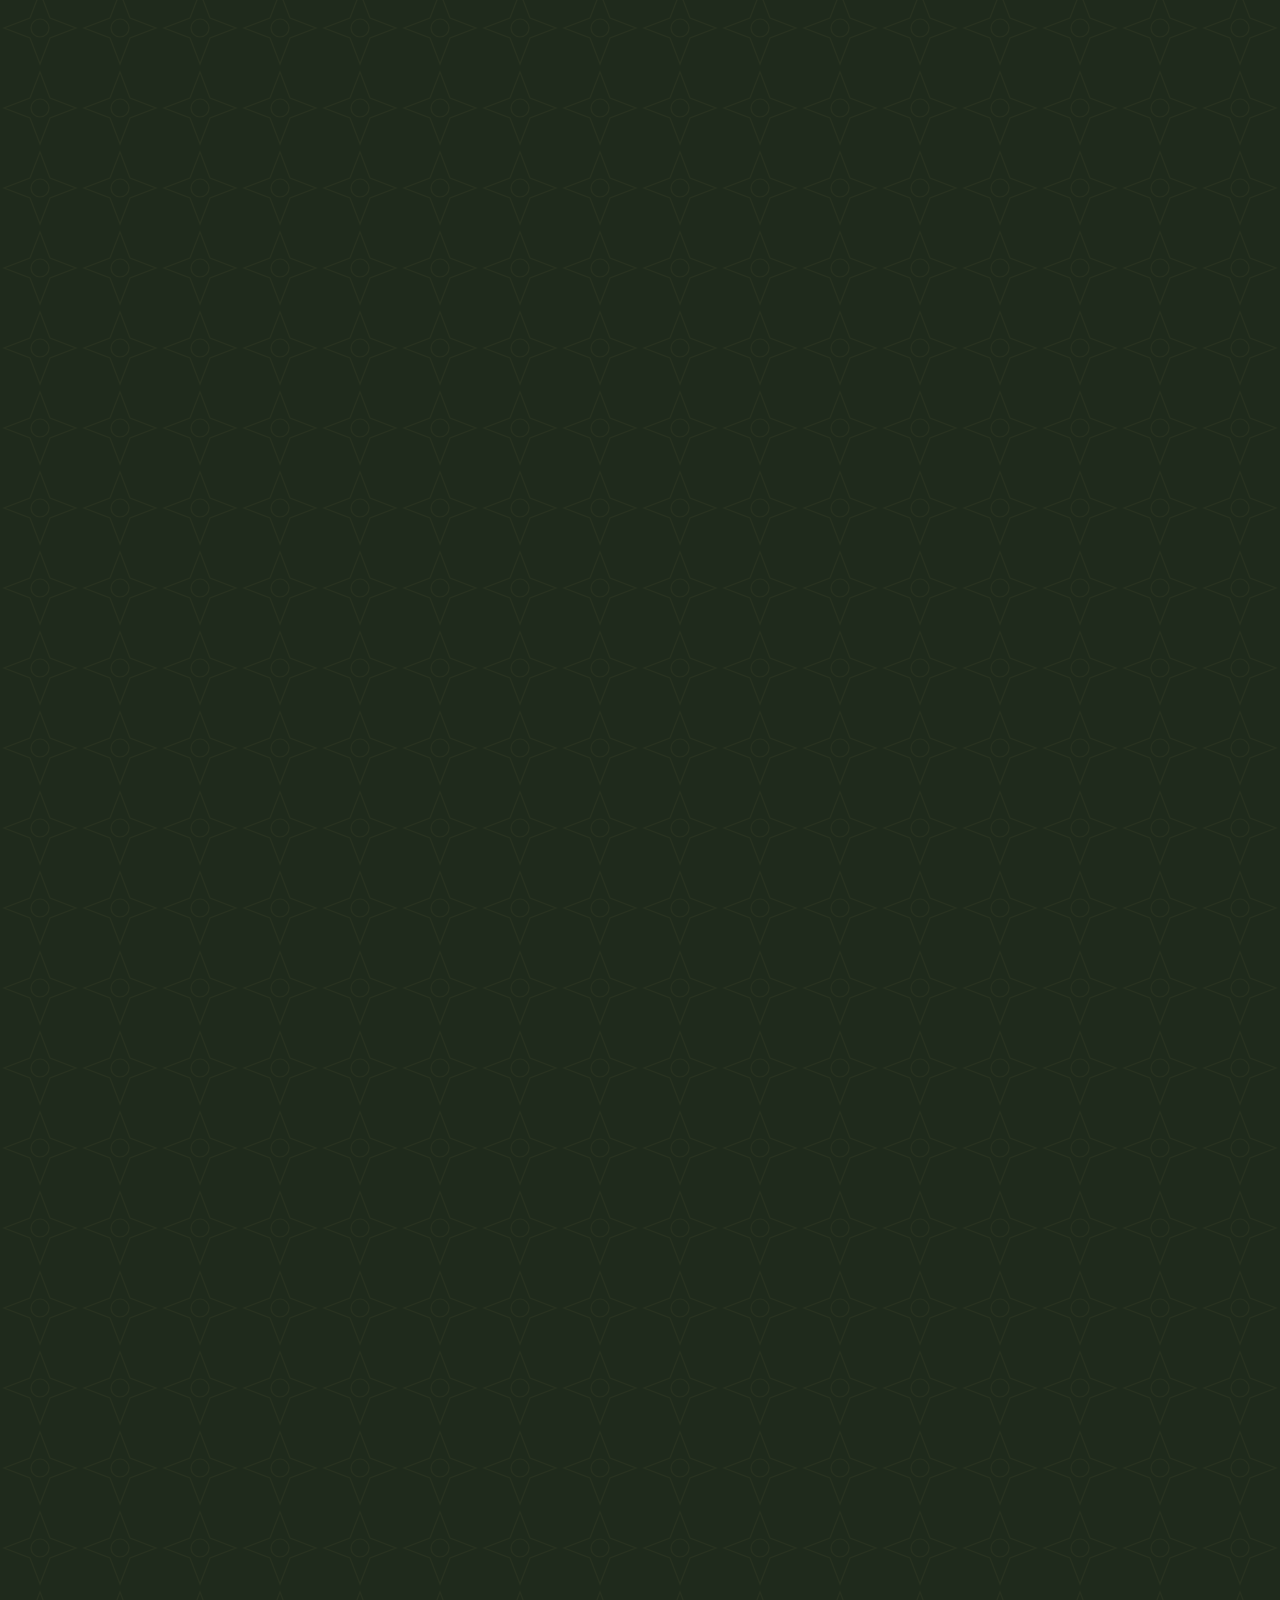
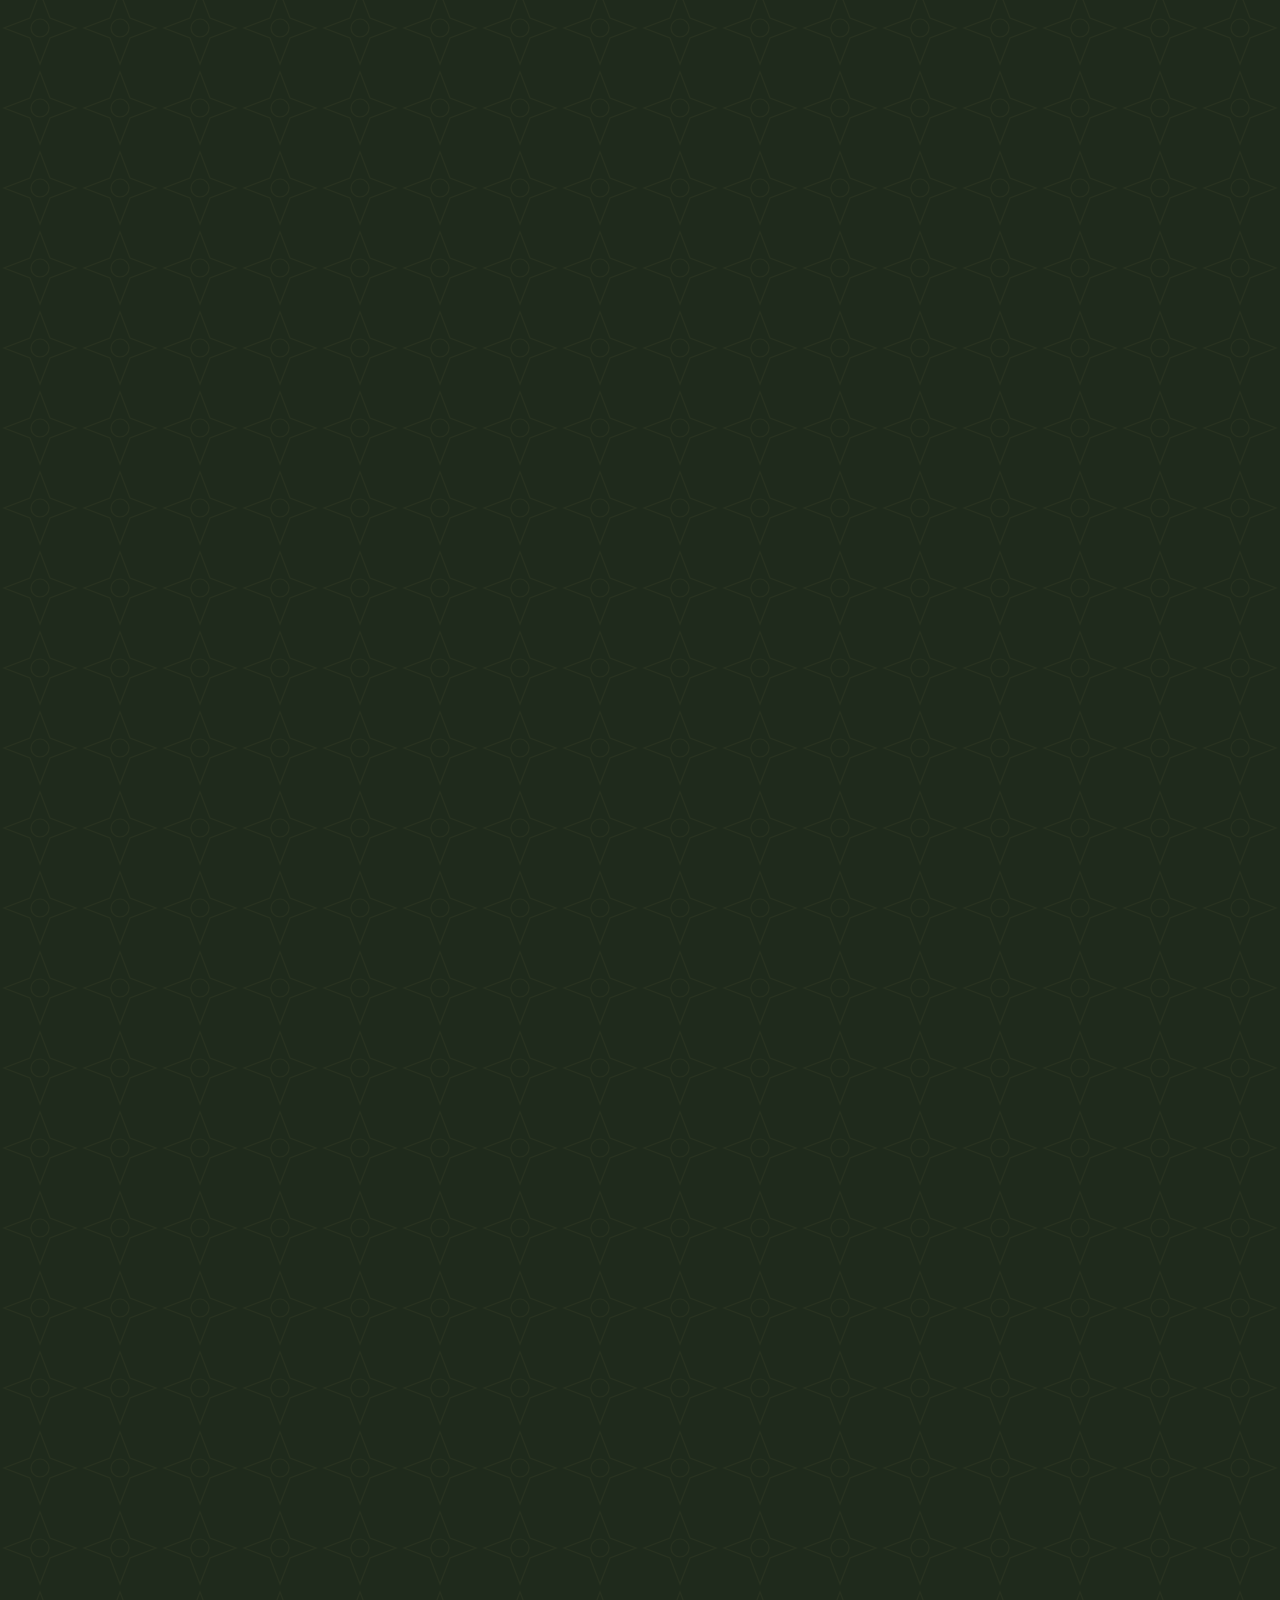
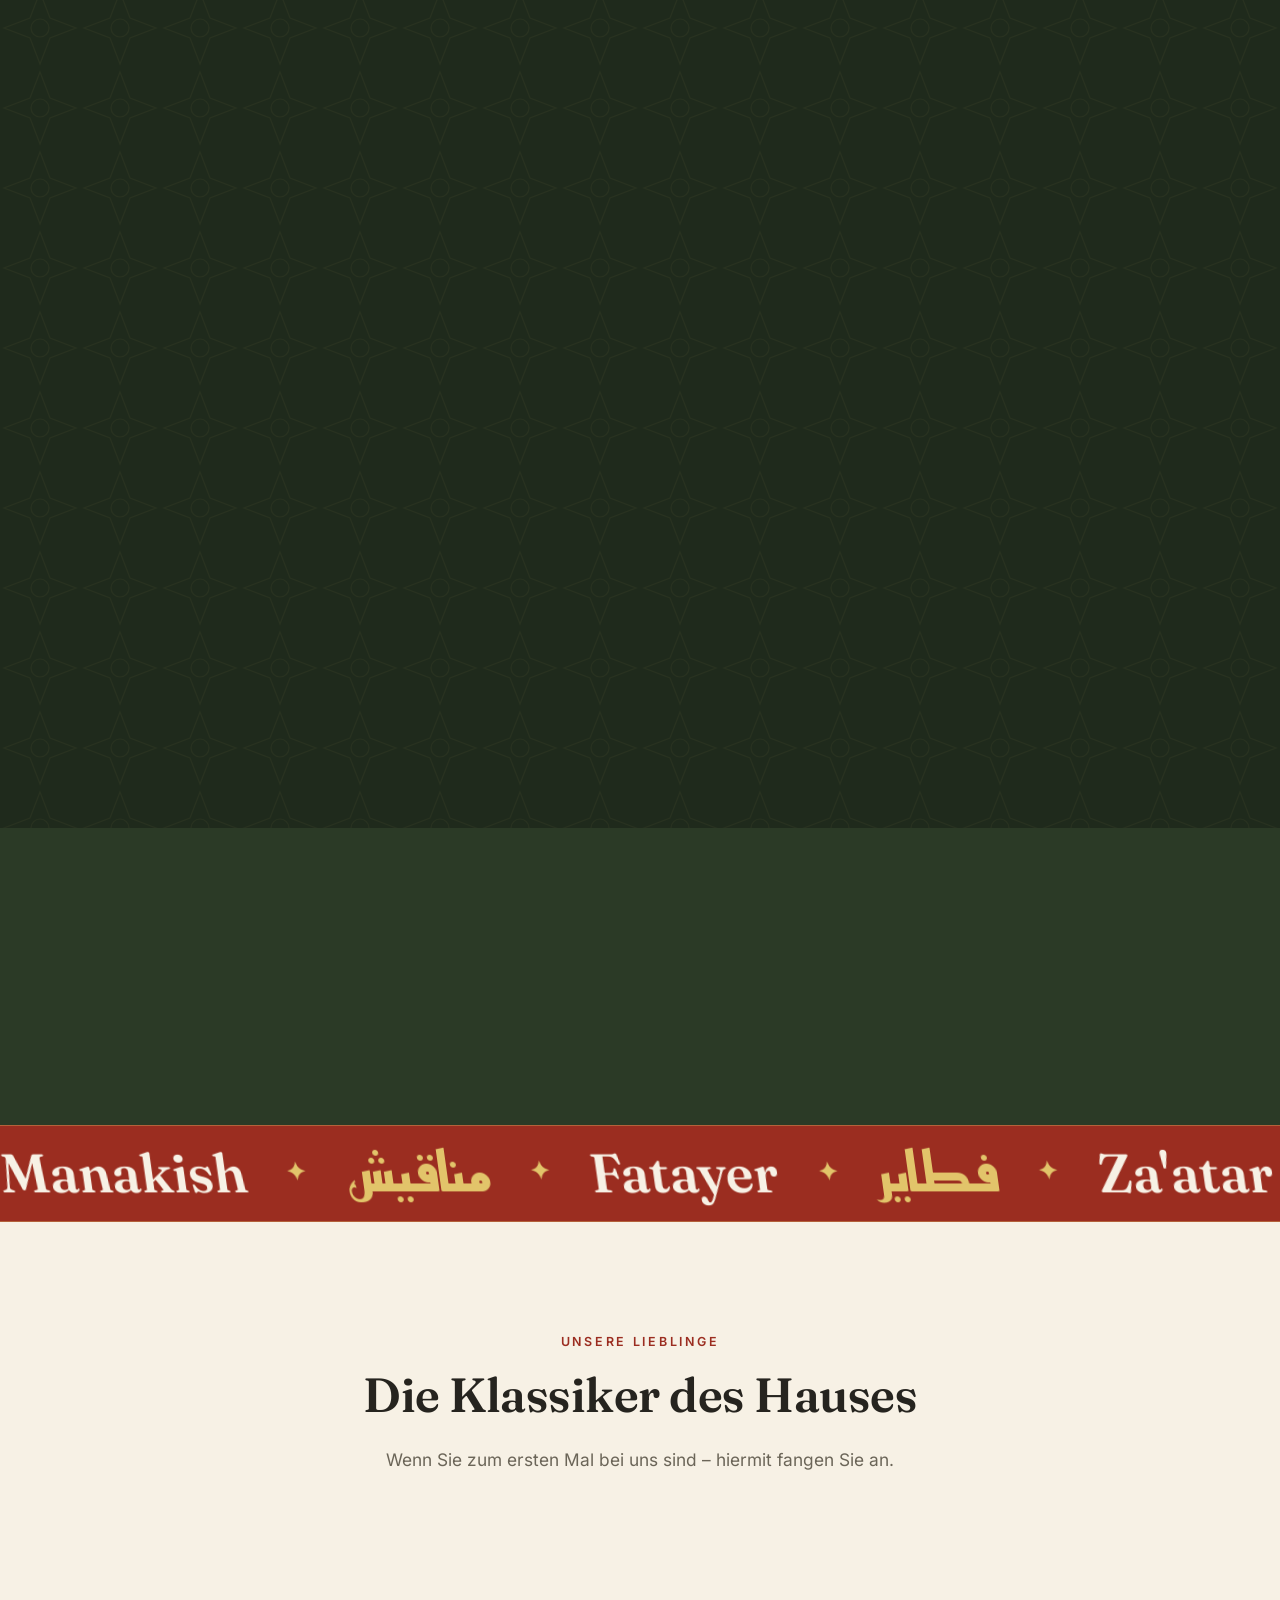
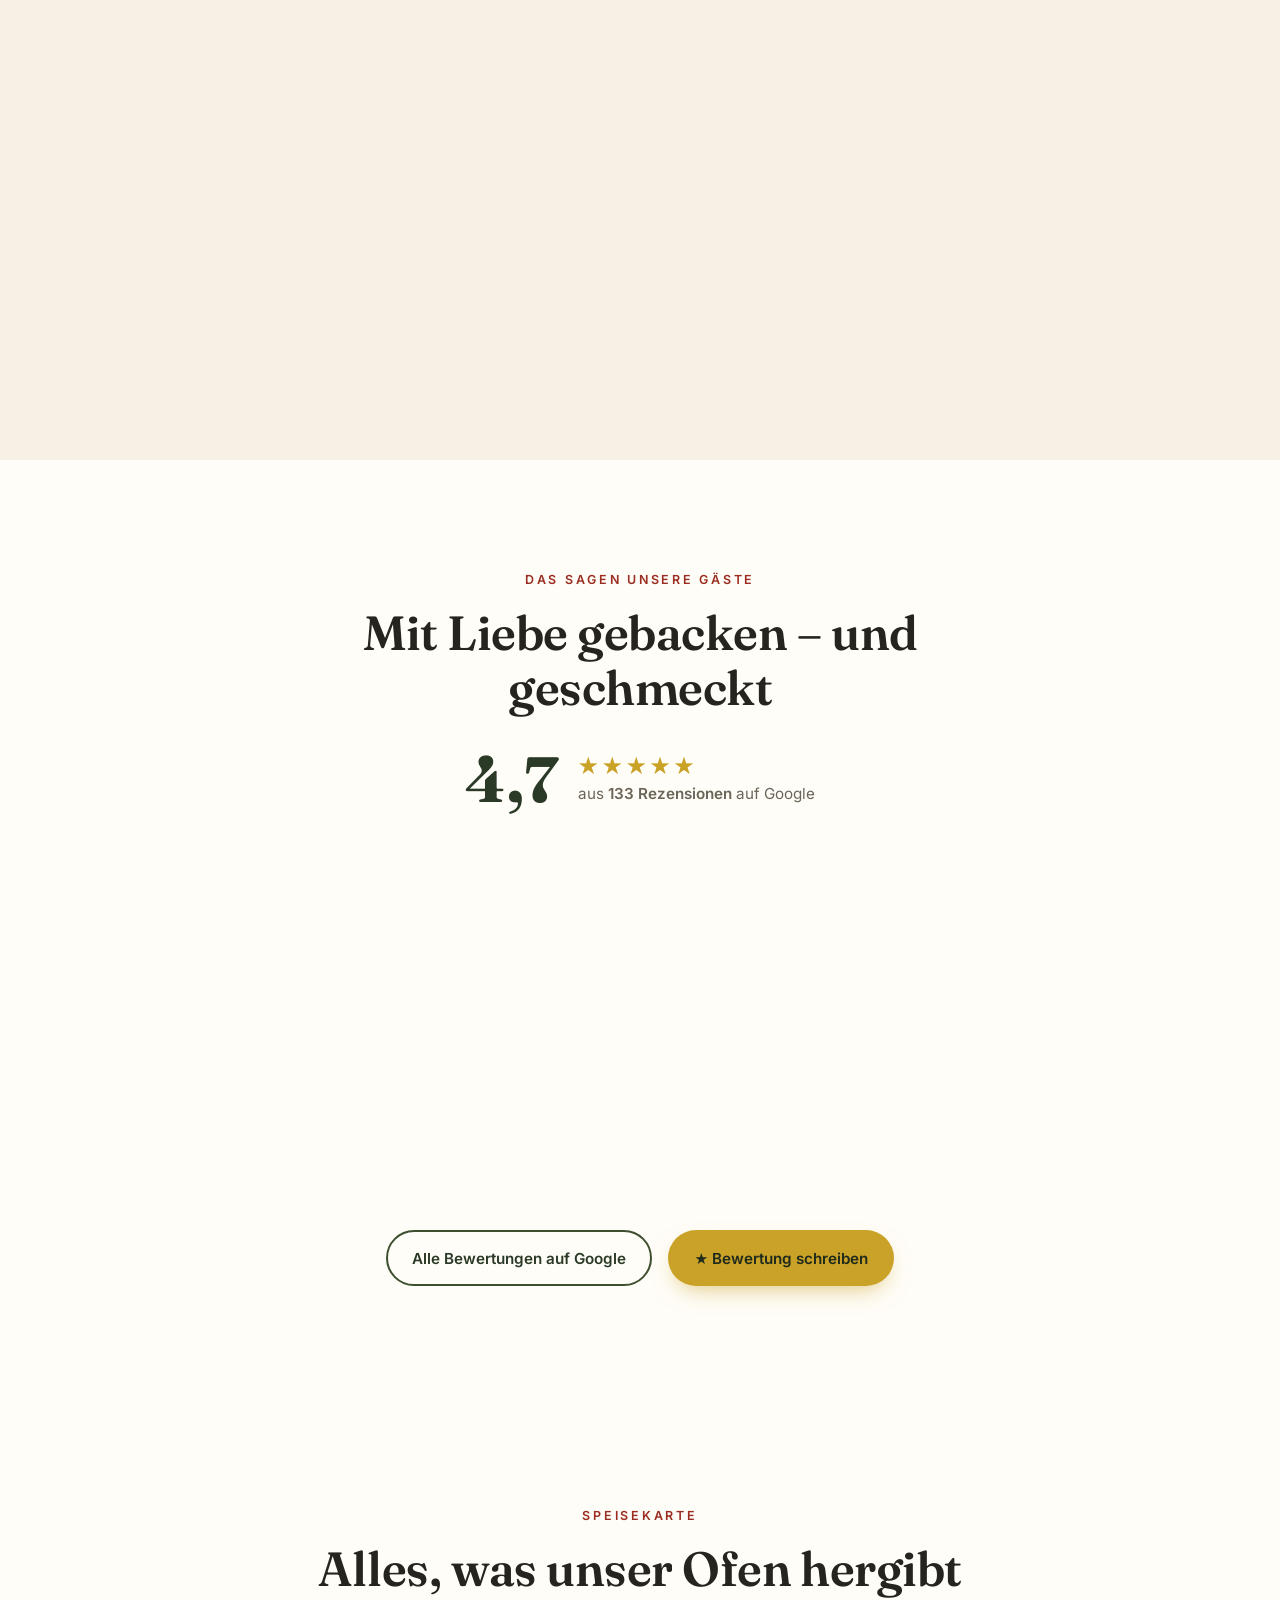
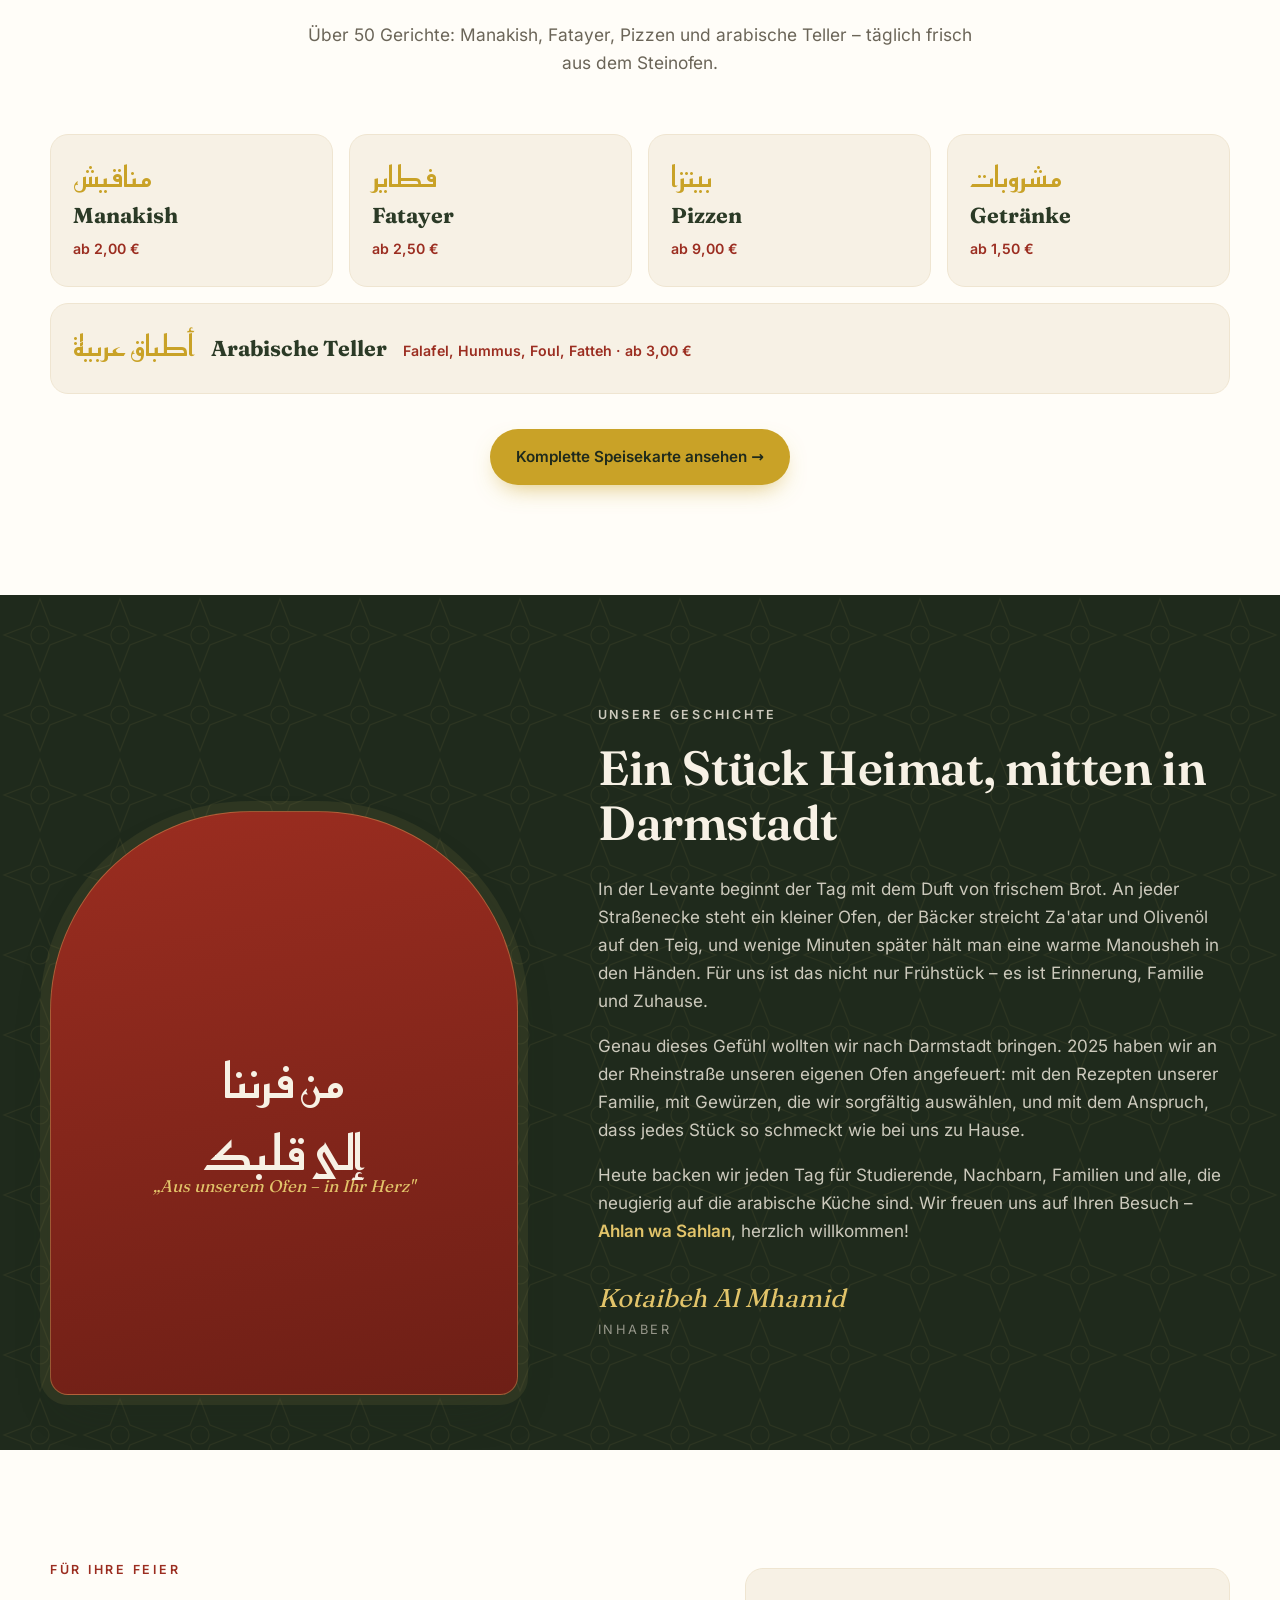
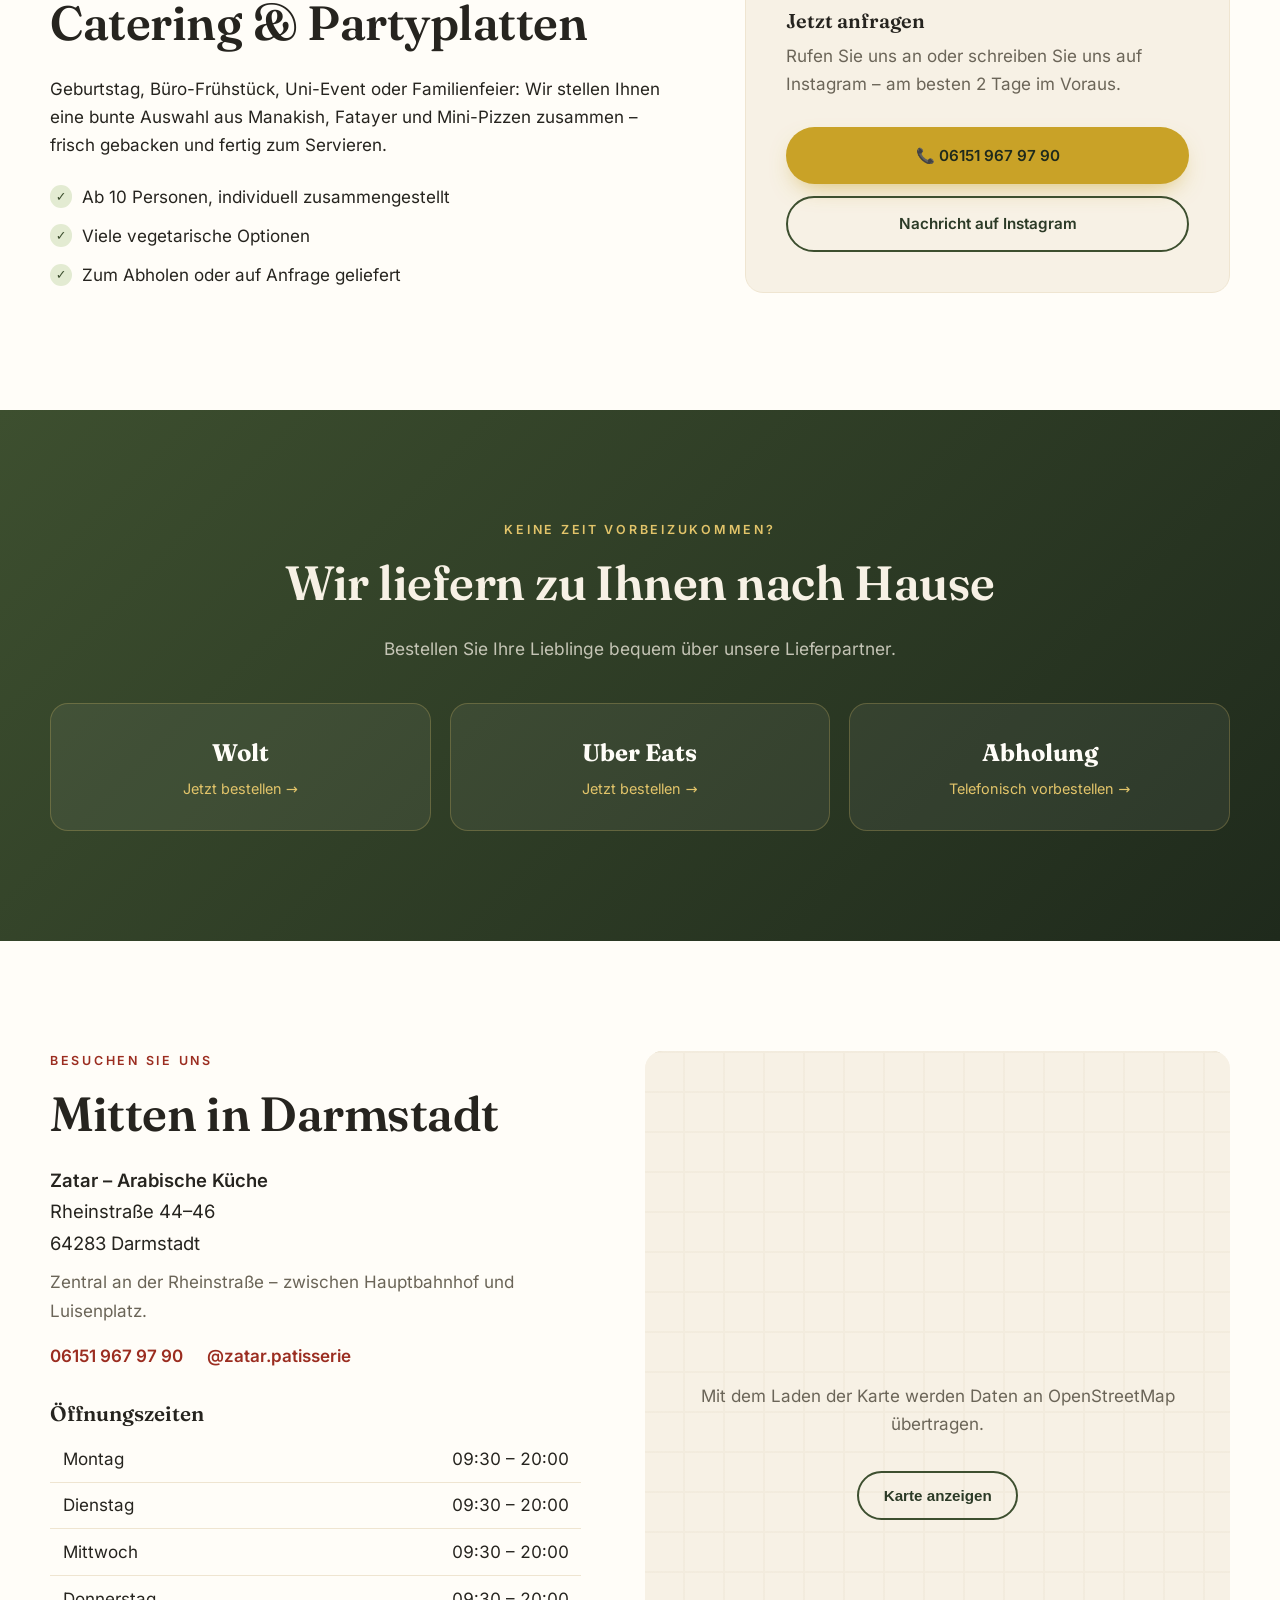
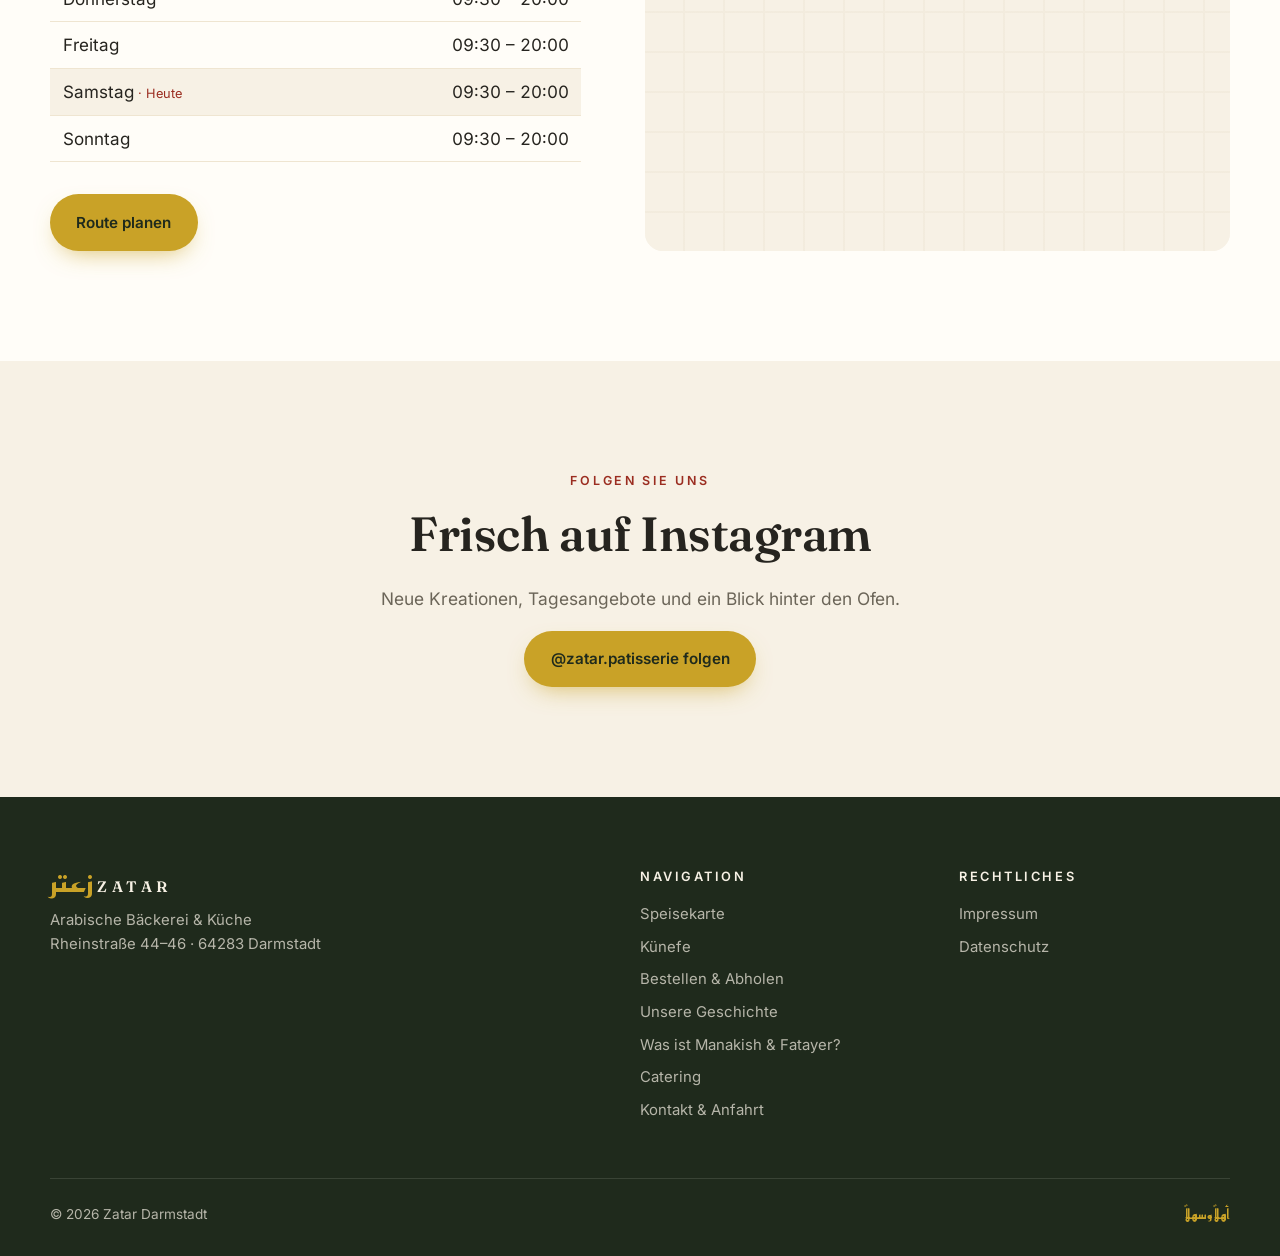
==== commit 773d6f6e: "Fehlerkorrekturen: Arabisch, Google-Angaben, Barrierefreiheit - Arabisch: و direkt ans folgende Wort" ====
--- a/index.html
+++ b/index.html
@@ -5,11 +5,12 @@
   <meta name="viewport" content="width=device-width, initial-scale=1.0">
   <title>Zatar – Arabische Bäckerei & Küche in Darmstadt</title>
   <meta name="description" content="Zatar in Darmstadt: frisch gebackene Manakish ab 2 €, Fatayer, Pizzen, Falafel, Hummus und Foul aus dem Steinofen. Rheinstraße 44–46, täglich ab 9:30 Uhr.">
+  <link rel="canonical" href="https://zatar-restaurant.de/">
+  <link rel="alternate" hreflang="de" href="https://zatar-restaurant.de/">
+  <link rel="alternate" hreflang="ar" href="https://zatar-restaurant.de/ar/">
+  <link rel="alternate" hreflang="x-default" href="https://zatar-restaurant.de/">
   <meta name="theme-color" content="#1f2a1c">
   <!-- Sprachversionen (vor Livegang auf absolute URLs mit eigener Domain umstellen) -->
-  <link rel="alternate" hreflang="de" href="./">
-  <link rel="alternate" hreflang="ar" href="ar/">
-  <link rel="alternate" hreflang="x-default" href="./">
   <script>
     /* Wer früher Arabisch gewählt hat, landet direkt auf der arabischen Startseite */
     try { if (localStorage.getItem("zatarLang") === "ar") location.replace("ar/" + location.hash); } catch (e) {}
@@ -20,9 +21,14 @@
   <!-- Open Graph (Vorschau beim Teilen in WhatsApp, Instagram, Facebook) -->
   <meta property="og:title" content="Zatar – Arabische Bäckerei & Küche in Darmstadt">
   <meta property="og:description" content="Frisch aus dem Ofen: Manakish, Fatayer & mehr. Rheinstraße 44–46, Darmstadt.">
-  <meta property="og:type" content="restaurant">
+  <meta property="og:type" content="website">
   <meta property="og:locale" content="de_DE">
-  <!-- <meta property="og:image" content="https://www.IHRE-DOMAIN.de/images/og.jpg"> -->
+  <meta property="og:url" content="https://zatar-restaurant.de/">
+  <meta property="og:image" content="https://zatar-restaurant.de/images/og.jpg">
+  <meta property="og:image:width" content="1200">
+  <meta property="og:image:height" content="630">
+  <meta property="og:image:alt" content="Zatar – Arabische Bäckerei & Küche in Darmstadt">
+  <meta name="twitter:card" content="summary_large_image">
 
   <link rel="icon" href="images/favicon.svg" type="image/svg+xml">
   <link rel="stylesheet" href="css/fonts.css">
@@ -53,6 +59,8 @@
     "@context": "https://schema.org",
     "@type": "Restaurant",
     "name": "Zatar – Arabische Küche & Patisserie",
+    "url": "https://zatar-restaurant.de/",
+    "image": "https://zatar-restaurant.de/images/og.jpg",
     "servesCuisine": ["Arabisch", "Levantinisch", "Bäckerei"],
     "priceRange": "€",
     "telephone": "+49 6151 9679790",
@@ -71,8 +79,8 @@
       "https://www.instagram.com/zatar.patisserie/",
       "https://www.facebook.com/p/%D8%B2%D8%B9%D8%AA%D8%B1-Zatar-61575074091990/"
     ],
-    "acceptsReservations": "False",
-    "hasMenu": "#speisekarte"
+    "acceptsReservations": false,
+    "hasMenu": "https://zatar-restaurant.de/speisekarte"
   }
   </script>
 
@@ -522,7 +530,7 @@
         <p>Arabische Bäckerei & Küche<br>Rheinstraße 44–46 · 64283 Darmstadt</p>
       </div>
       <div>
-        <h4>Navigation</h4>
+        <h3>Navigation</h3>
         <a href="speisekarte.html">Speisekarte</a>
         <a href="kunefe.html">Künefe</a>
         <a href="#bestellen">Bestellen &amp; Abholen</a>
@@ -532,7 +540,7 @@
         <a href="#besuch">Kontakt &amp; Anfahrt</a>
       </div>
       <div>
-        <h4>Rechtliches</h4>
+        <h3>Rechtliches</h3>
         <a href="impressum.html">Impressum</a>
         <a href="datenschutz.html">Datenschutz</a>
       </div>
--- a/css/style.css
+++ b/css/style.css
@@ -10,6 +10,7 @@
   --sumac: #9b2d20;
   --gold: #c9a227;
   --gold-light: #e2c46a;
+  --gold-dark: #8a6d12;     /* Gold-Schrift auf hellem Grund (Kontrast ≥ 4,5:1) */
   --cream: #f7f1e5;
   --cream-dark: #efe5d1;
   --sand: #e9d6a8;
@@ -160,7 +161,7 @@
 .hero__grid { z-index: 1; }
 
 /* 3D-Szene: liegt fest über Hero + Geschichte, Texte liegen darüber */
-.scene3d { position: fixed; inset: 0; width: 100vw; height: 100vh; pointer-events: none; z-index: 1; transition: opacity .2s linear; }
+.scene3d { position: fixed; top: 0; left: 0; width: 100vw; height: 100vh; height: 100lvh; pointer-events: none; z-index: 1; transition: opacity .2s linear; }
 .hero__grid, .story3d__text { position: relative; z-index: 2; }
 
 /* ---------- 3D-Scroll-Geschichte ---------- */
@@ -434,7 +435,7 @@
 /* ---------- Footer ---------- */
 .footer { background: var(--olive-900); color: rgba(247,241,229,.7); padding: 70px 0 30px; font-size: .93rem; }
 .footer__grid { display: grid; grid-template-columns: 2fr 1fr 1fr; gap: 3rem; }
-.footer h4 { color: var(--cream); font-size: .8rem; letter-spacing: .2em; text-transform: uppercase; margin: 0 0 1rem; }
+.footer h3 { color: var(--cream); font-family: var(--font-body); font-weight: 700; line-height: 1.5; font-size: .8rem; letter-spacing: .2em; text-transform: uppercase; margin: 0 0 1rem; }
 .footer a { display: block; text-decoration: none; margin-bottom: .5rem; }
 .footer a:hover { color: var(--gold-light); }
 .brand--footer { margin-bottom: 1rem; }
@@ -553,7 +554,7 @@
     display: grid; grid-template-columns: 1fr 1fr 1.3fr; gap: 8px;
     position: fixed; left: 12px; right: 12px; bottom: calc(12px + env(safe-area-inset-bottom)); z-index: 60;
     padding: 8px; border-radius: 18px;
-    background: rgba(31, 42, 28, .92); backdrop-filter: blur(12px); -webkit-backdrop-filter: blur(12px);
+    background: rgba(31, 42, 28, .97);   /* keine Unschärfe: auf Handys teuer, ruckelt beim Scrollen */
     box-shadow: 0 16px 40px -12px rgba(0,0,0,.55); border: 1px solid rgba(226,196,106,.18);
     transform: translateY(130%); transition: transform .45s var(--ease);
   }
@@ -583,3 +584,8 @@
   *, *::before, *::after { animation: none !important; transition: none !important; }
   .reveal { opacity: 1; transform: none; }
 }
+
+/* Handys: keine Milchglas-Unschärfe hinter der Navigation (wird bei jedem 3D-Bild neu berechnet -> Ruckeln) */
+@media (max-width: 860px), (pointer: coarse) {
+  .nav.is-scrolled { backdrop-filter: none; -webkit-backdrop-filter: none; background: rgba(31, 42, 28, .97); }
+}
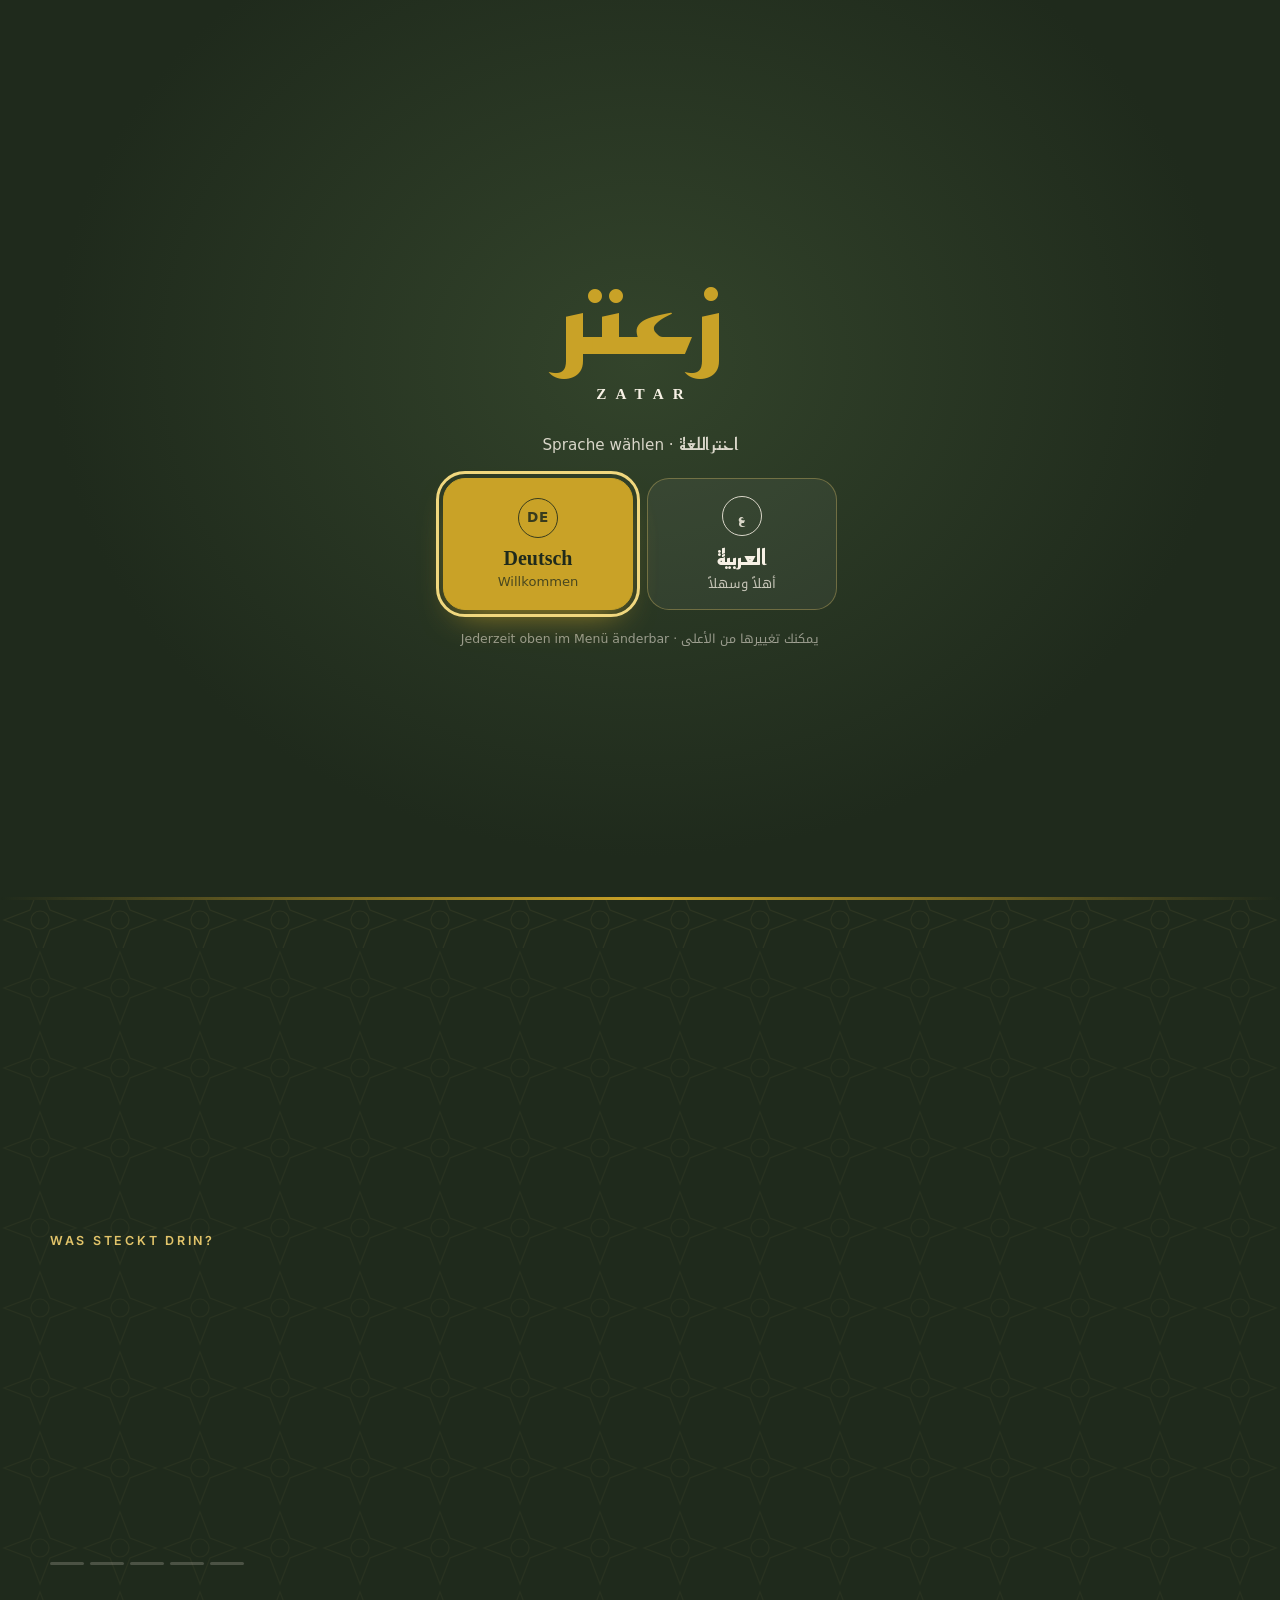
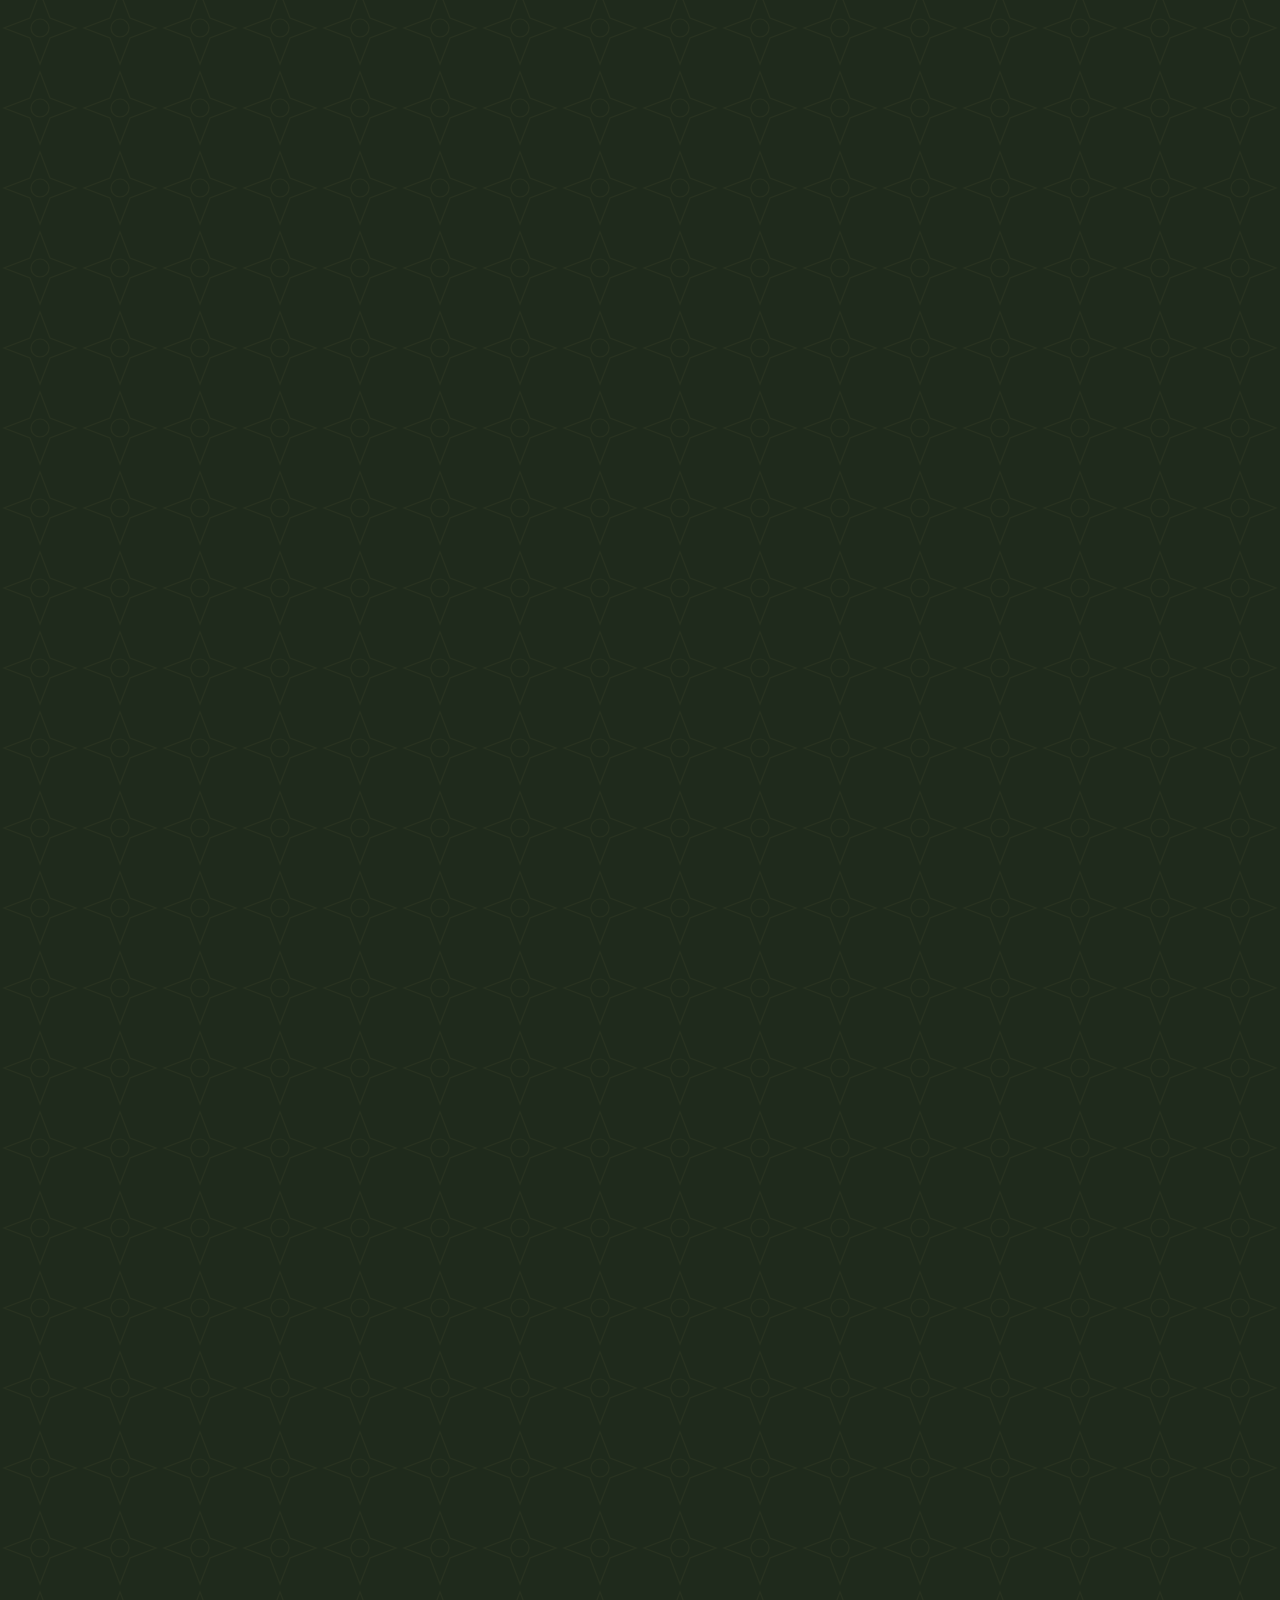
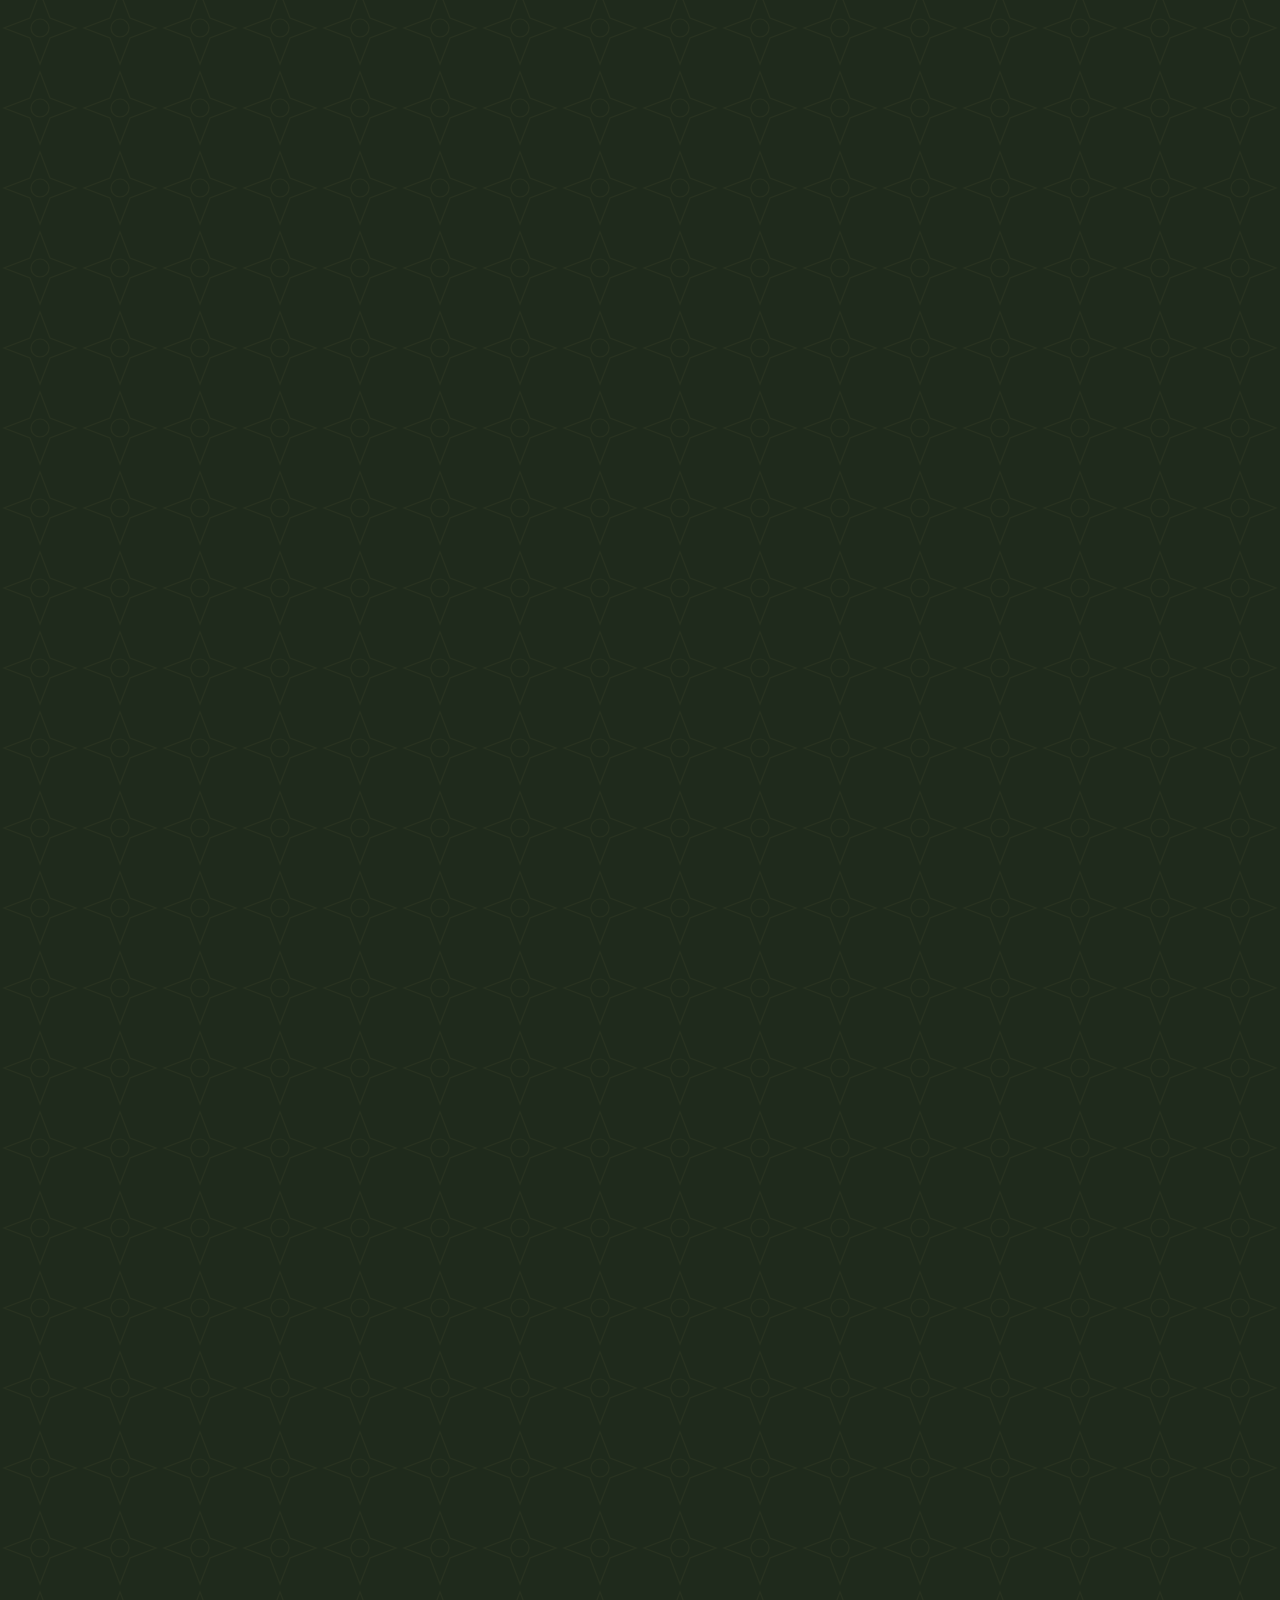
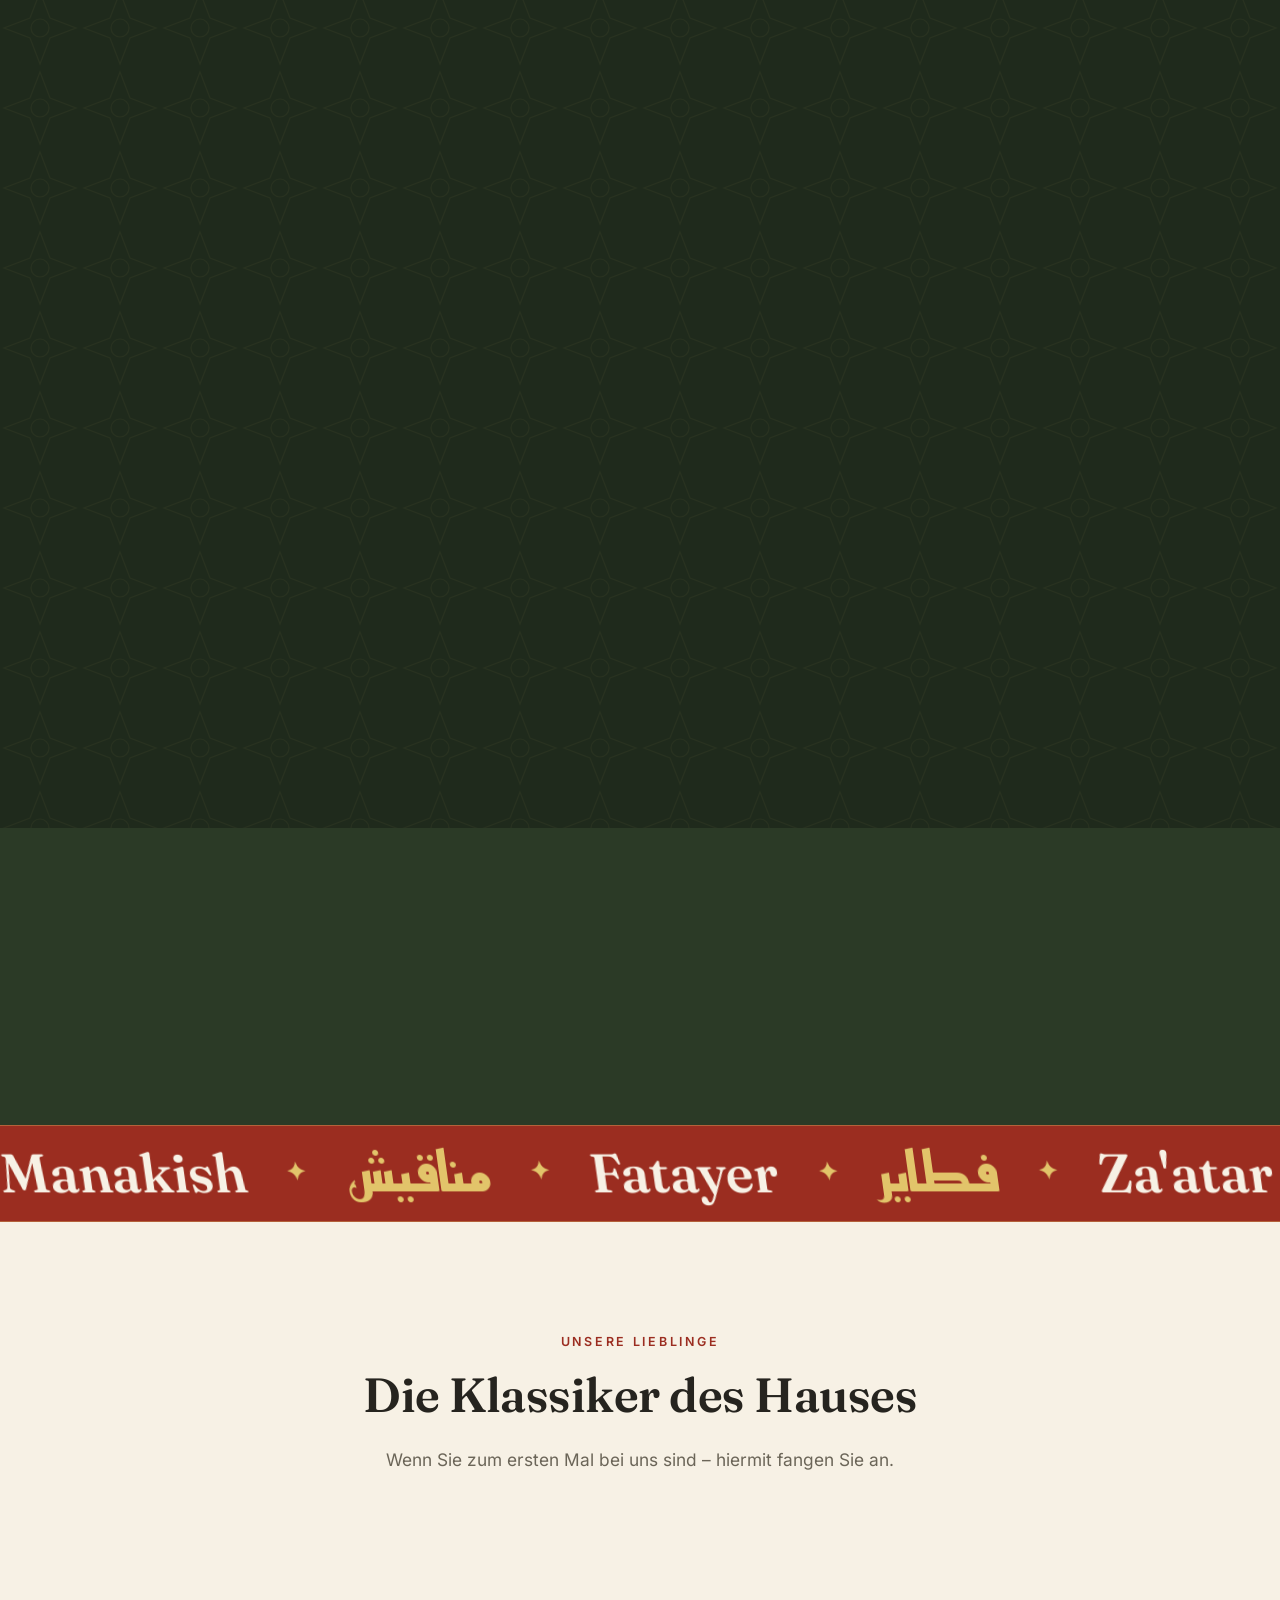
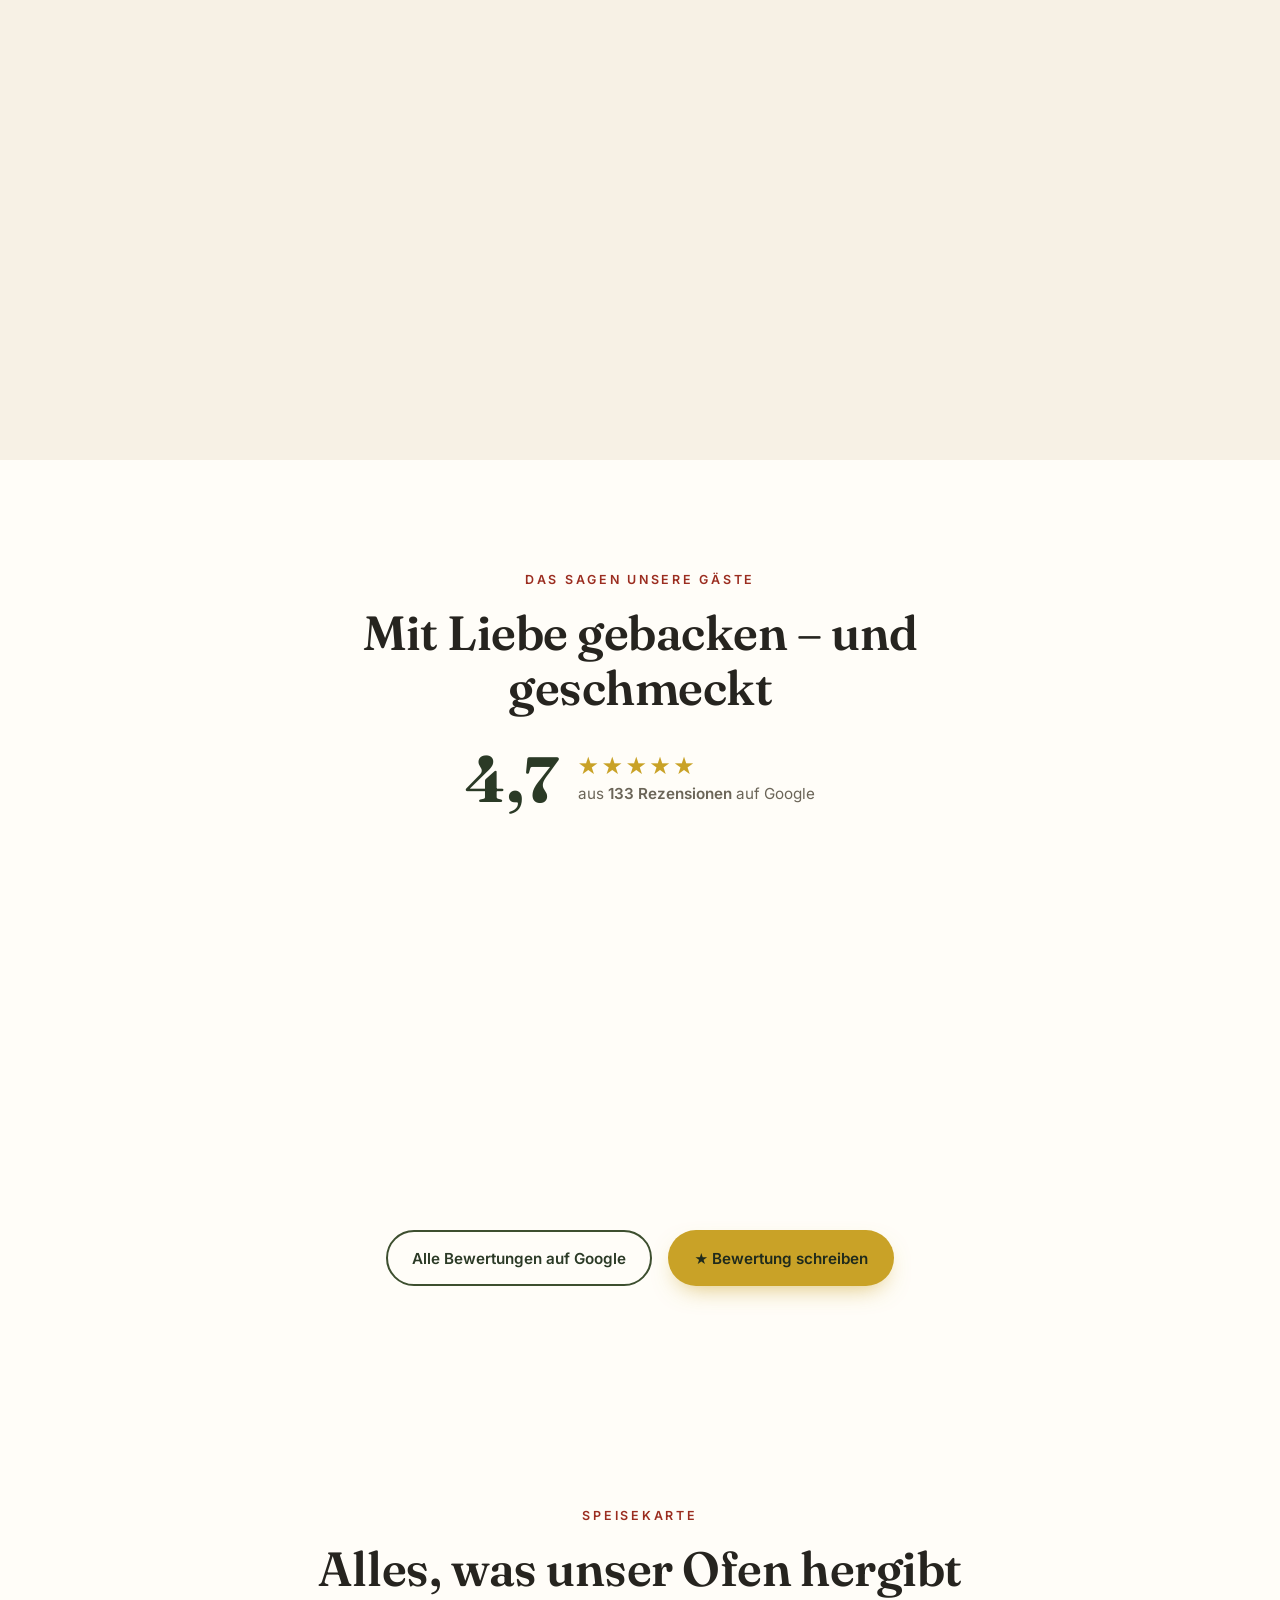
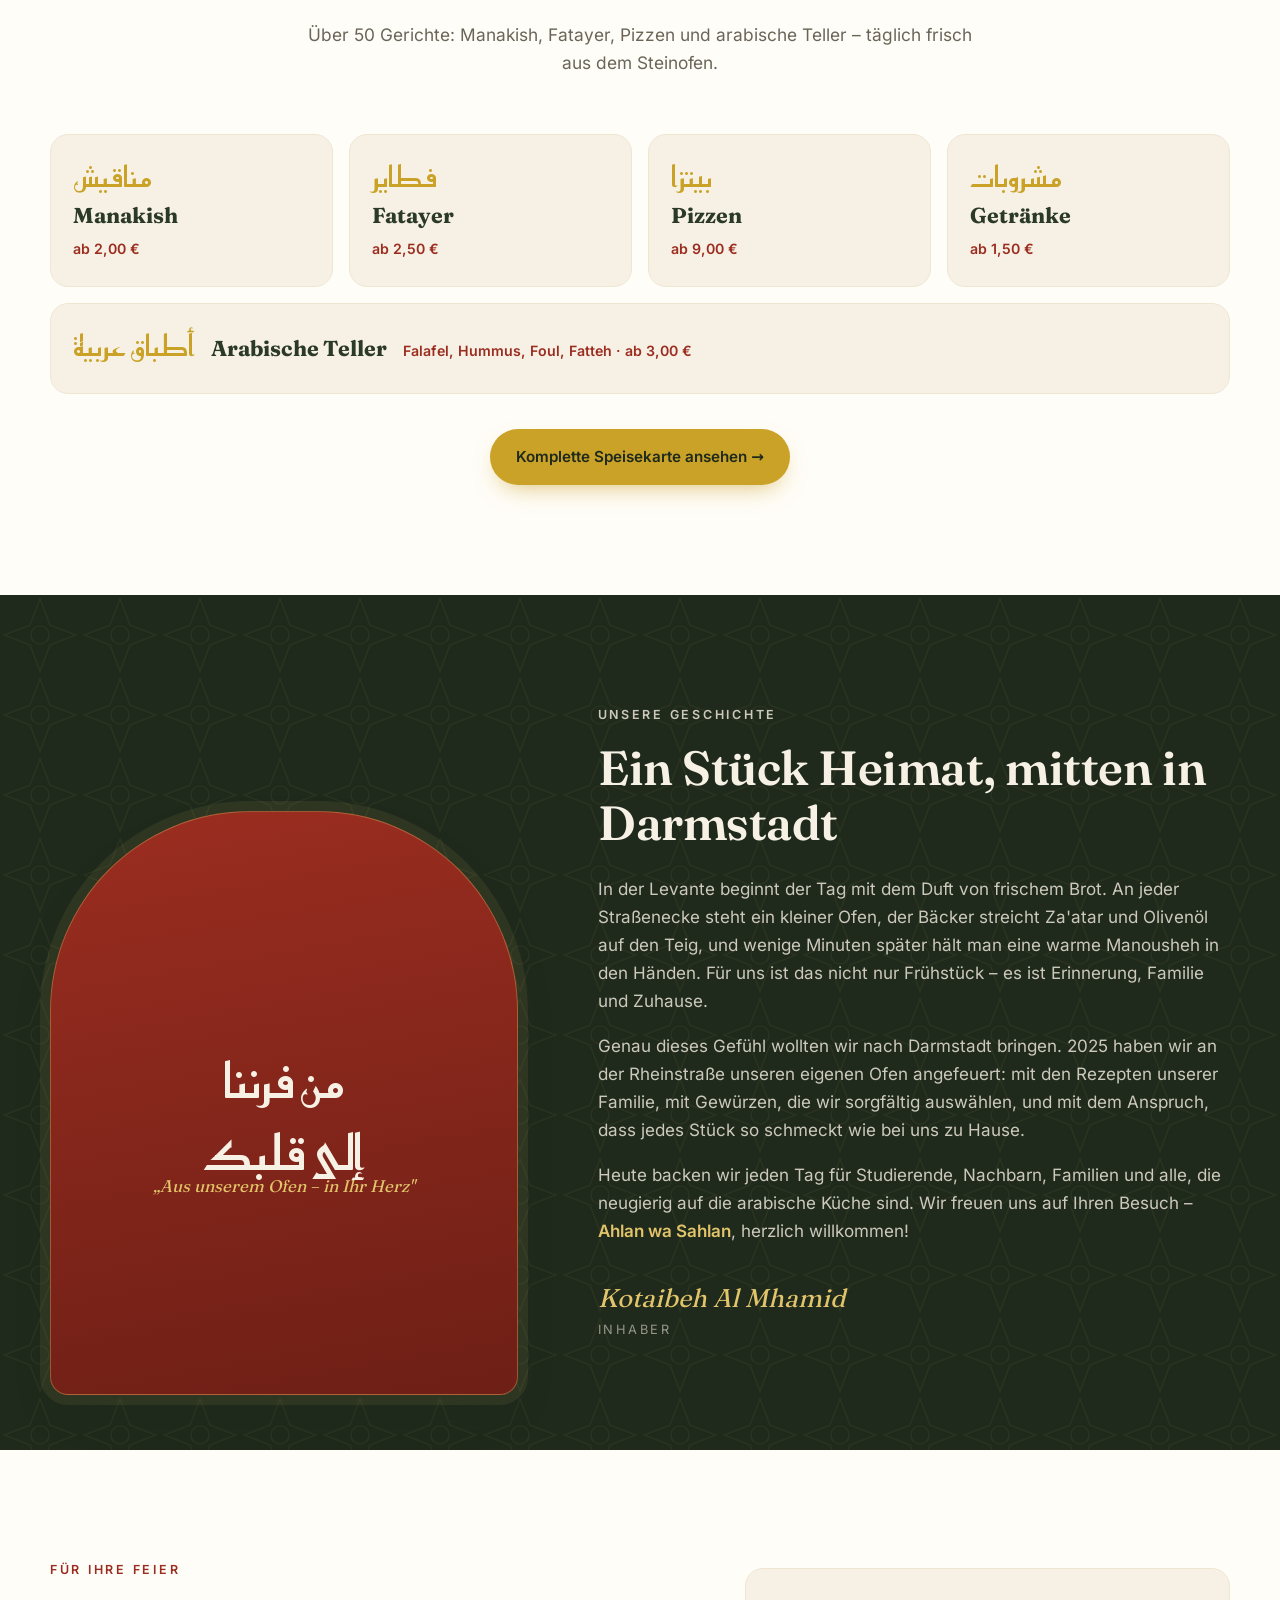
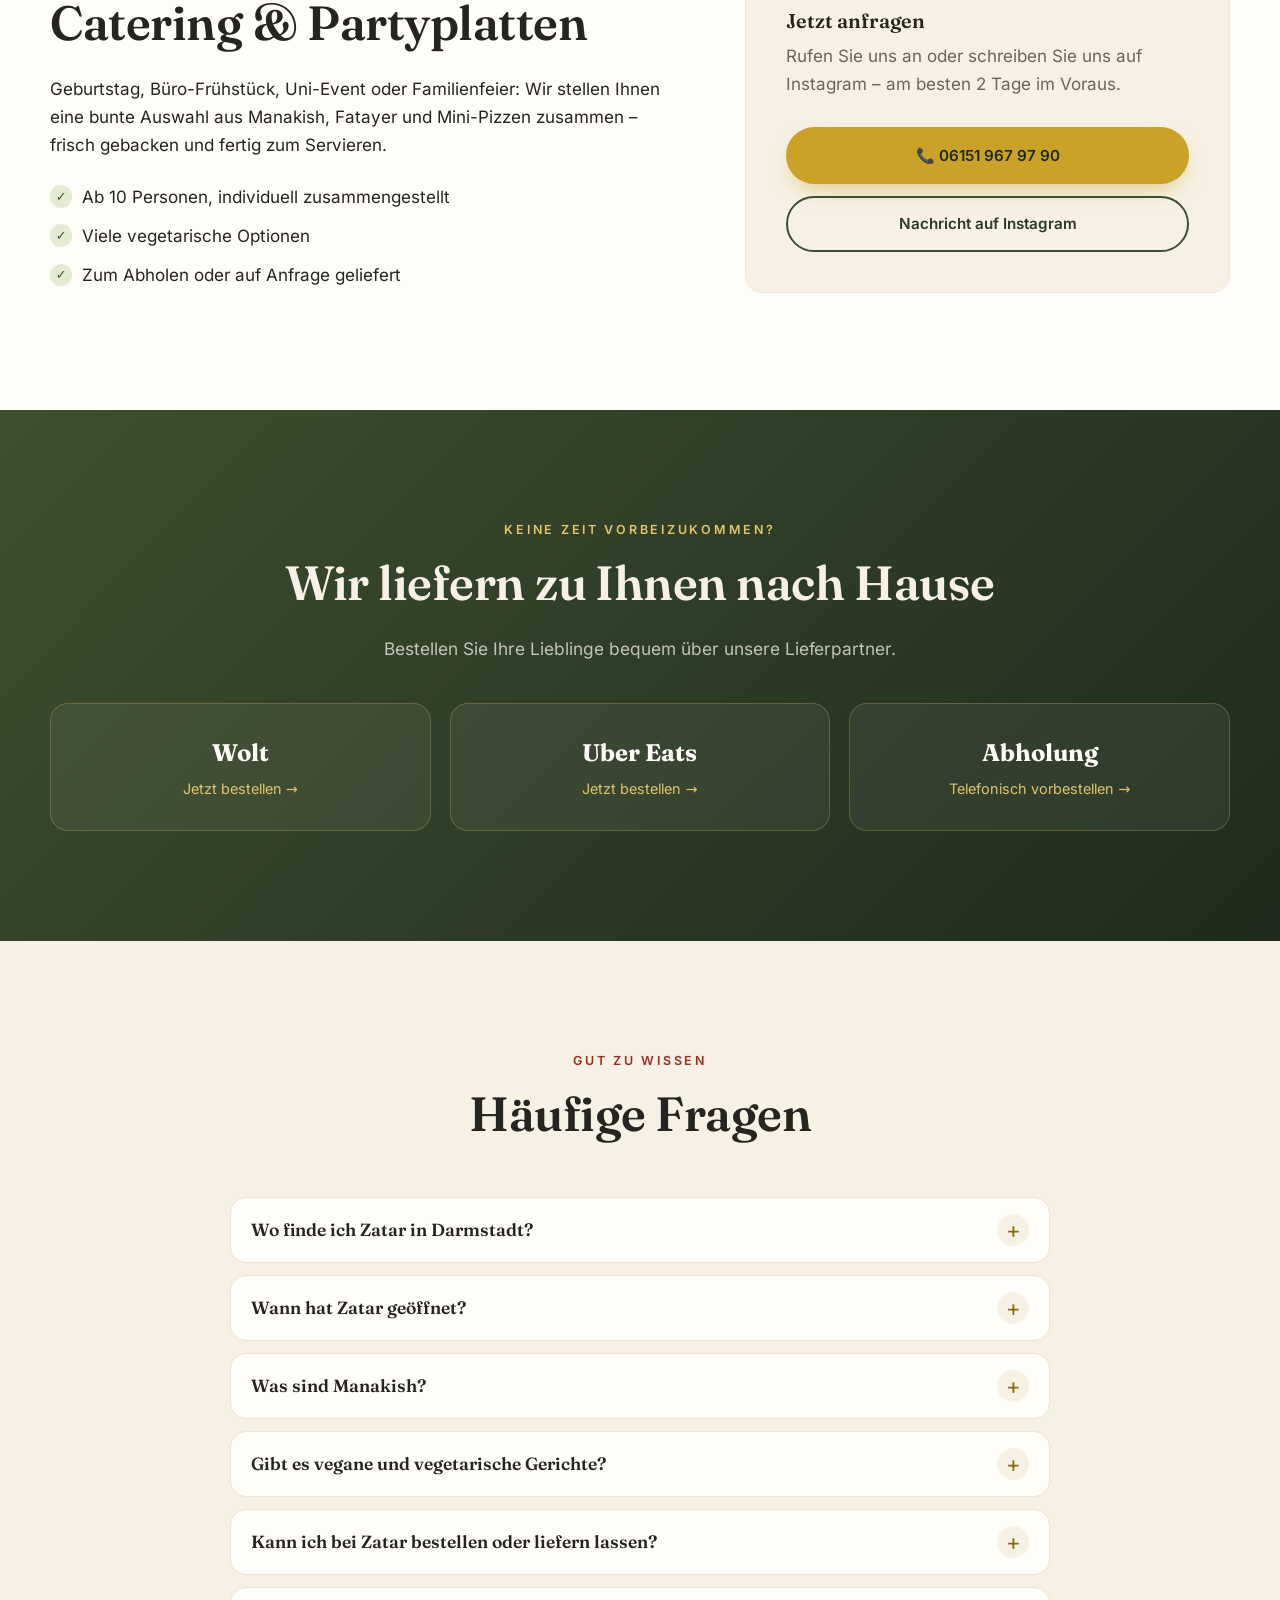
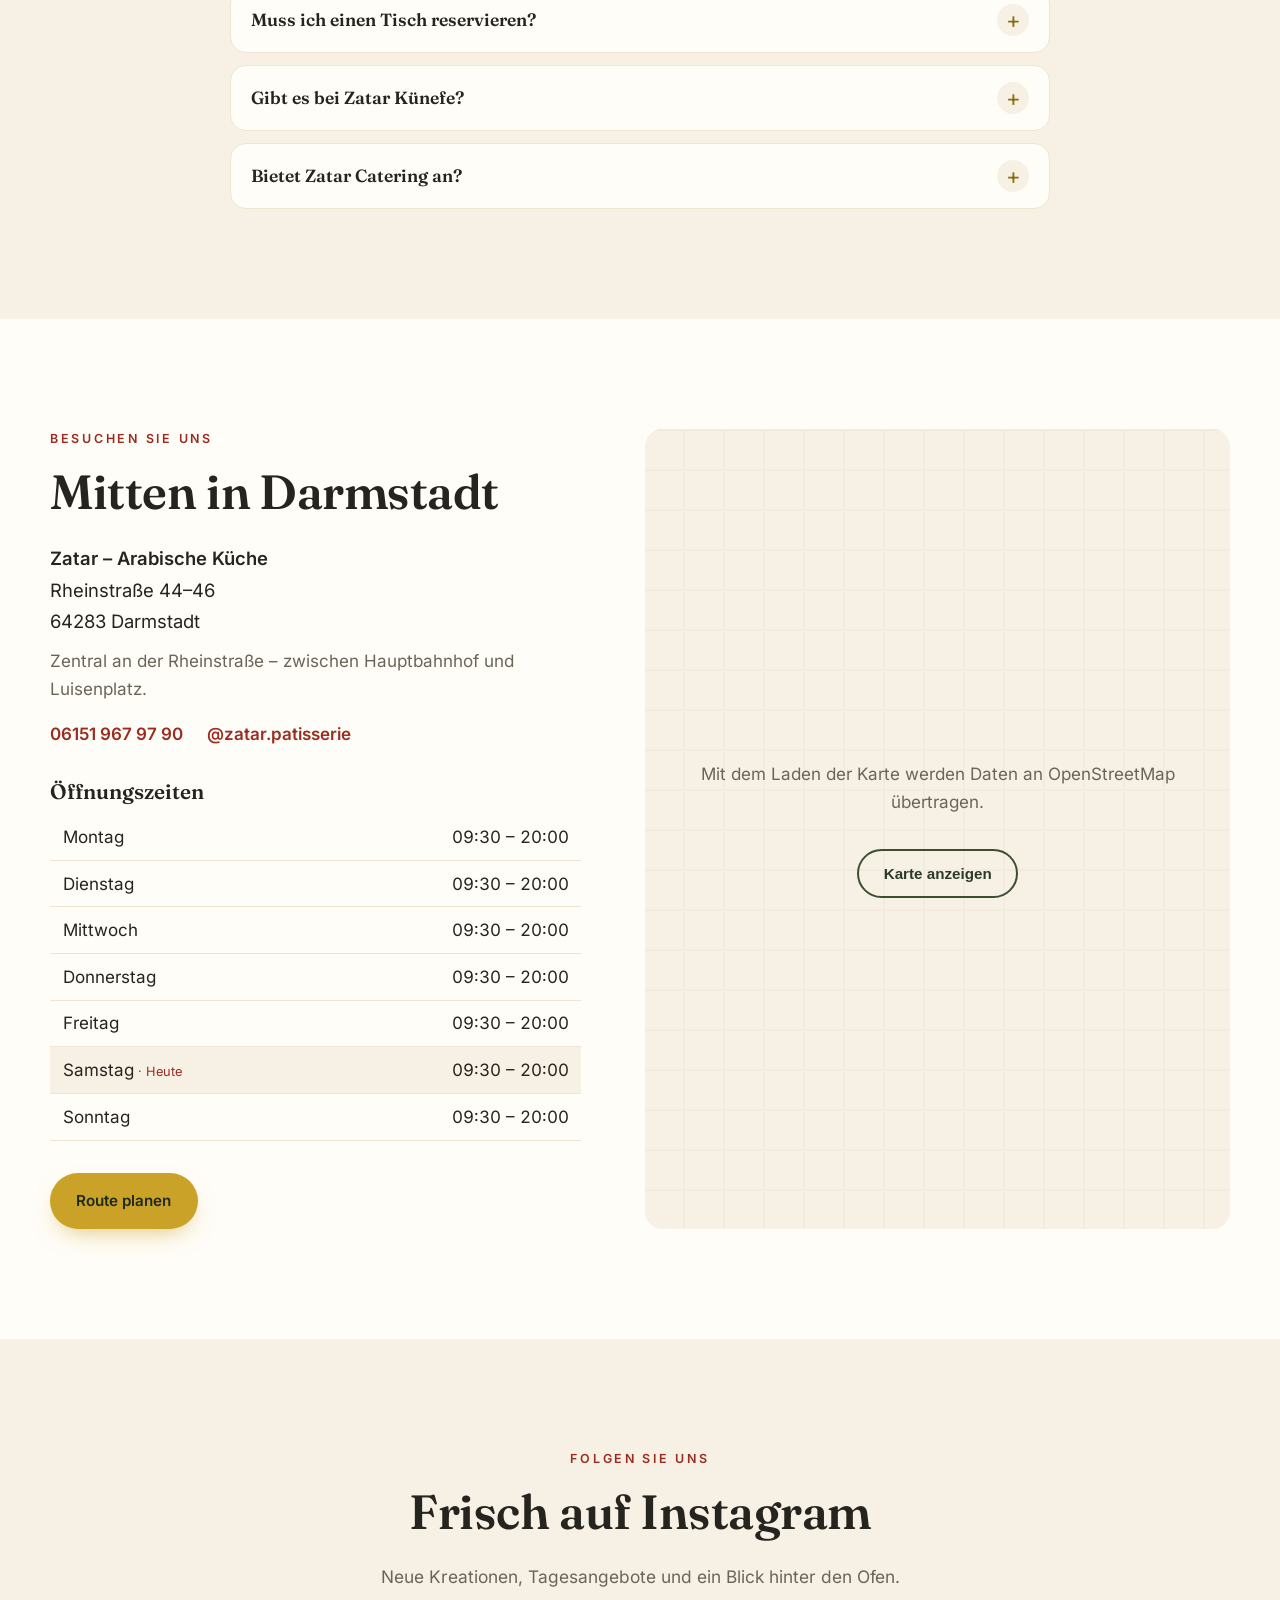
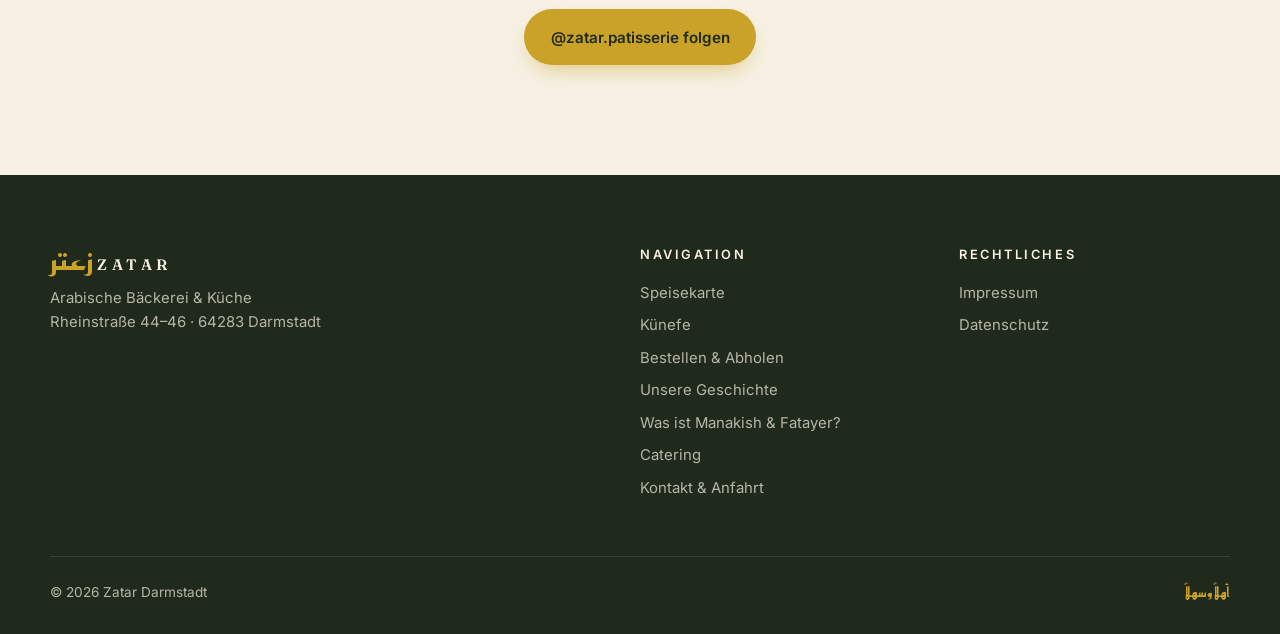
==== commit 7ac4c053: "SEO & GEO: robots.txt, sitemap, llms.txt, FAQ (DE+AR), strukturierte Daten für Restaurant, FAQ und S" ====
--- a/index.html
+++ b/index.html
@@ -3,8 +3,8 @@
 <head>
   <meta charset="UTF-8">
   <meta name="viewport" content="width=device-width, initial-scale=1.0">
-  <title>Zatar – Arabische Bäckerei & Küche in Darmstadt</title>
-  <meta name="description" content="Zatar in Darmstadt: frisch gebackene Manakish ab 2 €, Fatayer, Pizzen, Falafel, Hummus und Foul aus dem Steinofen. Rheinstraße 44–46, täglich ab 9:30 Uhr.">
+  <title>Zatar Darmstadt – Arabische Bäckerei: Manakish &amp; Künefe</title>
+  <meta name="description" content="Zatar in Darmstadt: Manakish ab 2 € frisch aus dem Steinofen, Fatayer, Künefe, Falafel und Hummus – viele vegane Gerichte. Rheinstraße 44–46, täglich 9:30–20 Uhr.">
   <link rel="canonical" href="https://zatar-restaurant.de/">
   <link rel="alternate" hreflang="de" href="https://zatar-restaurant.de/">
   <link rel="alternate" hreflang="ar" href="https://zatar-restaurant.de/ar/">
@@ -61,6 +61,8 @@
     "name": "Zatar – Arabische Küche & Patisserie",
     "url": "https://zatar-restaurant.de/",
     "image": "https://zatar-restaurant.de/images/og.jpg",
+    "alternateName": ["Zatar Darmstadt", "زعتر"],
+    "description": "Arabische Bäckerei und Küche in Darmstadt: Manakish, Fatayer, Künefe, Falafel, Hummus und Foul aus dem Steinofen, viele vegane Gerichte.",
     "servesCuisine": ["Arabisch", "Levantinisch", "Bäckerei"],
     "priceRange": "€",
     "telephone": "+49 6151 9679790",
@@ -80,12 +82,88 @@
       "https://www.facebook.com/p/%D8%B2%D8%B9%D8%AA%D8%B1-Zatar-61575074091990/"
     ],
     "acceptsReservations": false,
+    "hasMap": "https://www.google.com/maps/search/?api=1&query=Zatar+Rheinstra%C3%9Fe+44+64283+Darmstadt",
+    "areaServed": "Darmstadt",
+    "inLanguage": ["de", "ar"],
     "hasMenu": "https://zatar-restaurant.de/speisekarte"
   }
   </script>
 
   <!-- Ladebildschirm + Sprachauswahl (im Kopf geladen, damit er ab dem ersten Moment sichtbar ist) -->
   <link rel="stylesheet" href="css/loader.css">
+  <script type="application/ld+json">
+{
+  "@context": "https://schema.org",
+  "@type": "FAQPage",
+  "inLanguage": "de",
+  "mainEntity": [
+    {
+      "@type": "Question",
+      "name": "Wo finde ich Zatar in Darmstadt?",
+      "acceptedAnswer": {
+        "@type": "Answer",
+        "text": "In der Rheinstraße 44–46, 64283 Darmstadt – zentral zwischen Hauptbahnhof und Luisenplatz."
+      }
+    },
+    {
+      "@type": "Question",
+      "name": "Wann hat Zatar geöffnet?",
+      "acceptedAnswer": {
+        "@type": "Answer",
+        "text": "Täglich von 9:30 bis 20:00 Uhr, auch am Wochenende."
+      }
+    },
+    {
+      "@type": "Question",
+      "name": "Was sind Manakish?",
+      "acceptedAnswer": {
+        "@type": "Answer",
+        "text": "Manakish sind offene Fladenbrote aus der Levante, im Steinofen gebacken – klassisch mit Zatar, einer Gewürzmischung aus Thymian, Sesam und Sumach, oder mit Käse. Bei uns gibt es sie ab 2 €. Mehr über Manakish & Fatayer"
+      }
+    },
+    {
+      "@type": "Question",
+      "name": "Gibt es vegane und vegetarische Gerichte?",
+      "acceptedAnswer": {
+        "@type": "Answer",
+        "text": "Ja, sehr viele. Vegan sind zum Beispiel Manakish mit Zatar, Zatar mit Gemüse und Muhammara, Spinat-Fatayer, Falafel-Teller, Hummus, Musabbaha, Foul mit Kichererbsen und der Gemüseteller. Oliven-Fatayer machen wir auf Wunsch ohne Käse. Fast alle anderen Gerichte sind vegetarisch. Zur Speisekarte"
+      }
+    },
+    {
+      "@type": "Question",
+      "name": "Kann ich bei Zatar bestellen oder liefern lassen?",
+      "acceptedAnswer": {
+        "@type": "Answer",
+        "text": "Ja. Geliefert wird über Wolt und Uber Eats. Zum Abholen können Sie telefonisch unter 06151 967 97 90 vorbestellen."
+      }
+    },
+    {
+      "@type": "Question",
+      "name": "Muss ich einen Tisch reservieren?",
+      "acceptedAnswer": {
+        "@type": "Answer",
+        "text": "Nein, wir arbeiten ohne Reservierung – kommen Sie einfach vorbei."
+      }
+    },
+    {
+      "@type": "Question",
+      "name": "Gibt es bei Zatar Künefe?",
+      "acceptedAnswer": {
+        "@type": "Answer",
+        "text": "Ja – Künefe frisch vom Feuer, mit fadenziehendem Käse, goldenem Sirup und Pistazien. Mehr über unsere Künefe"
+      }
+    },
+    {
+      "@type": "Question",
+      "name": "Bietet Zatar Catering an?",
+      "acceptedAnswer": {
+        "@type": "Answer",
+        "text": "Ja. Für Feiern, Büro-Frühstück oder Uni-Events stellen wir Partyplatten mit Manakish, Fatayer und Mini-Pizzen zusammen – ab 10 Personen. Fragen Sie am besten 2 Tage vorher telefonisch oder über Instagram an."
+      }
+    }
+  ]
+}
+  </script>
 </head>
 <body>
   <!-- ============ LADEBILDSCHIRM + SPRACHAUSWAHL ============ -->
@@ -451,6 +529,50 @@
     </section>
 
     <!-- ============ BESUCH / KONTAKT ============ -->
+    <!-- ============ HÄUFIGE FRAGEN (auch für Google & KI-Assistenten) ============ -->
+    <section class="section faq" id="faq" aria-labelledby="faqTitle">
+      <div class="container">
+        <header class="section__head reveal">
+          <p class="eyebrow">Gut zu wissen</p>
+          <h2 class="split" id="faqTitle">Häufige Fragen</h2>
+        </header>
+        <div class="faq__list">
+          <details class="faq__item">
+            <summary>Wo finde ich Zatar in Darmstadt?</summary>
+            <div class="faq__a"><p>In der <strong>Rheinstraße 44–46, 64283 Darmstadt</strong> – zentral zwischen Hauptbahnhof und Luisenplatz.</p></div>
+          </details>
+          <details class="faq__item">
+            <summary>Wann hat Zatar geöffnet?</summary>
+            <div class="faq__a"><p>Täglich von <strong>9:30 bis 20:00 Uhr</strong>, auch am Wochenende.</p></div>
+          </details>
+          <details class="faq__item">
+            <summary>Was sind Manakish?</summary>
+            <div class="faq__a"><p>Manakish sind offene Fladenbrote aus der Levante, im Steinofen gebacken – klassisch mit Zatar, einer Gewürzmischung aus Thymian, Sesam und Sumach, oder mit Käse. Bei uns gibt es sie ab 2 €. <a href="manakish-fatayer.html">Mehr über Manakish &amp; Fatayer</a></p></div>
+          </details>
+          <details class="faq__item">
+            <summary>Gibt es vegane und vegetarische Gerichte?</summary>
+            <div class="faq__a"><p>Ja, sehr viele. Vegan sind zum Beispiel Manakish mit Zatar, Zatar mit Gemüse und Muhammara, Spinat-Fatayer, Falafel-Teller, Hummus, Musabbaha, Foul mit Kichererbsen und der Gemüseteller. Oliven-Fatayer machen wir auf Wunsch ohne Käse. Fast alle anderen Gerichte sind vegetarisch. <a href="speisekarte.html">Zur Speisekarte</a></p></div>
+          </details>
+          <details class="faq__item">
+            <summary>Kann ich bei Zatar bestellen oder liefern lassen?</summary>
+            <div class="faq__a"><p>Ja. Geliefert wird über <strong>Wolt</strong> und <strong>Uber Eats</strong>. Zum Abholen können Sie telefonisch unter <a href="tel:+4961519679790">06151 967 97 90</a> vorbestellen.</p></div>
+          </details>
+          <details class="faq__item">
+            <summary>Muss ich einen Tisch reservieren?</summary>
+            <div class="faq__a"><p>Nein, wir arbeiten ohne Reservierung – kommen Sie einfach vorbei.</p></div>
+          </details>
+          <details class="faq__item">
+            <summary>Gibt es bei Zatar Künefe?</summary>
+            <div class="faq__a"><p>Ja – Künefe frisch vom Feuer, mit fadenziehendem Käse, goldenem Sirup und Pistazien. <a href="kunefe.html">Mehr über unsere Künefe</a></p></div>
+          </details>
+          <details class="faq__item">
+            <summary>Bietet Zatar Catering an?</summary>
+            <div class="faq__a"><p>Ja. Für Feiern, Büro-Frühstück oder Uni-Events stellen wir Partyplatten mit Manakish, Fatayer und Mini-Pizzen zusammen – ab 10 Personen. Fragen Sie am besten 2 Tage vorher telefonisch oder über Instagram an.</p></div>
+          </details>
+        </div>
+      </div>
+    </section>
+
     <section class="section" id="besuch">
       <div class="container visit">
         <div class="visit__info reveal">
--- a/css/style.css
+++ b/css/style.css
@@ -217,7 +217,11 @@
 .menu-teaser__item--wide { grid-column: 1 / -1; flex-direction: row; flex-wrap: wrap; align-items: baseline; gap: .3rem 1rem; }
 
 /* Wort-für-Wort-Animation der Überschriften */
-.split .w { display: inline-block; overflow: hidden; vertical-align: top; padding-bottom: .08em; margin-bottom: -.08em; }
+.split .w {
+  display: inline-block; overflow: hidden; vertical-align: top;
+  /* Luft für kursive Überhänge (rechts) und Umlaute/Akzente (oben) – negative Ränder halten das Layout gleich */
+  padding: .1em .18em .1em .06em; margin: -.1em -.18em -.1em -.06em;
+}
 .split .w > span { display: inline-block; will-change: transform; }
 
 /* Weiches Scrollen (Lenis) */
@@ -589,3 +593,29 @@
 @media (max-width: 860px), (pointer: coarse) {
   .nav.is-scrolled { backdrop-filter: none; -webkit-backdrop-filter: none; background: rgba(31, 42, 28, .97); }
 }
+
+/* ---------- Häufige Fragen (Akkordeon mit details/summary – per Tastatur bedienbar) ---------- */
+.faq { background: var(--cream); }
+.faq__list { max-width: 820px; margin: 0 auto; display: grid; gap: .75rem; }
+.faq__item { background: var(--white); border: 1px solid var(--cream-dark); border-radius: 16px; transition: box-shadow .25s var(--ease); }
+.faq__item[open] { box-shadow: var(--shadow); }
+.faq__item summary {
+  list-style: none; cursor: pointer; display: flex; align-items: center; justify-content: space-between; gap: 1rem;
+  min-height: 56px; padding: 1rem 1.25rem; border-radius: 16px;
+  font-family: var(--font-display); font-weight: 600; font-size: 1.1rem; line-height: 1.35; color: var(--ink);
+}
+.faq__item summary::-webkit-details-marker { display: none; }
+.faq__item summary::after {
+  content: "+"; flex-shrink: 0; display: grid; place-items: center; width: 32px; height: 32px; border-radius: 50%;
+  background: var(--cream); color: var(--gold-dark); font: 400 1.4rem/1 var(--font-body);
+  transition: transform .25s var(--ease);
+}
+.faq__item[open] summary::after { transform: rotate(45deg); }
+.faq__item summary:focus-visible { outline: 3px solid var(--gold); outline-offset: 3px; }
+.faq__a { padding: 0 1.25rem 1.25rem; color: var(--muted); }
+.faq__a p { margin: 0; }
+.faq__a strong { color: var(--ink); }
+.faq__a a { color: var(--sumac); text-decoration: underline; text-underline-offset: 3px; }
+@media (prefers-reduced-motion: reduce) {
+  .faq__item, .faq__item summary::after { transition: none; }
+}
